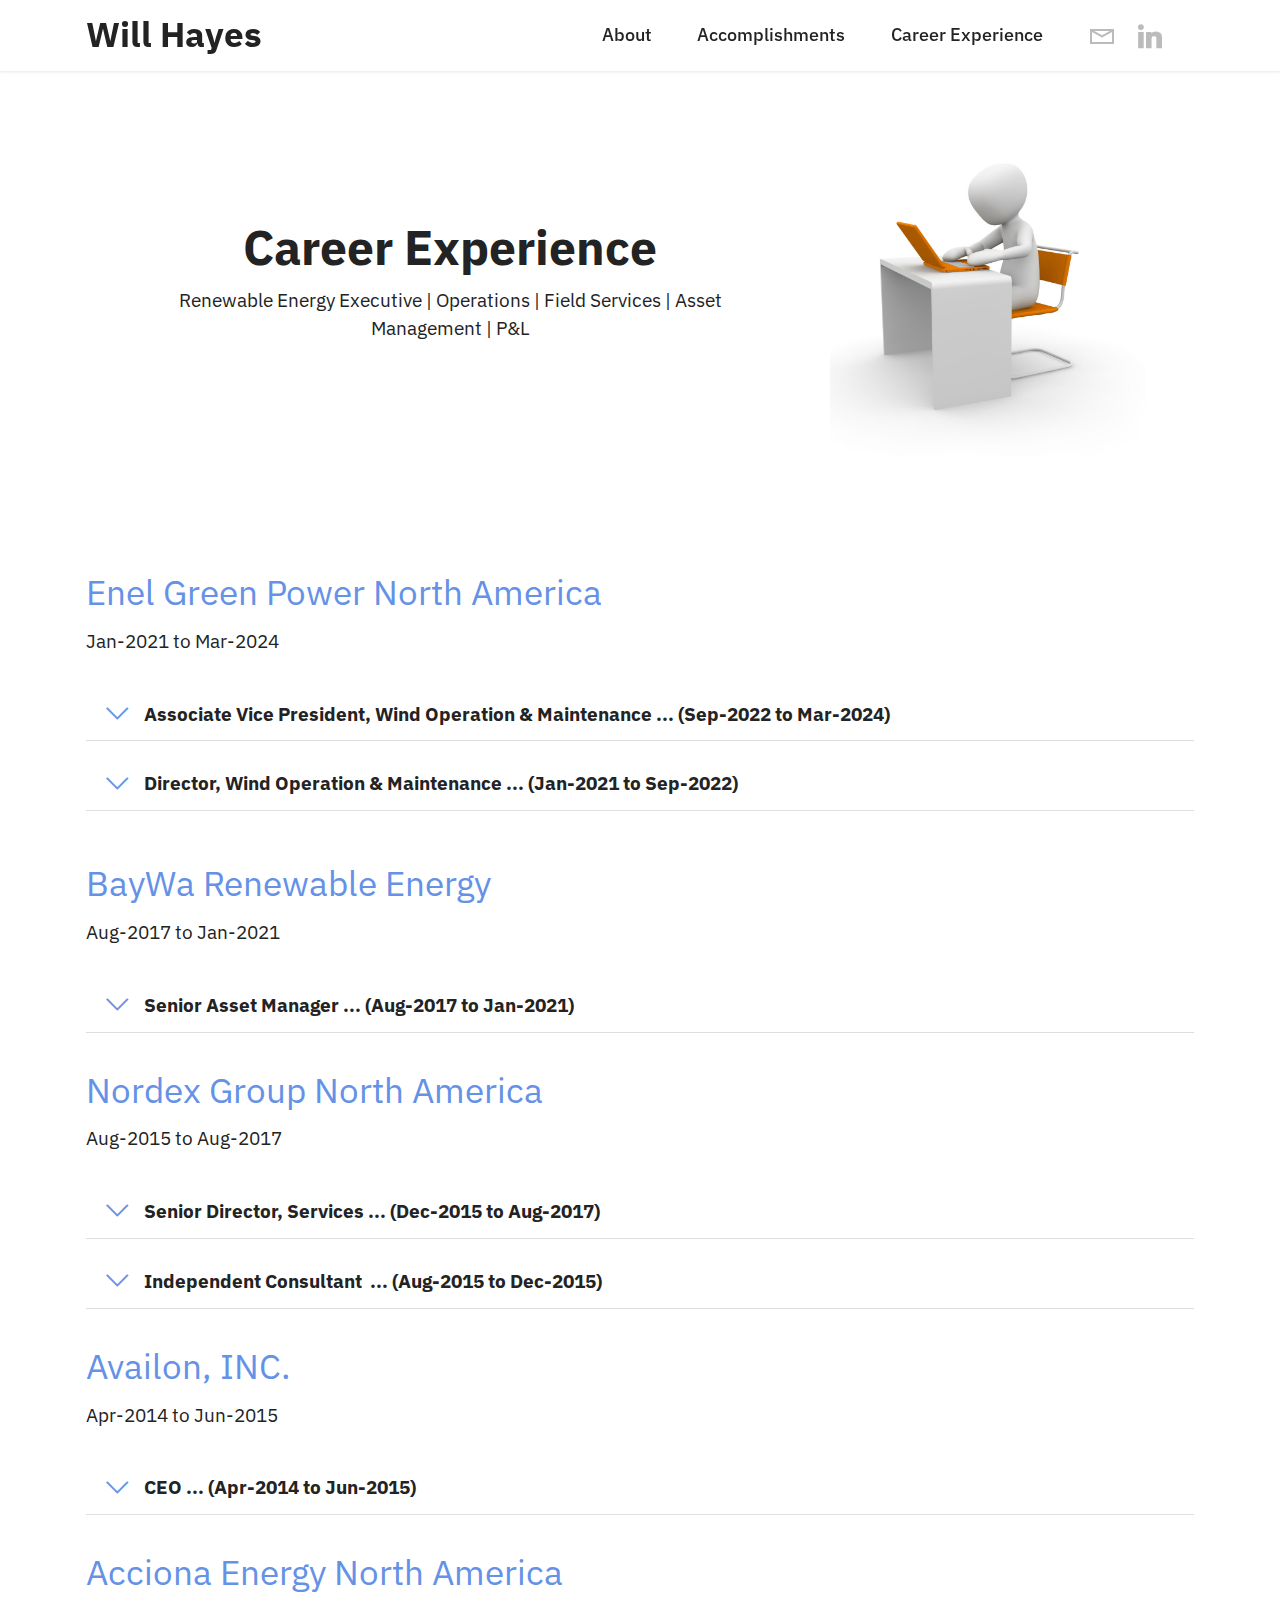
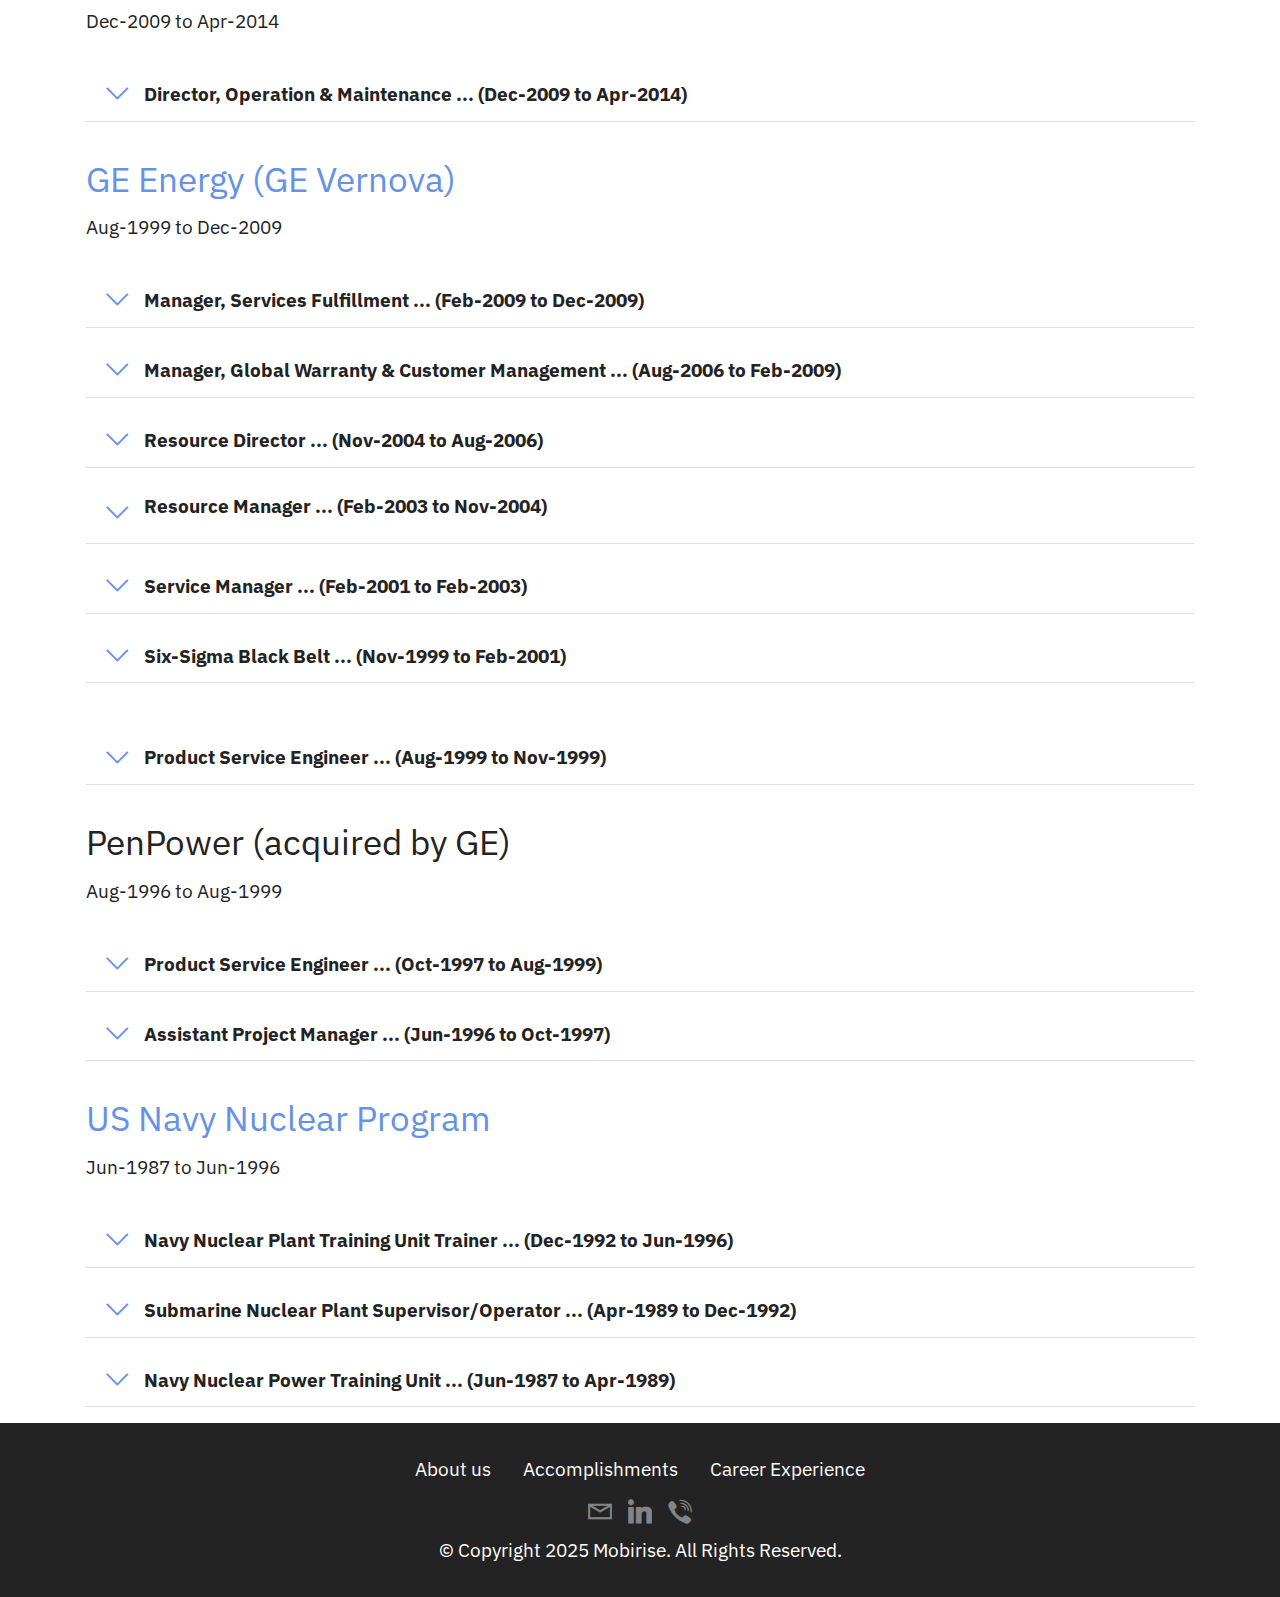
==== page1.html @ aad05f5e "Uploaded recent revisions" ====
<!DOCTYPE html>
<html  >
<head>
  <!-- Site made with Mobirise Website Builder v5.0.29, https://mobirise.com -->
  <meta charset="UTF-8">
  <meta http-equiv="X-UA-Compatible" content="IE=edge">
  <meta name="generator" content="Mobirise v5.0.29, mobirise.com">
  <meta name="viewport" content="width=device-width, initial-scale=1, minimum-scale=1">
  <link rel="shortcut icon" href="assets/images/logo.png" type="image/x-icon">
  <meta name="description" content="">
  
  
  <title>Experience</title>
  <link rel="stylesheet" href="assets/web/assets/mobirise-icons2/mobirise2.css">
  <link rel="stylesheet" href="assets/web/assets/mobirise-icons/mobirise-icons.css">
  <link rel="stylesheet" href="assets/tether/tether.min.css">
  <link rel="stylesheet" href="assets/bootstrap/css/bootstrap.min.css">
  <link rel="stylesheet" href="assets/bootstrap/css/bootstrap-grid.min.css">
  <link rel="stylesheet" href="assets/bootstrap/css/bootstrap-reboot.min.css">
  <link rel="stylesheet" href="assets/dropdown/css/style.css">
  <link rel="stylesheet" href="assets/socicon/css/styles.css">
  <link rel="stylesheet" href="assets/theme/css/style.css">
  <link rel="preload" as="style" href="assets/mobirise/css/mbr-additional.css"><link rel="stylesheet" href="assets/mobirise/css/mbr-additional.css" type="text/css">
  
  
  
  
</head>
<body>
  
  <section class="menu menu3 cid-uoL9nt1URe" once="menu" id="menu3-1g">
    
    <nav class="navbar navbar-dropdown navbar-fixed-top navbar-expand-lg">
        <div class="container">
            <div class="navbar-brand">
                
                <span class="navbar-caption-wrap"><a class="navbar-caption text-black text-primary display-5" href="index.html">Will Hayes</a></span>
            </div>
            <button class="navbar-toggler" type="button" data-toggle="collapse" data-target="#navbarSupportedContent" aria-controls="navbarNavAltMarkup" aria-expanded="false" aria-label="Toggle navigation">
                <div class="hamburger">
                    <span></span>
                    <span></span>
                    <span></span>
                    <span></span>
                </div>
            </button>
            <div class="collapse navbar-collapse" id="navbarSupportedContent">
                <ul class="navbar-nav nav-dropdown nav-right" data-app-modern-menu="true"><li class="nav-item"><a class="nav-link link text-black text-primary display-4" href="index.html">
                            About</a></li>
                    <li class="nav-item"><a class="nav-link link text-black text-primary display-4" href="page2.html">Accomplishments</a></li>
                    <li class="nav-item"><a class="nav-link link text-black text-primary display-4" href="page1.html">Career Experience</a>
                    </li></ul>
                <div class="icons-menu">
                    <a class="iconfont-wrapper" href="mailto:will.e.hayes@gmail.com">
                        <span class="p-2 mbr-iconfont mobi-mbri-letter mobi-mbri" style="color: rgb(187, 187, 187); fill: rgb(187, 187, 187);"></span>
                    </a>
                    <a class="iconfont-wrapper" href="https://www.linkedin.com/in/will-hayes-8326918/" target="_blank">
                        <span class="p-2 mbr-iconfont socicon-linkedin socicon"></span>
                    </a>
                    
                    
                </div>
                
            </div>
        </div>
    </nav>
</section>

<section class="engine"><a href="https://mobirise.info/g">build a site</a></section><section class="features15 cid-uoXUhtbkJl" id="features16-2c">

    

    
    <div class="container">
        <div class="content-wrapper">
            <div class="row align-items-center">
                <div class="col-12 col-lg">
                    <div class="text-wrapper">
                        <h6 class="card-title mbr-fonts-style display-2">
                            <strong>Career Experience</strong></h6>
                        <p class="mbr-text mbr-fonts-style mb-4 display-7">
                            Renewable Energy Executive | Operations | Field Services | Asset Management | P&amp;L</p>
                        
                    </div>
                </div>
                <div class="col-12 col-lg-4">
                    <div class="image-wrapper">
                        <img src="assets/images/mbr-1076x1076.jpg" alt="Mobirise">
                    </div>
                </div>
            </div>
        </div>
    </div>
</section>

<section class="content17 cid-uoLIncnhVR" id="content17-1u">

    

    

    <div class="container">
        <div class="row justify-content-center">
            <div class="col-12 col-md-12">
                <div class="mbr-section-head align-center">
                    <h3 class="mbr-section-title mb-0 mbr-fonts-style display-5">
                        <strong><a href="https://www.enelgreenpower.com/countries/north-america" class="text-primary" target="_blank">Enel Green Power North America</a></strong></h3>
                    <h4 class="mbr-section-subtitle mb-0 mt-2 mbr-fonts-style display-7">Jan-2021 to Mar-2024</h4>
                </div>
                <div id="bootstrap-toggle" class="toggle-panel accordionStyles tab-content mt-4">
                    <div class="card mb-3">
                        <div class="card-header" role="tab" id="headingOne">
                            <a role="button" class="collapsed panel-title text-black" data-toggle="collapse" data-core="" href="#collapse1_1" aria-expanded="false" aria-controls="collapse1">
                                <span class="sign mbr-iconfont mbri-arrow-down inactive"></span>
                                <h6 class="mbr-fonts-style display-7">
                                    Associate Vice President, Wind Operation &amp; Maintenance ... (Sep-2022 to Mar-2024)</h6>
                            </a>
                        </div>
                        <div id="collapse1_1" class="panel-collapse noScroll collapse" role="tabpanel" aria-labelledby="headingOne">
                            <div class="panel-body p-3">
                                <p class="mbr-fonts-style panel-text display-7">As Associate Vice President i was responsible for leading a 280-person cross function organization&nbsp;containing field operations, technical support, operational excellence, and site support departments and consisted of directors,  managers, and technicians to manage Enel's 7.5 GW wind fleet in the US and Canada and ensuring the safe, profitable production within regulatory guidelines. Across the 40 wind farms I was responsible to deliver $320M in energy sales revenue, $40M in field services revenue, and $250M in cost budget.&nbsp;<br><br>• Led&nbsp; the organization through a mindset change, re-organization, and a reduction in force with zero safety events resulting in an 11% reduction in cost.<br>• Spearheaded a change in insurance process improving visibility and tracking resulting in reduction in processing time from 12 months to 2 months and increase in $9M to the bottom line.<br> • Accelerated the roll-out of the global core operations &amp; maintenance system resulting in an improved adoption rate of the tool.<br>• Established technician career program allowing the technicans a clear progression roadmap to reduce attrition by staying competitive in the market.&nbsp;<br>• Boosted the safety culture by establishing hazard recognition targets resulting in an 85% increase in hazards reported and fixed.&nbsp;<br>• Coordinated with construction team for the safe and reliable handover of 5 wind farms (1.25 GWs)</p>
                            </div>
                        </div>
                    </div>
                    <div class="card mb-3">
                        <div class="card-header" role="tab" id="headingTwo">
                            <a role="button" class="collapsed panel-title text-black" data-toggle="collapse" data-core="" href="#collapse2_1" aria-expanded="false" aria-controls="collapse2">
                                <span class="sign mbr-iconfont mbri-arrow-down inactive"></span>
                                <h6 class="mbr-fonts-style display-7">Director, Wind Operation &amp; Maintenance ... (Jan-2021 to Sep-2022)</h6>
                            </a>

                        </div>
                        <div id="collapse2_1" class="panel-collapse noScroll collapse" role="tabpanel" aria-labelledby="headingTwo">
                            <div class="panel-body p-3">
                                <p class="mbr-fonts-style panel-text display-7">
                                    The Wind Operations &amp; Maintenance organization was responsible for the management of 6.3 GW of installed wind capacity in the US and Canada and ensuring the safe, profitable production within regulatory guidelines. As Director, I was responsible for leading a 80-person organization containing region managers, site managers, and technicians to manage Enel's 3.0 GW wind fleet in the US and Canada consisting of $200M energy sales revenue, $20M services revenue, and $122M cost budget across 17 wind farms.&nbsp;<br><br>•&nbsp;Implemented cost control initiatives and operating rhythms across the zone resulted in an cost 8% below budget.<br>• Negotiated end of warranty at 2 wind farms resulting in ~65% reduction in cost risk to the business. 
<br>• Enhanced the safety culture by establishing hazard recognition targets and lessons learned protocol resulting in an 25% increase in hazards reported and fixed. <br>• Implemented structured approach to fault reduction and return to service improving issue resolution.<br></p>
                            </div>
                        </div>
                    </div>
                    
                    
                    
                    
                </div>
            </div>
        </div>
    </div>
</section>

<section class="content17 cid-uoLOrW17Uy" id="content17-1w">

    

    

    <div class="container">
        <div class="row justify-content-center">
            <div class="col-12 col-md-12">
                <div class="mbr-section-head align-center">
                    <h3 class="mbr-section-title mb-0 mbr-fonts-style display-5"><a href="https://us.baywa-re.com/en/" class="text-primary" target="_blank">BayWa Renewable Energy</a></h3>
                    <h4 class="mbr-section-subtitle mb-0 mt-2 mbr-fonts-style display-7">Aug-2017 to Jan-2021</h4>
                </div>
                <div id="bootstrap-toggle" class="toggle-panel accordionStyles tab-content mt-4">
                    <div class="card mb-3">
                        <div class="card-header" role="tab" id="headingOne">
                            <a role="button" class="collapsed panel-title text-black" data-toggle="collapse" data-core="" href="#collapse1_3" aria-expanded="false" aria-controls="collapse1">
                                <span class="sign mbr-iconfont mbri-arrow-down inactive"></span>
                                <h6 class="mbr-fonts-style display-7">
                                    Senior Asset Manager ... (Aug-2017 to Jan-2021)</h6>
                            </a>
                        </div>
                        <div id="collapse1_3" class="panel-collapse noScroll collapse" role="tabpanel" aria-labelledby="headingOne">
                            <div class="panel-body p-3">
                                <p class="mbr-fonts-style panel-text display-7">As Senior Asset Manager, I was responsible for leading a 3-person organization containing asset managers to manage BayWa's 0.5 GW wind fleet ensuring safe, profitable operations within regulatory compliance.&nbsp;&nbsp;<br><br>•	Established and implemented policies and procedures to ensure consistency in service delivery, increasing Asset Management contract profitability by 6%.<br>•	Improved revenue collaborating with the QSE (Qualified Scheduling Entity) market strategy for optimizing hedge and merchant revenue in ERCOT region.
<br>• Spearheaded creation of regulatory compliance framework to support adherence to FERC/NERC standards.<br>•	Implemented a fleet monitoring and reporting protocol improving visibility and response to issues.&nbsp;<br>• Led the commissioning of a 250 MW wind farm in ERCOT, ensuring checklist part #1, part #2, and part #3 were completed with no impact to completion and closing schedule.&nbsp;<br>•	Coordinated with the qualified scheduling entity a change in ERCOT market strategy to optimizing revenue through participation in the day ahead market.&nbsp;<br></p>
                            </div>
                        </div>
                    </div>
                    
                    
                    
                    
                    
                </div>
            </div>
        </div>
    </div>
</section>

<section class="content17 cid-uoLPGGiw11" id="content17-1x">

    

    

    <div class="container">
        <div class="row justify-content-center">
            <div class="col-12 col-md-12">
                <div class="mbr-section-head align-center">
                    <h3 class="mbr-section-title mb-0 mbr-fonts-style display-5">
                        <strong><a href="https://www.nordex-online.com/en/north-america/" class="text-primary" target="_blank">Nordex Group North America</a></strong></h3>
                    <h4 class="mbr-section-subtitle mb-0 mt-2 mbr-fonts-style display-7">Aug-2015 to Aug-2017</h4>
                </div>
                <div id="bootstrap-toggle" class="toggle-panel accordionStyles tab-content mt-4">
                    <div class="card mb-3">
                        <div class="card-header" role="tab" id="headingOne">
                            <a role="button" class="collapsed panel-title text-black" data-toggle="collapse" data-core="" href="#collapse1_4" aria-expanded="false" aria-controls="collapse1">
                                <span class="sign mbr-iconfont mbri-arrow-down inactive"></span>
                                <h6 class="mbr-fonts-style display-7">
                                    Senior Director, Services ... (Dec-2015 to Aug-2017)</h6>
                            </a>
                        </div>
                        <div id="collapse1_4" class="panel-collapse noScroll collapse" role="tabpanel" aria-labelledby="headingOne">
                            <div class="panel-body p-3">
                                <p class="mbr-fonts-style panel-text display-7">As Senior Director, I was responsible for merging two service organizations, leading a 120-person&nbsp; cross functional service organization containing region operations team, warehouse and logistics team, technical support team, customer account manager, and commercial sales manager. The organization was responsible for providing the warranty and long term service agreement fullfillment of the installed wind turbine fleet which consist of 1.8 GW under contract and 0.7 GW transactional fleet. Responsibilities included delivering revenue target of $28M&nbsp; and cost target of $24M.&nbsp;<br><br>•	Implemented fleet monitoring scorecard, increasing visibility to Availability, Reliability, and Return to Service.&nbsp;<br>•	Elevated contractual availability by 3.7% by enhancing fleet reliability, achieved through 69.7% reduction in faults.
<br>•	Integrated AWP and Nordex services after acquisition of AWP by Nordex.
Restructured organization reducing direct staff by 50% for further efficiencies.&nbsp;<br>• Implemented action plan improving customer responsiveness to technical and commercial issues resulting in an increased customer satisfaction.<br></p>
                            </div>
                        </div>
                    </div>
                    <div class="card mb-3">
                        <div class="card-header" role="tab" id="headingTwo">
                            <a role="button" class="collapsed panel-title text-black" data-toggle="collapse" data-core="" href="#collapse2_4" aria-expanded="false" aria-controls="collapse2">
                                <span class="sign mbr-iconfont mbri-arrow-down inactive"></span>
                                <h6 class="mbr-fonts-style display-7">Independent Consultant&nbsp; ... (Aug-2015 to Dec-2015)</h6>
                            </a>

                        </div>
                        <div id="collapse2_4" class="panel-collapse noScroll collapse" role="tabpanel" aria-labelledby="headingTwo">
                            <div class="panel-body p-3">
                                <p class="mbr-fonts-style panel-text display-7">
                                    Recruited by CEO of Acciona Wind Power to perform an assessment of the Post Sales Service business’s culture, strategy, and operations. Responsibilities included client negotiation, assessment of the business’s mission, vision, strategy and operations to establish a strategic plan for the organization to deliver their business objectives. This included a thorough review of objectives, organization, process, procedures, and operating rhythm.<br><br>•	Establish action plan to improving culture (sense of urgency, accountability, and ownership), optimize operations (operating rigor, sense of urgency, improved communications), and document their key processes.<br></p>
                            </div>
                        </div>
                    </div>
                    
                    
                    
                    
                </div>
            </div>
        </div>
    </div>
</section>

<section class="content17 cid-uoLPIUvIRG" id="content17-1y">

    

    

    <div class="container">
        <div class="row justify-content-center">
            <div class="col-12 col-md-12">
                <div class="mbr-section-head align-center">
                    <h3 class="mbr-section-title mb-0 mbr-fonts-style display-5">
                        <strong><a href="https://www.windpowerengineering.com/vestas-to-acquire-germany-based-independent-service-provider-availon/" class="text-primary" target="_blank">Availon, INC.</a></strong></h3>
                    <h4 class="mbr-section-subtitle mb-0 mt-2 mbr-fonts-style display-7">Apr-2014 to Jun-2015</h4>
                </div>
                <div id="bootstrap-toggle" class="toggle-panel accordionStyles tab-content mt-4">
                    <div class="card mb-3">
                        <div class="card-header" role="tab" id="headingOne">
                            <a role="button" class="collapsed panel-title text-black" data-toggle="collapse" data-core="" href="#collapse1_5" aria-expanded="false" aria-controls="collapse1">
                                <span class="sign mbr-iconfont mbri-arrow-down inactive"></span>
                                <h6 class="mbr-fonts-style display-7">
                                    CEO ... (Apr-2014 to Jun-2015)</h6>
                            </a>
                        </div>
                        <div id="collapse1_5" class="panel-collapse noScroll collapse" role="tabpanel" aria-labelledby="headingOne">
                            <div class="panel-body p-3">
                                <p class="mbr-fonts-style panel-text display-7">Responsibilities included establishing strategic plan for the organization, P&amp;L management. leading the organization (Sales, Operations, Engineering, Safety, Supply Chain, HR and Finance) which consisted of 5 direct reports and ~80 total employees, to deliver the Safety, Profitability, and Customer Satisfaction goals of the business. 
<br>
<br>•	Established Sales team structure and incentive compensation plan to improve customer responsiveness improving the sales pipeline from 200 WTGs to 1,700 WTGs under proposal.&nbsp;<br>•	Improved 2014 Revenue by 18% by focusing Sales efforts on work with existing core competencies. 
<br>•	Restructured Engineering task to improve site support and reduce New Product/Service cycle time by 78%. 
<br>•	Improved cash flow reducing dependency on HQ from $150k/month to $50k/month by improving visibility across the organization and implementing approval processes..&nbsp;<br></p>
                            </div>
                        </div>
                    </div>
                    
                    
                    
                    
                    
                </div>
            </div>
        </div>
    </div>
</section>

<section class="content17 cid-uoLPJBeLS0" id="content17-1z">

    

    

    <div class="container">
        <div class="row justify-content-center">
            <div class="col-12 col-md-12">
                <div class="mbr-section-head align-center">
                    <h3 class="mbr-section-title mb-0 mbr-fonts-style display-5"><a href="https://www.acciona.us/?_adin=132415900" class="text-primary" target="_blank">Acciona Energy North America</a></h3>
                    <h4 class="mbr-section-subtitle mb-0 mt-2 mbr-fonts-style display-7">Dec-2009 to Apr-2014</h4>
                </div>
                <div id="bootstrap-toggle" class="toggle-panel accordionStyles tab-content mt-4">
                    <div class="card mb-3">
                        <div class="card-header" role="tab" id="headingOne">
                            <a role="button" class="collapsed panel-title text-black" data-toggle="collapse" data-core="" href="#collapse1_6" aria-expanded="false" aria-controls="collapse1">
                                <span class="sign mbr-iconfont mbri-arrow-down inactive"></span>
                                <h6 class="mbr-fonts-style display-7">
                                    Director, Operation &amp; Maintenance ... (Dec-2009 to Apr-2014)</h6>
                            </a>
                        </div>
                        <div id="collapse1_6" class="panel-collapse noScroll collapse" role="tabpanel" aria-labelledby="headingOne">
                            <div class="panel-body p-3">
                                <p class="mbr-fonts-style panel-text display-7">The&nbsp; Operations &amp; Maintenance organization was responsible for the management of 0.73 GW of installed wind capacity in the US and Canada and ensuring the safe, profitable production within regulatory guidelines. As Director, I was responsible for leading a 40-person organization containing operations manager, technical support, operational excellence, site managers, and technicians to manage the fleet in the US and Canada consisting of $100M energy sales revenue, $15M services revenue, and $49M cost budget across 9 wind farms.&nbsp;<br><br>•	Empowered organization by improving visibility through monthly financial reviews, resulting in total cash flow reduction of 15% relative to budget. <br>•	Established daily, weekly and monthly operating rhythm and communications resulting in an increase in availability, reduction in return to service, and improved fleet performance.
<br>•	Established a technician development structure with levels of competency aligned to compensation, improving tech retention.<br></p>
                            </div>
                        </div>
                    </div>
                    
                    
                    
                    
                    
                </div>
            </div>
        </div>
    </div>
</section>

<section class="content17 cid-uoLTu8gAJ8" id="content17-20">

    

    

    <div class="container">
        <div class="row justify-content-center">
            <div class="col-12 col-md-12">
                <div class="mbr-section-head align-center">
                    <h3 class="mbr-section-title mb-0 mbr-fonts-style display-5"><a href="https://www.gevernova.com/" class="text-primary" target="_blank">GE Energy (GE Vernova)</a></h3>
                    <h4 class="mbr-section-subtitle mb-0 mt-2 mbr-fonts-style display-7">Aug-1999 to Dec-2009</h4>
                </div>
                <div id="bootstrap-toggle" class="toggle-panel accordionStyles tab-content mt-4">
                    <div class="card mb-3">
                        <div class="card-header" role="tab" id="headingOne">
                            <a role="button" class="collapsed panel-title text-black" data-toggle="collapse" data-core="" href="#collapse1_7" aria-expanded="false" aria-controls="collapse1">
                                <span class="sign mbr-iconfont mbri-arrow-down inactive"></span>
                                <h6 class="mbr-fonts-style display-7">
                                    Manager, Services Fulfillment ... (Feb-2009 to Dec-2009)</h6>
                            </a>
                        </div>
                        <div id="collapse1_7" class="panel-collapse noScroll collapse" role="tabpanel" aria-labelledby="headingOne">
                            <div class="panel-body p-3">
                                <p class="mbr-fonts-style panel-text display-7">As Manager, Service Fulfillment, I was responsible for evaluating GE Wind Services business and establishing a strategy for profitability, establishing commercial strategies relative to service offerings, develops and manages strategically important third-party relationships. This included review of current competencies, establishing plan to fill gaps, and structure of business.<br><br>•	Established Service Strategy for new country entry into Brazil.<br>•	Established process for commercialization of new offerings and worked closely with commercial team to determine how offering would be fulfilled.&nbsp;<br></p>
                            </div>
                        </div>
                    </div>
                    <div class="card mb-3">
                        <div class="card-header" role="tab" id="headingTwo">
                            <a role="button" class="collapsed panel-title text-black" data-toggle="collapse" data-core="" href="#collapse2_7" aria-expanded="false" aria-controls="collapse2">
                                <span class="sign mbr-iconfont mbri-arrow-down inactive"></span>
                                <h6 class="mbr-fonts-style display-7">Manager, Global Warranty &amp; Customer Management ... (Aug-2006 to Feb-2009)</h6>
                            </a>

                        </div>
                        <div id="collapse2_7" class="panel-collapse noScroll collapse" role="tabpanel" aria-labelledby="headingTwo">
                            <div class="panel-body p-3">
                                <p class="mbr-fonts-style panel-text display-7">As the Manager, Global Warranty and Customer Manager, I was responsible for day-to-day operations and management of three global GE Wind Product Warranty teams located in the US, Germany, Spain, and Asia. This included Warranty Management team of 9 people responsible for timely review and disposition of all claims related to product quality and Customer Manager team of 12 senior people responsible for customer claim and issue resolution and the Contract Management team consisting of 3 people that provide detailed reviews and contract analysis. Also, responsible for escalation of issues, communicating risk to the business, and customer interactions, responsiveness, and negotiations of large claims.<br><br>•	Reduced overall product quality cost by 10% by establishing process around evaluation and approval related to contractual obligations and feedback mechanisms into engineering for early notification
<br>• Increased customer responsiveness by establishing a team and processes focused on customer issue resolution reducing cycle time by 75%.<br>•	Acting Manager, Product Service and Warranty, I established strategy for Global Product Service group receiving an award for establishment of the strategy for the Product Service group, which included increasing the headcount by 100% to account for growth. I received an award for establishment of that organization&nbsp;<br> </p>
                            </div>
                        </div>
                    </div>
                    <div class="card mb-3">
                        <div class="card-header" role="tab" id="headingThree">
                            <a role="button" class="collapsed panel-title text-black" data-toggle="collapse" data-core="" href="#collapse3_7" aria-expanded="false" aria-controls="collapse3">
                                <span class="sign mbr-iconfont mbri-arrow-down inactive"></span>
                                <h6 class="mbr-fonts-style display-7">Resource Director ... (Nov-2004 to Aug-2006)</h6>
                            </a>
                        </div>
                        <div id="collapse3_7" class="panel-collapse noScroll collapse" role="tabpanel" aria-labelledby="headingThree">
                            <div class="panel-body p-3">
                                <p class="mbr-fonts-style panel-text display-7">As Resource Director for the Industrial Installation and Field Services organization, I was responsible for the management and day-to-day operations of 12 senior field engineers, Time and Material job quoting, negotiating and P&amp;L; maximizing assigned time; 24x7 customer support; solving receivable issues; cost control; and communicating key business metrics.<br><br>•	Increased field engineer billable time 6% increasing revenue $17K per field engineer per year.
<br>•	Integrated two organizations simplifying workflow and decrease head count needs resulting in an annual $150K savings to the business.
<br>•	Continually chosen to lead cross functional teams during complex business changes&nbsp;<br></p>
                            </div>
                        </div>
                    </div>
                    <div class="card mb-3">
                        <div class="card-header" role="tab" id="headingThree">
                            <a role="button" class="collapsed panel-title text-black" data-toggle="collapse" data-core="" href="#collapse4_7" aria-expanded="false" aria-controls="collapse4">
                                <span class="sign mbr-iconfont mbri-arrow-down inactive"></span>
                                <h6 class="mbr-fonts-style display-7"><p><strong>Resource Manager ... (Feb-2003 to Nov-2004)</strong></p></h6>
                            </a>
                        </div>
                        <div id="collapse4_7" class="panel-collapse noScroll collapse" role="tabpanel" aria-labelledby="headingThree">
                            <div class="panel-body p-3">
                                <p class="mbr-fonts-style panel-text display-7">As Resource Manager for GE Industrial Services, I was responsible for the day-to-day operations of three districts (11 states), Time and Material job quoting, negotiating and ensure P&amp;L delivered the contribution margin; maximizing assigned time of 60 field engineers; staffing all jobs in the districts; 24x7 customer support; solving receivable issues; cost control; and communicating with key business metrics.<br><br>•	Decreased financial system rollout impact by leading department wide team in process development and training.&nbsp;&nbsp;<br>•	Decreased billing issues, rework, and increased revenue during financial system roll-out.&nbsp;<br>•	Trained 13 operations personnel and 120 field engineers, on new financial system, remotely reducing training cost by $40K.&nbsp;<br></p>
                            </div>
                        </div>
                    </div>
                    <div class="card mb-3">
                        <div class="card-header" role="tab" id="headingThree">
                            <a role="button" class="collapsed panel-title text-black" data-toggle="collapse" data-core="" href="#collapse5_7" aria-expanded="false" aria-controls="collapse5">
                                <span class="mbr-iconfont mobi-mbri-arrow-down mobi-mbri inactive"></span>
                                <h6 class="mbr-fonts-style display-7">Service Manager ... (Feb-2001 to Feb-2003)</h6>
                            </a>
                        </div>
                        <div id="collapse5_7" class="panel-collapse noScroll collapse" role="tabpanel" aria-labelledby="headingThree">
                            <div class="panel-body p-3">
                                <p class="mbr-fonts-style panel-text display-7">GE Digital Energy established a high quality and reliable, modular, power backup systems for data centers. As Service Manager, I was responsible for the establishment of a service business responsible for the installation, commissioning, and operations of&nbsp; the backup systems.&nbsp;<br><br>•	Installed and Commissioned the first of a new product 18% below budget and 2 weeks early in a 3 month program.<br>•	Initiated product fulfillment metrics and process changes which decreased delivery issues by 10% in 6 months 
<br>•	Standardized installation and commissioning processes decreasing installation time and commissioning issues.&nbsp;<br>• Created the service's processes and metrics to support the organizations objectives. 
<br>• Performed additional business roles such as quoting, engineering, marketing, and after market customer support.&nbsp;&nbsp;<br></p>
                            </div>
                        </div>
                    </div>
                    <div class="card mb-3">
                        <div class="card-header" role="tab" id="headingThree">
                            <a role="button" class="collapsed panel-title text-black" data-toggle="collapse" data-core="" href="#collapse6_7" aria-expanded="false" aria-controls="collapse6">
                                <span class="mbr-iconfont mobi-mbri-arrow-down mobi-mbri inactive"></span>
                                <h6 class="mbr-fonts-style display-7">Six-Sigma Black Belt ... (Nov-1999 to Feb-2001)</h6>
                            </a>
                        </div>
                        <div id="collapse6_7" class="panel-collapse noScroll collapse" role="tabpanel" aria-labelledby="headingThree">
                            <div class="panel-body p-3">
                                <p class="mbr-fonts-style panel-text display-7">As Six-Sigma Black Belt for GE Power Systems, I was responsible for the management of Six Sigma Quality program. This included setting project goals, business metrics, and training; monitoring customer responsiveness metrics; and making recommendations for process/metric changes.
<br>
<br>•	Certified Black Belt<br>•	Mentored closure of 140 six-sigma projects resulting in $3.0M savings during one-year period
<br>•	Trained 68 in GE's Six Sigma methodology (DMAIC and DFSS) achieving 100% six-sigma training status
<br>•	D11 Program manager responsible for managing the program and customer communications&nbsp;<br></p>
                            </div>
                        </div>
                    </div>
                </div>
            </div>
        </div>
    </div>
</section>

<section class="content17 cid-uoLXqWu7Xu" id="content17-21">

    

    

    <div class="container">
        <div class="row justify-content-center">
            <div class="col-12 col-md-12">
                <div class="mbr-section-head align-center">
                    
                    
                </div>
                <div id="bootstrap-toggle" class="toggle-panel accordionStyles tab-content mt-4">
                    <div class="card mb-3">
                        <div class="card-header" role="tab" id="headingOne">
                            <a role="button" class="collapsed panel-title text-black" data-toggle="collapse" data-core="" href="#collapse1_8" aria-expanded="false" aria-controls="collapse1">
                                <span class="sign mbr-iconfont mbri-arrow-down inactive"></span>
                                <h6 class="mbr-fonts-style display-7">
                                    Product Service Engineer ... (Aug-1999 to Nov-1999)</h6>
                            </a>
                        </div>
                        <div id="collapse1_8" class="panel-collapse noScroll collapse" role="tabpanel" aria-labelledby="headingOne">
                            <div class="panel-body p-3">
                                <p class="mbr-fonts-style panel-text display-7">As the Product Service Engineer for GE Power Systems, I was responsible for supporting the customers by leading technical teams during root cause analysis, communication to the customer, and roll-out of the solutions for conventional power generating plants. This included providing technical consulting to the customers; managing technical programs; and establishing top issues processes.<br><br>•	Developed root cause analysis process increasing consistency and decreasing reaction time.<br></p>
                            </div>
                        </div>
                    </div>
                    
                    
                    
                    
                    
                </div>
            </div>
        </div>
    </div>
</section>

<section class="content17 cid-uoLYmel9vS" id="content17-22">

    

    

    <div class="container">
        <div class="row justify-content-center">
            <div class="col-12 col-md-12">
                <div class="mbr-section-head align-center">
                    <h3 class="mbr-section-title mb-0 mbr-fonts-style display-5">PenPower (acquired by GE)</h3>
                    <h4 class="mbr-section-subtitle mb-0 mt-2 mbr-fonts-style display-7">Aug-1996 to Aug-1999</h4>
                </div>
                <div id="bootstrap-toggle" class="toggle-panel accordionStyles tab-content mt-4">
                    <div class="card mb-3">
                        <div class="card-header" role="tab" id="headingOne">
                            <a role="button" class="collapsed panel-title text-black" data-toggle="collapse" data-core="" href="#collapse1_9" aria-expanded="false" aria-controls="collapse1">
                                <span class="sign mbr-iconfont mbri-arrow-down inactive"></span>
                                <h6 class="mbr-fonts-style display-7">
                                    Product Service Engineer ... (Oct-1997 to Aug-1999)</h6>
                            </a>
                        </div>
                        <div id="collapse1_9" class="panel-collapse noScroll collapse" role="tabpanel" aria-labelledby="headingOne">
                            <div class="panel-body p-3">
                                <p class="mbr-fonts-style panel-text display-7">
                                    Contract employee to GE Energy supporting the product services team, responsible for leading technical teams during root cause analysis for power generating plants; providing technical consulting to power generating customers; managing technical programs; and establishing top issues processes. Managed a $21M warranty budget.<br><br>•	Coordinated cross-functional engineering team increasing operational reliability by decreasing plant trips 86%.<br>• Executed a fleet wide control upgrade program on time and under budget, including communicating the issue, cause, and solution to the customers and handling any of their concerns.&nbsp;<br><br></p>
                            </div>
                        </div>
                    </div>
                    <div class="card mb-3">
                        <div class="card-header" role="tab" id="headingTwo">
                            <a role="button" class="collapsed panel-title text-black" data-toggle="collapse" data-core="" href="#collapse2_9" aria-expanded="false" aria-controls="collapse2">
                                <span class="sign mbr-iconfont mbri-arrow-down inactive"></span>
                                <h6 class="mbr-fonts-style display-7">Assistant Project Manager ... (Jun-1996 to Oct-1997)</h6>
                            </a>

                        </div>
                        <div id="collapse2_9" class="panel-collapse noScroll collapse" role="tabpanel" aria-labelledby="headingTwo">
                            <div class="panel-body p-3">
                                <p class="mbr-fonts-style panel-text display-7">
                                    Contract employee to GE Energy supporting the construction and project management team, responsible for the commercial support of a large combined cycle power plant.<br><br>• Created a fault operation data base to be used by the power plant operator.<br></p>
                            </div>
                        </div>
                    </div>
                    
                    
                    
                    
                </div>
            </div>
        </div>
    </div>
</section>

<section class="content17 cid-uoLYmytuLy" id="content17-23">

    

    

    <div class="container">
        <div class="row justify-content-center">
            <div class="col-12 col-md-12">
                <div class="mbr-section-head align-center">
                    <h3 class="mbr-section-title mb-0 mbr-fonts-style display-5"><a href="https://www.navy.com/" class="text-primary" target="_blank">US Navy Nuclear Program</a></h3>
                    <h4 class="mbr-section-subtitle mb-0 mt-2 mbr-fonts-style display-7">Jun-1987 to Jun-1996</h4>
                </div>
                <div id="bootstrap-toggle" class="toggle-panel accordionStyles tab-content mt-4">
                    <div class="card mb-3">
                        <div class="card-header" role="tab" id="headingOne">
                            <a role="button" class="collapsed panel-title text-black" data-toggle="collapse" data-core="" href="#collapse1_10" aria-expanded="false" aria-controls="collapse1">
                                <span class="sign mbr-iconfont mbri-arrow-down inactive"></span>
                                <h6 class="mbr-fonts-style display-7">Navy Nuclear Plant Training Unit Trainer ... (Dec-1992 to Jun-1996)</h6>
                            </a>
                        </div>
                        <div id="collapse1_10" class="panel-collapse noScroll collapse" role="tabpanel" aria-labelledby="headingOne">
                            <div class="panel-body p-3">
                                <p class="mbr-fonts-style panel-text display-7">
                                    Responsible for supervising plant operations team ensuring that the plant operated in accordance with strict standards; training 150 staff operators in operations and maintenance; training student officers to lead the plant operating personnel.<br><br>• First enlisted qualified as engineering officer of the watch coming out of a refuling overhaul, role usually reserved for officers. <br>• Selected by staff training group as the only enlisted engineering officer of the watch to lead the operations team in an operational reactor safe guards exam.<br> •	Received Letter of Commendation, and the Navy Achievement Medal.
<br>•	Top staff electrical training instructor at Nuclear Power Training facility&nbsp;<br></p>
                            </div>
                        </div>
                    </div>
                    <div class="card mb-3">
                        <div class="card-header" role="tab" id="headingTwo">
                            <a role="button" class="collapsed panel-title text-black" data-toggle="collapse" data-core="" href="#collapse2_10" aria-expanded="false" aria-controls="collapse2">
                                <span class="sign mbr-iconfont mbri-arrow-down inactive"></span>
                                <h6 class="mbr-fonts-style display-7">Submarine Nuclear Plant Supervisor/Operator ... (Apr-1989 to Dec-1992)</h6>
                            </a>

                        </div>
                        <div id="collapse2_10" class="panel-collapse noScroll collapse" role="tabpanel" aria-labelledby="headingTwo">
                            <div class="panel-body p-3">
                                <p class="mbr-fonts-style panel-text display-7">Assigned to a Los Angeles class submarine out of Pearl Harbor, HI. As a&nbsp;Nuclear Electrician’s Mate, I was responsible for the operation and maintenance of the ship's electrical power generation systems, lighting systems, electrical equipment and electrical appliances. <br><br>•	Qualified engineering watch supervisor and engineering duty petty officer in short period following overhaul.<br>• Executed a full battery system change out on-schedule and under budget with no safety events.<br>•	Received Letter of Commendation, and two Letters of Appreciation.&nbsp;<br></p>
                            </div>
                        </div>
                    </div>
                    <div class="card mb-3">
                        <div class="card-header" role="tab" id="headingThree">
                            <a role="button" class="collapsed panel-title text-black" data-toggle="collapse" data-core="" href="#collapse3_10" aria-expanded="false" aria-controls="collapse3">
                                <span class="sign mbr-iconfont mbri-arrow-down inactive"></span>
                                <h6 class="mbr-fonts-style display-7">Navy Nuclear Power Training Unit ... (Jun-1987 to Apr-1989)</h6>
                            </a>
                        </div>
                        <div id="collapse3_10" class="panel-collapse noScroll collapse" role="tabpanel" aria-labelledby="headingThree">
                            <div class="panel-body p-3">
                                <p class="mbr-fonts-style panel-text display-7">Graduated Navy Nuclear Power training program.<br><br>• Navy Electricians Mate "A" school in Orlando, FL<br>• Navy Nuclear Power Trainining school in Orlando, FL<br>• Navy Prototype Training Unit in Idaho Falls, ID<br><br></p>
                            </div>
                        </div>
                    </div>
                    
                    
                    
                </div>
            </div>
        </div>
    </div>
</section>

<section class="footer3 cid-uoLpqIvoYu" once="footers" id="footer3-1o">

    

    

    <div class="container">
        <div class="media-container-row align-center mbr-white">
            <div class="row row-links">
                <ul class="foot-menu">
                    
                    
                    
                    
                    
                <li class="foot-menu-item mbr-fonts-style display-7">
                        <a class="text-white text-primary" href="index.html" target="_blank">About us</a>
                    </li><li class="foot-menu-item mbr-fonts-style display-7">
                        <a class="text-white text-primary" href="page2.html" target="_blank">A</a>ccomplishments
                    </li><li class="foot-menu-item mbr-fonts-style display-7">
                        <a class="text-white text-primary" href="#" target="_blank">Career Experience</a></li></ul>
            </div>
            <div class="row social-row">
                <div class="social-list align-right pb-2">
                    
                    
                    
                    
                    
                    
                <div class="soc-item">
                        <a href="mailto:will.e.hayes@gmail.com">
                            <span class="mbr-iconfont mbr-iconfont-social mobi-mbri-letter mobi-mbri" style="color: rgb(228, 228, 228); fill: rgb(228, 228, 228);"></span>
                        </a>
                    </div><div class="soc-item">
                        <a href="https://www.linkedin.com/in/will-hayes-8326918/" target="_blank">
                            <span class="mbr-iconfont mbr-iconfont-social socicon-linkedin socicon" style="color: rgb(228, 228, 228); fill: rgb(228, 228, 228);"></span>
                        </a>
                    </div><div class="soc-item">
                        <a href="tel:+1 (770) 312-9494">
                            <span class="mbr-iconfont mbr-iconfont-social socicon-viber socicon" style="color: rgb(228, 228, 228); fill: rgb(228, 228, 228);"></span>
                        </a>
                    </div></div>
            </div>
            <div class="row row-copirayt">
                <p class="mbr-text mb-0 mbr-fonts-style mbr-white align-center display-7">
                    © Copyright 2025 Mobirise. All Rights Reserved.
                </p>
            </div>
        </div>
    </div>
</section>


  <script src="assets/web/assets/jquery/jquery.min.js"></script>
  <script src="assets/popper/popper.min.js"></script>
  <script src="assets/tether/tether.min.js"></script>
  <script src="assets/bootstrap/js/bootstrap.min.js"></script>
  <script src="assets/smoothscroll/smooth-scroll.js"></script>
  <script src="assets/mbr-switch-arrow/mbr-switch-arrow.js"></script>
  <script src="assets/dropdown/js/nav-dropdown.js"></script>
  <script src="assets/dropdown/js/navbar-dropdown.js"></script>
  <script src="assets/touchswipe/jquery.touch-swipe.min.js"></script>
  <script src="assets/theme/js/script.js"></script>
  
  
  
</body>
</html>
---- assets/web/assets/mobirise-icons2/mobirise2.css ----
@font-face {
  font-family: 'Moririse2';
  font-display: swap;
  src:  url('mobirise2.eot?f2bix4');
  src:  url('mobirise2.eot?f2bix4#iefix') format('embedded-opentype'),
    url('mobirise2.ttf?f2bix4') format('truetype'),
    url('mobirise2.woff?f2bix4') format('woff'),
    url('mobirise2.svg?f2bix4#mobirise2') format('svg');
  font-weight: normal;
  font-style: normal;
}

[class^="mobi-"], [class*=" mobi-"] {
  /* use !important to prevent issues with browser extensions that change fonts */
  font-family: 'Moririse2' !important;
  speak: none;
  font-style: normal;
  font-weight: normal;
  font-variant: normal;
  text-transform: none;
  line-height: 1;

  /* Better Font Rendering =========== */
  -webkit-font-smoothing: antialiased;
  -moz-osx-font-smoothing: grayscale;
}

.mobi-mbri-add-submenu:before {
  content: "\e900";
}
.mobi-mbri-alert:before {
  content: "\e901";
}
.mobi-mbri-align-center:before {
  content: "\e902";
}
.mobi-mbri-align-justify:before {
  content: "\e903";
}
.mobi-mbri-align-left:before {
  content: "\e904";
}
.mobi-mbri-align-right:before {
  content: "\e905";
}
.mobi-mbri-android:before {
  content: "\e906";
}
.mobi-mbri-apple:before {
  content: "\e907";
}
.mobi-mbri-arrow-down:before {
  content: "\e908";
}
.mobi-mbri-arrow-next:before {
  content: "\e909";
}
.mobi-mbri-arrow-prev:before {
  content: "\e90a";
}
.mobi-mbri-arrow-up:before {
  content: "\e90b";
}
.mobi-mbri-bold:before {
  content: "\e90c";
}
.mobi-mbri-bookmark:before {
  content: "\e90d";
}
.mobi-mbri-bootstrap:before {
  content: "\e90e";
}
.mobi-mbri-briefcase:before {
  content: "\e90f";
}
.mobi-mbri-browse:before {
  content: "\e910";
}
.mobi-mbri-bulleted-list:before {
  content: "\e911";
}
.mobi-mbri-calendar:before {
  content: "\e912";
}
.mobi-mbri-camera:before {
  content: "\e913";
}
.mobi-mbri-cart-add:before {
  content: "\e914";
}
.mobi-mbri-cart-full:before {
  content: "\e915";
}
.mobi-mbri-cash:before {
  content: "\e916";
}
.mobi-mbri-change-style:before {
  content: "\e917";
}
.mobi-mbri-chat:before {
  content: "\e918";
}
.mobi-mbri-clock:before {
  content: "\e919";
}
.mobi-mbri-close:before {
  content: "\e91a";
}
.mobi-mbri-cloud:before {
  content: "\e91b";
}
.mobi-mbri-code:before {
  content: "\e91c";
}
.mobi-mbri-contact-form:before {
  content: "\e91d";
}
.mobi-mbri-credit-card:before {
  content: "\e91e";
}
.mobi-mbri-cursor-click:before {
  content: "\e91f";
}
.mobi-mbri-cust-feedback:before {
  content: "\e920";
}
.mobi-mbri-database:before {
  content: "\e921";
}
.mobi-mbri-delivery:before {
  content: "\e922";
}
.mobi-mbri-desktop:before {
  content: "\e923";
}
.mobi-mbri-devices:before {
  content: "\e924";
}
.mobi-mbri-down:before {
  content: "\e925";
}
.mobi-mbri-download-2:before {
  content: "\e926";
}
.mobi-mbri-download:before {
  content: "\e927";
}
.mobi-mbri-drag-n-drop-2:before {
  content: "\e928";
}
.mobi-mbri-drag-n-drop:before {
  content: "\e929";
}
.mobi-mbri-edit-2:before {
  content: "\e92a";
}
.mobi-mbri-edit:before {
  content: "\e92b";
}
.mobi-mbri-error:before {
  content: "\e92c";
}
.mobi-mbri-extension:before {
  content: "\e92d";
}
.mobi-mbri-features:before {
  content: "\e92e";
}
.mobi-mbri-file:before {
  content: "\e92f";
}
.mobi-mbri-flag:before {
  content: "\e930";
}
.mobi-mbri-folder:before {
  content: "\e931";
}
.mobi-mbri-gift:before {
  content: "\e932";
}
.mobi-mbri-github:before {
  content: "\e933";
}
.mobi-mbri-globe-2:before {
  content: "\e934";
}
.mobi-mbri-globe:before {
  content: "\e935";
}
.mobi-mbri-growing-chart:before {
  content: "\e936";
}
.mobi-mbri-hearth:before {
  content: "\e937";
}
.mobi-mbri-help:before {
  content: "\e938";
}
.mobi-mbri-home:before {
  content: "\e939";
}
.mobi-mbri-hot-cup:before {
  content: "\e93a";
}
.mobi-mbri-idea:before {
  content: "\e93b";
}
.mobi-mbri-image-gallery:before {
  content: "\e93c";
}
.mobi-mbri-image-slider:before {
  content: "\e93d";
}
.mobi-mbri-info:before {
  content: "\e93e";
}
.mobi-mbri-italic:before {
  content: "\e93f";
}
.mobi-mbri-key:before {
  content: "\e940";
}
.mobi-mbri-laptop:before {
  content: "\e941";
}
.mobi-mbri-layers:before {
  content: "\e942";
}
.mobi-mbri-left-right:before {
  content: "\e943";
}
.mobi-mbri-left:before {
  content: "\e944";
}
.mobi-mbri-letter:before {
  content: "\e945";
}
.mobi-mbri-like:before {
  content: "\e946";
}
.mobi-mbri-link:before {
  content: "\e947";
}
.mobi-mbri-lock:before {
  content: "\e948";
}
.mobi-mbri-login:before {
  content: "\e949";
}
.mobi-mbri-logout:before {
  content: "\e94a";
}
.mobi-mbri-magic-stick:before {
  content: "\e94b";
}
.mobi-mbri-map-pin:before {
  content: "\e94c";
}
.mobi-mbri-menu:before {
  content: "\e94d";
}
.mobi-mbri-mobile-2:before {
  content: "\e94e";
}
.mobi-mbri-mobile-horizontal:before {
  content: "\e94f";
}
.mobi-mbri-mobile:before {
  content: "\e950";
}
.mobi-mbri-mobirise:before {
  content: "\e951";
}
.mobi-mbri-more-horizontal:before {
  content: "\e952";
}
.mobi-mbri-more-vertical:before {
  content: "\e953";
}
.mobi-mbri-music:before {
  content: "\e954";
}
.mobi-mbri-new-file:before {
  content: "\e955";
}
.mobi-mbri-numbered-list:before {
  content: "\e956";
}
.mobi-mbri-opened-folder:before {
  content: "\e957";
}
.mobi-mbri-pages:before {
  content: "\e958";
}
.mobi-mbri-paper-plane:before {
  content: "\e959";
}
.mobi-mbri-paperclip:before {
  content: "\e95a";
}
.mobi-mbri-phone:before {
  content: "\e95b";
}
.mobi-mbri-photo:before {
  content: "\e95c";
}
.mobi-mbri-photos:before {
  content: "\e95d";
}
.mobi-mbri-pin:before {
  content: "\e95e";
}
.mobi-mbri-play:before {
  content: "\e95f";
}
.mobi-mbri-plus:before {
  content: "\e960";
}
.mobi-mbri-preview:before {
  content: "\e961";
}
.mobi-mbri-print:before {
  content: "\e962";
}
.mobi-mbri-protect:before {
  content: "\e963";
}
.mobi-mbri-question:before {
  content: "\e964";
}
.mobi-mbri-quote-left:before {
  content: "\e965";
}
.mobi-mbri-quote-right:before {
  content: "\e966";
}
.mobi-mbri-redo:before {
  content: "\e967";
}
.mobi-mbri-refresh:before {
  content: "\e968";
}
.mobi-mbri-responsive-2:before {
  content: "\e969";
}
.mobi-mbri-responsive:before {
  content: "\e96a";
}
.mobi-mbri-right:before {
  content: "\e96b";
}
.mobi-mbri-rocket:before {
  content: "\e96c";
}
.mobi-mbri-sad-face:before {
  content: "\e96d";
}
.mobi-mbri-sale:before {
  content: "\e96e";
}
.mobi-mbri-save:before {
  content: "\e96f";
}
.mobi-mbri-search:before {
  content: "\e970";
}
.mobi-mbri-setting-2:before {
  content: "\e971";
}
.mobi-mbri-setting-3:before {
  content: "\e972";
}
.mobi-mbri-setting:before {
  content: "\e973";
}
.mobi-mbri-share:before {
  content: "\e974";
}
.mobi-mbri-shopping-bag:before {
  content: "\e975";
}
.mobi-mbri-shopping-basket:before {
  content: "\e976";
}
.mobi-mbri-shopping-cart:before {
  content: "\e977";
}
.mobi-mbri-sites:before {
  content: "\e978";
}
.mobi-mbri-smile-face:before {
  content: "\e979";
}
.mobi-mbri-speed:before {
  content: "\e97a";
}
.mobi-mbri-star:before {
  content: "\e97b";
}
.mobi-mbri-success:before {
  content: "\e97c";
}
.mobi-mbri-sun:before {
  content: "\e97d";
}
.mobi-mbri-sun2:before {
  content: "\e97e";
}
.mobi-mbri-tablet-vertical:before {
  content: "\e97f";
}
.mobi-mbri-tablet:before {
  content: "\e980";
}
.mobi-mbri-target:before {
  content: "\e981";
}
.mobi-mbri-timer:before {
  content: "\e982";
}
.mobi-mbri-to-ftp:before {
  content: "\e983";
}
.mobi-mbri-to-local-drive:before {
  content: "\e984";
}
.mobi-mbri-touch-swipe:before {
  content: "\e985";
}
.mobi-mbri-touch:before {
  content: "\e986";
}
.mobi-mbri-trash:before {
  content: "\e987";
}
.mobi-mbri-underline:before {
  content: "\e988";
}
.mobi-mbri-undo:before {
  content: "\e989";
}
.mobi-mbri-unlink:before {
  content: "\e98a";
}
.mobi-mbri-unlock:before {
  content: "\e98b";
}
.mobi-mbri-up-down:before {
  content: "\e98c";
}
.mobi-mbri-up:before {
  content: "\e98d";
}
.mobi-mbri-update:before {
  content: "\e98e";
}
.mobi-mbri-upload-2:before {
  content: "\e98f";
}
.mobi-mbri-upload:before {
  content: "\e990";
}
.mobi-mbri-user-2:before {
  content: "\e991";
}
.mobi-mbri-user:before {
  content: "\e992";
}
.mobi-mbri-users:before {
  content: "\e993";
}
.mobi-mbri-video-play:before {
  content: "\e994";
}
.mobi-mbri-video:before {
  content: "\e995";
}
.mobi-mbri-watch:before {
  content: "\e996";
}
.mobi-mbri-website-theme-2:before {
  content: "\e997";
}
.mobi-mbri-website-theme:before {
  content: "\e998";
}
.mobi-mbri-wifi:before {
  content: "\e999";
}
.mobi-mbri-windows:before {
  content: "\e99a";
}
.mobi-mbri-zoom-in:before {
  content: "\e99b";
}
.mobi-mbri-zoom-out:before {
  content: "\e99c";
}
---- assets/web/assets/mobirise-icons/mobirise-icons.css ----
@font-face {
  font-family: 'MobiriseIcons';
  src:  url('mobirise-icons.eot?spat4u');
  src:  url('mobirise-icons.eot?spat4u#iefix') format('embedded-opentype'),
    url('mobirise-icons.ttf?spat4u') format('truetype'),
    url('mobirise-icons.woff?spat4u') format('woff'),
    url('mobirise-icons.svg?spat4u#MobiriseIcons') format('svg');
  font-weight: normal;
  font-style: normal;
  font-display: swap;
}

[class^="mbri-"], [class*=" mbri-"] {
  /* use !important to prevent issues with browser extensions that change fonts */
  font-family: MobiriseIcons !important;
  speak: none;
  font-style: normal;
  font-weight: normal;
  font-variant: normal;
  text-transform: none;
  line-height: 1;

  /* Better Font Rendering =========== */
  -webkit-font-smoothing: antialiased;
  -moz-osx-font-smoothing: grayscale;
}

.mbri-add-submenu:before {
  content: "\e900";
}
.mbri-alert:before {
  content: "\e901";
}
.mbri-align-center:before {
  content: "\e902";
}
.mbri-align-justify:before {
  content: "\e903";
}
.mbri-align-left:before {
  content: "\e904";
}
.mbri-align-right:before {
  content: "\e905";
}
.mbri-android:before {
  content: "\e906";
}
.mbri-apple:before {
  content: "\e907";
}
.mbri-arrow-down:before {
  content: "\e908";
}
.mbri-arrow-next:before {
  content: "\e909";
}
.mbri-arrow-prev:before {
  content: "\e90a";
}
.mbri-arrow-up:before {
  content: "\e90b";
}
.mbri-bold:before {
  content: "\e90c";
}
.mbri-bookmark:before {
  content: "\e90d";
}
.mbri-bootstrap:before {
  content: "\e90e";
}
.mbri-briefcase:before {
  content: "\e90f";
}
.mbri-browse:before {
  content: "\e910";
}
.mbri-bulleted-list:before {
  content: "\e911";
}
.mbri-calendar:before {
  content: "\e912";
}
.mbri-camera:before {
  content: "\e913";
}
.mbri-cart-add:before {
  content: "\e914";
}
.mbri-cart-full:before {
  content: "\e915";
}
.mbri-cash:before {
  content: "\e916";
}
.mbri-change-style:before {
  content: "\e917";
}
.mbri-chat:before {
  content: "\e918";
}
.mbri-clock:before {
  content: "\e919";
}
.mbri-close:before {
  content: "\e91a";
}
.mbri-cloud:before {
  content: "\e91b";
}
.mbri-code:before {
  content: "\e91c";
}
.mbri-contact-form:before {
  content: "\e91d";
}
.mbri-credit-card:before {
  content: "\e91e";
}
.mbri-cursor-click:before {
  content: "\e91f";
}
.mbri-cust-feedback:before {
  content: "\e920";
}
.mbri-database:before {
  content: "\e921";
}
.mbri-delivery:before {
  content: "\e922";
}
.mbri-desktop:before {
  content: "\e923";
}
.mbri-devices:before {
  content: "\e924";
}
.mbri-down:before {
  content: "\e925";
}
.mbri-download:before {
  content: "\e989";
}
.mbri-drag-n-drop:before {
  content: "\e927";
}
.mbri-drag-n-drop2:before {
  content: "\e928";
}
.mbri-edit:before {
  content: "\e929";
}
.mbri-edit2:before {
  content: "\e92a";
}
.mbri-error:before {
  content: "\e92b";
}
.mbri-extension:before {
  content: "\e92c";
}
.mbri-features:before {
  content: "\e92d";
}
.mbri-file:before {
  content: "\e92e";
}
.mbri-flag:before {
  content: "\e92f";
}
.mbri-folder:before {
  content: "\e930";
}
.mbri-gift:before {
  content: "\e931";
}
.mbri-github:before {
  content: "\e932";
}
.mbri-globe:before {
  content: "\e933";
}
.mbri-globe-2:before {
  content: "\e934";
}
.mbri-growing-chart:before {
  content: "\e935";
}
.mbri-hearth:before {
  content: "\e936";
}
.mbri-help:before {
  content: "\e937";
}
.mbri-home:before {
  content: "\e938";
}
.mbri-hot-cup:before {
  content: "\e939";
}
.mbri-idea:before {
  content: "\e93a";
}
.mbri-image-gallery:before {
  content: "\e93b";
}
.mbri-image-slider:before {
  content: "\e93c";
}
.mbri-info:before {
  content: "\e93d";
}
.mbri-italic:before {
  content: "\e93e";
}
.mbri-key:before {
  content: "\e93f";
}
.mbri-laptop:before {
  content: "\e940";
}
.mbri-layers:before {
  content: "\e941";
}
.mbri-left-right:before {
  content: "\e942";
}
.mbri-left:before {
  content: "\e943";
}
.mbri-letter:before {
  content: "\e944";
}
.mbri-like:before {
  content: "\e945";
}
.mbri-link:before {
  content: "\e946";
}
.mbri-lock:before {
  content: "\e947";
}
.mbri-login:before {
  content: "\e948";
}
.mbri-logout:before {
  content: "\e949";
}
.mbri-magic-stick:before {
  content: "\e94a";
}
.mbri-map-pin:before {
  content: "\e94b";
}
.mbri-menu:before {
  content: "\e94c";
}
.mbri-mobile:before {
  content: "\e94d";
}
.mbri-mobile2:before {
  content: "\e94e";
}
.mbri-mobirise:before {
  content: "\e94f";
}
.mbri-more-horizontal:before {
  content: "\e950";
}
.mbri-more-vertical:before {
  content: "\e951";
}
.mbri-music:before {
  content: "\e952";
}
.mbri-new-file:before {
  content: "\e953";
}
.mbri-numbered-list:before {
  content: "\e954";
}
.mbri-opened-folder:before {
  content: "\e955";
}
.mbri-pages:before {
  content: "\e956";
}
.mbri-paper-plane:before {
  content: "\e957";
}
.mbri-paperclip:before {
  content: "\e958";
}
.mbri-photo:before {
  content: "\e959";
}
.mbri-photos:before {
  content: "\e95a";
}
.mbri-pin:before {
  content: "\e95b";
}
.mbri-play:before {
  content: "\e95c";
}
.mbri-plus:before {
  content: "\e95d";
}
.mbri-preview:before {
  content: "\e95e";
}
.mbri-print:before {
  content: "\e95f";
}
.mbri-protect:before {
  content: "\e960";
}
.mbri-question:before {
  content: "\e961";
}
.mbri-quote-left:before {
  content: "\e962";
}
.mbri-quote-right:before {
  content: "\e963";
}
.mbri-refresh:before {
  content: "\e964";
}
.mbri-responsive:before {
  content: "\e965";
}
.mbri-right:before {
  content: "\e966";
}
.mbri-rocket:before {
  content: "\e967";
}
.mbri-sad-face:before {
  content: "\e968";
}
.mbri-sale:before {
  content: "\e969";
}
.mbri-save:before {
  content: "\e96a";
}
.mbri-search:before {
  content: "\e96b";
}
.mbri-setting:before {
  content: "\e96c";
}
.mbri-setting2:before {
  content: "\e96d";
}
.mbri-setting3:before {
  content: "\e96e";
}
.mbri-share:before {
  content: "\e96f";
}
.mbri-shopping-bag:before {
  content: "\e970";
}
.mbri-shopping-basket:before {
  content: "\e971";
}
.mbri-shopping-cart:before {
  content: "\e972";
}
.mbri-sites:before {
  content: "\e973";
}
.mbri-smile-face:before {
  content: "\e974";
}
.mbri-speed:before {
  content: "\e975";
}
.mbri-star:before {
  content: "\e976";
}
.mbri-success:before {
  content: "\e977";
}
.mbri-sun:before {
  content: "\e978";
}
.mbri-sun2:before {
  content: "\e979";
}
.mbri-tablet:before {
  content: "\e97a";
}
.mbri-tablet-vertical:before {
  content: "\e97b";
}
.mbri-target:before {
  content: "\e97c";
}
.mbri-timer:before {
  content: "\e97d";
}
.mbri-to-ftp:before {
  content: "\e97e";
}
.mbri-to-local-drive:before {
  content: "\e97f";
}
.mbri-touch-swipe:before {
  content: "\e980";
}
.mbri-touch:before {
  content: "\e981";
}
.mbri-trash:before {
  content: "\e982";
}
.mbri-underline:before {
  content: "\e983";
}
.mbri-unlink:before {
  content: "\e984";
}
.mbri-unlock:before {
  content: "\e985";
}
.mbri-up-down:before {
  content: "\e986";
}
.mbri-up:before {
  content: "\e987";
}
.mbri-update:before {
  content: "\e988";
}
.mbri-upload:before {
 content: "\e926"; 
}
.mbri-user:before {
  content: "\e98a";
}
.mbri-user2:before {
  content: "\e98b";
}
.mbri-users:before {
  content: "\e98c";
}
.mbri-video:before {
  content: "\e98d";
}
.mbri-video-play:before {
  content: "\e98e";
}
.mbri-watch:before {
  content: "\e98f";
}
.mbri-website-theme:before {
  content: "\e990";
}
.mbri-wifi:before {
  content: "\e991";
}
.mbri-windows:before {
  content: "\e992";
}
.mbri-zoom-out:before {
  content: "\e993";
}
.mbri-redo:before {
  content: "\e994";
}
.mbri-undo:before {
  content: "\e995";
}
---- assets/dropdown/css/style.css ----
.navbar-dropdown {
  left: 0;
  padding: 0;
  position: absolute;
  right: 0;
  top: 0;
  transition: all 0.45s ease;
  z-index: 1030;
  background: #282828; }
  .navbar-dropdown .navbar-logo {
    margin-right: 0.8rem;
    transition: margin 0.3s ease-in-out;
    vertical-align: middle; }
    .navbar-dropdown .navbar-logo img {
      height: 3.125rem;
      transition: all 0.3s ease-in-out; }
    .navbar-dropdown .navbar-logo.mbr-iconfont {
      font-size: 3.125rem;
      line-height: 3.125rem; }
  .navbar-dropdown .navbar-caption {
    font-weight: 700;
    white-space: normal;
    vertical-align: -4px;
    line-height: 3.125rem !important; }
    .navbar-dropdown .navbar-caption, .navbar-dropdown .navbar-caption:hover {
      color: inherit;
      text-decoration: none; }
  .navbar-dropdown .mbr-iconfont + .navbar-caption {
    vertical-align: -1px; }
  .navbar-dropdown.navbar-fixed-top {
    position: fixed; }
  .navbar-dropdown .navbar-brand span {
    vertical-align: -4px; }
  .navbar-dropdown.bg-color.transparent {
    background: none; }
  .navbar-dropdown.navbar-short .navbar-brand {
    padding: 0.625rem 0; }
    .navbar-dropdown.navbar-short .navbar-brand span {
      vertical-align: -1px; }
  .navbar-dropdown.navbar-short .navbar-caption {
    line-height: 2.375rem !important;
    vertical-align: -2px; }
  .navbar-dropdown.navbar-short .navbar-logo {
    margin-right: 0.5rem; }
    .navbar-dropdown.navbar-short .navbar-logo img {
      height: 2.375rem; }
    .navbar-dropdown.navbar-short .navbar-logo.mbr-iconfont {
      font-size: 2.375rem;
      line-height: 2.375rem; }
  .navbar-dropdown.navbar-short .mbr-table-cell {
    height: 3.625rem; }
  .navbar-dropdown .navbar-close {
    left: 0.6875rem;
    position: fixed;
    top: 0.75rem;
    z-index: 1000; }
  .navbar-dropdown .hamburger-icon {
    content: "";
    display: inline-block;
    vertical-align: middle;
    width: 16px;
    -webkit-box-shadow: 0 -6px 0 1px #282828,0 0 0 1px #282828,0 6px 0 1px #282828;
    -moz-box-shadow: 0 -6px 0 1px #282828,0 0 0 1px #282828,0 6px 0 1px #282828;
    box-shadow: 0 -6px 0 1px #282828,0 0 0 1px #282828,0 6px 0 1px #282828; }

.dropdown-menu .dropdown-toggle[data-toggle="dropdown-submenu"]::after {
  border-bottom: 0.35em solid transparent;
  border-left: 0.35em solid;
  border-right: 0;
  border-top: 0.35em solid transparent;
  margin-left: 0.3rem; }

.dropdown-menu .dropdown-item:focus {
  outline: 0; }

.nav-dropdown {
  font-size: 0.75rem;
  font-weight: 500;
  height: auto !important; }
  .nav-dropdown .nav-btn {
    padding-left: 1rem; }
  .nav-dropdown .link {
    margin: .667em 1.667em;
    font-weight: 500;
    padding: 0;
    transition: color .2s ease-in-out; }
    .nav-dropdown .link.dropdown-toggle {
      margin-right: 2.583em; }
      .nav-dropdown .link.dropdown-toggle::after {
        margin-left: .25rem;
        border-top: 0.35em solid;
        border-right: 0.35em solid transparent;
        border-left: 0.35em solid transparent;
        border-bottom: 0; }
      .nav-dropdown .link.dropdown-toggle[aria-expanded="true"] {
        margin: 0;
        padding: 0.667em 3.263em  0.667em 1.667em; }
  .nav-dropdown .link::after,
  .nav-dropdown .dropdown-item::after {
    color: inherit; }
  .nav-dropdown .btn {
    font-size: 0.75rem;
    font-weight: 700;
    letter-spacing: 0;
    margin-bottom: 0;
    padding-left: 1.25rem;
    padding-right: 1.25rem; }
  .nav-dropdown .dropdown-menu {
    border-radius: 0;
    border: 0;
    left: 0;
    margin: 0;
    padding-bottom: 1.25rem;
    padding-top: 1.25rem;
    position: relative; }
  .nav-dropdown .dropdown-submenu {
    margin-left: 0.125rem;
    top: 0; }
  .nav-dropdown .dropdown-item {
    font-weight: 500;
    line-height: 2;
    padding: 0.3846em 4.615em 0.3846em 1.5385em;
    position: relative;
    transition: color .2s ease-in-out, background-color .2s ease-in-out; }
    .nav-dropdown .dropdown-item::after {
      margin-top: -0.3077em;
      position: absolute;
      right: 1.1538em;
      top: 50%; }
    .nav-dropdown .dropdown-item:focus, .nav-dropdown .dropdown-item:hover {
      background: none; }

@media (max-width: 767px) {
  .nav-dropdown.navbar-toggleable-sm {
    bottom: 0;
    display: none;
    left: 0;
    overflow-x: hidden;
    position: fixed;
    top: 0;
    transform: translateX(-100%);
    -ms-transform: translateX(-100%);
    -webkit-transform: translateX(-100%);
    width: 18.75rem;
    z-index: 999; } }
.nav-dropdown.navbar-toggleable-xl {
  bottom: 0;
  display: none;
  left: 0;
  overflow-x: hidden;
  position: fixed;
  top: 0;
  transform: translateX(-100%);
  -ms-transform: translateX(-100%);
  -webkit-transform: translateX(-100%);
  width: 18.75rem;
  z-index: 999; }

.nav-dropdown-sm {
  display: block !important;
  overflow-x: hidden;
  overflow: auto;
  padding-top: 3.875rem; }
  .nav-dropdown-sm::after {
    content: "";
    display: block;
    height: 3rem;
    width: 100%; }
  .nav-dropdown-sm.collapse.in ~ .navbar-close {
    display: block !important; }
  .nav-dropdown-sm.collapsing, .nav-dropdown-sm.collapse.in {
    transform: translateX(0);
    -ms-transform: translateX(0);
    -webkit-transform: translateX(0);
    transition: all 0.25s ease-out;
    -webkit-transition: all 0.25s ease-out;
    background: #282828; }
  .nav-dropdown-sm.collapsing[aria-expanded="false"] {
    transform: translateX(-100%);
    -ms-transform: translateX(-100%);
    -webkit-transform: translateX(-100%); }
  .nav-dropdown-sm .nav-item {
    display: block;
    margin-left: 0 !important;
    padding-left: 0; }
  .nav-dropdown-sm .link,
  .nav-dropdown-sm .dropdown-item {
    border-top: 1px dotted rgba(255, 255, 255, 0.1);
    font-size: 0.8125rem;
    line-height: 1.6;
    margin: 0 !important;
    padding: 0.875rem 2.4rem 0.875rem 1.5625rem !important;
    position: relative;
    white-space: normal; }
    .nav-dropdown-sm .link:focus, .nav-dropdown-sm .link:hover,
    .nav-dropdown-sm .dropdown-item:focus,
    .nav-dropdown-sm .dropdown-item:hover {
      background: rgba(0, 0, 0, 0.2) !important;
      color: #c0a375; }
  .nav-dropdown-sm .nav-btn {
    position: relative;
    padding: 1.5625rem 1.5625rem 0 1.5625rem; }
    .nav-dropdown-sm .nav-btn::before {
      border-top: 1px dotted rgba(255, 255, 255, 0.1);
      content: "";
      left: 0;
      position: absolute;
      top: 0;
      width: 100%; }
    .nav-dropdown-sm .nav-btn + .nav-btn {
      padding-top: 0.625rem; }
      .nav-dropdown-sm .nav-btn + .nav-btn::before {
        display: none; }
  .nav-dropdown-sm .btn {
    padding: 0.625rem 0; }
  .nav-dropdown-sm .dropdown-toggle[data-toggle="dropdown-submenu"]::after {
    margin-left: .25rem;
    border-top: 0.35em solid;
    border-right: 0.35em solid transparent;
    border-left: 0.35em solid transparent;
    border-bottom: 0; }
  .nav-dropdown-sm .dropdown-toggle[data-toggle="dropdown-submenu"][aria-expanded="true"]::after {
    border-top: 0;
    border-right: 0.35em solid transparent;
    border-left: 0.35em solid transparent;
    border-bottom: 0.35em solid; }
  .nav-dropdown-sm .dropdown-menu {
    margin: 0;
    padding: 0;
    position: relative;
    top: 0;
    left: 0;
    width: 100%;
    border: 0;
    float: none;
    border-radius: 0;
    background: none; }
  .nav-dropdown-sm .dropdown-submenu {
    left: 100%;
    margin-left: 0.125rem;
    margin-top: -1.25rem;
    top: 0; }

.navbar-toggleable-sm .nav-dropdown .dropdown-menu {
  position: absolute; }

.navbar-toggleable-sm .nav-dropdown .dropdown-submenu {
  left: 100%;
  margin-left: 0.125rem;
  margin-top: -1.25rem;
  top: 0; }

.navbar-toggleable-sm.opened .nav-dropdown .dropdown-menu {
  position: relative; }

.navbar-toggleable-sm.opened .nav-dropdown .dropdown-submenu {
  left: 0;
  margin-left: 00rem;
  margin-top: 0rem;
  top: 0; }

.is-builder .nav-dropdown.collapsing {
  transition: none !important; }

/*# sourceMappingURL=style.css.map */
---- assets/socicon/css/styles.css ----
@charset "UTF-8";

@font-face {
  font-family: 'Socicon';
  src:  url('../fonts/socicon.eot');
  src:  url('../fonts/socicon.eot?#iefix') format('embedded-opentype'),
    url('../fonts/socicon.woff2') format('woff2'),
    url('../fonts/socicon.ttf') format('truetype'),
    url('../fonts/socicon.woff') format('woff'),
    url('../fonts/socicon.svg#socicon') format('svg');
  font-weight: normal;
  font-style: normal;
}

[data-icon]:before {
  font-family: "socicon" !important;
  content: attr(data-icon);
  font-style: normal !important;
  font-weight: normal !important;
  font-variant: normal !important;
  text-transform: none !important;
  speak: none;
  line-height: 1;
  -webkit-font-smoothing: antialiased;
  -moz-osx-font-smoothing: grayscale;
}

[class^="socicon-"], [class*=" socicon-"] {
  /* use !important to prevent issues with browser extensions that change fonts */
  font-family: 'Socicon' !important;
  speak: none;
  font-style: normal;
  font-weight: normal;
  font-variant: normal;
  text-transform: none;
  line-height: 1;

  /* Better Font Rendering =========== */
  -webkit-font-smoothing: antialiased;
  -moz-osx-font-smoothing: grayscale;
}

.socicon-eitaa:before {
  content: "\e97c";
}
.socicon-soroush:before {
  content: "\e97d";
}
.socicon-bale:before {
  content: "\e97e";
}
.socicon-zazzle:before {
  content: "\e97b";
}
.socicon-society6:before {
  content: "\e97a";
}
.socicon-redbubble:before {
  content: "\e979";
}
.socicon-avvo:before {
  content: "\e978";
}
.socicon-stitcher:before {
  content: "\e977";
}
.socicon-googlehangouts:before {
  content: "\e974";
}
.socicon-dlive:before {
  content: "\e975";
}
.socicon-vsco:before {
  content: "\e976";
}
.socicon-flipboard:before {
  content: "\e973";
}
.socicon-ubuntu:before {
  content: "\e958";
}
.socicon-artstation:before {
  content: "\e959";
}
.socicon-invision:before {
  content: "\e95a";
}
.socicon-torial:before {
  content: "\e95b";
}
.socicon-collectorz:before {
  content: "\e95c";
}
.socicon-seenthis:before {
  content: "\e95d";
}
.socicon-googleplaymusic:before {
  content: "\e95e";
}
.socicon-debian:before {
  content: "\e95f";
}
.socicon-filmfreeway:before {
  content: "\e960";
}
.socicon-gnome:before {
  content: "\e961";
}
.socicon-itchio:before {
  content: "\e962";
}
.socicon-jamendo:before {
  content: "\e963";
}
.socicon-mix:before {
  content: "\e964";
}
.socicon-sharepoint:before {
  content: "\e965";
}
.socicon-tinder:before {
  content: "\e966";
}
.socicon-windguru:before {
  content: "\e967";
}
.socicon-cdbaby:before {
  content: "\e968";
}
.socicon-elementaryos:before {
  content: "\e969";
}
.socicon-stage32:before {
  content: "\e96a";
}
.socicon-tiktok:before {
  content: "\e96b";
}
.socicon-gitter:before {
  content: "\e96c";
}
.socicon-letterboxd:before {
  content: "\e96d";
}
.socicon-threema:before {
  content: "\e96e";
}
.socicon-splice:before {
  content: "\e96f";
}
.socicon-metapop:before {
  content: "\e970";
}
.socicon-naver:before {
  content: "\e971";
}
.socicon-remote:before {
  content: "\e972";
}
.socicon-internet:before {
  content: "\e957";
}
.socicon-moddb:before {
  content: "\e94b";
}
.socicon-indiedb:before {
  content: "\e94c";
}
.socicon-traxsource:before {
  content: "\e94d";
}
.socicon-gamefor:before {
  content: "\e94e";
}
.socicon-pixiv:before {
  content: "\e94f";
}
.socicon-myanimelist:before {
  content: "\e950";
}
.socicon-blackberry:before {
  content: "\e951";
}
.socicon-wickr:before {
  content: "\e952";
}
.socicon-spip:before {
  content: "\e953";
}
.socicon-napster:before {
  content: "\e954";
}
.socicon-beatport:before {
  content: "\e955";
}
.socicon-hackerone:before {
  content: "\e956";
}
.socicon-hackernews:before {
  content: "\e946";
}
.socicon-smashwords:before {
  content: "\e947";
}
.socicon-kobo:before {
  content: "\e948";
}
.socicon-bookbub:before {
  content: "\e949";
}
.socicon-mailru:before {
  content: "\e94a";
}
.socicon-gitlab:before {
  content: "\e945";
}
.socicon-instructables:before {
  content: "\e944";
}
.socicon-portfolio:before {
  content: "\e943";
}
.socicon-codered:before {
  content: "\e940";
}
.socicon-origin:before {
  content: "\e941";
}
.socicon-nextdoor:before {
  content: "\e942";
}
.socicon-udemy:before {
  content: "\e93f";
}
.socicon-livemaster:before {
  content: "\e93e";
}
.socicon-crunchbase:before {
  content: "\e93b";
}
.socicon-homefy:before {
  content: "\e93c";
}
.socicon-calendly:before {
  content: "\e93d";
}
.socicon-realtor:before {
  content: "\e90f";
}
.socicon-tidal:before {
  content: "\e910";
}
.socicon-qobuz:before {
  content: "\e911";
}
.socicon-natgeo:before {
  content: "\e912";
}
.socicon-mastodon:before {
  content: "\e913";
}
.socicon-unsplash:before {
  content: "\e914";
}
.socicon-homeadvisor:before {
  content: "\e915";
}
.socicon-angieslist:before {
  content: "\e916";
}
.socicon-codepen:before {
  content: "\e917";
}
.socicon-slack:before {
  content: "\e918";
}
.socicon-openaigym:before {
  content: "\e919";
}
.socicon-logmein:before {
  content: "\e91a";
}
.socicon-fiverr:before {
  content: "\e91b";
}
.socicon-gotomeeting:before {
  content: "\e91c";
}
.socicon-aliexpress:before {
  content: "\e91d";
}
.socicon-guru:before {
  content: "\e91e";
}
.socicon-appstore:before {
  content: "\e91f";
}
.socicon-homes:before {
  content: "\e920";
}
.socicon-zoom:before {
  content: "\e921";
}
.socicon-alibaba:before {
  content: "\e922";
}
.socicon-craigslist:before {
  content: "\e923";
}
.socicon-wix:before {
  content: "\e924";
}
.socicon-redfin:before {
  content: "\e925";
}
.socicon-googlecalendar:before {
  content: "\e926";
}
.socicon-shopify:before {
  content: "\e927";
}
.socicon-freelancer:before {
  content: "\e928";
}
.socicon-seedrs:before {
  content: "\e929";
}
.socicon-bing:before {
  content: "\e92a";
}
.socicon-doodle:before {
  content: "\e92b";
}
.socicon-bonanza:before {
  content: "\e92c";
}
.socicon-squarespace:before {
  content: "\e92d";
}
.socicon-toptal:before {
  content: "\e92e";
}
.socicon-gust:before {
  content: "\e92f";
}
.socicon-ask:before {
  content: "\e930";
}
.socicon-trulia:before {
  content: "\e931";
}
.socicon-loomly:before {
  content: "\e932";
}
.socicon-ghost:before {
  content: "\e933";
}
.socicon-upwork:before {
  content: "\e934";
}
.socicon-fundable:before {
  content: "\e935";
}
.socicon-booking:before {
  content: "\e936";
}
.socicon-googlemaps:before {
  content: "\e937";
}
.socicon-zillow:before {
  content: "\e938";
}
.socicon-niconico:before {
  content: "\e939";
}
.socicon-toneden:before {
  content: "\e93a";
}
.socicon-augment:before {
  content: "\e908";
}
.socicon-bitbucket:before {
  content: "\e909";
}
.socicon-fyuse:before {
  content: "\e90a";
}
.socicon-yt-gaming:before {
  content: "\e90b";
}
.socicon-sketchfab:before {
  content: "\e90c";
}
.socicon-mobcrush:before {
  content: "\e90d";
}
.socicon-microsoft:before {
  content: "\e90e";
}
.socicon-pandora:before {
  content: "\e907";
}
.socicon-messenger:before {
  content: "\e906";
}
.socicon-gamewisp:before {
  content: "\e905";
}
.socicon-bloglovin:before {
  content: "\e904";
}
.socicon-tunein:before {
  content: "\e903";
}
.socicon-gamejolt:before {
  content: "\e901";
}
.socicon-trello:before {
  content: "\e902";
}
.socicon-spreadshirt:before {
  content: "\e900";
}
.socicon-500px:before {
  content: "\e000";
}
.socicon-8tracks:before {
  content: "\e001";
}
.socicon-airbnb:before {
  content: "\e002";
}
.socicon-alliance:before {
  content: "\e003";
}
.socicon-amazon:before {
  content: "\e004";
}
.socicon-amplement:before {
  content: "\e005";
}
.socicon-android:before {
  content: "\e006";
}
.socicon-angellist:before {
  content: "\e007";
}
.socicon-apple:before {
  content: "\e008";
}
.socicon-appnet:before {
  content: "\e009";
}
.socicon-baidu:before {
  content: "\e00a";
}
.socicon-bandcamp:before {
  content: "\e00b";
}
.socicon-battlenet:before {
  content: "\e00c";
}
.socicon-mixer:before {
  content: "\e00d";
}
.socicon-bebee:before {
  content: "\e00e";
}
.socicon-bebo:before {
  content: "\e00f";
}
.socicon-behance:before {
  content: "\e010";
}
.socicon-blizzard:before {
  content: "\e011";
}
.socicon-blogger:before {
  content: "\e012";
}
.socicon-buffer:before {
  content: "\e013";
}
.socicon-chrome:before {
  content: "\e014";
}
.socicon-coderwall:before {
  content: "\e015";
}
.socicon-curse:before {
  content: "\e016";
}
.socicon-dailymotion:before {
  content: "\e017";
}
.socicon-deezer:before {
  content: "\e018";
}
.socicon-delicious:before {
  content: "\e019";
}
.socicon-deviantart:before {
  content: "\e01a";
}
.socicon-diablo:before {
  content: "\e01b";
}
.socicon-digg:before {
  content: "\e01c";
}
.socicon-discord:before {
  content: "\e01d";
}
.socicon-disqus:before {
  content: "\e01e";
}
.socicon-douban:before {
  content: "\e01f";
}
.socicon-draugiem:before {
  content: "\e020";
}
.socicon-dribbble:before {
  content: "\e021";
}
.socicon-drupal:before {
  content: "\e022";
}
.socicon-ebay:before {
  content: "\e023";
}
.socicon-ello:before {
  content: "\e024";
}
.socicon-endomodo:before {
  content: "\e025";
}
.socicon-envato:before {
  content: "\e026";
}
.socicon-etsy:before {
  content: "\e027";
}
.socicon-facebook:before {
  content: "\e028";
}
.socicon-feedburner:before {
  content: "\e029";
}
.socicon-filmweb:before {
  content: "\e02a";
}
.socicon-firefox:before {
  content: "\e02b";
}
.socicon-flattr:before {
  content: "\e02c";
}
.socicon-flickr:before {
  content: "\e02d";
}
.socicon-formulr:before {
  content: "\e02e";
}
.socicon-forrst:before {
  content: "\e02f";
}
.socicon-foursquare:before {
  content: "\e030";
}
.socicon-friendfeed:before {
  content: "\e031";
}
.socicon-github:before {
  content: "\e032";
}
.socicon-goodreads:before {
  content: "\e033";
}
.socicon-google:before {
  content: "\e034";
}
.socicon-googlescholar:before {
  content: "\e035";
}
.socicon-googlegroups:before {
  content: "\e036";
}
.socicon-googlephotos:before {
  content: "\e037";
}
.socicon-googleplus:before {
  content: "\e038";
}
.socicon-grooveshark:before {
  content: "\e039";
}
.socicon-hackerrank:before {
  content: "\e03a";
}
.socicon-hearthstone:before {
  content: "\e03b";
}
.socicon-hellocoton:before {
  content: "\e03c";
}
.socicon-heroes:before {
  content: "\e03d";
}
.socicon-smashcast:before {
  content: "\e03e";
}
.socicon-horde:before {
  content: "\e03f";
}
.socicon-houzz:before {
  content: "\e040";
}
.socicon-icq:before {
  content: "\e041";
}
.socicon-identica:before {
  content: "\e042";
}
.socicon-imdb:before {
  content: "\e043";
}
.socicon-instagram:before {
  content: "\e044";
}
.socicon-issuu:before {
  content: "\e045";
}
.socicon-istock:before {
  content: "\e046";
}
.socicon-itunes:before {
  content: "\e047";
}
.socicon-keybase:before {
  content: "\e048";
}
.socicon-lanyrd:before {
  content: "\e049";
}
.socicon-lastfm:before {
  content: "\e04a";
}
.socicon-line:before {
  content: "\e04b";
}
.socicon-linkedin:before {
  content: "\e04c";
}
.socicon-livejournal:before {
  content: "\e04d";
}
.socicon-lyft:before {
  content: "\e04e";
}
.socicon-macos:before {
  content: "\e04f";
}
.socicon-mail:before {
  content: "\e050";
}
.socicon-medium:before {
  content: "\e051";
}
.socicon-meetup:before {
  content: "\e052";
}
.socicon-mixcloud:before {
  content: "\e053";
}
.socicon-modelmayhem:before {
  content: "\e054";
}
.socicon-mumble:before {
  content: "\e055";
}
.socicon-myspace:before {
  content: "\e056";
}
.socicon-newsvine:before {
  content: "\e057";
}
.socicon-nintendo:before {
  content: "\e058";
}
.socicon-npm:before {
  content: "\e059";
}
.socicon-odnoklassniki:before {
  content: "\e05a";
}
.socicon-openid:before {
  content: "\e05b";
}
.socicon-opera:before {
  content: "\e05c";
}
.socicon-outlook:before {
  content: "\e05d";
}
.socicon-overwatch:before {
  content: "\e05e";
}
.socicon-patreon:before {
  content: "\e05f";
}
.socicon-paypal:before {
  content: "\e060";
}
.socicon-periscope:before {
  content: "\e061";
}
.socicon-persona:before {
  content: "\e062";
}
.socicon-pinterest:before {
  content: "\e063";
}
.socicon-play:before {
  content: "\e064";
}
.socicon-player:before {
  content: "\e065";
}
.socicon-playstation:before {
  content: "\e066";
}
.socicon-pocket:before {
  content: "\e067";
}
.socicon-qq:before {
  content: "\e068";
}
.socicon-quora:before {
  content: "\e069";
}
.socicon-raidcall:before {
  content: "\e06a";
}
.socicon-ravelry:before {
  content: "\e06b";
}
.socicon-reddit:before {
  content: "\e06c";
}
.socicon-renren:before {
  content: "\e06d";
}
.socicon-researchgate:before {
  content: "\e06e";
}
.socicon-residentadvisor:before {
  content: "\e06f";
}
.socicon-reverbnation:before {
  content: "\e070";
}
.socicon-rss:before {
  content: "\e071";
}
.socicon-sharethis:before {
  content: "\e072";
}
.socicon-skype:before {
  content: "\e073";
}
.socicon-slideshare:before {
  content: "\e074";
}
.socicon-smugmug:before {
  content: "\e075";
}
.socicon-snapchat:before {
  content: "\e076";
}
.socicon-songkick:before {
  content: "\e077";
}
.socicon-soundcloud:before {
  content: "\e078";
}
.socicon-spotify:before {
  content: "\e079";
}
.socicon-stackexchange:before {
  content: "\e07a";
}
.socicon-stackoverflow:before {
  content: "\e07b";
}
.socicon-starcraft:before {
  content: "\e07c";
}
.socicon-stayfriends:before {
  content: "\e07d";
}
.socicon-steam:before {
  content: "\e07e";
}
.socicon-storehouse:before {
  content: "\e07f";
}
.socicon-strava:before {
  content: "\e080";
}
.socicon-streamjar:before {
  content: "\e081";
}
.socicon-stumbleupon:before {
  content: "\e082";
}
.socicon-swarm:before {
  content: "\e083";
}
.socicon-teamspeak:before {
  content: "\e084";
}
.socicon-teamviewer:before {
  content: "\e085";
}
.socicon-technorati:before {
  content: "\e086";
}
.socicon-telegram:before {
  content: "\e087";
}
.socicon-tripadvisor:before {
  content: "\e088";
}
.socicon-tripit:before {
  content: "\e089";
}
.socicon-triplej:before {
  content: "\e08a";
}
.socicon-tumblr:before {
  content: "\e08b";
}
.socicon-twitch:before {
  content: "\e08c";
}
.socicon-twitter:before {
  content: "\e08d";
}
.socicon-uber:before {
  content: "\e08e";
}
.socicon-ventrilo:before {
  content: "\e08f";
}
.socicon-viadeo:before {
  content: "\e090";
}
.socicon-viber:before {
  content: "\e091";
}
.socicon-viewbug:before {
  content: "\e092";
}
.socicon-vimeo:before {
  content: "\e093";
}
.socicon-vine:before {
  content: "\e094";
}
.socicon-vkontakte:before {
  content: "\e095";
}
.socicon-warcraft:before {
  content: "\e096";
}
.socicon-wechat:before {
  content: "\e097";
}
.socicon-weibo:before {
  content: "\e098";
}
.socicon-whatsapp:before {
  content: "\e099";
}
.socicon-wikipedia:before {
  content: "\e09a";
}
.socicon-windows:before {
  content: "\e09b";
}
.socicon-wordpress:before {
  content: "\e09c";
}
.socicon-wykop:before {
  content: "\e09d";
}
.socicon-xbox:before {
  content: "\e09e";
}
.socicon-xing:before {
  content: "\e09f";
}
.socicon-yahoo:before {
  content: "\e0a0";
}
.socicon-yammer:before {
  content: "\e0a1";
}
.socicon-yandex:before {
  content: "\e0a2";
}
.socicon-yelp:before {
  content: "\e0a3";
}
.socicon-younow:before {
  content: "\e0a4";
}
.socicon-youtube:before {
  content: "\e0a5";
}
.socicon-zapier:before {
  content: "\e0a6";
}
.socicon-zerply:before {
  content: "\e0a7";
}
.socicon-zomato:before {
  content: "\e0a8";
}
.socicon-zynga:before {
  content: "\e0a9";
}
---- assets/theme/css/style.css ----
section {
  background-color: #ffffff; }

.form-control:focus {
  box-shadow: none; }

:focus {
  outline: none; }

section,
.container,
.container-fluid {
  position: relative;
  word-wrap: break-word; }

a.mbr-iconfont:hover {
  text-decoration: none; }

.article .lead p,
.article .lead ul,
.article .lead ol,
.article .lead pre,
.article .lead blockquote {
  margin-bottom: 0; }

a {
  font-style: normal;
  font-weight: 400;
  cursor: pointer; }
  a, a:hover {
    text-decoration: none; }

figure {
  margin-bottom: 0; }

body {
  color: #232323; }

h1,
h2,
h3,
h4,
h5,
h6,
.display-1,
.display-2,
.display-4,
.display-5,
.display-7,
span,
p,
a {
  line-height: 1;
  word-break: break-word;
  word-wrap: break-word;
  font-weight: 400; }

b,
strong {
  font-weight: bold; }

input:-webkit-autofill, input:-webkit-autofill:hover, input:-webkit-autofill:focus, input:-webkit-autofill:active {
  transition-delay: 9999s;
  transition-property: background-color, color; }

textarea[type="hidden"] {
  display: none; }

body {
  position: relative; }

section {
  background-position: 50% 50%;
  background-repeat: no-repeat;
  background-size: cover; }
  section .mbr-background-video,
  section .mbr-background-video-preview {
    position: absolute;
    bottom: 0;
    left: 0;
    right: 0;
    top: 0; }

.hidden {
  visibility: hidden; }

.mbr-z-index20 {
  z-index: 20; }

/*! Base colors */
.mbr-white {
  color: #ffffff; }

.mbr-black {
  color: #111111; }

.mbr-bg-white {
  background-color: #ffffff; }

.mbr-bg-black {
  background-color: #000000; }

/*! Text-aligns */
.align-left {
  text-align: left; }

.align-center {
  text-align: center; }

.align-right {
  text-align: right; }

/*! Font-weight  */
.mbr-light {
  font-weight: 300; }

.mbr-regular {
  font-weight: 400; }

.mbr-semibold {
  font-weight: 500; }

.mbr-bold {
  font-weight: 700; }

/*! Media  */
.media-size-item {
  flex: 1 1 auto; }

.media-content {
  flex-basis: 100%; }

.media-container-row {
  display: flex;
  flex-direction: row;
  flex-wrap: wrap;
  justify-content: center;
  align-content: center;
  align-items: start; }
  .media-container-row .media-size-item {
    width: 400px; }

.media-container-column {
  display: flex;
  flex-direction: column;
  flex-wrap: wrap;
  justify-content: center;
  align-content: center;
  align-items: stretch; }
  .media-container-column > * {
    width: 100%; }

@media (min-width: 992px) {
  .media-container-row {
    flex-wrap: nowrap; } }
figure {
  overflow: hidden; }

figure[mbr-media-size] {
  transition: width 0.1s; }

img,
iframe {
  display: block;
  width: 100%; }

.card {
  background-color: transparent;
  border: none; }

.card-box {
  width: 100%; }

.card-img {
  text-align: center;
  flex-shrink: 0;
  -webkit-flex-shrink: 0; }

.media {
  max-width: 100%;
  margin: 0 auto; }

.mbr-figure {
  align-self: center; }

.media-container > div {
  max-width: 100%; }

.mbr-figure img,
.card-img img {
  width: 100%; }

@media (max-width: 991px) {
  .media-size-item {
    width: auto !important; }

  .media {
    width: auto; }

  .mbr-figure {
    width: 100% !important; } }
/*! Buttons */
.mbr-section-btn {
  margin-left: -0.6rem;
  margin-right: -0.6rem;
  font-size: 0; }

.btn {
  font-weight: 600;
  border-width: 1px;
  font-style: normal;
  margin: 0.6rem 0.6rem;
  white-space: normal;
  transition: all 0.2s ease-in-out;
  display: inline-flex;
  align-items: center;
  justify-content: center;
  word-break: break-word; }

.btn-sm {
  font-weight: 600;
  letter-spacing: 0px;
  transition: all 0.3s ease-in-out; }

.btn-md {
  font-weight: 600;
  letter-spacing: 0px;
  transition: all 0.3s ease-in-out; }

.btn-lg {
  font-weight: 600;
  letter-spacing: 0px;
  transition: all 0.3s ease-in-out; }

.btn-form {
  margin: 0; }
  .btn-form:hover {
    cursor: pointer; }

nav .mbr-section-btn {
  margin-left: 0rem;
  margin-right: 0rem; }

/*! Btn icon margin */
.btn .mbr-iconfont,
.btn.btn-sm .mbr-iconfont {
  order: 1;
  cursor: pointer;
  margin-left: 0.5rem;
  vertical-align: sub; }

.btn.btn-md .mbr-iconfont,
.btn.btn-md .mbr-iconfont {
  margin-left: 0.8rem; }

.mbr-regular {
  font-weight: 400; }

.mbr-semibold {
  font-weight: 500; }

.mbr-bold {
  font-weight: 700; }

[type="submit"] {
  -webkit-appearance: none; }

/*! Full-screen */
.mbr-fullscreen .mbr-overlay {
  min-height: 100vh; }

.mbr-fullscreen {
  display: flex;
  display: -webkit-flex;
  display: -moz-flex;
  display: -ms-flex;
  display: -o-flex;
  align-items: center;
  min-height: 100vh;
  padding-top: 3rem;
  padding-bottom: 3rem; }

/*! Map */
.map {
  height: 25rem;
  position: relative; }
  .map iframe {
    width: 100%;
    height: 100%; }

/* Form */
.form-asterisk {
  font-family: initial;
  position: absolute;
  top: -2px;
  font-weight: normal; }

/*! Scroll to top arrow */
.mbr-arrow-up {
  bottom: 25px;
  right: 90px;
  position: fixed;
  text-align: right;
  z-index: 5000;
  color: #ffffff;
  font-size: 32px; }

.mbr-arrow-up a {
  background: rgba(0, 0, 0, 0.2);
  border-radius: 50%;
  color: #fff;
  display: inline-block;
  height: 60px;
  width: 60px;
  outline-style: none !important;
  position: relative;
  text-decoration: none;
  transition: all 0.3s ease-in-out;
  cursor: pointer;
  text-align: center; }
  .mbr-arrow-up a:hover {
    background-color: rgba(0, 0, 0, 0.4); }
  .mbr-arrow-up a i {
    line-height: 60px; }

.mbr-arrow-up-icon {
  display: block;
  color: #fff; }

.mbr-arrow-up-icon::before {
  content: "\203a";
  display: inline-block;
  font-family: serif;
  font-size: 32px;
  line-height: 1;
  font-style: normal;
  position: relative;
  top: 6px;
  left: -4px;
  transform: rotate(-90deg); }

/*! Arrow Down */
.mbr-arrow {
  position: absolute;
  bottom: 45px;
  left: 50%;
  width: 60px;
  height: 60px;
  cursor: pointer;
  background-color: rgba(80, 80, 80, 0.5);
  border-radius: 50%;
  transform: translateX(-50%); }
  .mbr-arrow > a {
    display: inline-block;
    text-decoration: none;
    outline-style: none;
    animation: arrowdown 1.7s ease-in-out infinite; }
    .mbr-arrow > a > i {
      position: absolute;
      top: -2px;
      left: 15px;
      font-size: 2rem; }

@keyframes arrowdown {
  0% {
    transform: translateY(0px); }
  50% {
    transform: translateY(-5px); }
  100% {
    transform: translateY(0px); } }
@-webkit-keyframes arrowdown {
  0% {
    transform: translateY(0px); }
  50% {
    transform: translateY(-5px); }
  100% {
    transform: translateY(0px); } }
@media (max-width: 500px) {
  .mbr-arrow-up {
    left: 50%;
    right: auto; } }
/*Gradients animation*/
@keyframes gradient-animation {
  from {
    background-position: 0% 100%;
    animation-timing-function: ease-in-out; }
  to {
    background-position: 100% 0%;
    animation-timing-function: ease-in-out; } }
@-webkit-keyframes gradient-animation {
  from {
    background-position: 0% 100%;
    animation-timing-function: ease-in-out; }
  to {
    background-position: 100% 0%;
    animation-timing-function: ease-in-out; } }
.bg-gradient {
  background-size: 200% 200%;
  animation: gradient-animation 5s infinite alternate;
  -webkit-animation: gradient-animation 5s infinite alternate; }

.menu .navbar-brand {
  display: -webkit-flex; }
  .menu .navbar-brand span {
    display: flex;
    display: -webkit-flex; }
  .menu .navbar-brand .navbar-caption-wrap {
    display: -webkit-flex; }
  .menu .navbar-brand .navbar-logo img {
    display: -webkit-flex; }
@media (min-width: 768px) and (max-width: 991px) {
  .menu .navbar-toggleable-sm .navbar-nav {
    display: -webkit-box;
    display: -webkit-flex;
    display: -ms-flexbox; } }
@media (max-width: 991px) {
  .menu .navbar-collapse {
    max-height: 93.5vh; }
    .menu .navbar-collapse.show {
      overflow: auto; } }
@media (min-width: 992px) {
  .menu .navbar-nav.nav-dropdown {
    display: -webkit-flex; }
  .menu .navbar-toggleable-sm .navbar-collapse {
    display: -webkit-flex !important; }
  .menu .collapsed .navbar-collapse {
    max-height: 93.5vh; }
    .menu .collapsed .navbar-collapse.show {
      overflow: auto; } }
@media (max-width: 767px) {
  .menu .navbar-collapse {
    max-height: 80vh; } }

.nav-link .mbr-iconfont {
  margin-right: .5rem; }

.navbar {
  display: -webkit-flex;
  -webkit-flex-wrap: wrap;
  -webkit-align-items: center;
  -webkit-justify-content: space-between; }

.navbar-collapse {
  -webkit-flex-basis: 100%;
  -webkit-flex-grow: 1;
  -webkit-align-items: center; }

.nav-dropdown .link {
  padding: 0.667em 1.667em !important;
  margin: 0 !important; }

.nav {
  display: -webkit-flex;
  -webkit-flex-wrap: wrap; }

.row {
  display: -webkit-flex;
  -webkit-flex-wrap: wrap; }

.justify-content-center {
  -webkit-justify-content: center; }

.form-inline {
  display: -webkit-flex; }

.card-wrapper {
  -webkit-flex: 1; }

.carousel-control {
  z-index: 10;
  display: -webkit-flex; }

.carousel-controls {
  display: -webkit-flex; }

.media {
  display: -webkit-flex; }

.form-group:focus {
  outline: none; }

.jq-selectbox__select {
  padding: 7px 0;
  position: relative; }

.jq-selectbox__dropdown {
  overflow: hidden;
  border-radius: 10px;
  position: absolute;
  top: 100%;
  left: 0 !important;
  width: 100% !important; }

.jq-selectbox__trigger-arrow {
  right: 0;
  transform: translateY(-50%); }

.jq-selectbox li {
  padding: 1.07em 0.5em; }

input[type="range"] {
  padding-left: 0 !important;
  padding-right: 0 !important; }

.modal-dialog,
.modal-content {
  height: 100%; }

.modal-dialog .carousel-inner {
  height: calc(100vh - 1.75rem); }
  @media (max-width: 575px) {
    .modal-dialog .carousel-inner {
      height: calc(100vh - 1rem); } }

.carousel-item {
  text-align: center; }

.carousel-item img {
  margin: auto; }

.navbar-toggler {
  -webkit-align-self: flex-start;
  -ms-flex-item-align: start;
  align-self: flex-start;
  padding: 0.25rem 0.75rem;
  font-size: 1.25rem;
  line-height: 1;
  background: transparent;
  border: 1px solid transparent;
  border-radius: 0.25rem; }

.navbar-toggler:focus,
.navbar-toggler:hover {
  text-decoration: none; }

.navbar-toggler-icon {
  display: inline-block;
  width: 1.5em;
  height: 1.5em;
  vertical-align: middle;
  content: "";
  background: no-repeat center center;
  background-size: 100% 100%; }

.navbar-toggler-left {
  position: absolute;
  left: 1rem; }

.navbar-toggler-right {
  position: absolute;
  right: 1rem; }

@media (max-width: 575px) {
  .navbar-toggleable .navbar-nav .dropdown-menu {
    position: static;
    float: none; }

  .navbar-toggleable > .container {
    padding-right: 0;
    padding-left: 0; } }
@media (min-width: 576px) {
  .navbar-toggleable {
    flex-direction: row;
    flex-wrap: nowrap;
    align-items: center; }

  .navbar-toggleable .navbar-nav {
    flex-direction: row; }

  .navbar-toggleable .navbar-nav .nav-link {
    padding-right: 0.5rem;
    padding-left: 0.5rem; }

  .navbar-toggleable > .container {
    display: flex;
    flex-wrap: nowrap;
    align-items: center; }

  .navbar-toggleable .navbar-collapse {
    display: flex !important;
    width: 100%; }

  .navbar-toggleable .navbar-toggler {
    display: none; } }
@media (max-width: 767px) {
  .navbar-toggleable-sm .navbar-nav .dropdown-menu {
    position: static;
    float: none; }

  .navbar-toggleable-sm > .container {
    padding-right: 0;
    padding-left: 0; } }
@media (min-width: 768px) {
  .navbar-toggleable-sm {
    flex-direction: row;
    flex-wrap: nowrap;
    align-items: center; }

  .navbar-toggleable-sm .navbar-nav {
    flex-direction: row; }

  .navbar-toggleable-sm .navbar-nav .nav-link {
    padding-right: 0.5rem;
    padding-left: 0.5rem; }

  .navbar-toggleable-sm > .container {
    display: flex;
    flex-wrap: nowrap;
    align-items: center; }

  .navbar-toggleable-sm .navbar-collapse {
    display: none;
    width: 100%; }

  .navbar-toggleable-sm .navbar-toggler {
    display: none; } }
@media (max-width: 991px) {
  .navbar-toggleable-md .navbar-nav .dropdown-menu {
    position: static;
    float: none; }

  .navbar-toggleable-md > .container {
    padding-right: 0;
    padding-left: 0; } }
@media (min-width: 992px) {
  .navbar-toggleable-md {
    flex-direction: row;
    flex-wrap: nowrap;
    align-items: center; }

  .navbar-toggleable-md .navbar-nav {
    flex-direction: row; }

  .navbar-toggleable-md .navbar-nav .nav-link {
    padding-right: 0.5rem;
    padding-left: 0.5rem; }

  .navbar-toggleable-md > .container {
    display: flex;
    flex-wrap: nowrap;
    align-items: center; }

  .navbar-toggleable-md .navbar-collapse {
    display: flex !important;
    width: 100%; }

  .navbar-toggleable-md .navbar-toggler {
    display: none; } }
@media (max-width: 1199px) {
  .navbar-toggleable-lg .navbar-nav .dropdown-menu {
    position: static;
    float: none; }

  .navbar-toggleable-lg > .container {
    padding-right: 0;
    padding-left: 0; } }
@media (min-width: 1200px) {
  .navbar-toggleable-lg {
    flex-direction: row;
    flex-wrap: nowrap;
    align-items: center; }

  .navbar-toggleable-lg .navbar-nav {
    flex-direction: row; }

  .navbar-toggleable-lg .navbar-nav .nav-link {
    padding-right: 0.5rem;
    padding-left: 0.5rem; }

  .navbar-toggleable-lg > .container {
    display: flex;
    flex-wrap: nowrap;
    align-items: center; }

  .navbar-toggleable-lg .navbar-collapse {
    display: flex !important;
    width: 100%; }

  .navbar-toggleable-lg .navbar-toggler {
    display: none; } }
.navbar-toggleable-xl {
  flex-direction: row;
  flex-wrap: nowrap;
  align-items: center; }

.navbar-toggleable-xl .navbar-nav .dropdown-menu {
  position: static;
  float: none; }

.navbar-toggleable-xl > .container {
  padding-right: 0;
  padding-left: 0; }

.navbar-toggleable-xl .navbar-nav {
  flex-direction: row; }

.navbar-toggleable-xl .navbar-nav .nav-link {
  padding-right: 0.5rem;
  padding-left: 0.5rem; }

.navbar-toggleable-xl > .container {
  display: flex;
  flex-wrap: nowrap;
  align-items: center; }

.navbar-toggleable-xl .navbar-collapse {
  display: flex !important;
  width: 100%; }

.navbar-toggleable-xl .navbar-toggler {
  display: none; }

.card-img {
  width: auto; }

.menu .navbar.collapsed:not(.beta-menu) {
  flex-direction: column; }

.carousel-item.active,
.carousel-item-next,
.carousel-item-prev {
  display: -webkit-box;
  display: -webkit-flex;
  display: -ms-flexbox;
  display: flex; }

.note-air-layout .dropup .dropdown-menu,
.note-air-layout .navbar-fixed-bottom .dropdown .dropdown-menu {
  bottom: initial !important; }

html,
body {
  height: auto;
  min-height: 100vh; }

.dropup .dropdown-toggle::after {
  display: none; }

.mbr-section-title {
  font-style: normal;
  line-height: 1.3; }

.mbr-section-subtitle {
  line-height: 1.3; }

.mbr-text {
  font-style: normal;
  line-height: 1.7; }

body {
  font-style: normal;
  line-height: 1.5;
  font-weight: 400; }

#scrollToTop a i::before {
  content: "";
  position: absolute;
  display: block;
  border-bottom: 3px solid #fff;
  border-left: 3px solid #fff;
  width: 40%;
  height: 40%;
  left: 50%;
  top: 50%;
  -webkit-transform: rotate(135deg);
  transform: translateY(-30%) translateX(-50%) rotate(135deg); }

/* Others*/
.note-check a[data-value="Rubik"] {
  font-style: normal; }

.mbr-arrow a {
  color: #ffffff; }

@media (max-width: 767px) {
  .mbr-arrow {
    display: none; } }
.form-control-label {
  position: relative;
  cursor: pointer;
  margin-bottom: 0.357em;
  padding: 0; }

.alert {
  color: #ffffff;
  border-radius: 0;
  border: 0;
  font-size: 1.1rem;
  line-height: 1.5;
  margin-bottom: 1.875rem;
  padding: 1.25rem;
  position: relative;
  text-align: center; }
  .alert.alert-form::after {
    background-color: inherit;
    bottom: -7px;
    content: "";
    display: block;
    height: 14px;
    left: 50%;
    margin-left: -7px;
    position: absolute;
    transform: rotate(45deg);
    width: 14px; }

.form-control {
  background-color: #ffffff;
  background-clip: border-box;
  color: #232323;
  line-height: 1rem !important;
  height: auto;
  padding: 0.6rem 1.2rem;
  transition: border-color 0.25s ease 0s;
  border: 1px solid transparent !important;
  border-radius: 4px;
  box-shadow: rgba(0, 0, 0, 0.07) 0px 1px 1px 0px, rgba(0, 0, 0, 0.07) 0px 1px 3px 0px, rgba(0, 0, 0, 0.03) 0px 0px 0px 1px; }
  .form-active .form-control:invalid {
    border-color: red; }

form .row {
  margin-left: -0.6rem;
  margin-right: -0.6rem; }
  form .row [class*="col"] {
    padding-left: 0.6rem;
    padding-right: 0.6rem; }

form .mbr-section-btn {
  margin: 0;
  padding-left: 0.6rem;
  padding-right: 0.6rem; }

form .btn {
  display: flex;
  padding: 0.6rem 1.2rem;
  margin: 0; }

form .form-check-input {
  margin-top: .5; }

textarea.form-control {
  line-height: 1.5rem !important; }

.form-group {
  margin-bottom: 1.2rem; }

.form-control,
form .btn {
  min-height: 48px; }

.mbr-overlay {
  background-color: #000;
  bottom: 0;
  left: 0;
  opacity: 0.5;
  position: absolute;
  right: 0;
  top: 0;
  z-index: 0;
  pointer-events: none; }

blockquote {
  font-style: italic;
  padding: 3rem;
  font-size: 1.09rem;
  position: relative;
  border-left: 3px solid; }

ul,
ol,
pre,
blockquote {
  margin-bottom: 2.3125rem; }

pre {
  background: #f4f4f4;
  padding: 10px 24px;
  white-space: pre-wrap; }

.inactive {
  user-select: none;
  pointer-events: none;
  user-drag: none; }

.mbr-section__comments .row {
  justify-content: center; }

.mt-4 {
  margin-top: 2rem !important; }

.mb-4 {
  margin-bottom: 2rem !important; }

@media (min-width: 992px) {
  .container {
    padding-left: 16px;
    padding-right: 16px; }

  .row {
    margin-left: -16px;
    margin-right: -16px; }
    .row > [class*="col"] {
      padding-left: 16px;
      padding-right: 16px; } }
@media (min-width: 768px) {
  .container-fluid {
    padding-left: 32px;
    padding-right: 32px; } }
@media (min-width: 768px) and (max-width: 991px) {
  .mbr-container {
    padding-left: 32px;
    padding-right: 32px; } }
@media (max-width: 767px) {
  .mbr-container {
    padding-left: 16px;
    padding-right: 16px; } }
.card-wrapper,
.item-wrapper {
  overflow: hidden; }

.app-video-wrapper > img {
  opacity: 1; }

/*# sourceMappingURL=style.css.map */
.engine {
	position: absolute;
	text-indent: -2400px;
	text-align: center;
	padding: 0;
	top: 0;
	left: -2400px;
}
---- assets/mobirise/css/mbr-additional.css ----
@import url(https://fonts.googleapis.com/css?family=IBM+Plex+Sans:100,100i,200,200i,300,300i,400,400i,500,500i,600,600i,700,700i&display=swap);





body {
  font-family: IBM Plex Sans;
}
.display-1 {
  font-family: 'IBM Plex Sans', sans-serif;
  font-size: 4.6rem;
  line-height: 1.1;
}
.display-1 > .mbr-iconfont {
  font-size: 5.75rem;
}
.display-2 {
  font-family: 'IBM Plex Sans', sans-serif;
  font-size: 3rem;
  line-height: 1.1;
}
.display-2 > .mbr-iconfont {
  font-size: 3.75rem;
}
.display-4 {
  font-family: 'IBM Plex Sans', sans-serif;
  font-size: 1.1rem;
  line-height: 1.5;
}
.display-4 > .mbr-iconfont {
  font-size: 1.375rem;
}
.display-5 {
  font-family: 'IBM Plex Sans', sans-serif;
  font-size: 2.2rem;
  line-height: 1.5;
}
.display-5 > .mbr-iconfont {
  font-size: 2.75rem;
}
.display-7 {
  font-family: 'IBM Plex Sans', sans-serif;
  font-size: 1.2rem;
  line-height: 1.5;
}
.display-7 > .mbr-iconfont {
  font-size: 1.5rem;
}
/* ---- Fluid typography for mobile devices ---- */
/* 1.4 - font scale ratio ( bootstrap == 1.42857 ) */
/* 100vw - current viewport width */
/* (48 - 20)  48 == 48rem == 768px, 20 == 20rem == 320px(minimal supported viewport) */
/* 0.65 - min scale variable, may vary */
@media (max-width: 992px) {
  .display-1 {
    font-size: 3.68rem;
  }
}
@media (max-width: 768px) {
  .display-1 {
    font-size: 3.22rem;
    font-size: calc( 2.26rem + (4.6 - 2.26) * ((100vw - 20rem) / (48 - 20)));
    line-height: calc( 1.1 * (2.26rem + (4.6 - 2.26) * ((100vw - 20rem) / (48 - 20))));
  }
  .display-2 {
    font-size: 2.4rem;
    font-size: calc( 1.7rem + (3 - 1.7) * ((100vw - 20rem) / (48 - 20)));
    line-height: calc( 1.3 * (1.7rem + (3 - 1.7) * ((100vw - 20rem) / (48 - 20))));
  }
  .display-4 {
    font-size: 0.88rem;
    font-size: calc( 1.0350000000000001rem + (1.1 - 1.0350000000000001) * ((100vw - 20rem) / (48 - 20)));
    line-height: calc( 1.4 * (1.0350000000000001rem + (1.1 - 1.0350000000000001) * ((100vw - 20rem) / (48 - 20))));
  }
  .display-5 {
    font-size: 1.76rem;
    font-size: calc( 1.42rem + (2.2 - 1.42) * ((100vw - 20rem) / (48 - 20)));
    line-height: calc( 1.4 * (1.42rem + (2.2 - 1.42) * ((100vw - 20rem) / (48 - 20))));
  }
  .display-7 {
    font-size: 0.96rem;
    font-size: calc( 1.07rem + (1.2 - 1.07) * ((100vw - 20rem) / (48 - 20)));
    line-height: calc( 1.4 * (1.07rem + (1.2 - 1.07) * ((100vw - 20rem) / (48 - 20))));
  }
}
/* Buttons */
.btn {
  padding: 0.6rem 1.2rem;
  border-radius: 4px;
}
.btn-sm {
  padding: 0.6rem 1.2rem;
  border-radius: 4px;
}
.btn-md {
  padding: 0.6rem 1.2rem;
  border-radius: 4px;
}
.btn-lg {
  padding: 1rem 2.6rem;
  border-radius: 4px;
}
.bg-primary {
  background-color: #6592e6 !important;
}
.bg-success {
  background-color: #40b0bf !important;
}
.bg-info {
  background-color: #47b5ed !important;
}
.bg-warning {
  background-color: #ffe161 !important;
}
.bg-danger {
  background-color: #ff9966 !important;
}
.btn-primary,
.btn-primary:active {
  background-color: #6592e6 !important;
  border-color: #6592e6 !important;
  color: #ffffff !important;
  box-shadow: 0 2px 2px 0 rgba(0, 0, 0, 0.2);
}
.btn-primary:hover,
.btn-primary:focus,
.btn-primary.focus,
.btn-primary.active {
  color: #ffffff !important;
  background-color: #3973df !important;
  border-color: #3973df !important;
  box-shadow: 0 2px 5px 0 rgba(0, 0, 0, 0.2);
}
.btn-primary.disabled,
.btn-primary:disabled {
  color: #ffffff !important;
  background-color: #3973df !important;
  border-color: #3973df !important;
}
.btn-secondary,
.btn-secondary:active {
  background-color: #ff6666 !important;
  border-color: #ff6666 !important;
  color: #ffffff !important;
  box-shadow: 0 2px 2px 0 rgba(0, 0, 0, 0.2);
}
.btn-secondary:hover,
.btn-secondary:focus,
.btn-secondary.focus,
.btn-secondary.active {
  color: #ffffff !important;
  background-color: #ff3333 !important;
  border-color: #ff3333 !important;
  box-shadow: 0 2px 5px 0 rgba(0, 0, 0, 0.2);
}
.btn-secondary.disabled,
.btn-secondary:disabled {
  color: #ffffff !important;
  background-color: #ff3333 !important;
  border-color: #ff3333 !important;
}
.btn-info,
.btn-info:active {
  background-color: #47b5ed !important;
  border-color: #47b5ed !important;
  color: #ffffff !important;
  box-shadow: 0 2px 2px 0 rgba(0, 0, 0, 0.2);
}
.btn-info:hover,
.btn-info:focus,
.btn-info.focus,
.btn-info.active {
  color: #ffffff !important;
  background-color: #19a2e8 !important;
  border-color: #19a2e8 !important;
  box-shadow: 0 2px 5px 0 rgba(0, 0, 0, 0.2);
}
.btn-info.disabled,
.btn-info:disabled {
  color: #ffffff !important;
  background-color: #19a2e8 !important;
  border-color: #19a2e8 !important;
}
.btn-success,
.btn-success:active {
  background-color: #40b0bf !important;
  border-color: #40b0bf !important;
  color: #ffffff !important;
  box-shadow: 0 2px 2px 0 rgba(0, 0, 0, 0.2);
}
.btn-success:hover,
.btn-success:focus,
.btn-success.focus,
.btn-success.active {
  color: #ffffff !important;
  background-color: #338d99 !important;
  border-color: #338d99 !important;
  box-shadow: 0 2px 5px 0 rgba(0, 0, 0, 0.2);
}
.btn-success.disabled,
.btn-success:disabled {
  color: #ffffff !important;
  background-color: #338d99 !important;
  border-color: #338d99 !important;
}
.btn-warning,
.btn-warning:active {
  background-color: #ffe161 !important;
  border-color: #ffe161 !important;
  color: #614f00 !important;
  box-shadow: 0 2px 2px 0 rgba(0, 0, 0, 0.2);
}
.btn-warning:hover,
.btn-warning:focus,
.btn-warning.focus,
.btn-warning.active {
  color: #2e2500 !important;
  background-color: #ffd72e !important;
  border-color: #ffd72e !important;
  box-shadow: 0 2px 5px 0 rgba(0, 0, 0, 0.2);
}
.btn-warning.disabled,
.btn-warning:disabled {
  color: #614f00 !important;
  background-color: #ffd72e !important;
  border-color: #ffd72e !important;
}
.btn-danger,
.btn-danger:active {
  background-color: #ff9966 !important;
  border-color: #ff9966 !important;
  color: #ffffff !important;
  box-shadow: 0 2px 2px 0 rgba(0, 0, 0, 0.2);
}
.btn-danger:hover,
.btn-danger:focus,
.btn-danger.focus,
.btn-danger.active {
  color: #ffffff !important;
  background-color: #ff7733 !important;
  border-color: #ff7733 !important;
  box-shadow: 0 2px 5px 0 rgba(0, 0, 0, 0.2);
}
.btn-danger.disabled,
.btn-danger:disabled {
  color: #ffffff !important;
  background-color: #ff7733 !important;
  border-color: #ff7733 !important;
}
.btn-white {
  color: #232323 !important;
}
.btn-white,
.btn-white:active {
  background-color: #fafafa !important;
  border-color: #fafafa !important;
  color: #7a7a7a !important;
  box-shadow: 0 2px 2px 0 rgba(0, 0, 0, 0.2);
}
.btn-white:hover,
.btn-white:focus,
.btn-white.focus,
.btn-white.active {
  color: #616161 !important;
  background-color: #e1e1e1 !important;
  border-color: #e1e1e1 !important;
  box-shadow: 0 2px 5px 0 rgba(0, 0, 0, 0.2);
}
.btn-white.disabled,
.btn-white:disabled {
  color: #7a7a7a !important;
  background-color: #e1e1e1 !important;
  border-color: #e1e1e1 !important;
}
.btn-white:hover {
  color: #fafafa !important;
}
.btn-white:hover,
.btn-white:hover:active {
  background-color: #232323 !important;
  border-color: #232323 !important;
  color: #ffffff !important;
  box-shadow: 0 2px 2px 0 rgba(0, 0, 0, 0.2);
}
.btn-white:hover:hover,
.btn-white:hover:focus,
.btn-white:hover.focus,
.btn-white:hover.active {
  color: #ffffff !important;
  background-color: #0a0a0a !important;
  border-color: #0a0a0a !important;
  box-shadow: 0 2px 5px 0 rgba(0, 0, 0, 0.2);
}
.btn-white:hover.disabled,
.btn-white:hover:disabled {
  color: #ffffff !important;
  background-color: #0a0a0a !important;
  border-color: #0a0a0a !important;
}
.btn-black {
  color: #fafafa !important;
}
.btn-black,
.btn-black:active {
  background-color: #232323 !important;
  border-color: #232323 !important;
  color: #ffffff !important;
  box-shadow: 0 2px 2px 0 rgba(0, 0, 0, 0.2);
}
.btn-black:hover,
.btn-black:focus,
.btn-black.focus,
.btn-black.active {
  color: #ffffff !important;
  background-color: #0a0a0a !important;
  border-color: #0a0a0a !important;
  box-shadow: 0 2px 5px 0 rgba(0, 0, 0, 0.2);
}
.btn-black.disabled,
.btn-black:disabled {
  color: #ffffff !important;
  background-color: #0a0a0a !important;
  border-color: #0a0a0a !important;
}
.btn-black:hover {
  color: #232323 !important;
}
.btn-black:hover,
.btn-black:hover:active {
  background-color: #fafafa !important;
  border-color: #fafafa !important;
  color: #7a7a7a !important;
  box-shadow: 0 2px 2px 0 rgba(0, 0, 0, 0.2);
}
.btn-black:hover:hover,
.btn-black:hover:focus,
.btn-black:hover.focus,
.btn-black:hover.active {
  color: #616161 !important;
  background-color: #e1e1e1 !important;
  border-color: #e1e1e1 !important;
  box-shadow: 0 2px 5px 0 rgba(0, 0, 0, 0.2);
}
.btn-black:hover.disabled,
.btn-black:hover:disabled {
  color: #7a7a7a !important;
  background-color: #e1e1e1 !important;
  border-color: #e1e1e1 !important;
}
.btn-primary-outline,
.btn-primary-outline:active {
  background-color: transparent !important;
  border-color: transparent;
  color: #6592e6;
}
.btn-primary-outline:hover,
.btn-primary-outline:focus,
.btn-primary-outline.focus,
.btn-primary-outline.active {
  color: #3973df !important;
  background-color: transparent!important;
  border-color: transparent!important;
  box-shadow: none!important;
}
.btn-primary-outline.disabled,
.btn-primary-outline:disabled {
  color: #ffffff !important;
  background-color: #6592e6 !important;
  border-color: #6592e6 !important;
}
.btn-secondary-outline,
.btn-secondary-outline:active {
  background-color: transparent !important;
  border-color: transparent;
  color: #ff6666;
}
.btn-secondary-outline:hover,
.btn-secondary-outline:focus,
.btn-secondary-outline.focus,
.btn-secondary-outline.active {
  color: #ff3333 !important;
  background-color: transparent!important;
  border-color: transparent!important;
  box-shadow: none!important;
}
.btn-secondary-outline.disabled,
.btn-secondary-outline:disabled {
  color: #ffffff !important;
  background-color: #ff6666 !important;
  border-color: #ff6666 !important;
}
.btn-info-outline,
.btn-info-outline:active {
  background-color: transparent !important;
  border-color: transparent;
  color: #47b5ed;
}
.btn-info-outline:hover,
.btn-info-outline:focus,
.btn-info-outline.focus,
.btn-info-outline.active {
  color: #19a2e8 !important;
  background-color: transparent!important;
  border-color: transparent!important;
  box-shadow: none!important;
}
.btn-info-outline.disabled,
.btn-info-outline:disabled {
  color: #ffffff !important;
  background-color: #47b5ed !important;
  border-color: #47b5ed !important;
}
.btn-success-outline,
.btn-success-outline:active {
  background-color: transparent !important;
  border-color: transparent;
  color: #40b0bf;
}
.btn-success-outline:hover,
.btn-success-outline:focus,
.btn-success-outline.focus,
.btn-success-outline.active {
  color: #338d99 !important;
  background-color: transparent!important;
  border-color: transparent!important;
  box-shadow: none!important;
}
.btn-success-outline.disabled,
.btn-success-outline:disabled {
  color: #ffffff !important;
  background-color: #40b0bf !important;
  border-color: #40b0bf !important;
}
.btn-warning-outline,
.btn-warning-outline:active {
  background-color: transparent !important;
  border-color: transparent;
  color: #ffe161;
}
.btn-warning-outline:hover,
.btn-warning-outline:focus,
.btn-warning-outline.focus,
.btn-warning-outline.active {
  color: #ffd72e !important;
  background-color: transparent!important;
  border-color: transparent!important;
  box-shadow: none!important;
}
.btn-warning-outline.disabled,
.btn-warning-outline:disabled {
  color: #614f00 !important;
  background-color: #ffe161 !important;
  border-color: #ffe161 !important;
}
.btn-danger-outline,
.btn-danger-outline:active {
  background-color: transparent !important;
  border-color: transparent;
  color: #ff9966;
}
.btn-danger-outline:hover,
.btn-danger-outline:focus,
.btn-danger-outline.focus,
.btn-danger-outline.active {
  color: #ff7733 !important;
  background-color: transparent!important;
  border-color: transparent!important;
  box-shadow: none!important;
}
.btn-danger-outline.disabled,
.btn-danger-outline:disabled {
  color: #ffffff !important;
  background-color: #ff9966 !important;
  border-color: #ff9966 !important;
}
.btn-black-outline,
.btn-black-outline:active,
.btn-black-outline.active {
  background-color: transparent;
  border-color: transparent;
  color: #232323;
}
.btn-black-outline:hover,
.btn-black-outline:focus,
.btn-black-outline.focus {
  color: #fafafa;
  background-color: transparent;
  border-color: transparent;
}
.btn-white-outline,
.btn-white-outline:active,
.btn-white-outline.active {
  background-color: transparent;
  border-color: transparent;
  color: #fafafa;
}
.btn-white-outline:hover,
.btn-white-outline:focus,
.btn-white-outline.focus {
  color: #232323;
  background-color: transparent;
  border-color: transparent;
}
.text-primary {
  color: #6592e6 !important;
}
.text-secondary {
  color: #ff6666 !important;
}
.text-success {
  color: #40b0bf !important;
}
.text-info {
  color: #47b5ed !important;
}
.text-warning {
  color: #ffe161 !important;
}
.text-danger {
  color: #ff9966 !important;
}
.text-white {
  color: #fafafa !important;
}
.text-black {
  color: #232323 !important;
}
a.text-primary:hover,
a.text-primary:focus,
a.text-primary.active {
  color: #205ac5 !important;
}
a.text-secondary:hover,
a.text-secondary:focus,
a.text-secondary.active {
  color: #ff0000 !important;
}
a.text-success:hover,
a.text-success:focus,
a.text-success.active {
  color: #266a73 !important;
}
a.text-info:hover,
a.text-info:focus,
a.text-info.active {
  color: #1283bc !important;
}
a.text-warning:hover,
a.text-warning:focus,
a.text-warning.active {
  color: #facb00 !important;
}
a.text-danger:hover,
a.text-danger:focus,
a.text-danger.active {
  color: #ff5500 !important;
}
a.text-white:hover,
a.text-white:focus,
a.text-white.active {
  color: #c7c7c7 !important;
}
a.text-black:hover,
a.text-black:focus,
a.text-black.active {
  color: #000000 !important;
}
a[class*="text-"]:not(.nav-link):not(.dropdown-item):not([role]) {
  position: relative;
  background-image: transparent;
  background-size: 10000px 2px;
  background-repeat: no-repeat;
  background-position: 0px 1.2em;
  background-position: -10000px 1.2em;
}
a[class*="text-"]:not(.nav-link):not(.dropdown-item):not([role]):hover {
  transition: background-position 2s ease-in-out;
  background-image: linear-gradient(currentColor 50%, currentColor 50%);
  background-position: 0px 1.2em;
}
.nav-tabs .nav-link.active {
  color: #6592e6;
}
.nav-tabs .nav-link:not(.active) {
  color: #232323;
}
.alert-success {
  background-color: #70c770;
}
.alert-info {
  background-color: #47b5ed;
}
.alert-warning {
  background-color: #ffe161;
}
.alert-danger {
  background-color: #ff9966;
}
.mbr-gallery-filter li.active .btn {
  background-color: #6592e6;
  border-color: #6592e6;
  color: #ffffff;
}
.mbr-gallery-filter li.active .btn:focus {
  box-shadow: none;
}
a,
a:hover {
  color: #6592e6;
}
.mbr-plan-header.bg-primary .mbr-plan-subtitle,
.mbr-plan-header.bg-primary .mbr-plan-price-desc {
  color: #ffffff;
}
.mbr-plan-header.bg-success .mbr-plan-subtitle,
.mbr-plan-header.bg-success .mbr-plan-price-desc {
  color: #a0d8df;
}
.mbr-plan-header.bg-info .mbr-plan-subtitle,
.mbr-plan-header.bg-info .mbr-plan-price-desc {
  color: #ffffff;
}
.mbr-plan-header.bg-warning .mbr-plan-subtitle,
.mbr-plan-header.bg-warning .mbr-plan-price-desc {
  color: #ffffff;
}
.mbr-plan-header.bg-danger .mbr-plan-subtitle,
.mbr-plan-header.bg-danger .mbr-plan-price-desc {
  color: #ffffff;
}
/* Scroll to top button*/
.scrollToTop_wraper {
  display: none;
}
.form-control {
  font-family: 'IBM Plex Sans', sans-serif;
  font-size: 1.1rem;
  line-height: 1.5;
  font-weight: 400;
}
.form-control > .mbr-iconfont {
  font-size: 1.375rem;
}
.form-control:hover,
.form-control:focus {
  box-shadow: rgba(0, 0, 0, 0.07) 0px 1px 1px 0px, rgba(0, 0, 0, 0.07) 0px 1px 3px 0px, rgba(0, 0, 0, 0.03) 0px 0px 0px 1px;
  border-color: #6592e6 !important;
}
.form-control:-webkit-input-placeholder {
  font-family: 'IBM Plex Sans', sans-serif;
  font-size: 1.1rem;
  line-height: 1.5;
  font-weight: 400;
}
.form-control:-webkit-input-placeholder > .mbr-iconfont {
  font-size: 1.375rem;
}
blockquote {
  border-color: #6592e6;
}
/* Forms */
.jq-selectbox li:hover,
.jq-selectbox li.selected {
  background-color: #6592e6;
  color: #ffffff;
}
.jq-number__spin {
  transition: 0.25s ease;
}
.jq-number__spin:hover {
  border-color: #6592e6;
}
.jq-selectbox .jq-selectbox__trigger-arrow,
.jq-number__spin.minus:after,
.jq-number__spin.plus:after {
  transition: 0.4s;
  border-top-color: #353535;
  border-bottom-color: #353535;
}
.jq-selectbox:hover .jq-selectbox__trigger-arrow,
.jq-number__spin.minus:hover:after,
.jq-number__spin.plus:hover:after {
  border-top-color: #6592e6;
  border-bottom-color: #6592e6;
}
.xdsoft_datetimepicker .xdsoft_calendar td.xdsoft_default,
.xdsoft_datetimepicker .xdsoft_calendar td.xdsoft_current,
.xdsoft_datetimepicker .xdsoft_timepicker .xdsoft_time_box > div > div.xdsoft_current {
  color: #ffffff !important;
  background-color: #6592e6 !important;
  box-shadow: none !important;
}
.xdsoft_datetimepicker .xdsoft_calendar td:hover,
.xdsoft_datetimepicker .xdsoft_timepicker .xdsoft_time_box > div > div:hover {
  color: #000000 !important;
  background: #ff6666 !important;
  box-shadow: none !important;
}
.lazy-bg {
  background-image: none !important;
}
.lazy-placeholder:not(section),
.lazy-none {
  display: block;
  position: relative;
  padding-bottom: 56.25%;
  width: 100%;
  height: auto;
}
iframe.lazy-placeholder,
.lazy-placeholder:after {
  content: '';
  position: absolute;
  width: 200px;
  height: 200px;
  background: transparent no-repeat center;
  background-size: contain;
  top: 50%;
  left: 50%;
  transform: translateX(-50%) translateY(-50%);
  background-image: url("data:image/svg+xml;charset=UTF-8,%3csvg width='32' height='32' viewBox='0 0 64 64' xmlns='http://www.w3.org/2000/svg' stroke='%236592e6' %3e%3cg fill='none' fill-rule='evenodd'%3e%3cg transform='translate(16 16)' stroke-width='2'%3e%3ccircle stroke-opacity='.5' cx='16' cy='16' r='16'/%3e%3cpath d='M32 16c0-9.94-8.06-16-16-16'%3e%3canimateTransform attributeName='transform' type='rotate' from='0 16 16' to='360 16 16' dur='1s' repeatCount='indefinite'/%3e%3c/path%3e%3c/g%3e%3c/g%3e%3c/svg%3e");
}
section.lazy-placeholder:after {
  opacity: 0.5;
}
body {
  overflow-x: hidden;
}
a {
  transition: color 0.6s;
}
.cid-uoLMz3s8Fi {
  padding-top: 6rem;
  padding-bottom: 6rem;
  background-color: #ffffff;
}
@media (max-width: 991px) {
  .cid-uoLMz3s8Fi .image-wrapper {
    margin-bottom: 1rem;
  }
}
.cid-uoLMz3s8Fi img {
  width: 100%;
}
@media (min-width: 992px) {
  .cid-uoLMz3s8Fi .text-wrapper {
    padding: 2rem;
  }
}
.cid-uoWuqUHTx8 {
  padding-top: 2rem;
  padding-bottom: 2rem;
  background-color: #ffffff;
}
.cid-uoWuqUHTx8 .top-line {
  display: flex;
  justify-content: space-between;
}
.cid-uoWuqUHTx8 .mbr-section-title,
.cid-uoWuqUHTx8 .mbr-section-subtitle {
  text-align: center;
}
.cid-uoWuqUHTx8 .card:not(:nth-last-child(1)) {
  margin-bottom: 2rem;
}
.cid-uoWuqUHTx8 .card-wrapper {
  border-radius: 4px;
  background-color: #fafafa;
  background-color: transparent;
}
.cid-uoWuqUHTx8 .image-wrapper img {
  width: 100%;
  object-fit: cover;
}
@media (max-width: 767px) {
  .cid-uoWuqUHTx8 .card-box {
    padding: 1rem;
  }
}
@media (min-width: 768px) {
  .cid-uoWuqUHTx8 .card-box {
    padding-right: 2rem;
  }
}
@media (min-width: 992px) {
  .cid-uoWuqUHTx8 .card-box {
    padding-left: 2rem;
    padding-right: 4rem;
  }
}
.cid-uoL9nt1URe {
  z-index: 1000;
  width: 100%;
  position: relative;
  min-height: 60px;
}
.cid-uoL9nt1URe nav.navbar {
  position: fixed;
}
.cid-uoL9nt1URe .dropdown-item:before {
  font-family: Moririse2 !important;
  content: '\e966';
  display: inline-block;
  width: 0;
  position: absolute;
  left: 1rem;
  top: 0.5rem;
  margin-right: 0.5rem;
  line-height: 1;
  font-size: inherit;
  vertical-align: middle;
  text-align: center;
  overflow: hidden;
  transform: scale(0, 1);
  transition: all 0.25s ease-in-out;
}
.cid-uoL9nt1URe .dropdown-menu {
  padding: 0;
  border-radius: 4px;
  box-shadow: 0 1px 3px 0 rgba(0, 0, 0, 0.1);
}
.cid-uoL9nt1URe .dropdown-item {
  border-bottom: 1px solid #e6e6e6;
}
.cid-uoL9nt1URe .dropdown-item:hover,
.cid-uoL9nt1URe .dropdown-item:focus {
  background: #6592e6 !important;
  color: white !important;
}
.cid-uoL9nt1URe .dropdown-item:first-child {
  border-top-left-radius: 4px;
  border-top-right-radius: 4px;
}
.cid-uoL9nt1URe .dropdown-item:last-child {
  border-bottom: none;
  border-bottom-left-radius: 4px;
  border-bottom-right-radius: 4px;
}
.cid-uoL9nt1URe .nav-dropdown .link {
  padding: 0 0.3em !important;
  margin: .667em 1em !important;
}
.cid-uoL9nt1URe .nav-dropdown .link.dropdown-toggle::after {
  margin-left: 0.5rem;
  margin-top: 0.2rem;
}
.cid-uoL9nt1URe .nav-link {
  position: relative;
}
.cid-uoL9nt1URe .container {
  display: flex;
  margin: auto;
}
.cid-uoL9nt1URe .iconfont-wrapper {
  color: #bbbbbb !important;
  font-size: 1.5rem;
  padding-right: .5rem;
}
.cid-uoL9nt1URe .dropdown-menu,
.cid-uoL9nt1URe .navbar.opened {
  background: #ffffff !important;
}
.cid-uoL9nt1URe .nav-item:focus,
.cid-uoL9nt1URe .nav-link:focus {
  outline: none;
}
.cid-uoL9nt1URe .dropdown .dropdown-menu .dropdown-item {
  width: auto;
  transition: all 0.25s ease-in-out;
}
.cid-uoL9nt1URe .dropdown .dropdown-menu .dropdown-item::after {
  right: 0.5rem;
}
.cid-uoL9nt1URe .dropdown .dropdown-menu .dropdown-item .mbr-iconfont {
  margin-right: .5rem;
  vertical-align: sub;
}
.cid-uoL9nt1URe .dropdown .dropdown-menu .dropdown-item .mbr-iconfont:before {
  display: inline-block;
  transform: scale(1, 1);
  transition: all 0.25s ease-in-out;
}
.cid-uoL9nt1URe .collapsed .dropdown-menu .dropdown-item:before {
  display: none;
}
.cid-uoL9nt1URe .collapsed .dropdown .dropdown-menu .dropdown-item {
  padding: 0.235em 1.5em 0.235em 1.5em !important;
  transition: none;
  margin: 0 !important;
}
.cid-uoL9nt1URe .navbar {
  min-height: 70px;
  transition: all .3s;
  border-bottom: 1px solid transparent;
  box-shadow: 0 1px 3px 0 rgba(0, 0, 0, 0.1);
  background: #ffffff;
}
.cid-uoL9nt1URe .navbar.opened {
  transition: all .3s;
}
.cid-uoL9nt1URe .navbar .dropdown-item {
  padding: .5rem 1.8rem;
}
.cid-uoL9nt1URe .navbar .navbar-logo img {
  width: auto;
}
.cid-uoL9nt1URe .navbar .navbar-collapse {
  justify-content: flex-end;
  z-index: 1;
}
.cid-uoL9nt1URe .navbar.collapsed {
  justify-content: center;
}
.cid-uoL9nt1URe .navbar.collapsed .nav-item .nav-link::before {
  display: none;
}
.cid-uoL9nt1URe .navbar.collapsed.opened .dropdown-menu {
  top: 0;
}
.cid-uoL9nt1URe .navbar.collapsed .dropdown-menu .dropdown-submenu {
  left: 0 !important;
}
.cid-uoL9nt1URe .navbar.collapsed .dropdown-menu .dropdown-item:after {
  right: auto;
}
.cid-uoL9nt1URe .navbar.collapsed .dropdown-menu .dropdown-toggle[data-toggle="dropdown-submenu"]:after {
  margin-left: 0.5rem;
  margin-top: 0.2rem;
  border-top: 0.35em solid;
  border-right: 0.35em solid transparent;
  border-left: 0.35em solid transparent;
  border-bottom: 0;
  top: 41%;
}
.cid-uoL9nt1URe .navbar.collapsed ul.navbar-nav li {
  margin: auto;
}
.cid-uoL9nt1URe .navbar.collapsed .dropdown-menu .dropdown-item {
  padding: .25rem 1.5rem;
  text-align: center;
}
.cid-uoL9nt1URe .navbar.collapsed .icons-menu {
  padding-left: 0;
  padding-right: 0;
  padding-top: .5rem;
  padding-bottom: .5rem;
}
@media (max-width: 991px) {
  .cid-uoL9nt1URe .navbar .nav-item .nav-link::before {
    display: none;
  }
  .cid-uoL9nt1URe .navbar.opened .dropdown-menu {
    top: 0;
  }
  .cid-uoL9nt1URe .navbar .dropdown-menu .dropdown-submenu {
    left: 0 !important;
  }
  .cid-uoL9nt1URe .navbar .dropdown-menu .dropdown-item:after {
    right: auto;
  }
  .cid-uoL9nt1URe .navbar .dropdown-menu .dropdown-toggle[data-toggle="dropdown-submenu"]:after {
    margin-left: 0.5rem;
    margin-top: 0.2rem;
    border-top: 0.35em solid;
    border-right: 0.35em solid transparent;
    border-left: 0.35em solid transparent;
    border-bottom: 0;
    top: 40%;
  }
  .cid-uoL9nt1URe .navbar .navbar-logo img {
    height: 3rem !important;
  }
  .cid-uoL9nt1URe .navbar ul.navbar-nav li {
    margin: auto;
  }
  .cid-uoL9nt1URe .navbar .dropdown-menu .dropdown-item {
    padding: .25rem 1.5rem !important;
    text-align: center;
  }
  .cid-uoL9nt1URe .navbar .navbar-brand {
    flex-shrink: initial;
    flex-basis: auto;
    word-break: break-word;
    padding-right: 2rem;
  }
  .cid-uoL9nt1URe .navbar .navbar-toggler {
    flex-basis: auto;
  }
  .cid-uoL9nt1URe .navbar .icons-menu {
    padding-left: 0;
    padding-top: .5rem;
    padding-bottom: .5rem;
  }
}
.cid-uoL9nt1URe .navbar.navbar-short {
  min-height: 60px;
}
.cid-uoL9nt1URe .navbar.navbar-short .navbar-logo img {
  height: 2.5rem !important;
}
.cid-uoL9nt1URe .navbar.navbar-short .navbar-brand {
  min-height: 60px;
  padding: 0;
}
.cid-uoL9nt1URe .navbar-brand {
  min-height: 70px;
  flex-shrink: 0;
  align-items: center;
  margin-right: 0;
  padding: 0;
  transition: all .3s;
  word-break: break-word;
  z-index: 1;
}
.cid-uoL9nt1URe .navbar-brand .navbar-caption {
  line-height: inherit !important;
}
.cid-uoL9nt1URe .navbar-brand .navbar-logo a {
  outline: none;
}
.cid-uoL9nt1URe .dropdown-item.active,
.cid-uoL9nt1URe .dropdown-item:active {
  background-color: transparent;
}
.cid-uoL9nt1URe .navbar-expand-lg .navbar-nav .nav-link {
  padding: 0;
}
.cid-uoL9nt1URe .nav-dropdown .link.dropdown-toggle {
  margin-right: 1.667em;
}
.cid-uoL9nt1URe .nav-dropdown .link.dropdown-toggle[aria-expanded="true"] {
  margin-right: 0;
  padding: 0.667em 1.667em;
}
.cid-uoL9nt1URe .navbar.navbar-expand-lg .dropdown .dropdown-menu {
  background: #ffffff;
}
.cid-uoL9nt1URe .navbar.navbar-expand-lg .dropdown .dropdown-menu .dropdown-submenu {
  margin: 0;
  left: 100%;
}
.cid-uoL9nt1URe .navbar .dropdown.open > .dropdown-menu {
  display: block;
}
.cid-uoL9nt1URe ul.navbar-nav {
  flex-wrap: wrap;
}
.cid-uoL9nt1URe .navbar-buttons {
  text-align: center;
  min-width: 170px;
}
.cid-uoL9nt1URe button.navbar-toggler {
  outline: none;
  width: 31px;
  height: 20px;
  cursor: pointer;
  transition: all .2s;
  position: relative;
  align-self: center;
}
.cid-uoL9nt1URe button.navbar-toggler .hamburger span {
  position: absolute;
  right: 0;
  width: 30px;
  height: 2px;
  border-right: 5px;
  background-color: #000000;
}
.cid-uoL9nt1URe button.navbar-toggler .hamburger span:nth-child(1) {
  top: 0;
  transition: all .2s;
}
.cid-uoL9nt1URe button.navbar-toggler .hamburger span:nth-child(2) {
  top: 8px;
  transition: all .15s;
}
.cid-uoL9nt1URe button.navbar-toggler .hamburger span:nth-child(3) {
  top: 8px;
  transition: all .15s;
}
.cid-uoL9nt1URe button.navbar-toggler .hamburger span:nth-child(4) {
  top: 16px;
  transition: all .2s;
}
.cid-uoL9nt1URe nav.opened .hamburger span:nth-child(1) {
  top: 8px;
  width: 0;
  opacity: 0;
  right: 50%;
  transition: all .2s;
}
.cid-uoL9nt1URe nav.opened .hamburger span:nth-child(2) {
  transform: rotate(45deg);
  transition: all .25s;
}
.cid-uoL9nt1URe nav.opened .hamburger span:nth-child(3) {
  transform: rotate(-45deg);
  transition: all .25s;
}
.cid-uoL9nt1URe nav.opened .hamburger span:nth-child(4) {
  top: 8px;
  width: 0;
  opacity: 0;
  right: 50%;
  transition: all .2s;
}
.cid-uoL9nt1URe .navbar-dropdown {
  padding: 0 1rem;
  position: fixed;
}
.cid-uoL9nt1URe a.nav-link {
  display: flex;
  align-items: center;
  justify-content: center;
}
.cid-uoL9nt1URe .icons-menu {
  flex-wrap: nowrap;
  display: flex;
  justify-content: center;
  padding-left: 1rem;
  padding-right: 1rem;
  padding-top: 0.3rem;
  text-align: center;
}
@media screen and (-ms-high-contrast: active), (-ms-high-contrast: none) {
  .cid-uoL9nt1URe .navbar {
    height: 70px;
  }
  .cid-uoL9nt1URe .navbar.opened {
    height: auto;
  }
  .cid-uoL9nt1URe .nav-item .nav-link:hover::before {
    width: 175%;
    max-width: calc(100% + 2rem);
    left: -1rem;
  }
}
.cid-uoLCM3Tk0u {
  padding-top: 2rem;
  padding-bottom: 2rem;
  background-color: #ffffff;
}
.cid-uoLCM3Tk0u .mbr-text,
.cid-uoLCM3Tk0u .link {
  text-align: left;
}
.cid-uoLpqIvoYu {
  padding-top: 2rem;
  padding-bottom: 2rem;
  background-color: #232323;
}
.cid-uoLpqIvoYu .row-links {
  width: 100%;
  justify-content: center;
}
.cid-uoLpqIvoYu .social-row {
  width: 100%;
  justify-content: center;
}
.cid-uoLpqIvoYu .media-container-row {
  flex-direction: column;
  justify-content: center;
  align-items: center;
}
.cid-uoLpqIvoYu .media-container-row .foot-menu {
  list-style: none;
  display: flex;
  justify-content: center;
  flex-wrap: wrap;
  padding: 0;
  margin-bottom: 0;
}
.cid-uoLpqIvoYu .media-container-row .foot-menu li {
  padding: 0 1rem 1rem 1rem;
}
.cid-uoLpqIvoYu .media-container-row .foot-menu li p {
  margin: 0;
}
.cid-uoLpqIvoYu .media-container-row .social-list {
  padding-left: 0;
  margin-bottom: 0;
  list-style: none;
  display: flex;
  flex-wrap: wrap;
  justify-content: flex-end;
}
.cid-uoLpqIvoYu .media-container-row .social-list .mbr-iconfont-social {
  font-size: 1.5rem;
  color: #ffffff;
}
.cid-uoLpqIvoYu .media-container-row .social-list .soc-item {
  margin: 0 .5rem;
}
.cid-uoLpqIvoYu .media-container-row .social-list a {
  margin: 0;
  opacity: .5;
  transition: .2s linear;
}
.cid-uoLpqIvoYu .media-container-row .social-list a:hover {
  opacity: 1;
}
@media (max-width: 767px) {
  .cid-uoLpqIvoYu .media-container-row .social-list {
    -webkit-justify-content: center;
    justify-content: center;
  }
}
.cid-uoLpqIvoYu .media-container-row .row-copirayt {
  word-break: break-word;
  width: 100%;
}
.cid-uoLpqIvoYu .media-container-row .row-copirayt p {
  width: 100%;
}
.cid-uoXUhtbkJl {
  padding-top: 0rem;
  padding-bottom: 0rem;
  background-color: #ffffff;
}
.cid-uoXUhtbkJl .content-wrapper {
  background: #ffffff;
}
@media (max-width: 991px) {
  .cid-uoXUhtbkJl .content-wrapper .row {
    flex-direction: column-reverse;
  }
  .cid-uoXUhtbkJl .content-wrapper .image-wrapper {
    margin-bottom: 2rem;
  }
}
@media (max-width: 767px) {
  .cid-uoXUhtbkJl .content-wrapper {
    padding: 1rem;
  }
}
@media (min-width: 768px) and (max-width: 991px) {
  .cid-uoXUhtbkJl .content-wrapper {
    padding: 2rem;
  }
}
@media (min-width: 992px) {
  .cid-uoXUhtbkJl .content-wrapper {
    padding: 5rem 3rem;
  }
  .cid-uoXUhtbkJl .content-wrapper .text-wrapper {
    padding-right: 2rem;
  }
}
.cid-uoXUhtbkJl .image-wrapper img {
  width: 100%;
  object-fit: cover;
}
.cid-uoXUhtbkJl .mbr-text,
.cid-uoXUhtbkJl .mbr-section-btn {
  text-align: center;
}
.cid-uoXUhtbkJl .card-title {
  text-align: center;
}
.cid-uoLIncnhVR {
  padding-top: 30px;
  padding-bottom: 15px;
  position: relative;
  background-color: #ffffff;
}
.cid-uoLIncnhVR .card .card-header {
  background-color: transparent;
  margin-bottom: 0;
}
.cid-uoLIncnhVR a.panel-title {
  display: flex;
  align-items: center;
}
.cid-uoLIncnhVR a.panel-title:focus {
  text-decoration: none !important;
}
.cid-uoLIncnhVR h6 {
  font-weight: 700;
  margin-bottom: 0;
}
.cid-uoLIncnhVR .mbr-iconfont {
  padding-right: 1rem;
  font-family: 'Moririse2' !important;
  font-size: 1.4rem !important;
  color: #6592e6;
}
.cid-uoLIncnhVR H3 {
  text-align: left;
}
.cid-uoLIncnhVR H4 {
  text-align: left;
}
.cid-uoL9nt1URe {
  z-index: 1000;
  width: 100%;
  position: relative;
  min-height: 60px;
}
.cid-uoL9nt1URe nav.navbar {
  position: fixed;
}
.cid-uoL9nt1URe .dropdown-item:before {
  font-family: Moririse2 !important;
  content: '\e966';
  display: inline-block;
  width: 0;
  position: absolute;
  left: 1rem;
  top: 0.5rem;
  margin-right: 0.5rem;
  line-height: 1;
  font-size: inherit;
  vertical-align: middle;
  text-align: center;
  overflow: hidden;
  transform: scale(0, 1);
  transition: all 0.25s ease-in-out;
}
.cid-uoL9nt1URe .dropdown-menu {
  padding: 0;
  border-radius: 4px;
  box-shadow: 0 1px 3px 0 rgba(0, 0, 0, 0.1);
}
.cid-uoL9nt1URe .dropdown-item {
  border-bottom: 1px solid #e6e6e6;
}
.cid-uoL9nt1URe .dropdown-item:hover,
.cid-uoL9nt1URe .dropdown-item:focus {
  background: #6592e6 !important;
  color: white !important;
}
.cid-uoL9nt1URe .dropdown-item:first-child {
  border-top-left-radius: 4px;
  border-top-right-radius: 4px;
}
.cid-uoL9nt1URe .dropdown-item:last-child {
  border-bottom: none;
  border-bottom-left-radius: 4px;
  border-bottom-right-radius: 4px;
}
.cid-uoL9nt1URe .nav-dropdown .link {
  padding: 0 0.3em !important;
  margin: .667em 1em !important;
}
.cid-uoL9nt1URe .nav-dropdown .link.dropdown-toggle::after {
  margin-left: 0.5rem;
  margin-top: 0.2rem;
}
.cid-uoL9nt1URe .nav-link {
  position: relative;
}
.cid-uoL9nt1URe .container {
  display: flex;
  margin: auto;
}
.cid-uoL9nt1URe .iconfont-wrapper {
  color: #bbbbbb !important;
  font-size: 1.5rem;
  padding-right: .5rem;
}
.cid-uoL9nt1URe .dropdown-menu,
.cid-uoL9nt1URe .navbar.opened {
  background: #ffffff !important;
}
.cid-uoL9nt1URe .nav-item:focus,
.cid-uoL9nt1URe .nav-link:focus {
  outline: none;
}
.cid-uoL9nt1URe .dropdown .dropdown-menu .dropdown-item {
  width: auto;
  transition: all 0.25s ease-in-out;
}
.cid-uoL9nt1URe .dropdown .dropdown-menu .dropdown-item::after {
  right: 0.5rem;
}
.cid-uoL9nt1URe .dropdown .dropdown-menu .dropdown-item .mbr-iconfont {
  margin-right: .5rem;
  vertical-align: sub;
}
.cid-uoL9nt1URe .dropdown .dropdown-menu .dropdown-item .mbr-iconfont:before {
  display: inline-block;
  transform: scale(1, 1);
  transition: all 0.25s ease-in-out;
}
.cid-uoL9nt1URe .collapsed .dropdown-menu .dropdown-item:before {
  display: none;
}
.cid-uoL9nt1URe .collapsed .dropdown .dropdown-menu .dropdown-item {
  padding: 0.235em 1.5em 0.235em 1.5em !important;
  transition: none;
  margin: 0 !important;
}
.cid-uoL9nt1URe .navbar {
  min-height: 70px;
  transition: all .3s;
  border-bottom: 1px solid transparent;
  box-shadow: 0 1px 3px 0 rgba(0, 0, 0, 0.1);
  background: #ffffff;
}
.cid-uoL9nt1URe .navbar.opened {
  transition: all .3s;
}
.cid-uoL9nt1URe .navbar .dropdown-item {
  padding: .5rem 1.8rem;
}
.cid-uoL9nt1URe .navbar .navbar-logo img {
  width: auto;
}
.cid-uoL9nt1URe .navbar .navbar-collapse {
  justify-content: flex-end;
  z-index: 1;
}
.cid-uoL9nt1URe .navbar.collapsed {
  justify-content: center;
}
.cid-uoL9nt1URe .navbar.collapsed .nav-item .nav-link::before {
  display: none;
}
.cid-uoL9nt1URe .navbar.collapsed.opened .dropdown-menu {
  top: 0;
}
.cid-uoL9nt1URe .navbar.collapsed .dropdown-menu .dropdown-submenu {
  left: 0 !important;
}
.cid-uoL9nt1URe .navbar.collapsed .dropdown-menu .dropdown-item:after {
  right: auto;
}
.cid-uoL9nt1URe .navbar.collapsed .dropdown-menu .dropdown-toggle[data-toggle="dropdown-submenu"]:after {
  margin-left: 0.5rem;
  margin-top: 0.2rem;
  border-top: 0.35em solid;
  border-right: 0.35em solid transparent;
  border-left: 0.35em solid transparent;
  border-bottom: 0;
  top: 41%;
}
.cid-uoL9nt1URe .navbar.collapsed ul.navbar-nav li {
  margin: auto;
}
.cid-uoL9nt1URe .navbar.collapsed .dropdown-menu .dropdown-item {
  padding: .25rem 1.5rem;
  text-align: center;
}
.cid-uoL9nt1URe .navbar.collapsed .icons-menu {
  padding-left: 0;
  padding-right: 0;
  padding-top: .5rem;
  padding-bottom: .5rem;
}
@media (max-width: 991px) {
  .cid-uoL9nt1URe .navbar .nav-item .nav-link::before {
    display: none;
  }
  .cid-uoL9nt1URe .navbar.opened .dropdown-menu {
    top: 0;
  }
  .cid-uoL9nt1URe .navbar .dropdown-menu .dropdown-submenu {
    left: 0 !important;
  }
  .cid-uoL9nt1URe .navbar .dropdown-menu .dropdown-item:after {
    right: auto;
  }
  .cid-uoL9nt1URe .navbar .dropdown-menu .dropdown-toggle[data-toggle="dropdown-submenu"]:after {
    margin-left: 0.5rem;
    margin-top: 0.2rem;
    border-top: 0.35em solid;
    border-right: 0.35em solid transparent;
    border-left: 0.35em solid transparent;
    border-bottom: 0;
    top: 40%;
  }
  .cid-uoL9nt1URe .navbar .navbar-logo img {
    height: 3rem !important;
  }
  .cid-uoL9nt1URe .navbar ul.navbar-nav li {
    margin: auto;
  }
  .cid-uoL9nt1URe .navbar .dropdown-menu .dropdown-item {
    padding: .25rem 1.5rem !important;
    text-align: center;
  }
  .cid-uoL9nt1URe .navbar .navbar-brand {
    flex-shrink: initial;
    flex-basis: auto;
    word-break: break-word;
    padding-right: 2rem;
  }
  .cid-uoL9nt1URe .navbar .navbar-toggler {
    flex-basis: auto;
  }
  .cid-uoL9nt1URe .navbar .icons-menu {
    padding-left: 0;
    padding-top: .5rem;
    padding-bottom: .5rem;
  }
}
.cid-uoL9nt1URe .navbar.navbar-short {
  min-height: 60px;
}
.cid-uoL9nt1URe .navbar.navbar-short .navbar-logo img {
  height: 2.5rem !important;
}
.cid-uoL9nt1URe .navbar.navbar-short .navbar-brand {
  min-height: 60px;
  padding: 0;
}
.cid-uoL9nt1URe .navbar-brand {
  min-height: 70px;
  flex-shrink: 0;
  align-items: center;
  margin-right: 0;
  padding: 0;
  transition: all .3s;
  word-break: break-word;
  z-index: 1;
}
.cid-uoL9nt1URe .navbar-brand .navbar-caption {
  line-height: inherit !important;
}
.cid-uoL9nt1URe .navbar-brand .navbar-logo a {
  outline: none;
}
.cid-uoL9nt1URe .dropdown-item.active,
.cid-uoL9nt1URe .dropdown-item:active {
  background-color: transparent;
}
.cid-uoL9nt1URe .navbar-expand-lg .navbar-nav .nav-link {
  padding: 0;
}
.cid-uoL9nt1URe .nav-dropdown .link.dropdown-toggle {
  margin-right: 1.667em;
}
.cid-uoL9nt1URe .nav-dropdown .link.dropdown-toggle[aria-expanded="true"] {
  margin-right: 0;
  padding: 0.667em 1.667em;
}
.cid-uoL9nt1URe .navbar.navbar-expand-lg .dropdown .dropdown-menu {
  background: #ffffff;
}
.cid-uoL9nt1URe .navbar.navbar-expand-lg .dropdown .dropdown-menu .dropdown-submenu {
  margin: 0;
  left: 100%;
}
.cid-uoL9nt1URe .navbar .dropdown.open > .dropdown-menu {
  display: block;
}
.cid-uoL9nt1URe ul.navbar-nav {
  flex-wrap: wrap;
}
.cid-uoL9nt1URe .navbar-buttons {
  text-align: center;
  min-width: 170px;
}
.cid-uoL9nt1URe button.navbar-toggler {
  outline: none;
  width: 31px;
  height: 20px;
  cursor: pointer;
  transition: all .2s;
  position: relative;
  align-self: center;
}
.cid-uoL9nt1URe button.navbar-toggler .hamburger span {
  position: absolute;
  right: 0;
  width: 30px;
  height: 2px;
  border-right: 5px;
  background-color: #000000;
}
.cid-uoL9nt1URe button.navbar-toggler .hamburger span:nth-child(1) {
  top: 0;
  transition: all .2s;
}
.cid-uoL9nt1URe button.navbar-toggler .hamburger span:nth-child(2) {
  top: 8px;
  transition: all .15s;
}
.cid-uoL9nt1URe button.navbar-toggler .hamburger span:nth-child(3) {
  top: 8px;
  transition: all .15s;
}
.cid-uoL9nt1URe button.navbar-toggler .hamburger span:nth-child(4) {
  top: 16px;
  transition: all .2s;
}
.cid-uoL9nt1URe nav.opened .hamburger span:nth-child(1) {
  top: 8px;
  width: 0;
  opacity: 0;
  right: 50%;
  transition: all .2s;
}
.cid-uoL9nt1URe nav.opened .hamburger span:nth-child(2) {
  transform: rotate(45deg);
  transition: all .25s;
}
.cid-uoL9nt1URe nav.opened .hamburger span:nth-child(3) {
  transform: rotate(-45deg);
  transition: all .25s;
}
.cid-uoL9nt1URe nav.opened .hamburger span:nth-child(4) {
  top: 8px;
  width: 0;
  opacity: 0;
  right: 50%;
  transition: all .2s;
}
.cid-uoL9nt1URe .navbar-dropdown {
  padding: 0 1rem;
  position: fixed;
}
.cid-uoL9nt1URe a.nav-link {
  display: flex;
  align-items: center;
  justify-content: center;
}
.cid-uoL9nt1URe .icons-menu {
  flex-wrap: nowrap;
  display: flex;
  justify-content: center;
  padding-left: 1rem;
  padding-right: 1rem;
  padding-top: 0.3rem;
  text-align: center;
}
@media screen and (-ms-high-contrast: active), (-ms-high-contrast: none) {
  .cid-uoL9nt1URe .navbar {
    height: 70px;
  }
  .cid-uoL9nt1URe .navbar.opened {
    height: auto;
  }
  .cid-uoL9nt1URe .nav-item .nav-link:hover::before {
    width: 175%;
    max-width: calc(100% + 2rem);
    left: -1rem;
  }
}
.cid-uoLOrW17Uy {
  padding-top: 15px;
  padding-bottom: 0px;
  position: relative;
  background-color: #ffffff;
}
.cid-uoLOrW17Uy .card .card-header {
  background-color: transparent;
  margin-bottom: 0;
}
.cid-uoLOrW17Uy a.panel-title {
  display: flex;
  align-items: center;
}
.cid-uoLOrW17Uy a.panel-title:focus {
  text-decoration: none !important;
}
.cid-uoLOrW17Uy h6 {
  font-weight: 700;
  margin-bottom: 0;
}
.cid-uoLOrW17Uy .mbr-iconfont {
  padding-right: 1rem;
  font-family: 'Moririse2' !important;
  font-size: 1.4rem !important;
  color: #6592e6;
}
.cid-uoLOrW17Uy H3 {
  text-align: left;
}
.cid-uoLOrW17Uy H4 {
  text-align: left;
}
.cid-uoLPGGiw11 {
  padding-top: 15px;
  padding-bottom: 0px;
  position: relative;
  background-color: #ffffff;
}
.cid-uoLPGGiw11 .card .card-header {
  background-color: transparent;
  margin-bottom: 0;
}
.cid-uoLPGGiw11 a.panel-title {
  display: flex;
  align-items: center;
}
.cid-uoLPGGiw11 a.panel-title:focus {
  text-decoration: none !important;
}
.cid-uoLPGGiw11 h6 {
  font-weight: 700;
  margin-bottom: 0;
}
.cid-uoLPGGiw11 .mbr-iconfont {
  padding-right: 1rem;
  font-family: 'Moririse2' !important;
  font-size: 1.4rem !important;
  color: #6592e6;
}
.cid-uoLPGGiw11 H3 {
  text-align: left;
}
.cid-uoLPGGiw11 H4 {
  text-align: left;
}
.cid-uoLPIUvIRG {
  padding-top: 15px;
  padding-bottom: 0px;
  position: relative;
  background-color: #ffffff;
}
.cid-uoLPIUvIRG .card .card-header {
  background-color: transparent;
  margin-bottom: 0;
}
.cid-uoLPIUvIRG a.panel-title {
  display: flex;
  align-items: center;
}
.cid-uoLPIUvIRG a.panel-title:focus {
  text-decoration: none !important;
}
.cid-uoLPIUvIRG h6 {
  font-weight: 700;
  margin-bottom: 0;
}
.cid-uoLPIUvIRG .mbr-iconfont {
  padding-right: 1rem;
  font-family: 'Moririse2' !important;
  font-size: 1.4rem !important;
  color: #6592e6;
}
.cid-uoLPIUvIRG H3 {
  text-align: left;
}
.cid-uoLPIUvIRG H4 {
  text-align: left;
}
.cid-uoLPJBeLS0 {
  padding-top: 15px;
  padding-bottom: 0px;
  position: relative;
  background-color: #ffffff;
}
.cid-uoLPJBeLS0 .card .card-header {
  background-color: transparent;
  margin-bottom: 0;
}
.cid-uoLPJBeLS0 a.panel-title {
  display: flex;
  align-items: center;
}
.cid-uoLPJBeLS0 a.panel-title:focus {
  text-decoration: none !important;
}
.cid-uoLPJBeLS0 h6 {
  font-weight: 700;
  margin-bottom: 0;
}
.cid-uoLPJBeLS0 .mbr-iconfont {
  padding-right: 1rem;
  font-family: 'Moririse2' !important;
  font-size: 1.4rem !important;
  color: #6592e6;
}
.cid-uoLPJBeLS0 H3 {
  text-align: left;
}
.cid-uoLPJBeLS0 H4 {
  text-align: left;
}
.cid-uoLTu8gAJ8 {
  padding-top: 15px;
  padding-bottom: 0px;
  position: relative;
  background-color: #ffffff;
}
.cid-uoLTu8gAJ8 .card .card-header {
  background-color: transparent;
  margin-bottom: 0;
}
.cid-uoLTu8gAJ8 a.panel-title {
  display: flex;
  align-items: center;
}
.cid-uoLTu8gAJ8 a.panel-title:focus {
  text-decoration: none !important;
}
.cid-uoLTu8gAJ8 h6 {
  font-weight: 700;
  margin-bottom: 0;
}
.cid-uoLTu8gAJ8 .mbr-iconfont {
  padding-right: 1rem;
  font-family: 'Moririse2' !important;
  font-size: 1.4rem !important;
  color: #6592e6;
}
.cid-uoLTu8gAJ8 H3 {
  text-align: left;
}
.cid-uoLTu8gAJ8 H4 {
  text-align: left;
}
.cid-uoLXqWu7Xu {
  padding-top: 0px;
  padding-bottom: 0px;
  position: relative;
  background-color: #ffffff;
}
.cid-uoLXqWu7Xu .card .card-header {
  background-color: transparent;
  margin-bottom: 0;
}
.cid-uoLXqWu7Xu a.panel-title {
  display: flex;
  align-items: center;
}
.cid-uoLXqWu7Xu a.panel-title:focus {
  text-decoration: none !important;
}
.cid-uoLXqWu7Xu h6 {
  font-weight: 700;
  margin-bottom: 0;
}
.cid-uoLXqWu7Xu .mbr-iconfont {
  padding-right: 1rem;
  font-family: 'Moririse2' !important;
  font-size: 1.4rem !important;
  color: #6592e6;
}
.cid-uoLXqWu7Xu H3 {
  text-align: left;
}
.cid-uoLXqWu7Xu H4 {
  text-align: left;
}
.cid-uoLYmel9vS {
  padding-top: 15px;
  padding-bottom: 0px;
  position: relative;
  background-color: #ffffff;
}
.cid-uoLYmel9vS .card .card-header {
  background-color: transparent;
  margin-bottom: 0;
}
.cid-uoLYmel9vS a.panel-title {
  display: flex;
  align-items: center;
}
.cid-uoLYmel9vS a.panel-title:focus {
  text-decoration: none !important;
}
.cid-uoLYmel9vS h6 {
  font-weight: 700;
  margin-bottom: 0;
}
.cid-uoLYmel9vS .mbr-iconfont {
  padding-right: 1rem;
  font-family: 'Moririse2' !important;
  font-size: 1.4rem !important;
  color: #6592e6;
}
.cid-uoLYmel9vS H3 {
  text-align: left;
}
.cid-uoLYmel9vS H4 {
  text-align: left;
}
.cid-uoLYmytuLy {
  padding-top: 15px;
  padding-bottom: 0px;
  position: relative;
  background-color: #ffffff;
}
.cid-uoLYmytuLy .card .card-header {
  background-color: transparent;
  margin-bottom: 0;
}
.cid-uoLYmytuLy a.panel-title {
  display: flex;
  align-items: center;
}
.cid-uoLYmytuLy a.panel-title:focus {
  text-decoration: none !important;
}
.cid-uoLYmytuLy h6 {
  font-weight: 700;
  margin-bottom: 0;
}
.cid-uoLYmytuLy .mbr-iconfont {
  padding-right: 1rem;
  font-family: 'Moririse2' !important;
  font-size: 1.4rem !important;
  color: #6592e6;
}
.cid-uoLYmytuLy H3 {
  text-align: left;
}
.cid-uoLYmytuLy H4 {
  text-align: left;
}
.cid-uoLpqIvoYu {
  padding-top: 2rem;
  padding-bottom: 2rem;
  background-color: #232323;
}
.cid-uoLpqIvoYu .row-links {
  width: 100%;
  justify-content: center;
}
.cid-uoLpqIvoYu .social-row {
  width: 100%;
  justify-content: center;
}
.cid-uoLpqIvoYu .media-container-row {
  flex-direction: column;
  justify-content: center;
  align-items: center;
}
.cid-uoLpqIvoYu .media-container-row .foot-menu {
  list-style: none;
  display: flex;
  justify-content: center;
  flex-wrap: wrap;
  padding: 0;
  margin-bottom: 0;
}
.cid-uoLpqIvoYu .media-container-row .foot-menu li {
  padding: 0 1rem 1rem 1rem;
}
.cid-uoLpqIvoYu .media-container-row .foot-menu li p {
  margin: 0;
}
.cid-uoLpqIvoYu .media-container-row .social-list {
  padding-left: 0;
  margin-bottom: 0;
  list-style: none;
  display: flex;
  flex-wrap: wrap;
  justify-content: flex-end;
}
.cid-uoLpqIvoYu .media-container-row .social-list .mbr-iconfont-social {
  font-size: 1.5rem;
  color: #ffffff;
}
.cid-uoLpqIvoYu .media-container-row .social-list .soc-item {
  margin: 0 .5rem;
}
.cid-uoLpqIvoYu .media-container-row .social-list a {
  margin: 0;
  opacity: .5;
  transition: .2s linear;
}
.cid-uoLpqIvoYu .media-container-row .social-list a:hover {
  opacity: 1;
}
@media (max-width: 767px) {
  .cid-uoLpqIvoYu .media-container-row .social-list {
    -webkit-justify-content: center;
    justify-content: center;
  }
}
.cid-uoLpqIvoYu .media-container-row .row-copirayt {
  word-break: break-word;
  width: 100%;
}
.cid-uoLpqIvoYu .media-container-row .row-copirayt p {
  width: 100%;
}
.cid-uoXWbZ2rw0 {
  padding-top: 0rem;
  padding-bottom: 0rem;
  background-color: #ffffff;
}
.cid-uoXWbZ2rw0 .content-wrapper {
  background: #ffffff;
}
@media (max-width: 991px) {
  .cid-uoXWbZ2rw0 .content-wrapper .row {
    flex-direction: column-reverse;
  }
  .cid-uoXWbZ2rw0 .content-wrapper .image-wrapper {
    margin-bottom: 2rem;
  }
}
@media (max-width: 767px) {
  .cid-uoXWbZ2rw0 .content-wrapper {
    padding: 1rem;
  }
}
@media (min-width: 768px) and (max-width: 991px) {
  .cid-uoXWbZ2rw0 .content-wrapper {
    padding: 2rem;
  }
}
@media (min-width: 992px) {
  .cid-uoXWbZ2rw0 .content-wrapper {
    padding: 5rem 3rem;
  }
  .cid-uoXWbZ2rw0 .content-wrapper .text-wrapper {
    padding-right: 2rem;
  }
}
.cid-uoXWbZ2rw0 .image-wrapper img {
  width: 100%;
  object-fit: cover;
}
.cid-uoXWbZ2rw0 .mbr-text,
.cid-uoXWbZ2rw0 .mbr-section-btn {
  text-align: center;
}
.cid-uoXWbZ2rw0 .card-title {
  text-align: center;
}
.cid-uoKGx3hqM7 {
  padding-top: 2rem;
  padding-bottom: 2rem;
  background-color: #ffffff;
}
.cid-uoKGx3hqM7 .line {
  background-color: #fafafa;
  align: center;
  height: 2px;
  margin: 0 auto;
}
.cid-uoKGx3hqM7 .mbr-text {
  text-align: center;
}
.cid-uoKZ6iENmR {
  padding-top: 2rem;
  padding-bottom: 0rem;
  background-color: #ffffff;
}
.cid-uoKZ6iENmR .line {
  background-color: #bbbbbb;
  align: center;
  height: 2px;
  margin: 0 auto;
}
.cid-uoKZ6iENmR .mbr-text {
  color: #4479d9;
}
.cid-uoKKBPgQxq {
  padding-top: 1rem;
  padding-bottom: 2rem;
  background-color: #ffffff;
}
.cid-uoKKBPgQxq ul {
  list-style: none;
  margin: 0;
  padding-left: 1.6rem;
}
.cid-uoKKBPgQxq li {
  position: relative;
  margin-bottom: 1rem;
}
.cid-uoKKBPgQxq ul li::before {
  position: absolute;
  left: -1.6rem;
  content: "\2022";
  color: #6592e6;
  font-weight: bold;
  font-size: 2rem;
  width: 1.6rem;
}
.cid-uoKKBPgQxq H3 {
  color: #4479d9;
}
.cid-uoKYOot9pt {
  padding-top: 0rem;
  padding-bottom: 0rem;
  background-color: #ffffff;
}
.cid-uoKYOot9pt .line {
  background-color: #bbbbbb;
  align: center;
  height: 2px;
  margin: 0 auto;
}
.cid-uoKYOot9pt .mbr-text {
  color: #4479d9;
}
.cid-uoKSALFgWP {
  padding-top: 2rem;
  padding-bottom: 0rem;
  background-color: #fafafa;
}
.cid-uoKSALFgWP .mbr-iconfont {
  display: block;
  font-size: 4rem;
  color: #6592e6;
  margin-bottom: 2rem;
}
.cid-uoKSALFgWP .card-wrapper {
  min-height: 220px;
  transition: all 0.3s;
  border-radius: 4px;
  padding: 1rem;
  background: #fafafa;
  display: flex;
  justify-content: center;
  align-items: center;
  margin-bottom: 2rem;
}
.cid-uoKSALFgWP .card-title,
.cid-uoKSALFgWP .card-box {
  color: #111111;
}
.cid-uoKSBeKgHE {
  padding-top: 0rem;
  padding-bottom: 2rem;
  background-color: #fafafa;
}
.cid-uoKSBeKgHE .mbr-iconfont {
  display: block;
  font-size: 4rem;
  color: #6592e6;
  margin-bottom: 2rem;
}
.cid-uoKSBeKgHE .card-wrapper {
  min-height: 220px;
  transition: all 0.3s;
  border-radius: 4px;
  padding: 1rem;
  background: #fafafa;
  display: flex;
  justify-content: center;
  align-items: center;
  margin-bottom: 2rem;
}
.cid-uoKSBeKgHE .card-title,
.cid-uoKSBeKgHE .card-box {
  color: #111111;
}
.cid-uoL9nt1URe {
  z-index: 1000;
  width: 100%;
  position: relative;
  min-height: 60px;
}
.cid-uoL9nt1URe nav.navbar {
  position: fixed;
}
.cid-uoL9nt1URe .dropdown-item:before {
  font-family: Moririse2 !important;
  content: '\e966';
  display: inline-block;
  width: 0;
  position: absolute;
  left: 1rem;
  top: 0.5rem;
  margin-right: 0.5rem;
  line-height: 1;
  font-size: inherit;
  vertical-align: middle;
  text-align: center;
  overflow: hidden;
  transform: scale(0, 1);
  transition: all 0.25s ease-in-out;
}
.cid-uoL9nt1URe .dropdown-menu {
  padding: 0;
  border-radius: 4px;
  box-shadow: 0 1px 3px 0 rgba(0, 0, 0, 0.1);
}
.cid-uoL9nt1URe .dropdown-item {
  border-bottom: 1px solid #e6e6e6;
}
.cid-uoL9nt1URe .dropdown-item:hover,
.cid-uoL9nt1URe .dropdown-item:focus {
  background: #6592e6 !important;
  color: white !important;
}
.cid-uoL9nt1URe .dropdown-item:first-child {
  border-top-left-radius: 4px;
  border-top-right-radius: 4px;
}
.cid-uoL9nt1URe .dropdown-item:last-child {
  border-bottom: none;
  border-bottom-left-radius: 4px;
  border-bottom-right-radius: 4px;
}
.cid-uoL9nt1URe .nav-dropdown .link {
  padding: 0 0.3em !important;
  margin: .667em 1em !important;
}
.cid-uoL9nt1URe .nav-dropdown .link.dropdown-toggle::after {
  margin-left: 0.5rem;
  margin-top: 0.2rem;
}
.cid-uoL9nt1URe .nav-link {
  position: relative;
}
.cid-uoL9nt1URe .container {
  display: flex;
  margin: auto;
}
.cid-uoL9nt1URe .iconfont-wrapper {
  color: #bbbbbb !important;
  font-size: 1.5rem;
  padding-right: .5rem;
}
.cid-uoL9nt1URe .dropdown-menu,
.cid-uoL9nt1URe .navbar.opened {
  background: #ffffff !important;
}
.cid-uoL9nt1URe .nav-item:focus,
.cid-uoL9nt1URe .nav-link:focus {
  outline: none;
}
.cid-uoL9nt1URe .dropdown .dropdown-menu .dropdown-item {
  width: auto;
  transition: all 0.25s ease-in-out;
}
.cid-uoL9nt1URe .dropdown .dropdown-menu .dropdown-item::after {
  right: 0.5rem;
}
.cid-uoL9nt1URe .dropdown .dropdown-menu .dropdown-item .mbr-iconfont {
  margin-right: .5rem;
  vertical-align: sub;
}
.cid-uoL9nt1URe .dropdown .dropdown-menu .dropdown-item .mbr-iconfont:before {
  display: inline-block;
  transform: scale(1, 1);
  transition: all 0.25s ease-in-out;
}
.cid-uoL9nt1URe .collapsed .dropdown-menu .dropdown-item:before {
  display: none;
}
.cid-uoL9nt1URe .collapsed .dropdown .dropdown-menu .dropdown-item {
  padding: 0.235em 1.5em 0.235em 1.5em !important;
  transition: none;
  margin: 0 !important;
}
.cid-uoL9nt1URe .navbar {
  min-height: 70px;
  transition: all .3s;
  border-bottom: 1px solid transparent;
  box-shadow: 0 1px 3px 0 rgba(0, 0, 0, 0.1);
  background: #ffffff;
}
.cid-uoL9nt1URe .navbar.opened {
  transition: all .3s;
}
.cid-uoL9nt1URe .navbar .dropdown-item {
  padding: .5rem 1.8rem;
}
.cid-uoL9nt1URe .navbar .navbar-logo img {
  width: auto;
}
.cid-uoL9nt1URe .navbar .navbar-collapse {
  justify-content: flex-end;
  z-index: 1;
}
.cid-uoL9nt1URe .navbar.collapsed {
  justify-content: center;
}
.cid-uoL9nt1URe .navbar.collapsed .nav-item .nav-link::before {
  display: none;
}
.cid-uoL9nt1URe .navbar.collapsed.opened .dropdown-menu {
  top: 0;
}
.cid-uoL9nt1URe .navbar.collapsed .dropdown-menu .dropdown-submenu {
  left: 0 !important;
}
.cid-uoL9nt1URe .navbar.collapsed .dropdown-menu .dropdown-item:after {
  right: auto;
}
.cid-uoL9nt1URe .navbar.collapsed .dropdown-menu .dropdown-toggle[data-toggle="dropdown-submenu"]:after {
  margin-left: 0.5rem;
  margin-top: 0.2rem;
  border-top: 0.35em solid;
  border-right: 0.35em solid transparent;
  border-left: 0.35em solid transparent;
  border-bottom: 0;
  top: 41%;
}
.cid-uoL9nt1URe .navbar.collapsed ul.navbar-nav li {
  margin: auto;
}
.cid-uoL9nt1URe .navbar.collapsed .dropdown-menu .dropdown-item {
  padding: .25rem 1.5rem;
  text-align: center;
}
.cid-uoL9nt1URe .navbar.collapsed .icons-menu {
  padding-left: 0;
  padding-right: 0;
  padding-top: .5rem;
  padding-bottom: .5rem;
}
@media (max-width: 991px) {
  .cid-uoL9nt1URe .navbar .nav-item .nav-link::before {
    display: none;
  }
  .cid-uoL9nt1URe .navbar.opened .dropdown-menu {
    top: 0;
  }
  .cid-uoL9nt1URe .navbar .dropdown-menu .dropdown-submenu {
    left: 0 !important;
  }
  .cid-uoL9nt1URe .navbar .dropdown-menu .dropdown-item:after {
    right: auto;
  }
  .cid-uoL9nt1URe .navbar .dropdown-menu .dropdown-toggle[data-toggle="dropdown-submenu"]:after {
    margin-left: 0.5rem;
    margin-top: 0.2rem;
    border-top: 0.35em solid;
    border-right: 0.35em solid transparent;
    border-left: 0.35em solid transparent;
    border-bottom: 0;
    top: 40%;
  }
  .cid-uoL9nt1URe .navbar .navbar-logo img {
    height: 3rem !important;
  }
  .cid-uoL9nt1URe .navbar ul.navbar-nav li {
    margin: auto;
  }
  .cid-uoL9nt1URe .navbar .dropdown-menu .dropdown-item {
    padding: .25rem 1.5rem !important;
    text-align: center;
  }
  .cid-uoL9nt1URe .navbar .navbar-brand {
    flex-shrink: initial;
    flex-basis: auto;
    word-break: break-word;
    padding-right: 2rem;
  }
  .cid-uoL9nt1URe .navbar .navbar-toggler {
    flex-basis: auto;
  }
  .cid-uoL9nt1URe .navbar .icons-menu {
    padding-left: 0;
    padding-top: .5rem;
    padding-bottom: .5rem;
  }
}
.cid-uoL9nt1URe .navbar.navbar-short {
  min-height: 60px;
}
.cid-uoL9nt1URe .navbar.navbar-short .navbar-logo img {
  height: 2.5rem !important;
}
.cid-uoL9nt1URe .navbar.navbar-short .navbar-brand {
  min-height: 60px;
  padding: 0;
}
.cid-uoL9nt1URe .navbar-brand {
  min-height: 70px;
  flex-shrink: 0;
  align-items: center;
  margin-right: 0;
  padding: 0;
  transition: all .3s;
  word-break: break-word;
  z-index: 1;
}
.cid-uoL9nt1URe .navbar-brand .navbar-caption {
  line-height: inherit !important;
}
.cid-uoL9nt1URe .navbar-brand .navbar-logo a {
  outline: none;
}
.cid-uoL9nt1URe .dropdown-item.active,
.cid-uoL9nt1URe .dropdown-item:active {
  background-color: transparent;
}
.cid-uoL9nt1URe .navbar-expand-lg .navbar-nav .nav-link {
  padding: 0;
}
.cid-uoL9nt1URe .nav-dropdown .link.dropdown-toggle {
  margin-right: 1.667em;
}
.cid-uoL9nt1URe .nav-dropdown .link.dropdown-toggle[aria-expanded="true"] {
  margin-right: 0;
  padding: 0.667em 1.667em;
}
.cid-uoL9nt1URe .navbar.navbar-expand-lg .dropdown .dropdown-menu {
  background: #ffffff;
}
.cid-uoL9nt1URe .navbar.navbar-expand-lg .dropdown .dropdown-menu .dropdown-submenu {
  margin: 0;
  left: 100%;
}
.cid-uoL9nt1URe .navbar .dropdown.open > .dropdown-menu {
  display: block;
}
.cid-uoL9nt1URe ul.navbar-nav {
  flex-wrap: wrap;
}
.cid-uoL9nt1URe .navbar-buttons {
  text-align: center;
  min-width: 170px;
}
.cid-uoL9nt1URe button.navbar-toggler {
  outline: none;
  width: 31px;
  height: 20px;
  cursor: pointer;
  transition: all .2s;
  position: relative;
  align-self: center;
}
.cid-uoL9nt1URe button.navbar-toggler .hamburger span {
  position: absolute;
  right: 0;
  width: 30px;
  height: 2px;
  border-right: 5px;
  background-color: #000000;
}
.cid-uoL9nt1URe button.navbar-toggler .hamburger span:nth-child(1) {
  top: 0;
  transition: all .2s;
}
.cid-uoL9nt1URe button.navbar-toggler .hamburger span:nth-child(2) {
  top: 8px;
  transition: all .15s;
}
.cid-uoL9nt1URe button.navbar-toggler .hamburger span:nth-child(3) {
  top: 8px;
  transition: all .15s;
}
.cid-uoL9nt1URe button.navbar-toggler .hamburger span:nth-child(4) {
  top: 16px;
  transition: all .2s;
}
.cid-uoL9nt1URe nav.opened .hamburger span:nth-child(1) {
  top: 8px;
  width: 0;
  opacity: 0;
  right: 50%;
  transition: all .2s;
}
.cid-uoL9nt1URe nav.opened .hamburger span:nth-child(2) {
  transform: rotate(45deg);
  transition: all .25s;
}
.cid-uoL9nt1URe nav.opened .hamburger span:nth-child(3) {
  transform: rotate(-45deg);
  transition: all .25s;
}
.cid-uoL9nt1URe nav.opened .hamburger span:nth-child(4) {
  top: 8px;
  width: 0;
  opacity: 0;
  right: 50%;
  transition: all .2s;
}
.cid-uoL9nt1URe .navbar-dropdown {
  padding: 0 1rem;
  position: fixed;
}
.cid-uoL9nt1URe a.nav-link {
  display: flex;
  align-items: center;
  justify-content: center;
}
.cid-uoL9nt1URe .icons-menu {
  flex-wrap: nowrap;
  display: flex;
  justify-content: center;
  padding-left: 1rem;
  padding-right: 1rem;
  padding-top: 0.3rem;
  text-align: center;
}
@media screen and (-ms-high-contrast: active), (-ms-high-contrast: none) {
  .cid-uoL9nt1URe .navbar {
    height: 70px;
  }
  .cid-uoL9nt1URe .navbar.opened {
    height: auto;
  }
  .cid-uoL9nt1URe .nav-item .nav-link:hover::before {
    width: 175%;
    max-width: calc(100% + 2rem);
    left: -1rem;
  }
}
.cid-uoLpqIvoYu {
  padding-top: 2rem;
  padding-bottom: 2rem;
  background-color: #232323;
}
.cid-uoLpqIvoYu .row-links {
  width: 100%;
  justify-content: center;
}
.cid-uoLpqIvoYu .social-row {
  width: 100%;
  justify-content: center;
}
.cid-uoLpqIvoYu .media-container-row {
  flex-direction: column;
  justify-content: center;
  align-items: center;
}
.cid-uoLpqIvoYu .media-container-row .foot-menu {
  list-style: none;
  display: flex;
  justify-content: center;
  flex-wrap: wrap;
  padding: 0;
  margin-bottom: 0;
}
.cid-uoLpqIvoYu .media-container-row .foot-menu li {
  padding: 0 1rem 1rem 1rem;
}
.cid-uoLpqIvoYu .media-container-row .foot-menu li p {
  margin: 0;
}
.cid-uoLpqIvoYu .media-container-row .social-list {
  padding-left: 0;
  margin-bottom: 0;
  list-style: none;
  display: flex;
  flex-wrap: wrap;
  justify-content: flex-end;
}
.cid-uoLpqIvoYu .media-container-row .social-list .mbr-iconfont-social {
  font-size: 1.5rem;
  color: #ffffff;
}
.cid-uoLpqIvoYu .media-container-row .social-list .soc-item {
  margin: 0 .5rem;
}
.cid-uoLpqIvoYu .media-container-row .social-list a {
  margin: 0;
  opacity: .5;
  transition: .2s linear;
}
.cid-uoLpqIvoYu .media-container-row .social-list a:hover {
  opacity: 1;
}
@media (max-width: 767px) {
  .cid-uoLpqIvoYu .media-container-row .social-list {
    -webkit-justify-content: center;
    justify-content: center;
  }
}
.cid-uoLpqIvoYu .media-container-row .row-copirayt {
  word-break: break-word;
  width: 100%;
}
.cid-uoLpqIvoYu .media-container-row .row-copirayt p {
  width: 100%;
}
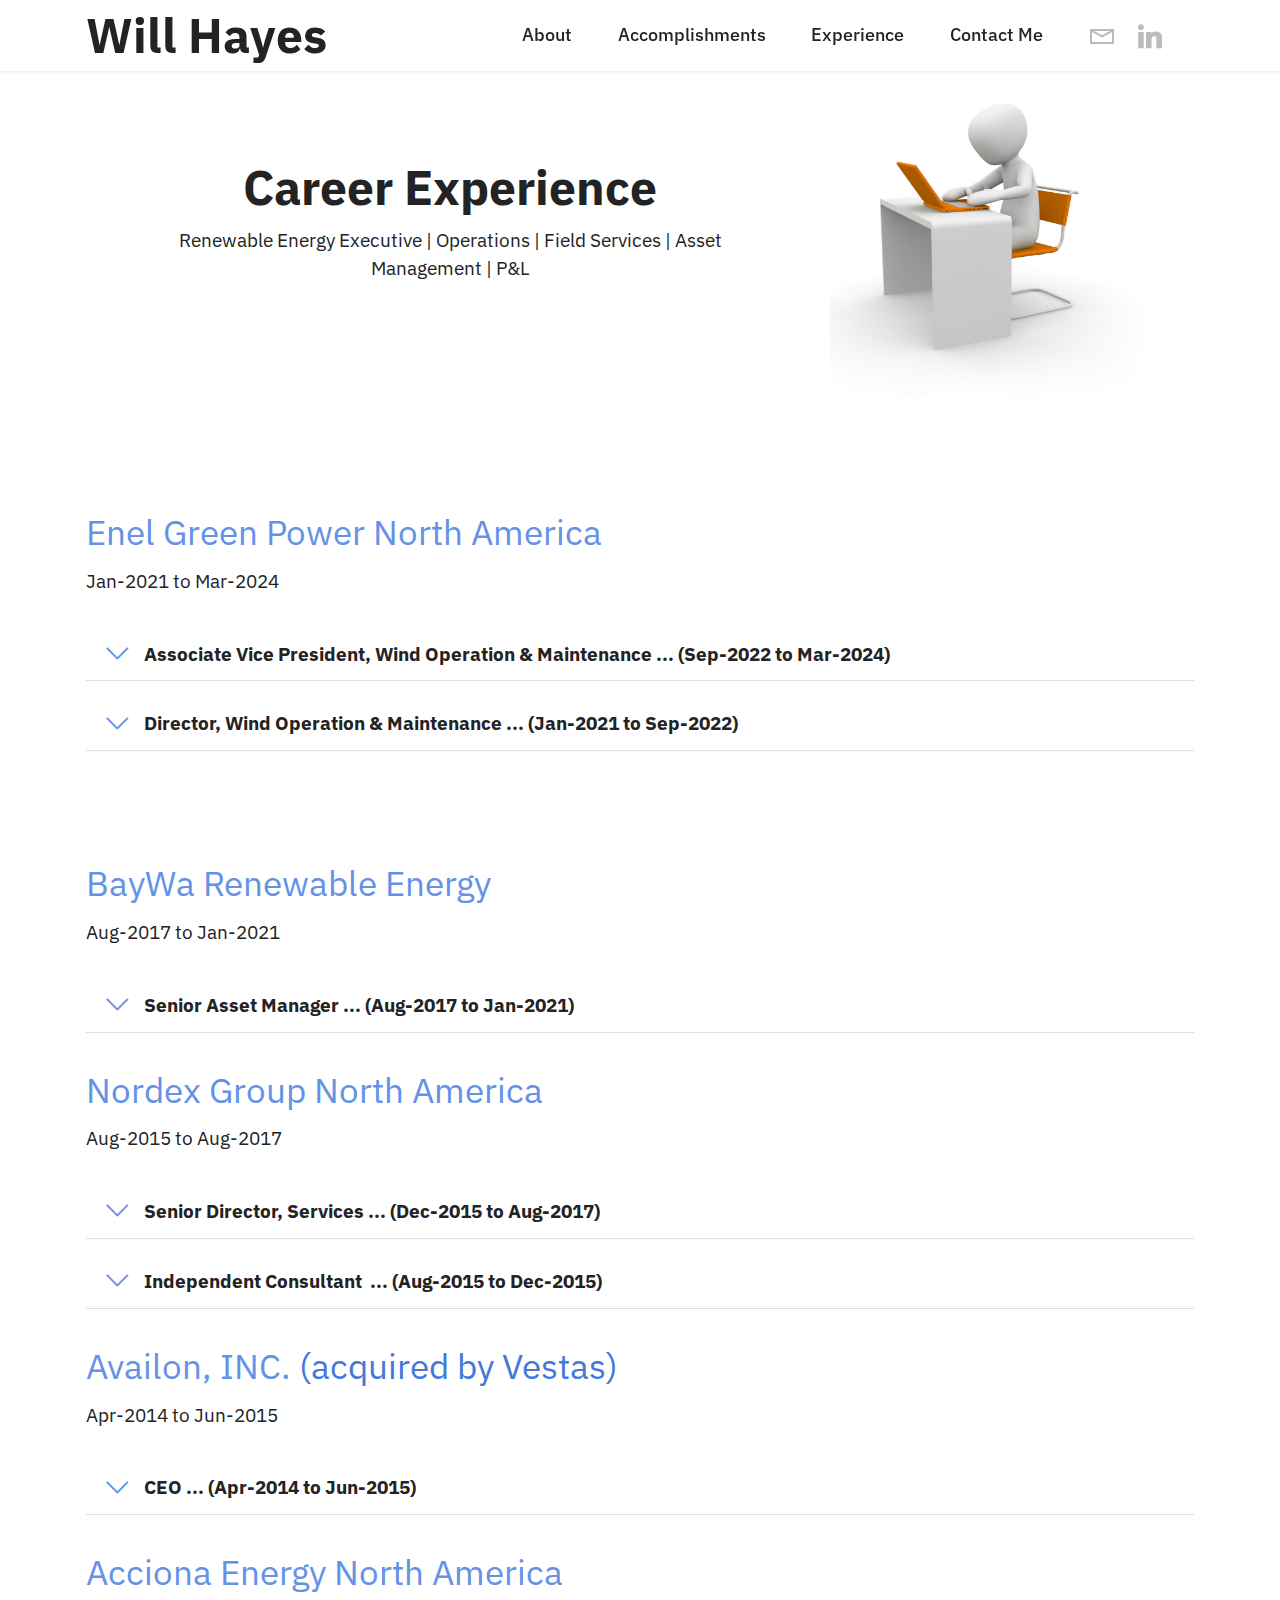
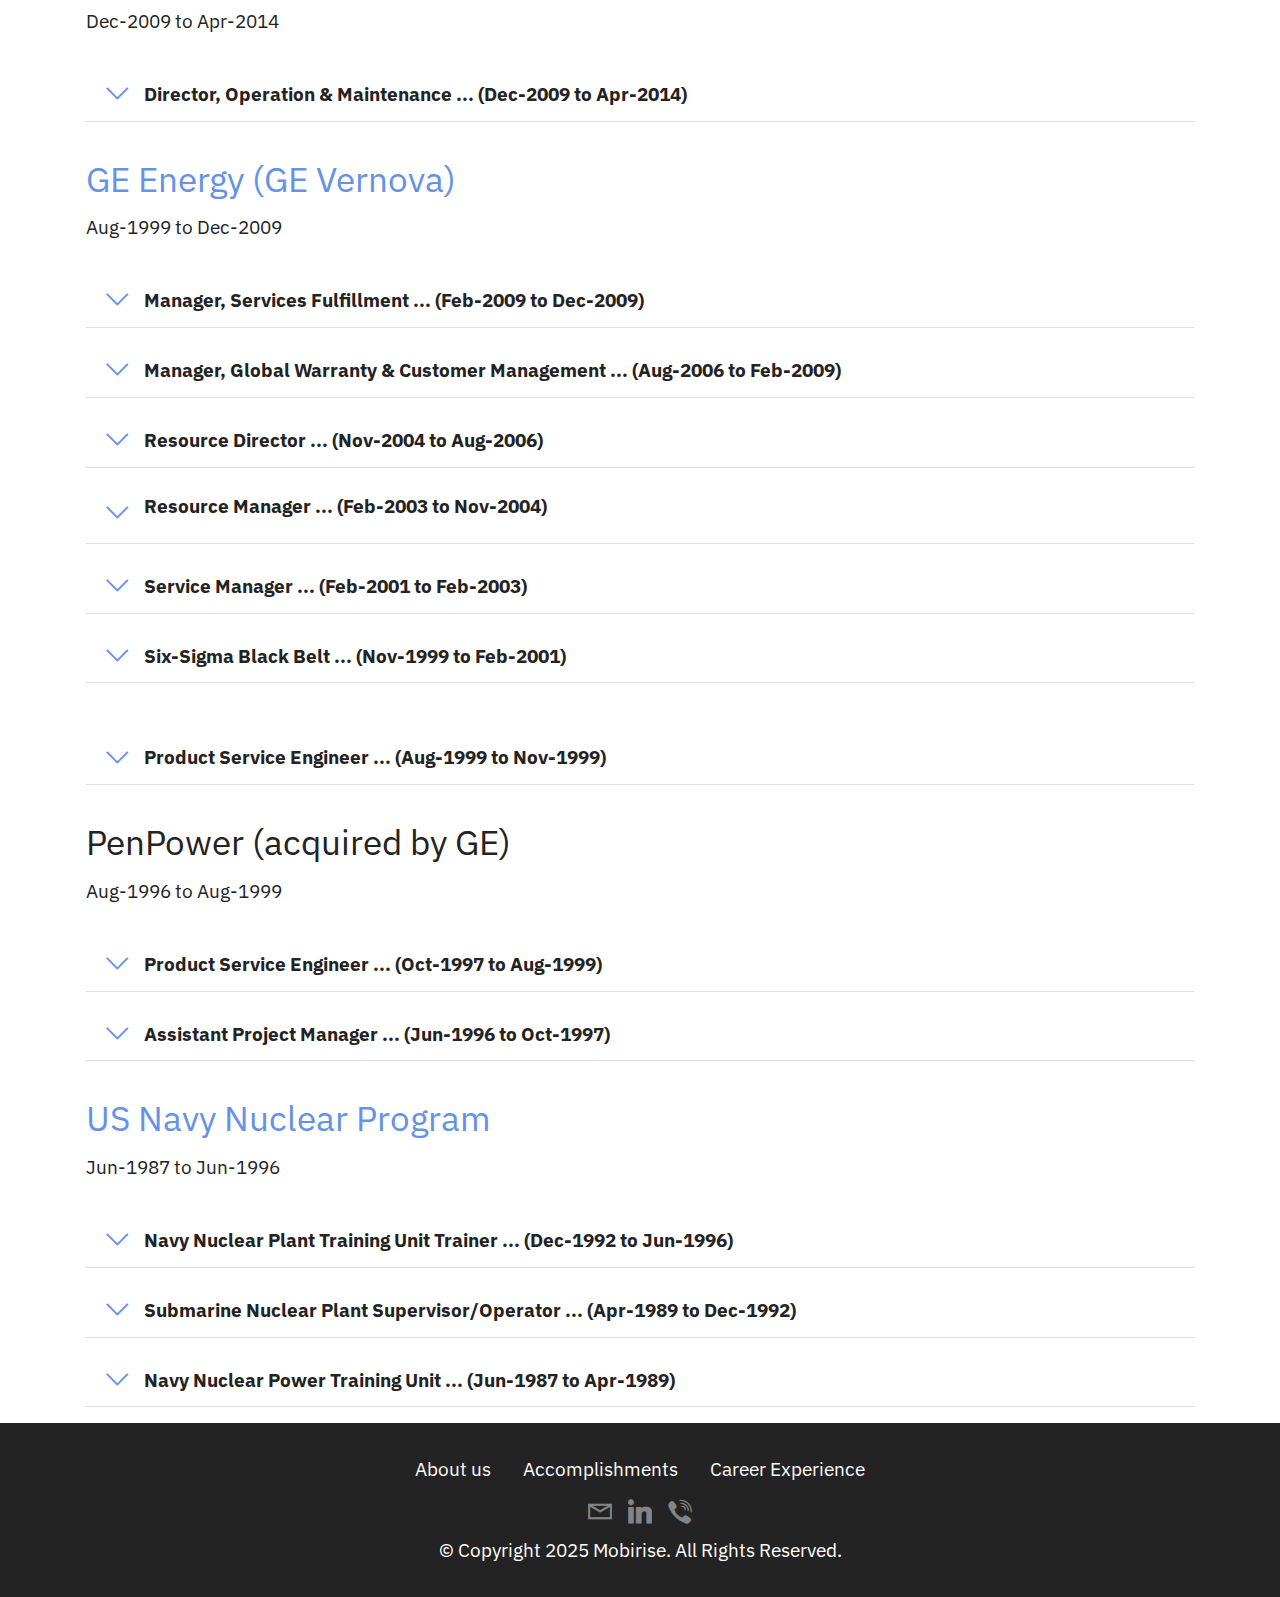
==== commit 92fb8f5a: "Rev2 Upload" ====
--- a/page1.html
+++ b/page1.html
@@ -28,45 +28,7 @@
 </head>
 <body>
   
-  <section class="menu menu3 cid-uoL9nt1URe" once="menu" id="menu3-1g">
-    
-    <nav class="navbar navbar-dropdown navbar-fixed-top navbar-expand-lg">
-        <div class="container">
-            <div class="navbar-brand">
-                
-                <span class="navbar-caption-wrap"><a class="navbar-caption text-black text-primary display-5" href="index.html">Will Hayes</a></span>
-            </div>
-            <button class="navbar-toggler" type="button" data-toggle="collapse" data-target="#navbarSupportedContent" aria-controls="navbarNavAltMarkup" aria-expanded="false" aria-label="Toggle navigation">
-                <div class="hamburger">
-                    <span></span>
-                    <span></span>
-                    <span></span>
-                    <span></span>
-                </div>
-            </button>
-            <div class="collapse navbar-collapse" id="navbarSupportedContent">
-                <ul class="navbar-nav nav-dropdown nav-right" data-app-modern-menu="true"><li class="nav-item"><a class="nav-link link text-black text-primary display-4" href="index.html">
-                            About</a></li>
-                    <li class="nav-item"><a class="nav-link link text-black text-primary display-4" href="page2.html">Accomplishments</a></li>
-                    <li class="nav-item"><a class="nav-link link text-black text-primary display-4" href="page1.html">Career Experience</a>
-                    </li></ul>
-                <div class="icons-menu">
-                    <a class="iconfont-wrapper" href="mailto:will.e.hayes@gmail.com">
-                        <span class="p-2 mbr-iconfont mobi-mbri-letter mobi-mbri" style="color: rgb(187, 187, 187); fill: rgb(187, 187, 187);"></span>
-                    </a>
-                    <a class="iconfont-wrapper" href="https://www.linkedin.com/in/will-hayes-8326918/" target="_blank">
-                        <span class="p-2 mbr-iconfont socicon-linkedin socicon"></span>
-                    </a>
-                    
-                    
-                </div>
-                
-            </div>
-        </div>
-    </nav>
-</section>
-
-<section class="engine"><a href="https://mobirise.info/g">build a site</a></section><section class="features15 cid-uoXUhtbkJl" id="features16-2c">
+  <section class="features15 cid-uoXUhtbkJl" id="features16-2c">
 
     
 
@@ -93,7 +55,7 @@
     </div>
 </section>
 
-<section class="content17 cid-uoLIncnhVR" id="content17-1u">
+<section class="engine"><a href="https://mobirise.info/k">develop own website</a></section><section class="content17 cid-uoLIncnhVR" id="content17-1u">
 
     
 
@@ -110,27 +72,27 @@
                 <div id="bootstrap-toggle" class="toggle-panel accordionStyles tab-content mt-4">
                     <div class="card mb-3">
                         <div class="card-header" role="tab" id="headingOne">
-                            <a role="button" class="collapsed panel-title text-black" data-toggle="collapse" data-core="" href="#collapse1_1" aria-expanded="false" aria-controls="collapse1">
+                            <a role="button" class="collapsed panel-title text-black" data-toggle="collapse" data-core="" href="#collapse1_12" aria-expanded="false" aria-controls="collapse1">
                                 <span class="sign mbr-iconfont mbri-arrow-down inactive"></span>
                                 <h6 class="mbr-fonts-style display-7">
                                     Associate Vice President, Wind Operation &amp; Maintenance ... (Sep-2022 to Mar-2024)</h6>
                             </a>
                         </div>
-                        <div id="collapse1_1" class="panel-collapse noScroll collapse" role="tabpanel" aria-labelledby="headingOne">
-                            <div class="panel-body p-3">
-                                <p class="mbr-fonts-style panel-text display-7">As Associate Vice President i was responsible for leading a 280-person cross function organization&nbsp;containing field operations, technical support, operational excellence, and site support departments and consisted of directors,  managers, and technicians to manage Enel's 7.5 GW wind fleet in the US and Canada and ensuring the safe, profitable production within regulatory guidelines. Across the 40 wind farms I was responsible to deliver $320M in energy sales revenue, $40M in field services revenue, and $250M in cost budget.&nbsp;<br><br>• Led&nbsp; the organization through a mindset change, re-organization, and a reduction in force with zero safety events resulting in an 11% reduction in cost.<br>• Spearheaded a change in insurance process improving visibility and tracking resulting in reduction in processing time from 12 months to 2 months and increase in $9M to the bottom line.<br> • Accelerated the roll-out of the global core operations &amp; maintenance system resulting in an improved adoption rate of the tool.<br>• Established technician career program allowing the technicans a clear progression roadmap to reduce attrition by staying competitive in the market.&nbsp;<br>• Boosted the safety culture by establishing hazard recognition targets resulting in an 85% increase in hazards reported and fixed.&nbsp;<br>• Coordinated with construction team for the safe and reliable handover of 5 wind farms (1.25 GWs)</p>
+                        <div id="collapse1_12" class="panel-collapse noScroll collapse" role="tabpanel" aria-labelledby="headingOne">
+                            <div class="panel-body p-3">
+                                <p class="mbr-fonts-style panel-text display-7">As Associate Vice President i was responsible for leading a 280-person cross function organization&nbsp;containing field operations, technical support, operational excellence, and site support departments and consisted of directors,  managers, and technicians to manage Enel's 7.5 GW wind fleet in the US and Canada and ensuring the safe, profitable production within regulatory guidelines. Across the 40 wind farms I was responsible to deliver $320M in energy sales revenue, $40M in field services revenue, and $250M in cost budget.&nbsp;<br><br>• Led&nbsp; the organization through a mindset change, re-organization, and a reduction in force with zero safety events resulting in an 11% reduction in cost.<br>• Spearheaded a change in insurance process improving visibility and tracking resulting in reduction in processing time from 12 months to 2 months and increase in $9M to the bottom line.<br> • Accelerated the roll-out of the global core operations &amp; maintenance system resulting in an improved adoption rate of the tool.<br>• Established technician career program allowing the technicians a clear progression roadmap to reduce attrition by staying competitive in the market.&nbsp;<br>• Boosted the safety culture by establishing hazard recognition targets resulting in an 85% increase in hazards reported and fixed.&nbsp;<br>• Coordinated with construction team for the safe and reliable handover of 5 wind farms (1.25 GWs)</p>
                             </div>
                         </div>
                     </div>
                     <div class="card mb-3">
                         <div class="card-header" role="tab" id="headingTwo">
-                            <a role="button" class="collapsed panel-title text-black" data-toggle="collapse" data-core="" href="#collapse2_1" aria-expanded="false" aria-controls="collapse2">
+                            <a role="button" class="collapsed panel-title text-black" data-toggle="collapse" data-core="" href="#collapse2_12" aria-expanded="false" aria-controls="collapse2">
                                 <span class="sign mbr-iconfont mbri-arrow-down inactive"></span>
                                 <h6 class="mbr-fonts-style display-7">Director, Wind Operation &amp; Maintenance ... (Jan-2021 to Sep-2022)</h6>
                             </a>
 
                         </div>
-                        <div id="collapse2_1" class="panel-collapse noScroll collapse" role="tabpanel" aria-labelledby="headingTwo">
+                        <div id="collapse2_12" class="panel-collapse noScroll collapse" role="tabpanel" aria-labelledby="headingTwo">
                             <div class="panel-body p-3">
                                 <p class="mbr-fonts-style panel-text display-7">
                                     The Wind Operations &amp; Maintenance organization was responsible for the management of 6.3 GW of installed wind capacity in the US and Canada and ensuring the safe, profitable production within regulatory guidelines. As Director, I was responsible for leading a 80-person organization containing region managers, site managers, and technicians to manage Enel's 3.0 GW wind fleet in the US and Canada consisting of $200M energy sales revenue, $20M services revenue, and $122M cost budget across 17 wind farms.&nbsp;<br><br>•&nbsp;Implemented cost control initiatives and operating rhythms across the zone resulted in an cost 8% below budget.<br>• Negotiated end of warranty at 2 wind farms resulting in ~65% reduction in cost risk to the business. 
@@ -148,6 +110,44 @@
     </div>
 </section>
 
+<section class="menu menu3 cid-uoL9nt1URe" once="menu" id="menu3-1g">
+    
+    <nav class="navbar navbar-dropdown navbar-fixed-top navbar-expand-lg">
+        <div class="container">
+            <div class="navbar-brand">
+                
+                <span class="navbar-caption-wrap"><a class="navbar-caption text-black text-primary display-2" href="index.html">Will Hayes</a></span>
+            </div>
+            <button class="navbar-toggler" type="button" data-toggle="collapse" data-target="#navbarSupportedContent" aria-controls="navbarNavAltMarkup" aria-expanded="false" aria-label="Toggle navigation">
+                <div class="hamburger">
+                    <span></span>
+                    <span></span>
+                    <span></span>
+                    <span></span>
+                </div>
+            </button>
+            <div class="collapse navbar-collapse" id="navbarSupportedContent">
+                <ul class="navbar-nav nav-dropdown nav-right" data-app-modern-menu="true"><li class="nav-item"><a class="nav-link link text-black text-primary display-4" href="index.html">
+                            About</a></li>
+                    <li class="nav-item"><a class="nav-link link text-black text-primary display-4" href="page2.html">Accomplishments</a></li>
+                    <li class="nav-item"><a class="nav-link link text-black text-primary display-4" href="page1.html">Experience</a>
+                    </li><li class="nav-item"><a class="nav-link link text-black text-primary display-4" href="page3.html">Contact Me</a></li></ul>
+                <div class="icons-menu">
+                    <a class="iconfont-wrapper" href="mailto:will.e.hayes@gmail.com">
+                        <span class="p-2 mbr-iconfont mobi-mbri-letter mobi-mbri" style="color: rgb(187, 187, 187); fill: rgb(187, 187, 187);"></span>
+                    </a>
+                    <a class="iconfont-wrapper" href="https://www.linkedin.com/in/will-hayes-8326918/" target="_blank">
+                        <span class="p-2 mbr-iconfont socicon-linkedin socicon"></span>
+                    </a>
+                    
+                    
+                </div>
+                
+            </div>
+        </div>
+    </nav>
+</section>
+
 <section class="content17 cid-uoLOrW17Uy" id="content17-1w">
 
     
@@ -164,13 +164,13 @@
                 <div id="bootstrap-toggle" class="toggle-panel accordionStyles tab-content mt-4">
                     <div class="card mb-3">
                         <div class="card-header" role="tab" id="headingOne">
-                            <a role="button" class="collapsed panel-title text-black" data-toggle="collapse" data-core="" href="#collapse1_3" aria-expanded="false" aria-controls="collapse1">
+                            <a role="button" class="collapsed panel-title text-black" data-toggle="collapse" data-core="" href="#collapse1_14" aria-expanded="false" aria-controls="collapse1">
                                 <span class="sign mbr-iconfont mbri-arrow-down inactive"></span>
                                 <h6 class="mbr-fonts-style display-7">
                                     Senior Asset Manager ... (Aug-2017 to Jan-2021)</h6>
                             </a>
                         </div>
-                        <div id="collapse1_3" class="panel-collapse noScroll collapse" role="tabpanel" aria-labelledby="headingOne">
+                        <div id="collapse1_14" class="panel-collapse noScroll collapse" role="tabpanel" aria-labelledby="headingOne">
                             <div class="panel-body p-3">
                                 <p class="mbr-fonts-style panel-text display-7">As Senior Asset Manager, I was responsible for leading a 3-person organization containing asset managers to manage BayWa's 0.5 GW wind fleet ensuring safe, profitable operations within regulatory compliance.&nbsp;&nbsp;<br><br>•	Established and implemented policies and procedures to ensure consistency in service delivery, increasing Asset Management contract profitability by 6%.<br>•	Improved revenue collaborating with the QSE (Qualified Scheduling Entity) market strategy for optimizing hedge and merchant revenue in ERCOT region.
 <br>• Spearheaded creation of regulatory compliance framework to support adherence to FERC/NERC standards.<br>•	Implemented a fleet monitoring and reporting protocol improving visibility and response to issues.&nbsp;<br>• Led the commissioning of a 250 MW wind farm in ERCOT, ensuring checklist part #1, part #2, and part #3 were completed with no impact to completion and closing schedule.&nbsp;<br>•	Coordinated with the qualified scheduling entity a change in ERCOT market strategy to optimizing revenue through participation in the day ahead market.&nbsp;<br></p>
@@ -205,32 +205,32 @@
                 <div id="bootstrap-toggle" class="toggle-panel accordionStyles tab-content mt-4">
                     <div class="card mb-3">
                         <div class="card-header" role="tab" id="headingOne">
-                            <a role="button" class="collapsed panel-title text-black" data-toggle="collapse" data-core="" href="#collapse1_4" aria-expanded="false" aria-controls="collapse1">
+                            <a role="button" class="collapsed panel-title text-black" data-toggle="collapse" data-core="" href="#collapse1_15" aria-expanded="false" aria-controls="collapse1">
                                 <span class="sign mbr-iconfont mbri-arrow-down inactive"></span>
                                 <h6 class="mbr-fonts-style display-7">
                                     Senior Director, Services ... (Dec-2015 to Aug-2017)</h6>
                             </a>
                         </div>
-                        <div id="collapse1_4" class="panel-collapse noScroll collapse" role="tabpanel" aria-labelledby="headingOne">
+                        <div id="collapse1_15" class="panel-collapse noScroll collapse" role="tabpanel" aria-labelledby="headingOne">
                             <div class="panel-body p-3">
                                 <p class="mbr-fonts-style panel-text display-7">As Senior Director, I was responsible for merging two service organizations, leading a 120-person&nbsp; cross functional service organization containing region operations team, warehouse and logistics team, technical support team, customer account manager, and commercial sales manager. The organization was responsible for providing the warranty and long term service agreement fullfillment of the installed wind turbine fleet which consist of 1.8 GW under contract and 0.7 GW transactional fleet. Responsibilities included delivering revenue target of $28M&nbsp; and cost target of $24M.&nbsp;<br><br>•	Implemented fleet monitoring scorecard, increasing visibility to Availability, Reliability, and Return to Service.&nbsp;<br>•	Elevated contractual availability by 3.7% by enhancing fleet reliability, achieved through 69.7% reduction in faults.
 <br>•	Integrated AWP and Nordex services after acquisition of AWP by Nordex.
-Restructured organization reducing direct staff by 50% for further efficiencies.&nbsp;<br>• Implemented action plan improving customer responsiveness to technical and commercial issues resulting in an increased customer satisfaction.<br></p>
+Restructured organization reducing direct staff by 50% for further efficiencies.&nbsp;<br>• Implemented action plan improving customer responsiveness to technical and commercial issues resulting in increased customer satisfaction.<br></p>
                             </div>
                         </div>
                     </div>
                     <div class="card mb-3">
                         <div class="card-header" role="tab" id="headingTwo">
-                            <a role="button" class="collapsed panel-title text-black" data-toggle="collapse" data-core="" href="#collapse2_4" aria-expanded="false" aria-controls="collapse2">
+                            <a role="button" class="collapsed panel-title text-black" data-toggle="collapse" data-core="" href="#collapse2_15" aria-expanded="false" aria-controls="collapse2">
                                 <span class="sign mbr-iconfont mbri-arrow-down inactive"></span>
                                 <h6 class="mbr-fonts-style display-7">Independent Consultant&nbsp; ... (Aug-2015 to Dec-2015)</h6>
                             </a>
 
                         </div>
-                        <div id="collapse2_4" class="panel-collapse noScroll collapse" role="tabpanel" aria-labelledby="headingTwo">
+                        <div id="collapse2_15" class="panel-collapse noScroll collapse" role="tabpanel" aria-labelledby="headingTwo">
                             <div class="panel-body p-3">
                                 <p class="mbr-fonts-style panel-text display-7">
-                                    Recruited by CEO of Acciona Wind Power to perform an assessment of the Post Sales Service business’s culture, strategy, and operations. Responsibilities included client negotiation, assessment of the business’s mission, vision, strategy and operations to establish a strategic plan for the organization to deliver their business objectives. This included a thorough review of objectives, organization, process, procedures, and operating rhythm.<br><br>•	Establish action plan to improving culture (sense of urgency, accountability, and ownership), optimize operations (operating rigor, sense of urgency, improved communications), and document their key processes.<br></p>
+                                    Recruited by CEO of Acciona Wind Power to perform an assessment of the Post Sales Service business’s culture, strategy, and operations. Responsibilities included client negotiation, assessment of the business’s mission, vision, strategy and operations to establish a strategic plan for the organization to deliver their business objectives. This included a thorough review of objectives, organization, process, procedures, and operating rhythm.<br><br>•	Establish action plan to improve culture (sense of urgency, accountability, and ownership), optimize operations (operating rigor, sense of urgency, improved communications), and document their key processes.<br></p>
                             </div>
                         </div>
                     </div>
@@ -255,25 +255,25 @@
             <div class="col-12 col-md-12">
                 <div class="mbr-section-head align-center">
                     <h3 class="mbr-section-title mb-0 mbr-fonts-style display-5">
-                        <strong><a href="https://www.windpowerengineering.com/vestas-to-acquire-germany-based-independent-service-provider-availon/" class="text-primary" target="_blank">Availon, INC.</a></strong></h3>
+                        <strong><a href="https://www.windpowerengineering.com/vestas-to-acquire-germany-based-independent-service-provider-availon/" class="text-primary" target="_blank">Availon, INC.</a>&nbsp;</strong>(acquired by Vestas)</h3>
                     <h4 class="mbr-section-subtitle mb-0 mt-2 mbr-fonts-style display-7">Apr-2014 to Jun-2015</h4>
                 </div>
                 <div id="bootstrap-toggle" class="toggle-panel accordionStyles tab-content mt-4">
                     <div class="card mb-3">
                         <div class="card-header" role="tab" id="headingOne">
-                            <a role="button" class="collapsed panel-title text-black" data-toggle="collapse" data-core="" href="#collapse1_5" aria-expanded="false" aria-controls="collapse1">
+                            <a role="button" class="collapsed panel-title text-black" data-toggle="collapse" data-core="" href="#collapse1_16" aria-expanded="false" aria-controls="collapse1">
                                 <span class="sign mbr-iconfont mbri-arrow-down inactive"></span>
                                 <h6 class="mbr-fonts-style display-7">
                                     CEO ... (Apr-2014 to Jun-2015)</h6>
                             </a>
                         </div>
-                        <div id="collapse1_5" class="panel-collapse noScroll collapse" role="tabpanel" aria-labelledby="headingOne">
+                        <div id="collapse1_16" class="panel-collapse noScroll collapse" role="tabpanel" aria-labelledby="headingOne">
                             <div class="panel-body p-3">
                                 <p class="mbr-fonts-style panel-text display-7">Responsibilities included establishing strategic plan for the organization, P&amp;L management. leading the organization (Sales, Operations, Engineering, Safety, Supply Chain, HR and Finance) which consisted of 5 direct reports and ~80 total employees, to deliver the Safety, Profitability, and Customer Satisfaction goals of the business. 
 <br>
 <br>•	Established Sales team structure and incentive compensation plan to improve customer responsiveness improving the sales pipeline from 200 WTGs to 1,700 WTGs under proposal.&nbsp;<br>•	Improved 2014 Revenue by 18% by focusing Sales efforts on work with existing core competencies. 
 <br>•	Restructured Engineering task to improve site support and reduce New Product/Service cycle time by 78%. 
-<br>•	Improved cash flow reducing dependency on HQ from $150k/month to $50k/month by improving visibility across the organization and implementing approval processes..&nbsp;<br></p>
+<br>•	Improved cash flow reducing dependency on HQ from $150k/month to $50k/month by improving visibility across the organization and implementing approval processes.&nbsp;<br></p>
                             </div>
                         </div>
                     </div>
@@ -304,13 +304,13 @@
                 <div id="bootstrap-toggle" class="toggle-panel accordionStyles tab-content mt-4">
                     <div class="card mb-3">
                         <div class="card-header" role="tab" id="headingOne">
-                            <a role="button" class="collapsed panel-title text-black" data-toggle="collapse" data-core="" href="#collapse1_6" aria-expanded="false" aria-controls="collapse1">
+                            <a role="button" class="collapsed panel-title text-black" data-toggle="collapse" data-core="" href="#collapse1_17" aria-expanded="false" aria-controls="collapse1">
                                 <span class="sign mbr-iconfont mbri-arrow-down inactive"></span>
                                 <h6 class="mbr-fonts-style display-7">
                                     Director, Operation &amp; Maintenance ... (Dec-2009 to Apr-2014)</h6>
                             </a>
                         </div>
-                        <div id="collapse1_6" class="panel-collapse noScroll collapse" role="tabpanel" aria-labelledby="headingOne">
+                        <div id="collapse1_17" class="panel-collapse noScroll collapse" role="tabpanel" aria-labelledby="headingOne">
                             <div class="panel-body p-3">
                                 <p class="mbr-fonts-style panel-text display-7">The&nbsp; Operations &amp; Maintenance organization was responsible for the management of 0.73 GW of installed wind capacity in the US and Canada and ensuring the safe, profitable production within regulatory guidelines. As Director, I was responsible for leading a 40-person organization containing operations manager, technical support, operational excellence, site managers, and technicians to manage the fleet in the US and Canada consisting of $100M energy sales revenue, $15M services revenue, and $49M cost budget across 9 wind farms.&nbsp;<br><br>•	Empowered organization by improving visibility through monthly financial reviews, resulting in total cash flow reduction of 15% relative to budget. <br>•	Established daily, weekly and monthly operating rhythm and communications resulting in an increase in availability, reduction in return to service, and improved fleet performance.
 <br>•	Established a technician development structure with levels of competency aligned to compensation, improving tech retention.<br></p>
@@ -344,13 +344,13 @@
                 <div id="bootstrap-toggle" class="toggle-panel accordionStyles tab-content mt-4">
                     <div class="card mb-3">
                         <div class="card-header" role="tab" id="headingOne">
-                            <a role="button" class="collapsed panel-title text-black" data-toggle="collapse" data-core="" href="#collapse1_7" aria-expanded="false" aria-controls="collapse1">
+                            <a role="button" class="collapsed panel-title text-black" data-toggle="collapse" data-core="" href="#collapse1_18" aria-expanded="false" aria-controls="collapse1">
                                 <span class="sign mbr-iconfont mbri-arrow-down inactive"></span>
                                 <h6 class="mbr-fonts-style display-7">
                                     Manager, Services Fulfillment ... (Feb-2009 to Dec-2009)</h6>
                             </a>
                         </div>
-                        <div id="collapse1_7" class="panel-collapse noScroll collapse" role="tabpanel" aria-labelledby="headingOne">
+                        <div id="collapse1_18" class="panel-collapse noScroll collapse" role="tabpanel" aria-labelledby="headingOne">
                             <div class="panel-body p-3">
                                 <p class="mbr-fonts-style panel-text display-7">As Manager, Service Fulfillment, I was responsible for evaluating GE Wind Services business and establishing a strategy for profitability, establishing commercial strategies relative to service offerings, develops and manages strategically important third-party relationships. This included review of current competencies, establishing plan to fill gaps, and structure of business.<br><br>•	Established Service Strategy for new country entry into Brazil.<br>•	Established process for commercialization of new offerings and worked closely with commercial team to determine how offering would be fulfilled.&nbsp;<br></p>
                             </div>
@@ -358,13 +358,13 @@
                     </div>
                     <div class="card mb-3">
                         <div class="card-header" role="tab" id="headingTwo">
-                            <a role="button" class="collapsed panel-title text-black" data-toggle="collapse" data-core="" href="#collapse2_7" aria-expanded="false" aria-controls="collapse2">
+                            <a role="button" class="collapsed panel-title text-black" data-toggle="collapse" data-core="" href="#collapse2_18" aria-expanded="false" aria-controls="collapse2">
                                 <span class="sign mbr-iconfont mbri-arrow-down inactive"></span>
                                 <h6 class="mbr-fonts-style display-7">Manager, Global Warranty &amp; Customer Management ... (Aug-2006 to Feb-2009)</h6>
                             </a>
 
                         </div>
-                        <div id="collapse2_7" class="panel-collapse noScroll collapse" role="tabpanel" aria-labelledby="headingTwo">
+                        <div id="collapse2_18" class="panel-collapse noScroll collapse" role="tabpanel" aria-labelledby="headingTwo">
                             <div class="panel-body p-3">
                                 <p class="mbr-fonts-style panel-text display-7">As the Manager, Global Warranty and Customer Manager, I was responsible for day-to-day operations and management of three global GE Wind Product Warranty teams located in the US, Germany, Spain, and Asia. This included Warranty Management team of 9 people responsible for timely review and disposition of all claims related to product quality and Customer Manager team of 12 senior people responsible for customer claim and issue resolution and the Contract Management team consisting of 3 people that provide detailed reviews and contract analysis. Also, responsible for escalation of issues, communicating risk to the business, and customer interactions, responsiveness, and negotiations of large claims.<br><br>•	Reduced overall product quality cost by 10% by establishing process around evaluation and approval related to contractual obligations and feedback mechanisms into engineering for early notification
 <br>• Increased customer responsiveness by establishing a team and processes focused on customer issue resolution reducing cycle time by 75%.<br>•	Acting Manager, Product Service and Warranty, I established strategy for Global Product Service group receiving an award for establishment of the strategy for the Product Service group, which included increasing the headcount by 100% to account for growth. I received an award for establishment of that organization&nbsp;<br> </p>
@@ -373,12 +373,12 @@
                     </div>
                     <div class="card mb-3">
                         <div class="card-header" role="tab" id="headingThree">
-                            <a role="button" class="collapsed panel-title text-black" data-toggle="collapse" data-core="" href="#collapse3_7" aria-expanded="false" aria-controls="collapse3">
+                            <a role="button" class="collapsed panel-title text-black" data-toggle="collapse" data-core="" href="#collapse3_18" aria-expanded="false" aria-controls="collapse3">
                                 <span class="sign mbr-iconfont mbri-arrow-down inactive"></span>
                                 <h6 class="mbr-fonts-style display-7">Resource Director ... (Nov-2004 to Aug-2006)</h6>
                             </a>
                         </div>
-                        <div id="collapse3_7" class="panel-collapse noScroll collapse" role="tabpanel" aria-labelledby="headingThree">
+                        <div id="collapse3_18" class="panel-collapse noScroll collapse" role="tabpanel" aria-labelledby="headingThree">
                             <div class="panel-body p-3">
                                 <p class="mbr-fonts-style panel-text display-7">As Resource Director for the Industrial Installation and Field Services organization, I was responsible for the management and day-to-day operations of 12 senior field engineers, Time and Material job quoting, negotiating and P&amp;L; maximizing assigned time; 24x7 customer support; solving receivable issues; cost control; and communicating key business metrics.<br><br>•	Increased field engineer billable time 6% increasing revenue $17K per field engineer per year.
 <br>•	Integrated two organizations simplifying workflow and decrease head count needs resulting in an annual $150K savings to the business.
@@ -388,12 +388,12 @@
                     </div>
                     <div class="card mb-3">
                         <div class="card-header" role="tab" id="headingThree">
-                            <a role="button" class="collapsed panel-title text-black" data-toggle="collapse" data-core="" href="#collapse4_7" aria-expanded="false" aria-controls="collapse4">
+                            <a role="button" class="collapsed panel-title text-black" data-toggle="collapse" data-core="" href="#collapse4_18" aria-expanded="false" aria-controls="collapse4">
                                 <span class="sign mbr-iconfont mbri-arrow-down inactive"></span>
                                 <h6 class="mbr-fonts-style display-7"><p><strong>Resource Manager ... (Feb-2003 to Nov-2004)</strong></p></h6>
                             </a>
                         </div>
-                        <div id="collapse4_7" class="panel-collapse noScroll collapse" role="tabpanel" aria-labelledby="headingThree">
+                        <div id="collapse4_18" class="panel-collapse noScroll collapse" role="tabpanel" aria-labelledby="headingThree">
                             <div class="panel-body p-3">
                                 <p class="mbr-fonts-style panel-text display-7">As Resource Manager for GE Industrial Services, I was responsible for the day-to-day operations of three districts (11 states), Time and Material job quoting, negotiating and ensure P&amp;L delivered the contribution margin; maximizing assigned time of 60 field engineers; staffing all jobs in the districts; 24x7 customer support; solving receivable issues; cost control; and communicating with key business metrics.<br><br>•	Decreased financial system rollout impact by leading department wide team in process development and training.&nbsp;&nbsp;<br>•	Decreased billing issues, rework, and increased revenue during financial system roll-out.&nbsp;<br>•	Trained 13 operations personnel and 120 field engineers, on new financial system, remotely reducing training cost by $40K.&nbsp;<br></p>
                             </div>
@@ -401,27 +401,27 @@
                     </div>
                     <div class="card mb-3">
                         <div class="card-header" role="tab" id="headingThree">
-                            <a role="button" class="collapsed panel-title text-black" data-toggle="collapse" data-core="" href="#collapse5_7" aria-expanded="false" aria-controls="collapse5">
+                            <a role="button" class="collapsed panel-title text-black" data-toggle="collapse" data-core="" href="#collapse5_18" aria-expanded="false" aria-controls="collapse5">
                                 <span class="mbr-iconfont mobi-mbri-arrow-down mobi-mbri inactive"></span>
                                 <h6 class="mbr-fonts-style display-7">Service Manager ... (Feb-2001 to Feb-2003)</h6>
                             </a>
                         </div>
-                        <div id="collapse5_7" class="panel-collapse noScroll collapse" role="tabpanel" aria-labelledby="headingThree">
-                            <div class="panel-body p-3">
-                                <p class="mbr-fonts-style panel-text display-7">GE Digital Energy established a high quality and reliable, modular, power backup systems for data centers. As Service Manager, I was responsible for the establishment of a service business responsible for the installation, commissioning, and operations of&nbsp; the backup systems.&nbsp;<br><br>•	Installed and Commissioned the first of a new product 18% below budget and 2 weeks early in a 3 month program.<br>•	Initiated product fulfillment metrics and process changes which decreased delivery issues by 10% in 6 months 
-<br>•	Standardized installation and commissioning processes decreasing installation time and commissioning issues.&nbsp;<br>• Created the service's processes and metrics to support the organizations objectives. 
-<br>• Performed additional business roles such as quoting, engineering, marketing, and after market customer support.&nbsp;&nbsp;<br></p>
+                        <div id="collapse5_18" class="panel-collapse noScroll collapse" role="tabpanel" aria-labelledby="headingThree">
+                            <div class="panel-body p-3">
+                                <p class="mbr-fonts-style panel-text display-7">GE Digital Energy established a high quality and reliable, modular, power backup system for data centers. As Service Manager, I was responsible for the establishment of a service business responsible for the installation, commissioning, and operations of&nbsp; the backup systems.&nbsp;<br><br>•	Installed and commissioned the first of a new product 18% below budget and 2 weeks early in a 3-month program.<br>•	Initiated product fulfillment metrics and process changes which decreased delivery issues by 10% in 6 months 
+<br>• Standardized installation and commissioning processes resulting in a decreased installation time and reduced commissioning issues. &nbsp;<br>• Created the service's processes and metrics to support the organizations objectives. 
+<br>• Performed additional business roles such as quoting, engineering, marketing, and aftermarket customer support.&nbsp;&nbsp;<br></p>
                             </div>
                         </div>
                     </div>
                     <div class="card mb-3">
                         <div class="card-header" role="tab" id="headingThree">
-                            <a role="button" class="collapsed panel-title text-black" data-toggle="collapse" data-core="" href="#collapse6_7" aria-expanded="false" aria-controls="collapse6">
+                            <a role="button" class="collapsed panel-title text-black" data-toggle="collapse" data-core="" href="#collapse6_18" aria-expanded="false" aria-controls="collapse6">
                                 <span class="mbr-iconfont mobi-mbri-arrow-down mobi-mbri inactive"></span>
                                 <h6 class="mbr-fonts-style display-7">Six-Sigma Black Belt ... (Nov-1999 to Feb-2001)</h6>
                             </a>
                         </div>
-                        <div id="collapse6_7" class="panel-collapse noScroll collapse" role="tabpanel" aria-labelledby="headingThree">
+                        <div id="collapse6_18" class="panel-collapse noScroll collapse" role="tabpanel" aria-labelledby="headingThree">
                             <div class="panel-body p-3">
                                 <p class="mbr-fonts-style panel-text display-7">As Six-Sigma Black Belt for GE Power Systems, I was responsible for the management of Six Sigma Quality program. This included setting project goals, business metrics, and training; monitoring customer responsiveness metrics; and making recommendations for process/metric changes.
 <br>
@@ -453,13 +453,13 @@
                 <div id="bootstrap-toggle" class="toggle-panel accordionStyles tab-content mt-4">
                     <div class="card mb-3">
                         <div class="card-header" role="tab" id="headingOne">
-                            <a role="button" class="collapsed panel-title text-black" data-toggle="collapse" data-core="" href="#collapse1_8" aria-expanded="false" aria-controls="collapse1">
+                            <a role="button" class="collapsed panel-title text-black" data-toggle="collapse" data-core="" href="#collapse1_19" aria-expanded="false" aria-controls="collapse1">
                                 <span class="sign mbr-iconfont mbri-arrow-down inactive"></span>
                                 <h6 class="mbr-fonts-style display-7">
                                     Product Service Engineer ... (Aug-1999 to Nov-1999)</h6>
                             </a>
                         </div>
-                        <div id="collapse1_8" class="panel-collapse noScroll collapse" role="tabpanel" aria-labelledby="headingOne">
+                        <div id="collapse1_19" class="panel-collapse noScroll collapse" role="tabpanel" aria-labelledby="headingOne">
                             <div class="panel-body p-3">
                                 <p class="mbr-fonts-style panel-text display-7">As the Product Service Engineer for GE Power Systems, I was responsible for supporting the customers by leading technical teams during root cause analysis, communication to the customer, and roll-out of the solutions for conventional power generating plants. This included providing technical consulting to the customers; managing technical programs; and establishing top issues processes.<br><br>•	Developed root cause analysis process increasing consistency and decreasing reaction time.<br></p>
                             </div>
@@ -492,13 +492,13 @@
                 <div id="bootstrap-toggle" class="toggle-panel accordionStyles tab-content mt-4">
                     <div class="card mb-3">
                         <div class="card-header" role="tab" id="headingOne">
-                            <a role="button" class="collapsed panel-title text-black" data-toggle="collapse" data-core="" href="#collapse1_9" aria-expanded="false" aria-controls="collapse1">
+                            <a role="button" class="collapsed panel-title text-black" data-toggle="collapse" data-core="" href="#collapse1_20" aria-expanded="false" aria-controls="collapse1">
                                 <span class="sign mbr-iconfont mbri-arrow-down inactive"></span>
                                 <h6 class="mbr-fonts-style display-7">
                                     Product Service Engineer ... (Oct-1997 to Aug-1999)</h6>
                             </a>
                         </div>
-                        <div id="collapse1_9" class="panel-collapse noScroll collapse" role="tabpanel" aria-labelledby="headingOne">
+                        <div id="collapse1_20" class="panel-collapse noScroll collapse" role="tabpanel" aria-labelledby="headingOne">
                             <div class="panel-body p-3">
                                 <p class="mbr-fonts-style panel-text display-7">
                                     Contract employee to GE Energy supporting the product services team, responsible for leading technical teams during root cause analysis for power generating plants; providing technical consulting to power generating customers; managing technical programs; and establishing top issues processes. Managed a $21M warranty budget.<br><br>•	Coordinated cross-functional engineering team increasing operational reliability by decreasing plant trips 86%.<br>• Executed a fleet wide control upgrade program on time and under budget, including communicating the issue, cause, and solution to the customers and handling any of their concerns.&nbsp;<br><br></p>
@@ -507,16 +507,16 @@
                     </div>
                     <div class="card mb-3">
                         <div class="card-header" role="tab" id="headingTwo">
-                            <a role="button" class="collapsed panel-title text-black" data-toggle="collapse" data-core="" href="#collapse2_9" aria-expanded="false" aria-controls="collapse2">
+                            <a role="button" class="collapsed panel-title text-black" data-toggle="collapse" data-core="" href="#collapse2_20" aria-expanded="false" aria-controls="collapse2">
                                 <span class="sign mbr-iconfont mbri-arrow-down inactive"></span>
                                 <h6 class="mbr-fonts-style display-7">Assistant Project Manager ... (Jun-1996 to Oct-1997)</h6>
                             </a>
 
                         </div>
-                        <div id="collapse2_9" class="panel-collapse noScroll collapse" role="tabpanel" aria-labelledby="headingTwo">
+                        <div id="collapse2_20" class="panel-collapse noScroll collapse" role="tabpanel" aria-labelledby="headingTwo">
                             <div class="panel-body p-3">
                                 <p class="mbr-fonts-style panel-text display-7">
-                                    Contract employee to GE Energy supporting the construction and project management team, responsible for the commercial support of a large combined cycle power plant.<br><br>• Created a fault operation data base to be used by the power plant operator.<br></p>
+                                    Contract employee to GE Energy supporting the construction and project management team, responsible for the commercial support of a large, combined cycle power plant.<br><br>• Created a fault operation data base to be used by the power plant operator.<br></p>
                             </div>
                         </div>
                     </div>
@@ -546,12 +546,12 @@
                 <div id="bootstrap-toggle" class="toggle-panel accordionStyles tab-content mt-4">
                     <div class="card mb-3">
                         <div class="card-header" role="tab" id="headingOne">
-                            <a role="button" class="collapsed panel-title text-black" data-toggle="collapse" data-core="" href="#collapse1_10" aria-expanded="false" aria-controls="collapse1">
+                            <a role="button" class="collapsed panel-title text-black" data-toggle="collapse" data-core="" href="#collapse1_21" aria-expanded="false" aria-controls="collapse1">
                                 <span class="sign mbr-iconfont mbri-arrow-down inactive"></span>
                                 <h6 class="mbr-fonts-style display-7">Navy Nuclear Plant Training Unit Trainer ... (Dec-1992 to Jun-1996)</h6>
                             </a>
                         </div>
-                        <div id="collapse1_10" class="panel-collapse noScroll collapse" role="tabpanel" aria-labelledby="headingOne">
+                        <div id="collapse1_21" class="panel-collapse noScroll collapse" role="tabpanel" aria-labelledby="headingOne">
                             <div class="panel-body p-3">
                                 <p class="mbr-fonts-style panel-text display-7">
                                     Responsible for supervising plant operations team ensuring that the plant operated in accordance with strict standards; training 150 staff operators in operations and maintenance; training student officers to lead the plant operating personnel.<br><br>• First enlisted qualified as engineering officer of the watch coming out of a refuling overhaul, role usually reserved for officers. <br>• Selected by staff training group as the only enlisted engineering officer of the watch to lead the operations team in an operational reactor safe guards exam.<br> •	Received Letter of Commendation, and the Navy Achievement Medal.
@@ -561,13 +561,13 @@
                     </div>
                     <div class="card mb-3">
                         <div class="card-header" role="tab" id="headingTwo">
-                            <a role="button" class="collapsed panel-title text-black" data-toggle="collapse" data-core="" href="#collapse2_10" aria-expanded="false" aria-controls="collapse2">
+                            <a role="button" class="collapsed panel-title text-black" data-toggle="collapse" data-core="" href="#collapse2_21" aria-expanded="false" aria-controls="collapse2">
                                 <span class="sign mbr-iconfont mbri-arrow-down inactive"></span>
                                 <h6 class="mbr-fonts-style display-7">Submarine Nuclear Plant Supervisor/Operator ... (Apr-1989 to Dec-1992)</h6>
                             </a>
 
                         </div>
-                        <div id="collapse2_10" class="panel-collapse noScroll collapse" role="tabpanel" aria-labelledby="headingTwo">
+                        <div id="collapse2_21" class="panel-collapse noScroll collapse" role="tabpanel" aria-labelledby="headingTwo">
                             <div class="panel-body p-3">
                                 <p class="mbr-fonts-style panel-text display-7">Assigned to a Los Angeles class submarine out of Pearl Harbor, HI. As a&nbsp;Nuclear Electrician’s Mate, I was responsible for the operation and maintenance of the ship's electrical power generation systems, lighting systems, electrical equipment and electrical appliances. <br><br>•	Qualified engineering watch supervisor and engineering duty petty officer in short period following overhaul.<br>• Executed a full battery system change out on-schedule and under budget with no safety events.<br>•	Received Letter of Commendation, and two Letters of Appreciation.&nbsp;<br></p>
                             </div>
@@ -575,12 +575,12 @@
                     </div>
                     <div class="card mb-3">
                         <div class="card-header" role="tab" id="headingThree">
-                            <a role="button" class="collapsed panel-title text-black" data-toggle="collapse" data-core="" href="#collapse3_10" aria-expanded="false" aria-controls="collapse3">
+                            <a role="button" class="collapsed panel-title text-black" data-toggle="collapse" data-core="" href="#collapse3_21" aria-expanded="false" aria-controls="collapse3">
                                 <span class="sign mbr-iconfont mbri-arrow-down inactive"></span>
                                 <h6 class="mbr-fonts-style display-7">Navy Nuclear Power Training Unit ... (Jun-1987 to Apr-1989)</h6>
                             </a>
                         </div>
-                        <div id="collapse3_10" class="panel-collapse noScroll collapse" role="tabpanel" aria-labelledby="headingThree">
+                        <div id="collapse3_21" class="panel-collapse noScroll collapse" role="tabpanel" aria-labelledby="headingThree">
                             <div class="panel-body p-3">
                                 <p class="mbr-fonts-style panel-text display-7">Graduated Navy Nuclear Power training program.<br><br>• Navy Electricians Mate "A" school in Orlando, FL<br>• Navy Nuclear Power Trainining school in Orlando, FL<br>• Navy Prototype Training Unit in Idaho Falls, ID<br><br></p>
                             </div>
--- a/assets/mobirise/css/mbr-additional.css
+++ b/assets/mobirise/css/mbr-additional.css
@@ -1733,6 +1733,7 @@
 }
 .cid-uoLPIUvIRG H3 {
   text-align: left;
+  color: #4479d9;
 }
 .cid-uoLPIUvIRG H4 {
   text-align: left;
@@ -2028,20 +2029,6 @@
 }
 .cid-uoKGx3hqM7 .mbr-text {
   text-align: center;
-}
-.cid-uoKZ6iENmR {
-  padding-top: 2rem;
-  padding-bottom: 0rem;
-  background-color: #ffffff;
-}
-.cid-uoKZ6iENmR .line {
-  background-color: #bbbbbb;
-  align: center;
-  height: 2px;
-  margin: 0 auto;
-}
-.cid-uoKZ6iENmR .mbr-text {
-  color: #4479d9;
 }
 .cid-uoKKBPgQxq {
   padding-top: 1rem;
@@ -2068,72 +2055,7 @@
 }
 .cid-uoKKBPgQxq H3 {
   color: #4479d9;
-}
-.cid-uoKYOot9pt {
-  padding-top: 0rem;
-  padding-bottom: 0rem;
-  background-color: #ffffff;
-}
-.cid-uoKYOot9pt .line {
-  background-color: #bbbbbb;
-  align: center;
-  height: 2px;
-  margin: 0 auto;
-}
-.cid-uoKYOot9pt .mbr-text {
-  color: #4479d9;
-}
-.cid-uoKSALFgWP {
-  padding-top: 2rem;
-  padding-bottom: 0rem;
-  background-color: #fafafa;
-}
-.cid-uoKSALFgWP .mbr-iconfont {
-  display: block;
-  font-size: 4rem;
-  color: #6592e6;
-  margin-bottom: 2rem;
-}
-.cid-uoKSALFgWP .card-wrapper {
-  min-height: 220px;
-  transition: all 0.3s;
-  border-radius: 4px;
-  padding: 1rem;
-  background: #fafafa;
-  display: flex;
-  justify-content: center;
-  align-items: center;
-  margin-bottom: 2rem;
-}
-.cid-uoKSALFgWP .card-title,
-.cid-uoKSALFgWP .card-box {
-  color: #111111;
-}
-.cid-uoKSBeKgHE {
-  padding-top: 0rem;
-  padding-bottom: 2rem;
-  background-color: #fafafa;
-}
-.cid-uoKSBeKgHE .mbr-iconfont {
-  display: block;
-  font-size: 4rem;
-  color: #6592e6;
-  margin-bottom: 2rem;
-}
-.cid-uoKSBeKgHE .card-wrapper {
-  min-height: 220px;
-  transition: all 0.3s;
-  border-radius: 4px;
-  padding: 1rem;
-  background: #fafafa;
-  display: flex;
-  justify-content: center;
-  align-items: center;
-  margin-bottom: 2rem;
-}
-.cid-uoKSBeKgHE .card-title,
-.cid-uoKSBeKgHE .card-box {
-  color: #111111;
+  text-align: center;
 }
 .cid-uoL9nt1URe {
   z-index: 1000;
@@ -2482,6 +2404,50 @@
     left: -1rem;
   }
 }
+.cid-upfj9FepNK {
+  padding-top: 2rem;
+  padding-bottom: 3rem;
+  background-color: #ffffff;
+}
+.cid-upfj9FepNK .top-line {
+  display: flex;
+  justify-content: space-between;
+}
+.cid-upfj9FepNK .mbr-section-title,
+.cid-upfj9FepNK .mbr-section-subtitle {
+  text-align: center;
+}
+.cid-upfj9FepNK .card:not(:nth-last-child(1)) {
+  margin-bottom: 2rem;
+}
+.cid-upfj9FepNK .card-wrapper {
+  border-radius: 4px;
+  background-color: #fafafa;
+  background-color: transparent;
+}
+.cid-upfj9FepNK .image-wrapper img {
+  width: 100%;
+  object-fit: cover;
+}
+@media (max-width: 767px) {
+  .cid-upfj9FepNK .card-box {
+    padding: 1rem;
+  }
+}
+@media (min-width: 768px) {
+  .cid-upfj9FepNK .card-box {
+    padding-right: 2rem;
+  }
+}
+@media (min-width: 992px) {
+  .cid-upfj9FepNK .card-box {
+    padding-left: 2rem;
+    padding-right: 4rem;
+  }
+}
+.cid-upfj9FepNK H3 {
+  color: #4479d9;
+}
 .cid-uoLpqIvoYu {
   padding-top: 2rem;
   padding-bottom: 2rem;
@@ -2550,3 +2516,439 @@
 .cid-uoLpqIvoYu .media-container-row .row-copirayt p {
   width: 100%;
 }
+.cid-uoL9nt1URe {
+  z-index: 1000;
+  width: 100%;
+  position: relative;
+  min-height: 60px;
+}
+.cid-uoL9nt1URe nav.navbar {
+  position: fixed;
+}
+.cid-uoL9nt1URe .dropdown-item:before {
+  font-family: Moririse2 !important;
+  content: '\e966';
+  display: inline-block;
+  width: 0;
+  position: absolute;
+  left: 1rem;
+  top: 0.5rem;
+  margin-right: 0.5rem;
+  line-height: 1;
+  font-size: inherit;
+  vertical-align: middle;
+  text-align: center;
+  overflow: hidden;
+  transform: scale(0, 1);
+  transition: all 0.25s ease-in-out;
+}
+.cid-uoL9nt1URe .dropdown-menu {
+  padding: 0;
+  border-radius: 4px;
+  box-shadow: 0 1px 3px 0 rgba(0, 0, 0, 0.1);
+}
+.cid-uoL9nt1URe .dropdown-item {
+  border-bottom: 1px solid #e6e6e6;
+}
+.cid-uoL9nt1URe .dropdown-item:hover,
+.cid-uoL9nt1URe .dropdown-item:focus {
+  background: #6592e6 !important;
+  color: white !important;
+}
+.cid-uoL9nt1URe .dropdown-item:first-child {
+  border-top-left-radius: 4px;
+  border-top-right-radius: 4px;
+}
+.cid-uoL9nt1URe .dropdown-item:last-child {
+  border-bottom: none;
+  border-bottom-left-radius: 4px;
+  border-bottom-right-radius: 4px;
+}
+.cid-uoL9nt1URe .nav-dropdown .link {
+  padding: 0 0.3em !important;
+  margin: .667em 1em !important;
+}
+.cid-uoL9nt1URe .nav-dropdown .link.dropdown-toggle::after {
+  margin-left: 0.5rem;
+  margin-top: 0.2rem;
+}
+.cid-uoL9nt1URe .nav-link {
+  position: relative;
+}
+.cid-uoL9nt1URe .container {
+  display: flex;
+  margin: auto;
+}
+.cid-uoL9nt1URe .iconfont-wrapper {
+  color: #bbbbbb !important;
+  font-size: 1.5rem;
+  padding-right: .5rem;
+}
+.cid-uoL9nt1URe .dropdown-menu,
+.cid-uoL9nt1URe .navbar.opened {
+  background: #ffffff !important;
+}
+.cid-uoL9nt1URe .nav-item:focus,
+.cid-uoL9nt1URe .nav-link:focus {
+  outline: none;
+}
+.cid-uoL9nt1URe .dropdown .dropdown-menu .dropdown-item {
+  width: auto;
+  transition: all 0.25s ease-in-out;
+}
+.cid-uoL9nt1URe .dropdown .dropdown-menu .dropdown-item::after {
+  right: 0.5rem;
+}
+.cid-uoL9nt1URe .dropdown .dropdown-menu .dropdown-item .mbr-iconfont {
+  margin-right: .5rem;
+  vertical-align: sub;
+}
+.cid-uoL9nt1URe .dropdown .dropdown-menu .dropdown-item .mbr-iconfont:before {
+  display: inline-block;
+  transform: scale(1, 1);
+  transition: all 0.25s ease-in-out;
+}
+.cid-uoL9nt1URe .collapsed .dropdown-menu .dropdown-item:before {
+  display: none;
+}
+.cid-uoL9nt1URe .collapsed .dropdown .dropdown-menu .dropdown-item {
+  padding: 0.235em 1.5em 0.235em 1.5em !important;
+  transition: none;
+  margin: 0 !important;
+}
+.cid-uoL9nt1URe .navbar {
+  min-height: 70px;
+  transition: all .3s;
+  border-bottom: 1px solid transparent;
+  box-shadow: 0 1px 3px 0 rgba(0, 0, 0, 0.1);
+  background: #ffffff;
+}
+.cid-uoL9nt1URe .navbar.opened {
+  transition: all .3s;
+}
+.cid-uoL9nt1URe .navbar .dropdown-item {
+  padding: .5rem 1.8rem;
+}
+.cid-uoL9nt1URe .navbar .navbar-logo img {
+  width: auto;
+}
+.cid-uoL9nt1URe .navbar .navbar-collapse {
+  justify-content: flex-end;
+  z-index: 1;
+}
+.cid-uoL9nt1URe .navbar.collapsed {
+  justify-content: center;
+}
+.cid-uoL9nt1URe .navbar.collapsed .nav-item .nav-link::before {
+  display: none;
+}
+.cid-uoL9nt1URe .navbar.collapsed.opened .dropdown-menu {
+  top: 0;
+}
+.cid-uoL9nt1URe .navbar.collapsed .dropdown-menu .dropdown-submenu {
+  left: 0 !important;
+}
+.cid-uoL9nt1URe .navbar.collapsed .dropdown-menu .dropdown-item:after {
+  right: auto;
+}
+.cid-uoL9nt1URe .navbar.collapsed .dropdown-menu .dropdown-toggle[data-toggle="dropdown-submenu"]:after {
+  margin-left: 0.5rem;
+  margin-top: 0.2rem;
+  border-top: 0.35em solid;
+  border-right: 0.35em solid transparent;
+  border-left: 0.35em solid transparent;
+  border-bottom: 0;
+  top: 41%;
+}
+.cid-uoL9nt1URe .navbar.collapsed ul.navbar-nav li {
+  margin: auto;
+}
+.cid-uoL9nt1URe .navbar.collapsed .dropdown-menu .dropdown-item {
+  padding: .25rem 1.5rem;
+  text-align: center;
+}
+.cid-uoL9nt1URe .navbar.collapsed .icons-menu {
+  padding-left: 0;
+  padding-right: 0;
+  padding-top: .5rem;
+  padding-bottom: .5rem;
+}
+@media (max-width: 991px) {
+  .cid-uoL9nt1URe .navbar .nav-item .nav-link::before {
+    display: none;
+  }
+  .cid-uoL9nt1URe .navbar.opened .dropdown-menu {
+    top: 0;
+  }
+  .cid-uoL9nt1URe .navbar .dropdown-menu .dropdown-submenu {
+    left: 0 !important;
+  }
+  .cid-uoL9nt1URe .navbar .dropdown-menu .dropdown-item:after {
+    right: auto;
+  }
+  .cid-uoL9nt1URe .navbar .dropdown-menu .dropdown-toggle[data-toggle="dropdown-submenu"]:after {
+    margin-left: 0.5rem;
+    margin-top: 0.2rem;
+    border-top: 0.35em solid;
+    border-right: 0.35em solid transparent;
+    border-left: 0.35em solid transparent;
+    border-bottom: 0;
+    top: 40%;
+  }
+  .cid-uoL9nt1URe .navbar .navbar-logo img {
+    height: 3rem !important;
+  }
+  .cid-uoL9nt1URe .navbar ul.navbar-nav li {
+    margin: auto;
+  }
+  .cid-uoL9nt1URe .navbar .dropdown-menu .dropdown-item {
+    padding: .25rem 1.5rem !important;
+    text-align: center;
+  }
+  .cid-uoL9nt1URe .navbar .navbar-brand {
+    flex-shrink: initial;
+    flex-basis: auto;
+    word-break: break-word;
+    padding-right: 2rem;
+  }
+  .cid-uoL9nt1URe .navbar .navbar-toggler {
+    flex-basis: auto;
+  }
+  .cid-uoL9nt1URe .navbar .icons-menu {
+    padding-left: 0;
+    padding-top: .5rem;
+    padding-bottom: .5rem;
+  }
+}
+.cid-uoL9nt1URe .navbar.navbar-short {
+  min-height: 60px;
+}
+.cid-uoL9nt1URe .navbar.navbar-short .navbar-logo img {
+  height: 2.5rem !important;
+}
+.cid-uoL9nt1URe .navbar.navbar-short .navbar-brand {
+  min-height: 60px;
+  padding: 0;
+}
+.cid-uoL9nt1URe .navbar-brand {
+  min-height: 70px;
+  flex-shrink: 0;
+  align-items: center;
+  margin-right: 0;
+  padding: 0;
+  transition: all .3s;
+  word-break: break-word;
+  z-index: 1;
+}
+.cid-uoL9nt1URe .navbar-brand .navbar-caption {
+  line-height: inherit !important;
+}
+.cid-uoL9nt1URe .navbar-brand .navbar-logo a {
+  outline: none;
+}
+.cid-uoL9nt1URe .dropdown-item.active,
+.cid-uoL9nt1URe .dropdown-item:active {
+  background-color: transparent;
+}
+.cid-uoL9nt1URe .navbar-expand-lg .navbar-nav .nav-link {
+  padding: 0;
+}
+.cid-uoL9nt1URe .nav-dropdown .link.dropdown-toggle {
+  margin-right: 1.667em;
+}
+.cid-uoL9nt1URe .nav-dropdown .link.dropdown-toggle[aria-expanded="true"] {
+  margin-right: 0;
+  padding: 0.667em 1.667em;
+}
+.cid-uoL9nt1URe .navbar.navbar-expand-lg .dropdown .dropdown-menu {
+  background: #ffffff;
+}
+.cid-uoL9nt1URe .navbar.navbar-expand-lg .dropdown .dropdown-menu .dropdown-submenu {
+  margin: 0;
+  left: 100%;
+}
+.cid-uoL9nt1URe .navbar .dropdown.open > .dropdown-menu {
+  display: block;
+}
+.cid-uoL9nt1URe ul.navbar-nav {
+  flex-wrap: wrap;
+}
+.cid-uoL9nt1URe .navbar-buttons {
+  text-align: center;
+  min-width: 170px;
+}
+.cid-uoL9nt1URe button.navbar-toggler {
+  outline: none;
+  width: 31px;
+  height: 20px;
+  cursor: pointer;
+  transition: all .2s;
+  position: relative;
+  align-self: center;
+}
+.cid-uoL9nt1URe button.navbar-toggler .hamburger span {
+  position: absolute;
+  right: 0;
+  width: 30px;
+  height: 2px;
+  border-right: 5px;
+  background-color: #000000;
+}
+.cid-uoL9nt1URe button.navbar-toggler .hamburger span:nth-child(1) {
+  top: 0;
+  transition: all .2s;
+}
+.cid-uoL9nt1URe button.navbar-toggler .hamburger span:nth-child(2) {
+  top: 8px;
+  transition: all .15s;
+}
+.cid-uoL9nt1URe button.navbar-toggler .hamburger span:nth-child(3) {
+  top: 8px;
+  transition: all .15s;
+}
+.cid-uoL9nt1URe button.navbar-toggler .hamburger span:nth-child(4) {
+  top: 16px;
+  transition: all .2s;
+}
+.cid-uoL9nt1URe nav.opened .hamburger span:nth-child(1) {
+  top: 8px;
+  width: 0;
+  opacity: 0;
+  right: 50%;
+  transition: all .2s;
+}
+.cid-uoL9nt1URe nav.opened .hamburger span:nth-child(2) {
+  transform: rotate(45deg);
+  transition: all .25s;
+}
+.cid-uoL9nt1URe nav.opened .hamburger span:nth-child(3) {
+  transform: rotate(-45deg);
+  transition: all .25s;
+}
+.cid-uoL9nt1URe nav.opened .hamburger span:nth-child(4) {
+  top: 8px;
+  width: 0;
+  opacity: 0;
+  right: 50%;
+  transition: all .2s;
+}
+.cid-uoL9nt1URe .navbar-dropdown {
+  padding: 0 1rem;
+  position: fixed;
+}
+.cid-uoL9nt1URe a.nav-link {
+  display: flex;
+  align-items: center;
+  justify-content: center;
+}
+.cid-uoL9nt1URe .icons-menu {
+  flex-wrap: nowrap;
+  display: flex;
+  justify-content: center;
+  padding-left: 1rem;
+  padding-right: 1rem;
+  padding-top: 0.3rem;
+  text-align: center;
+}
+@media screen and (-ms-high-contrast: active), (-ms-high-contrast: none) {
+  .cid-uoL9nt1URe .navbar {
+    height: 70px;
+  }
+  .cid-uoL9nt1URe .navbar.opened {
+    height: auto;
+  }
+  .cid-uoL9nt1URe .nav-item .nav-link:hover::before {
+    width: 175%;
+    max-width: calc(100% + 2rem);
+    left: -1rem;
+  }
+}
+.cid-upchJL6vKn {
+  padding-top: 10rem;
+  padding-bottom: 10rem;
+  background-image: url("../../../assets/images/mbr-1836x1227.jpg");
+}
+.cid-upchJL6vKn .mbr-overlay {
+  background-color: #ffffff;
+  opacity: 0.2;
+}
+.cid-upchJL6vKn form .mbr-section-btn {
+  text-align: center;
+  width: 100%;
+}
+.cid-upchJL6vKn form .mbr-section-btn .btn {
+  display: inline-flex;
+}
+@media (max-width: 991px) {
+  .cid-upchJL6vKn form .mbr-section-btn .btn {
+    width: 100%;
+  }
+}
+.cid-uoLpqIvoYu {
+  padding-top: 2rem;
+  padding-bottom: 2rem;
+  background-color: #232323;
+}
+.cid-uoLpqIvoYu .row-links {
+  width: 100%;
+  justify-content: center;
+}
+.cid-uoLpqIvoYu .social-row {
+  width: 100%;
+  justify-content: center;
+}
+.cid-uoLpqIvoYu .media-container-row {
+  flex-direction: column;
+  justify-content: center;
+  align-items: center;
+}
+.cid-uoLpqIvoYu .media-container-row .foot-menu {
+  list-style: none;
+  display: flex;
+  justify-content: center;
+  flex-wrap: wrap;
+  padding: 0;
+  margin-bottom: 0;
+}
+.cid-uoLpqIvoYu .media-container-row .foot-menu li {
+  padding: 0 1rem 1rem 1rem;
+}
+.cid-uoLpqIvoYu .media-container-row .foot-menu li p {
+  margin: 0;
+}
+.cid-uoLpqIvoYu .media-container-row .social-list {
+  padding-left: 0;
+  margin-bottom: 0;
+  list-style: none;
+  display: flex;
+  flex-wrap: wrap;
+  justify-content: flex-end;
+}
+.cid-uoLpqIvoYu .media-container-row .social-list .mbr-iconfont-social {
+  font-size: 1.5rem;
+  color: #ffffff;
+}
+.cid-uoLpqIvoYu .media-container-row .social-list .soc-item {
+  margin: 0 .5rem;
+}
+.cid-uoLpqIvoYu .media-container-row .social-list a {
+  margin: 0;
+  opacity: .5;
+  transition: .2s linear;
+}
+.cid-uoLpqIvoYu .media-container-row .social-list a:hover {
+  opacity: 1;
+}
+@media (max-width: 767px) {
+  .cid-uoLpqIvoYu .media-container-row .social-list {
+    -webkit-justify-content: center;
+    justify-content: center;
+  }
+}
+.cid-uoLpqIvoYu .media-container-row .row-copirayt {
+  word-break: break-word;
+  width: 100%;
+}
+.cid-uoLpqIvoYu .media-container-row .row-copirayt p {
+  width: 100%;
+}
--- a/assets/mobirise/css/mbr-additional.css
+++ b/assets/mobirise/css/mbr-additional.css
@@ -1733,6 +1733,7 @@
 }
 .cid-uoLPIUvIRG H3 {
   text-align: left;
+  color: #4479d9;
 }
 .cid-uoLPIUvIRG H4 {
   text-align: left;
@@ -2028,20 +2029,6 @@
 }
 .cid-uoKGx3hqM7 .mbr-text {
   text-align: center;
-}
-.cid-uoKZ6iENmR {
-  padding-top: 2rem;
-  padding-bottom: 0rem;
-  background-color: #ffffff;
-}
-.cid-uoKZ6iENmR .line {
-  background-color: #bbbbbb;
-  align: center;
-  height: 2px;
-  margin: 0 auto;
-}
-.cid-uoKZ6iENmR .mbr-text {
-  color: #4479d9;
 }
 .cid-uoKKBPgQxq {
   padding-top: 1rem;
@@ -2068,72 +2055,7 @@
 }
 .cid-uoKKBPgQxq H3 {
   color: #4479d9;
-}
-.cid-uoKYOot9pt {
-  padding-top: 0rem;
-  padding-bottom: 0rem;
-  background-color: #ffffff;
-}
-.cid-uoKYOot9pt .line {
-  background-color: #bbbbbb;
-  align: center;
-  height: 2px;
-  margin: 0 auto;
-}
-.cid-uoKYOot9pt .mbr-text {
-  color: #4479d9;
-}
-.cid-uoKSALFgWP {
-  padding-top: 2rem;
-  padding-bottom: 0rem;
-  background-color: #fafafa;
-}
-.cid-uoKSALFgWP .mbr-iconfont {
-  display: block;
-  font-size: 4rem;
-  color: #6592e6;
-  margin-bottom: 2rem;
-}
-.cid-uoKSALFgWP .card-wrapper {
-  min-height: 220px;
-  transition: all 0.3s;
-  border-radius: 4px;
-  padding: 1rem;
-  background: #fafafa;
-  display: flex;
-  justify-content: center;
-  align-items: center;
-  margin-bottom: 2rem;
-}
-.cid-uoKSALFgWP .card-title,
-.cid-uoKSALFgWP .card-box {
-  color: #111111;
-}
-.cid-uoKSBeKgHE {
-  padding-top: 0rem;
-  padding-bottom: 2rem;
-  background-color: #fafafa;
-}
-.cid-uoKSBeKgHE .mbr-iconfont {
-  display: block;
-  font-size: 4rem;
-  color: #6592e6;
-  margin-bottom: 2rem;
-}
-.cid-uoKSBeKgHE .card-wrapper {
-  min-height: 220px;
-  transition: all 0.3s;
-  border-radius: 4px;
-  padding: 1rem;
-  background: #fafafa;
-  display: flex;
-  justify-content: center;
-  align-items: center;
-  margin-bottom: 2rem;
-}
-.cid-uoKSBeKgHE .card-title,
-.cid-uoKSBeKgHE .card-box {
-  color: #111111;
+  text-align: center;
 }
 .cid-uoL9nt1URe {
   z-index: 1000;
@@ -2482,6 +2404,50 @@
     left: -1rem;
   }
 }
+.cid-upfj9FepNK {
+  padding-top: 2rem;
+  padding-bottom: 3rem;
+  background-color: #ffffff;
+}
+.cid-upfj9FepNK .top-line {
+  display: flex;
+  justify-content: space-between;
+}
+.cid-upfj9FepNK .mbr-section-title,
+.cid-upfj9FepNK .mbr-section-subtitle {
+  text-align: center;
+}
+.cid-upfj9FepNK .card:not(:nth-last-child(1)) {
+  margin-bottom: 2rem;
+}
+.cid-upfj9FepNK .card-wrapper {
+  border-radius: 4px;
+  background-color: #fafafa;
+  background-color: transparent;
+}
+.cid-upfj9FepNK .image-wrapper img {
+  width: 100%;
+  object-fit: cover;
+}
+@media (max-width: 767px) {
+  .cid-upfj9FepNK .card-box {
+    padding: 1rem;
+  }
+}
+@media (min-width: 768px) {
+  .cid-upfj9FepNK .card-box {
+    padding-right: 2rem;
+  }
+}
+@media (min-width: 992px) {
+  .cid-upfj9FepNK .card-box {
+    padding-left: 2rem;
+    padding-right: 4rem;
+  }
+}
+.cid-upfj9FepNK H3 {
+  color: #4479d9;
+}
 .cid-uoLpqIvoYu {
   padding-top: 2rem;
   padding-bottom: 2rem;
@@ -2550,3 +2516,439 @@
 .cid-uoLpqIvoYu .media-container-row .row-copirayt p {
   width: 100%;
 }
+.cid-uoL9nt1URe {
+  z-index: 1000;
+  width: 100%;
+  position: relative;
+  min-height: 60px;
+}
+.cid-uoL9nt1URe nav.navbar {
+  position: fixed;
+}
+.cid-uoL9nt1URe .dropdown-item:before {
+  font-family: Moririse2 !important;
+  content: '\e966';
+  display: inline-block;
+  width: 0;
+  position: absolute;
+  left: 1rem;
+  top: 0.5rem;
+  margin-right: 0.5rem;
+  line-height: 1;
+  font-size: inherit;
+  vertical-align: middle;
+  text-align: center;
+  overflow: hidden;
+  transform: scale(0, 1);
+  transition: all 0.25s ease-in-out;
+}
+.cid-uoL9nt1URe .dropdown-menu {
+  padding: 0;
+  border-radius: 4px;
+  box-shadow: 0 1px 3px 0 rgba(0, 0, 0, 0.1);
+}
+.cid-uoL9nt1URe .dropdown-item {
+  border-bottom: 1px solid #e6e6e6;
+}
+.cid-uoL9nt1URe .dropdown-item:hover,
+.cid-uoL9nt1URe .dropdown-item:focus {
+  background: #6592e6 !important;
+  color: white !important;
+}
+.cid-uoL9nt1URe .dropdown-item:first-child {
+  border-top-left-radius: 4px;
+  border-top-right-radius: 4px;
+}
+.cid-uoL9nt1URe .dropdown-item:last-child {
+  border-bottom: none;
+  border-bottom-left-radius: 4px;
+  border-bottom-right-radius: 4px;
+}
+.cid-uoL9nt1URe .nav-dropdown .link {
+  padding: 0 0.3em !important;
+  margin: .667em 1em !important;
+}
+.cid-uoL9nt1URe .nav-dropdown .link.dropdown-toggle::after {
+  margin-left: 0.5rem;
+  margin-top: 0.2rem;
+}
+.cid-uoL9nt1URe .nav-link {
+  position: relative;
+}
+.cid-uoL9nt1URe .container {
+  display: flex;
+  margin: auto;
+}
+.cid-uoL9nt1URe .iconfont-wrapper {
+  color: #bbbbbb !important;
+  font-size: 1.5rem;
+  padding-right: .5rem;
+}
+.cid-uoL9nt1URe .dropdown-menu,
+.cid-uoL9nt1URe .navbar.opened {
+  background: #ffffff !important;
+}
+.cid-uoL9nt1URe .nav-item:focus,
+.cid-uoL9nt1URe .nav-link:focus {
+  outline: none;
+}
+.cid-uoL9nt1URe .dropdown .dropdown-menu .dropdown-item {
+  width: auto;
+  transition: all 0.25s ease-in-out;
+}
+.cid-uoL9nt1URe .dropdown .dropdown-menu .dropdown-item::after {
+  right: 0.5rem;
+}
+.cid-uoL9nt1URe .dropdown .dropdown-menu .dropdown-item .mbr-iconfont {
+  margin-right: .5rem;
+  vertical-align: sub;
+}
+.cid-uoL9nt1URe .dropdown .dropdown-menu .dropdown-item .mbr-iconfont:before {
+  display: inline-block;
+  transform: scale(1, 1);
+  transition: all 0.25s ease-in-out;
+}
+.cid-uoL9nt1URe .collapsed .dropdown-menu .dropdown-item:before {
+  display: none;
+}
+.cid-uoL9nt1URe .collapsed .dropdown .dropdown-menu .dropdown-item {
+  padding: 0.235em 1.5em 0.235em 1.5em !important;
+  transition: none;
+  margin: 0 !important;
+}
+.cid-uoL9nt1URe .navbar {
+  min-height: 70px;
+  transition: all .3s;
+  border-bottom: 1px solid transparent;
+  box-shadow: 0 1px 3px 0 rgba(0, 0, 0, 0.1);
+  background: #ffffff;
+}
+.cid-uoL9nt1URe .navbar.opened {
+  transition: all .3s;
+}
+.cid-uoL9nt1URe .navbar .dropdown-item {
+  padding: .5rem 1.8rem;
+}
+.cid-uoL9nt1URe .navbar .navbar-logo img {
+  width: auto;
+}
+.cid-uoL9nt1URe .navbar .navbar-collapse {
+  justify-content: flex-end;
+  z-index: 1;
+}
+.cid-uoL9nt1URe .navbar.collapsed {
+  justify-content: center;
+}
+.cid-uoL9nt1URe .navbar.collapsed .nav-item .nav-link::before {
+  display: none;
+}
+.cid-uoL9nt1URe .navbar.collapsed.opened .dropdown-menu {
+  top: 0;
+}
+.cid-uoL9nt1URe .navbar.collapsed .dropdown-menu .dropdown-submenu {
+  left: 0 !important;
+}
+.cid-uoL9nt1URe .navbar.collapsed .dropdown-menu .dropdown-item:after {
+  right: auto;
+}
+.cid-uoL9nt1URe .navbar.collapsed .dropdown-menu .dropdown-toggle[data-toggle="dropdown-submenu"]:after {
+  margin-left: 0.5rem;
+  margin-top: 0.2rem;
+  border-top: 0.35em solid;
+  border-right: 0.35em solid transparent;
+  border-left: 0.35em solid transparent;
+  border-bottom: 0;
+  top: 41%;
+}
+.cid-uoL9nt1URe .navbar.collapsed ul.navbar-nav li {
+  margin: auto;
+}
+.cid-uoL9nt1URe .navbar.collapsed .dropdown-menu .dropdown-item {
+  padding: .25rem 1.5rem;
+  text-align: center;
+}
+.cid-uoL9nt1URe .navbar.collapsed .icons-menu {
+  padding-left: 0;
+  padding-right: 0;
+  padding-top: .5rem;
+  padding-bottom: .5rem;
+}
+@media (max-width: 991px) {
+  .cid-uoL9nt1URe .navbar .nav-item .nav-link::before {
+    display: none;
+  }
+  .cid-uoL9nt1URe .navbar.opened .dropdown-menu {
+    top: 0;
+  }
+  .cid-uoL9nt1URe .navbar .dropdown-menu .dropdown-submenu {
+    left: 0 !important;
+  }
+  .cid-uoL9nt1URe .navbar .dropdown-menu .dropdown-item:after {
+    right: auto;
+  }
+  .cid-uoL9nt1URe .navbar .dropdown-menu .dropdown-toggle[data-toggle="dropdown-submenu"]:after {
+    margin-left: 0.5rem;
+    margin-top: 0.2rem;
+    border-top: 0.35em solid;
+    border-right: 0.35em solid transparent;
+    border-left: 0.35em solid transparent;
+    border-bottom: 0;
+    top: 40%;
+  }
+  .cid-uoL9nt1URe .navbar .navbar-logo img {
+    height: 3rem !important;
+  }
+  .cid-uoL9nt1URe .navbar ul.navbar-nav li {
+    margin: auto;
+  }
+  .cid-uoL9nt1URe .navbar .dropdown-menu .dropdown-item {
+    padding: .25rem 1.5rem !important;
+    text-align: center;
+  }
+  .cid-uoL9nt1URe .navbar .navbar-brand {
+    flex-shrink: initial;
+    flex-basis: auto;
+    word-break: break-word;
+    padding-right: 2rem;
+  }
+  .cid-uoL9nt1URe .navbar .navbar-toggler {
+    flex-basis: auto;
+  }
+  .cid-uoL9nt1URe .navbar .icons-menu {
+    padding-left: 0;
+    padding-top: .5rem;
+    padding-bottom: .5rem;
+  }
+}
+.cid-uoL9nt1URe .navbar.navbar-short {
+  min-height: 60px;
+}
+.cid-uoL9nt1URe .navbar.navbar-short .navbar-logo img {
+  height: 2.5rem !important;
+}
+.cid-uoL9nt1URe .navbar.navbar-short .navbar-brand {
+  min-height: 60px;
+  padding: 0;
+}
+.cid-uoL9nt1URe .navbar-brand {
+  min-height: 70px;
+  flex-shrink: 0;
+  align-items: center;
+  margin-right: 0;
+  padding: 0;
+  transition: all .3s;
+  word-break: break-word;
+  z-index: 1;
+}
+.cid-uoL9nt1URe .navbar-brand .navbar-caption {
+  line-height: inherit !important;
+}
+.cid-uoL9nt1URe .navbar-brand .navbar-logo a {
+  outline: none;
+}
+.cid-uoL9nt1URe .dropdown-item.active,
+.cid-uoL9nt1URe .dropdown-item:active {
+  background-color: transparent;
+}
+.cid-uoL9nt1URe .navbar-expand-lg .navbar-nav .nav-link {
+  padding: 0;
+}
+.cid-uoL9nt1URe .nav-dropdown .link.dropdown-toggle {
+  margin-right: 1.667em;
+}
+.cid-uoL9nt1URe .nav-dropdown .link.dropdown-toggle[aria-expanded="true"] {
+  margin-right: 0;
+  padding: 0.667em 1.667em;
+}
+.cid-uoL9nt1URe .navbar.navbar-expand-lg .dropdown .dropdown-menu {
+  background: #ffffff;
+}
+.cid-uoL9nt1URe .navbar.navbar-expand-lg .dropdown .dropdown-menu .dropdown-submenu {
+  margin: 0;
+  left: 100%;
+}
+.cid-uoL9nt1URe .navbar .dropdown.open > .dropdown-menu {
+  display: block;
+}
+.cid-uoL9nt1URe ul.navbar-nav {
+  flex-wrap: wrap;
+}
+.cid-uoL9nt1URe .navbar-buttons {
+  text-align: center;
+  min-width: 170px;
+}
+.cid-uoL9nt1URe button.navbar-toggler {
+  outline: none;
+  width: 31px;
+  height: 20px;
+  cursor: pointer;
+  transition: all .2s;
+  position: relative;
+  align-self: center;
+}
+.cid-uoL9nt1URe button.navbar-toggler .hamburger span {
+  position: absolute;
+  right: 0;
+  width: 30px;
+  height: 2px;
+  border-right: 5px;
+  background-color: #000000;
+}
+.cid-uoL9nt1URe button.navbar-toggler .hamburger span:nth-child(1) {
+  top: 0;
+  transition: all .2s;
+}
+.cid-uoL9nt1URe button.navbar-toggler .hamburger span:nth-child(2) {
+  top: 8px;
+  transition: all .15s;
+}
+.cid-uoL9nt1URe button.navbar-toggler .hamburger span:nth-child(3) {
+  top: 8px;
+  transition: all .15s;
+}
+.cid-uoL9nt1URe button.navbar-toggler .hamburger span:nth-child(4) {
+  top: 16px;
+  transition: all .2s;
+}
+.cid-uoL9nt1URe nav.opened .hamburger span:nth-child(1) {
+  top: 8px;
+  width: 0;
+  opacity: 0;
+  right: 50%;
+  transition: all .2s;
+}
+.cid-uoL9nt1URe nav.opened .hamburger span:nth-child(2) {
+  transform: rotate(45deg);
+  transition: all .25s;
+}
+.cid-uoL9nt1URe nav.opened .hamburger span:nth-child(3) {
+  transform: rotate(-45deg);
+  transition: all .25s;
+}
+.cid-uoL9nt1URe nav.opened .hamburger span:nth-child(4) {
+  top: 8px;
+  width: 0;
+  opacity: 0;
+  right: 50%;
+  transition: all .2s;
+}
+.cid-uoL9nt1URe .navbar-dropdown {
+  padding: 0 1rem;
+  position: fixed;
+}
+.cid-uoL9nt1URe a.nav-link {
+  display: flex;
+  align-items: center;
+  justify-content: center;
+}
+.cid-uoL9nt1URe .icons-menu {
+  flex-wrap: nowrap;
+  display: flex;
+  justify-content: center;
+  padding-left: 1rem;
+  padding-right: 1rem;
+  padding-top: 0.3rem;
+  text-align: center;
+}
+@media screen and (-ms-high-contrast: active), (-ms-high-contrast: none) {
+  .cid-uoL9nt1URe .navbar {
+    height: 70px;
+  }
+  .cid-uoL9nt1URe .navbar.opened {
+    height: auto;
+  }
+  .cid-uoL9nt1URe .nav-item .nav-link:hover::before {
+    width: 175%;
+    max-width: calc(100% + 2rem);
+    left: -1rem;
+  }
+}
+.cid-upchJL6vKn {
+  padding-top: 10rem;
+  padding-bottom: 10rem;
+  background-image: url("../../../assets/images/mbr-1836x1227.jpg");
+}
+.cid-upchJL6vKn .mbr-overlay {
+  background-color: #ffffff;
+  opacity: 0.2;
+}
+.cid-upchJL6vKn form .mbr-section-btn {
+  text-align: center;
+  width: 100%;
+}
+.cid-upchJL6vKn form .mbr-section-btn .btn {
+  display: inline-flex;
+}
+@media (max-width: 991px) {
+  .cid-upchJL6vKn form .mbr-section-btn .btn {
+    width: 100%;
+  }
+}
+.cid-uoLpqIvoYu {
+  padding-top: 2rem;
+  padding-bottom: 2rem;
+  background-color: #232323;
+}
+.cid-uoLpqIvoYu .row-links {
+  width: 100%;
+  justify-content: center;
+}
+.cid-uoLpqIvoYu .social-row {
+  width: 100%;
+  justify-content: center;
+}
+.cid-uoLpqIvoYu .media-container-row {
+  flex-direction: column;
+  justify-content: center;
+  align-items: center;
+}
+.cid-uoLpqIvoYu .media-container-row .foot-menu {
+  list-style: none;
+  display: flex;
+  justify-content: center;
+  flex-wrap: wrap;
+  padding: 0;
+  margin-bottom: 0;
+}
+.cid-uoLpqIvoYu .media-container-row .foot-menu li {
+  padding: 0 1rem 1rem 1rem;
+}
+.cid-uoLpqIvoYu .media-container-row .foot-menu li p {
+  margin: 0;
+}
+.cid-uoLpqIvoYu .media-container-row .social-list {
+  padding-left: 0;
+  margin-bottom: 0;
+  list-style: none;
+  display: flex;
+  flex-wrap: wrap;
+  justify-content: flex-end;
+}
+.cid-uoLpqIvoYu .media-container-row .social-list .mbr-iconfont-social {
+  font-size: 1.5rem;
+  color: #ffffff;
+}
+.cid-uoLpqIvoYu .media-container-row .social-list .soc-item {
+  margin: 0 .5rem;
+}
+.cid-uoLpqIvoYu .media-container-row .social-list a {
+  margin: 0;
+  opacity: .5;
+  transition: .2s linear;
+}
+.cid-uoLpqIvoYu .media-container-row .social-list a:hover {
+  opacity: 1;
+}
+@media (max-width: 767px) {
+  .cid-uoLpqIvoYu .media-container-row .social-list {
+    -webkit-justify-content: center;
+    justify-content: center;
+  }
+}
+.cid-uoLpqIvoYu .media-container-row .row-copirayt {
+  word-break: break-word;
+  width: 100%;
+}
+.cid-uoLpqIvoYu .media-container-row .row-copirayt p {
+  width: 100%;
+}
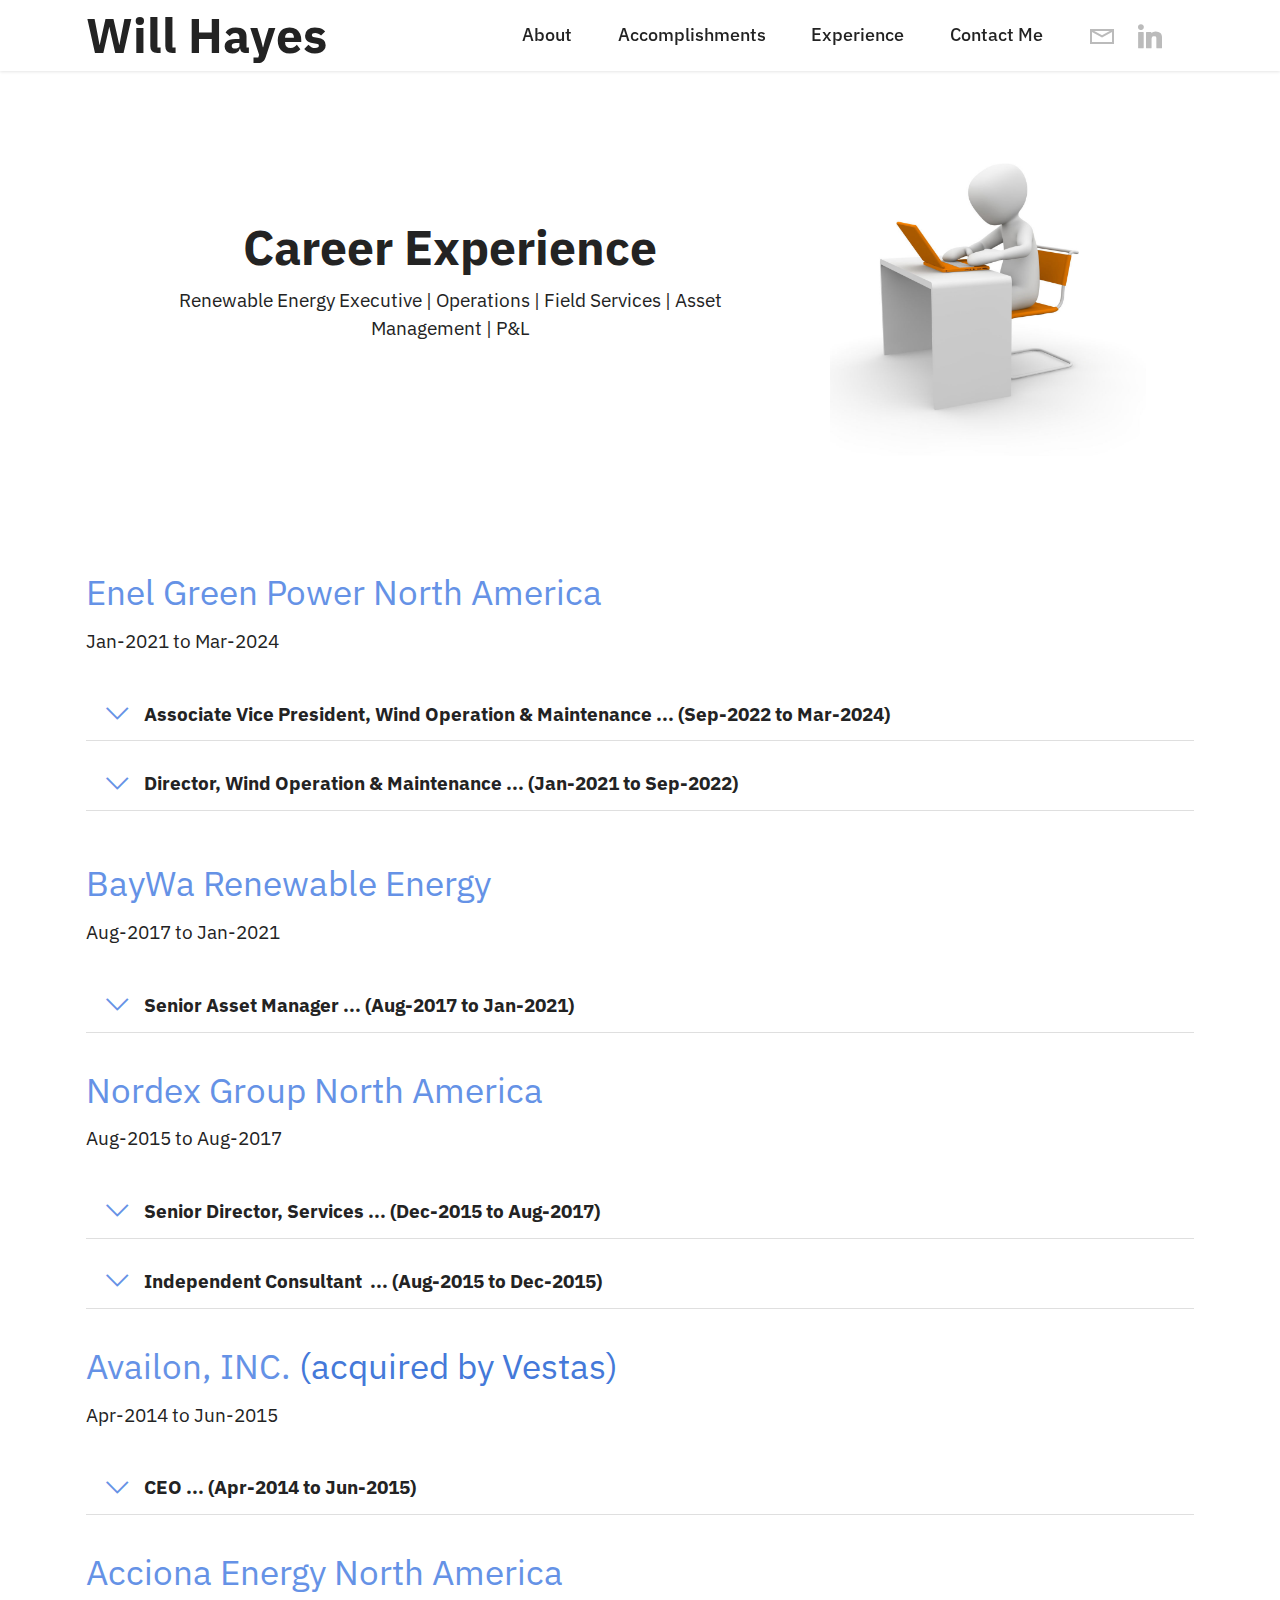
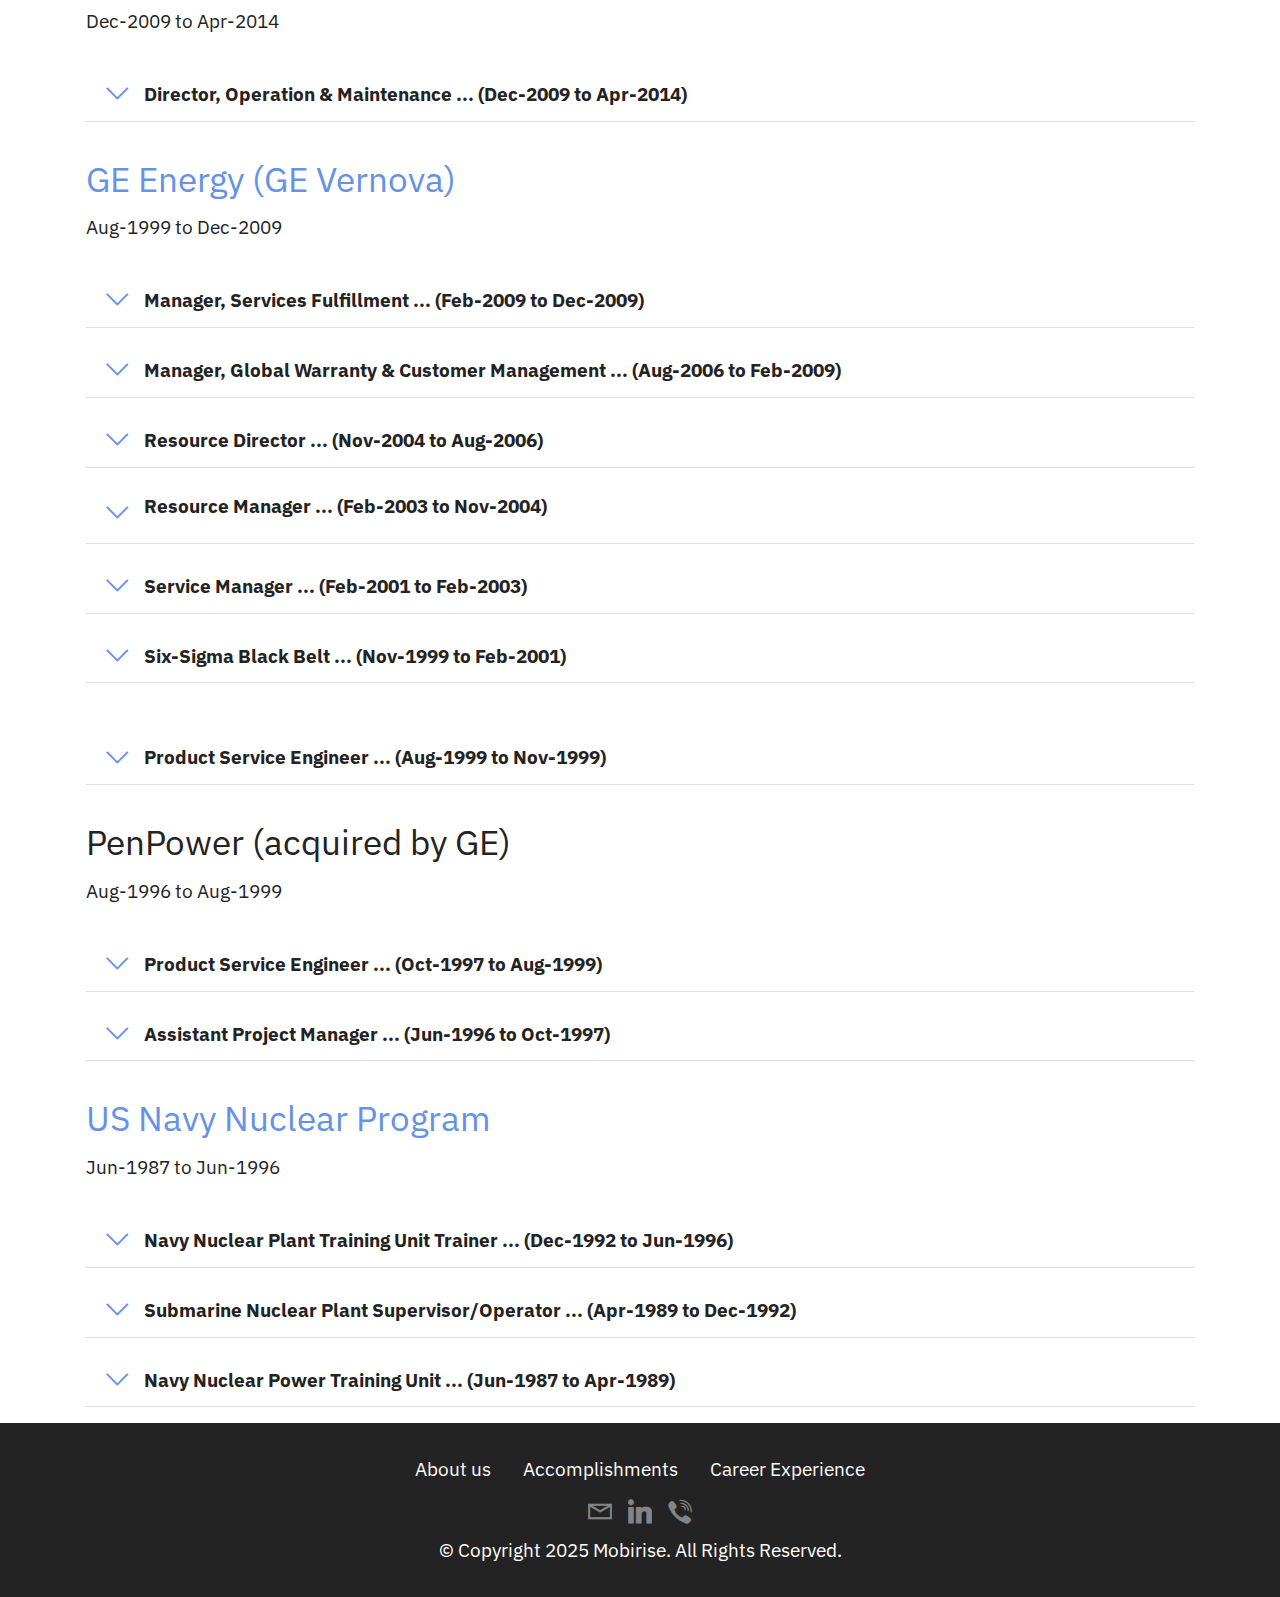
==== commit d2ec1822: "Rev 3 Uploaded" ====
--- a/page1.html
+++ b/page1.html
@@ -28,89 +28,7 @@
 </head>
 <body>
   
-  <section class="features15 cid-uoXUhtbkJl" id="features16-2c">
-
-    
-
-    
-    <div class="container">
-        <div class="content-wrapper">
-            <div class="row align-items-center">
-                <div class="col-12 col-lg">
-                    <div class="text-wrapper">
-                        <h6 class="card-title mbr-fonts-style display-2">
-                            <strong>Career Experience</strong></h6>
-                        <p class="mbr-text mbr-fonts-style mb-4 display-7">
-                            Renewable Energy Executive | Operations | Field Services | Asset Management | P&amp;L</p>
-                        
-                    </div>
-                </div>
-                <div class="col-12 col-lg-4">
-                    <div class="image-wrapper">
-                        <img src="assets/images/mbr-1076x1076.jpg" alt="Mobirise">
-                    </div>
-                </div>
-            </div>
-        </div>
-    </div>
-</section>
-
-<section class="engine"><a href="https://mobirise.info/k">develop own website</a></section><section class="content17 cid-uoLIncnhVR" id="content17-1u">
-
-    
-
-    
-
-    <div class="container">
-        <div class="row justify-content-center">
-            <div class="col-12 col-md-12">
-                <div class="mbr-section-head align-center">
-                    <h3 class="mbr-section-title mb-0 mbr-fonts-style display-5">
-                        <strong><a href="https://www.enelgreenpower.com/countries/north-america" class="text-primary" target="_blank">Enel Green Power North America</a></strong></h3>
-                    <h4 class="mbr-section-subtitle mb-0 mt-2 mbr-fonts-style display-7">Jan-2021 to Mar-2024</h4>
-                </div>
-                <div id="bootstrap-toggle" class="toggle-panel accordionStyles tab-content mt-4">
-                    <div class="card mb-3">
-                        <div class="card-header" role="tab" id="headingOne">
-                            <a role="button" class="collapsed panel-title text-black" data-toggle="collapse" data-core="" href="#collapse1_12" aria-expanded="false" aria-controls="collapse1">
-                                <span class="sign mbr-iconfont mbri-arrow-down inactive"></span>
-                                <h6 class="mbr-fonts-style display-7">
-                                    Associate Vice President, Wind Operation &amp; Maintenance ... (Sep-2022 to Mar-2024)</h6>
-                            </a>
-                        </div>
-                        <div id="collapse1_12" class="panel-collapse noScroll collapse" role="tabpanel" aria-labelledby="headingOne">
-                            <div class="panel-body p-3">
-                                <p class="mbr-fonts-style panel-text display-7">As Associate Vice President i was responsible for leading a 280-person cross function organization&nbsp;containing field operations, technical support, operational excellence, and site support departments and consisted of directors,  managers, and technicians to manage Enel's 7.5 GW wind fleet in the US and Canada and ensuring the safe, profitable production within regulatory guidelines. Across the 40 wind farms I was responsible to deliver $320M in energy sales revenue, $40M in field services revenue, and $250M in cost budget.&nbsp;<br><br>• Led&nbsp; the organization through a mindset change, re-organization, and a reduction in force with zero safety events resulting in an 11% reduction in cost.<br>• Spearheaded a change in insurance process improving visibility and tracking resulting in reduction in processing time from 12 months to 2 months and increase in $9M to the bottom line.<br> • Accelerated the roll-out of the global core operations &amp; maintenance system resulting in an improved adoption rate of the tool.<br>• Established technician career program allowing the technicians a clear progression roadmap to reduce attrition by staying competitive in the market.&nbsp;<br>• Boosted the safety culture by establishing hazard recognition targets resulting in an 85% increase in hazards reported and fixed.&nbsp;<br>• Coordinated with construction team for the safe and reliable handover of 5 wind farms (1.25 GWs)</p>
-                            </div>
-                        </div>
-                    </div>
-                    <div class="card mb-3">
-                        <div class="card-header" role="tab" id="headingTwo">
-                            <a role="button" class="collapsed panel-title text-black" data-toggle="collapse" data-core="" href="#collapse2_12" aria-expanded="false" aria-controls="collapse2">
-                                <span class="sign mbr-iconfont mbri-arrow-down inactive"></span>
-                                <h6 class="mbr-fonts-style display-7">Director, Wind Operation &amp; Maintenance ... (Jan-2021 to Sep-2022)</h6>
-                            </a>
-
-                        </div>
-                        <div id="collapse2_12" class="panel-collapse noScroll collapse" role="tabpanel" aria-labelledby="headingTwo">
-                            <div class="panel-body p-3">
-                                <p class="mbr-fonts-style panel-text display-7">
-                                    The Wind Operations &amp; Maintenance organization was responsible for the management of 6.3 GW of installed wind capacity in the US and Canada and ensuring the safe, profitable production within regulatory guidelines. As Director, I was responsible for leading a 80-person organization containing region managers, site managers, and technicians to manage Enel's 3.0 GW wind fleet in the US and Canada consisting of $200M energy sales revenue, $20M services revenue, and $122M cost budget across 17 wind farms.&nbsp;<br><br>•&nbsp;Implemented cost control initiatives and operating rhythms across the zone resulted in an cost 8% below budget.<br>• Negotiated end of warranty at 2 wind farms resulting in ~65% reduction in cost risk to the business. 
-<br>• Enhanced the safety culture by establishing hazard recognition targets and lessons learned protocol resulting in an 25% increase in hazards reported and fixed. <br>• Implemented structured approach to fault reduction and return to service improving issue resolution.<br></p>
-                            </div>
-                        </div>
-                    </div>
-                    
-                    
-                    
-                    
-                </div>
-            </div>
-        </div>
-    </div>
-</section>
-
-<section class="menu menu3 cid-uoL9nt1URe" once="menu" id="menu3-1g">
+  <section class="menu menu3 cid-uoL9nt1URe" once="menu" id="menu3-1g">
     
     <nav class="navbar navbar-dropdown navbar-fixed-top navbar-expand-lg">
         <div class="container">
@@ -148,6 +66,88 @@
     </nav>
 </section>
 
+<section class="engine"><a href="https://mobirise.info/a">online web builder</a></section><section class="features15 cid-uoXUhtbkJl" id="features16-2c">
+
+    
+
+    
+    <div class="container">
+        <div class="content-wrapper">
+            <div class="row align-items-center">
+                <div class="col-12 col-lg">
+                    <div class="text-wrapper">
+                        <h6 class="card-title mbr-fonts-style display-2">
+                            <strong>Career Experience</strong></h6>
+                        <p class="mbr-text mbr-fonts-style mb-4 display-7">
+                            Renewable Energy Executive | Operations | Field Services | Asset Management | P&amp;L</p>
+                        
+                    </div>
+                </div>
+                <div class="col-12 col-lg-4">
+                    <div class="image-wrapper">
+                        <img src="assets/images/mbr-1076x1076.jpg" alt="Mobirise">
+                    </div>
+                </div>
+            </div>
+        </div>
+    </div>
+</section>
+
+<section class="content17 cid-uoLIncnhVR" id="content17-1u">
+
+    
+
+    
+
+    <div class="container">
+        <div class="row justify-content-center">
+            <div class="col-12 col-md-12">
+                <div class="mbr-section-head align-center">
+                    <h3 class="mbr-section-title mb-0 mbr-fonts-style display-5">
+                        <strong><a href="https://www.enelgreenpower.com/countries/north-america" class="text-primary" target="_blank">Enel Green Power North America</a></strong></h3>
+                    <h4 class="mbr-section-subtitle mb-0 mt-2 mbr-fonts-style display-7">Jan-2021 to Mar-2024</h4>
+                </div>
+                <div id="bootstrap-toggle" class="toggle-panel accordionStyles tab-content mt-4">
+                    <div class="card mb-3">
+                        <div class="card-header" role="tab" id="headingOne">
+                            <a role="button" class="collapsed panel-title text-black" data-toggle="collapse" data-core="" href="#collapse1_12" aria-expanded="false" aria-controls="collapse1">
+                                <span class="sign mbr-iconfont mbri-arrow-down inactive"></span>
+                                <h6 class="mbr-fonts-style display-7">
+                                    Associate Vice President, Wind Operation &amp; Maintenance ... (Sep-2022 to Mar-2024)</h6>
+                            </a>
+                        </div>
+                        <div id="collapse1_12" class="panel-collapse noScroll collapse" role="tabpanel" aria-labelledby="headingOne">
+                            <div class="panel-body p-3">
+                                <p class="mbr-fonts-style panel-text display-7">As Associate Vice President i was responsible for leading a 280-person cross function organization&nbsp;containing field operations, technical support, operational excellence, and site support departments and consisted of directors,  managers, and technicians to manage Enel's 7.5 GW wind fleet in the US and Canada and ensuring the safe, profitable production within regulatory guidelines. Across the 40 wind farms I was responsible to deliver $320M in energy sales revenue, $40M in field services revenue, and $250M in cost budget.&nbsp;<br><br>• Led&nbsp; the organization through a mindset change, re-organization, and a reduction in force with zero safety events resulting in an 11% reduction in cost.<br>• Spearheaded a change in insurance process improving visibility and tracking resulting in reduction in processing time from 12 months to 2 months and increase in $9M to the bottom line.<br> • Accelerated the roll-out of the global core operations &amp; maintenance system resulting in an improved adoption rate of the tool.<br>• Established technician career program allowing the technicians a clear progression roadmap to reduce attrition by staying competitive in the market.&nbsp;<br>• Boosted the safety culture by establishing hazard recognition targets resulting in an 85% increase in hazards reported and fixed.&nbsp;<br>• Coordinated with construction team for the safe and reliable handover of 5 wind farms (1.25 GWs)</p>
+                            </div>
+                        </div>
+                    </div>
+                    <div class="card mb-3">
+                        <div class="card-header" role="tab" id="headingTwo">
+                            <a role="button" class="collapsed panel-title text-black" data-toggle="collapse" data-core="" href="#collapse2_12" aria-expanded="false" aria-controls="collapse2">
+                                <span class="sign mbr-iconfont mbri-arrow-down inactive"></span>
+                                <h6 class="mbr-fonts-style display-7">Director, Wind Operation &amp; Maintenance ... (Jan-2021 to Sep-2022)</h6>
+                            </a>
+
+                        </div>
+                        <div id="collapse2_12" class="panel-collapse noScroll collapse" role="tabpanel" aria-labelledby="headingTwo">
+                            <div class="panel-body p-3">
+                                <p class="mbr-fonts-style panel-text display-7">
+                                    The Wind Operations &amp; Maintenance organization was responsible for the management of 6.3 GW of installed wind capacity in the US and Canada and ensuring the safe, profitable production within regulatory guidelines. As Director, I was responsible for leading a 80-person organization containing region managers, site managers, and technicians to manage Enel's 3.0 GW wind fleet in the US and Canada consisting of $200M energy sales revenue, $20M services revenue, and $122M cost budget across 17 wind farms.&nbsp;<br><br>•&nbsp;Implemented cost control initiatives and operating rhythms across the zone resulted in an cost 8% below budget.<br>• Negotiated end of warranty at 2 wind farms resulting in ~65% reduction in cost risk to the business. 
+<br>• Enhanced the safety culture by establishing hazard recognition targets and lessons learned protocol resulting in an 25% increase in hazards reported and fixed. <br>• Implemented structured approach to fault reduction and return to service improving issue resolution.<br></p>
+                            </div>
+                        </div>
+                    </div>
+                    
+                    
+                    
+                    
+                </div>
+            </div>
+        </div>
+    </div>
+</section>
+
 <section class="content17 cid-uoLOrW17Uy" id="content17-1w">
 
     
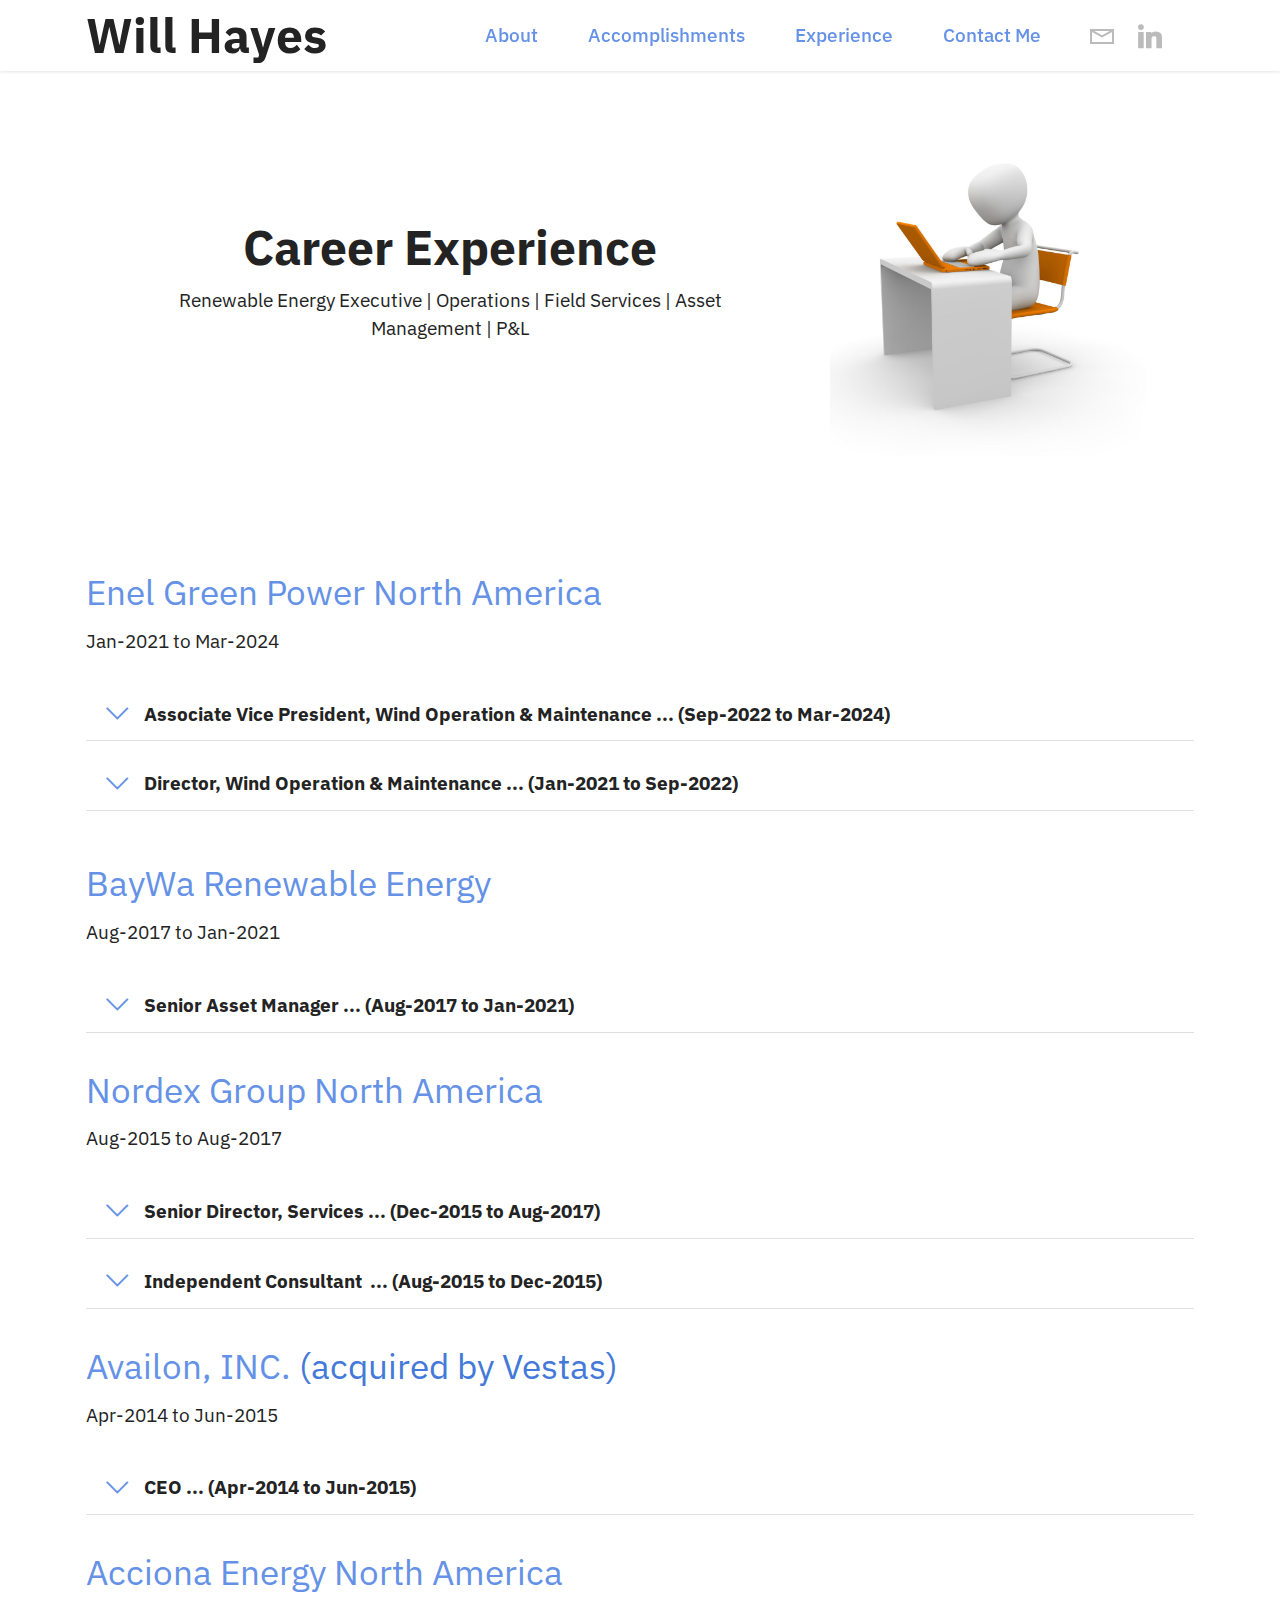
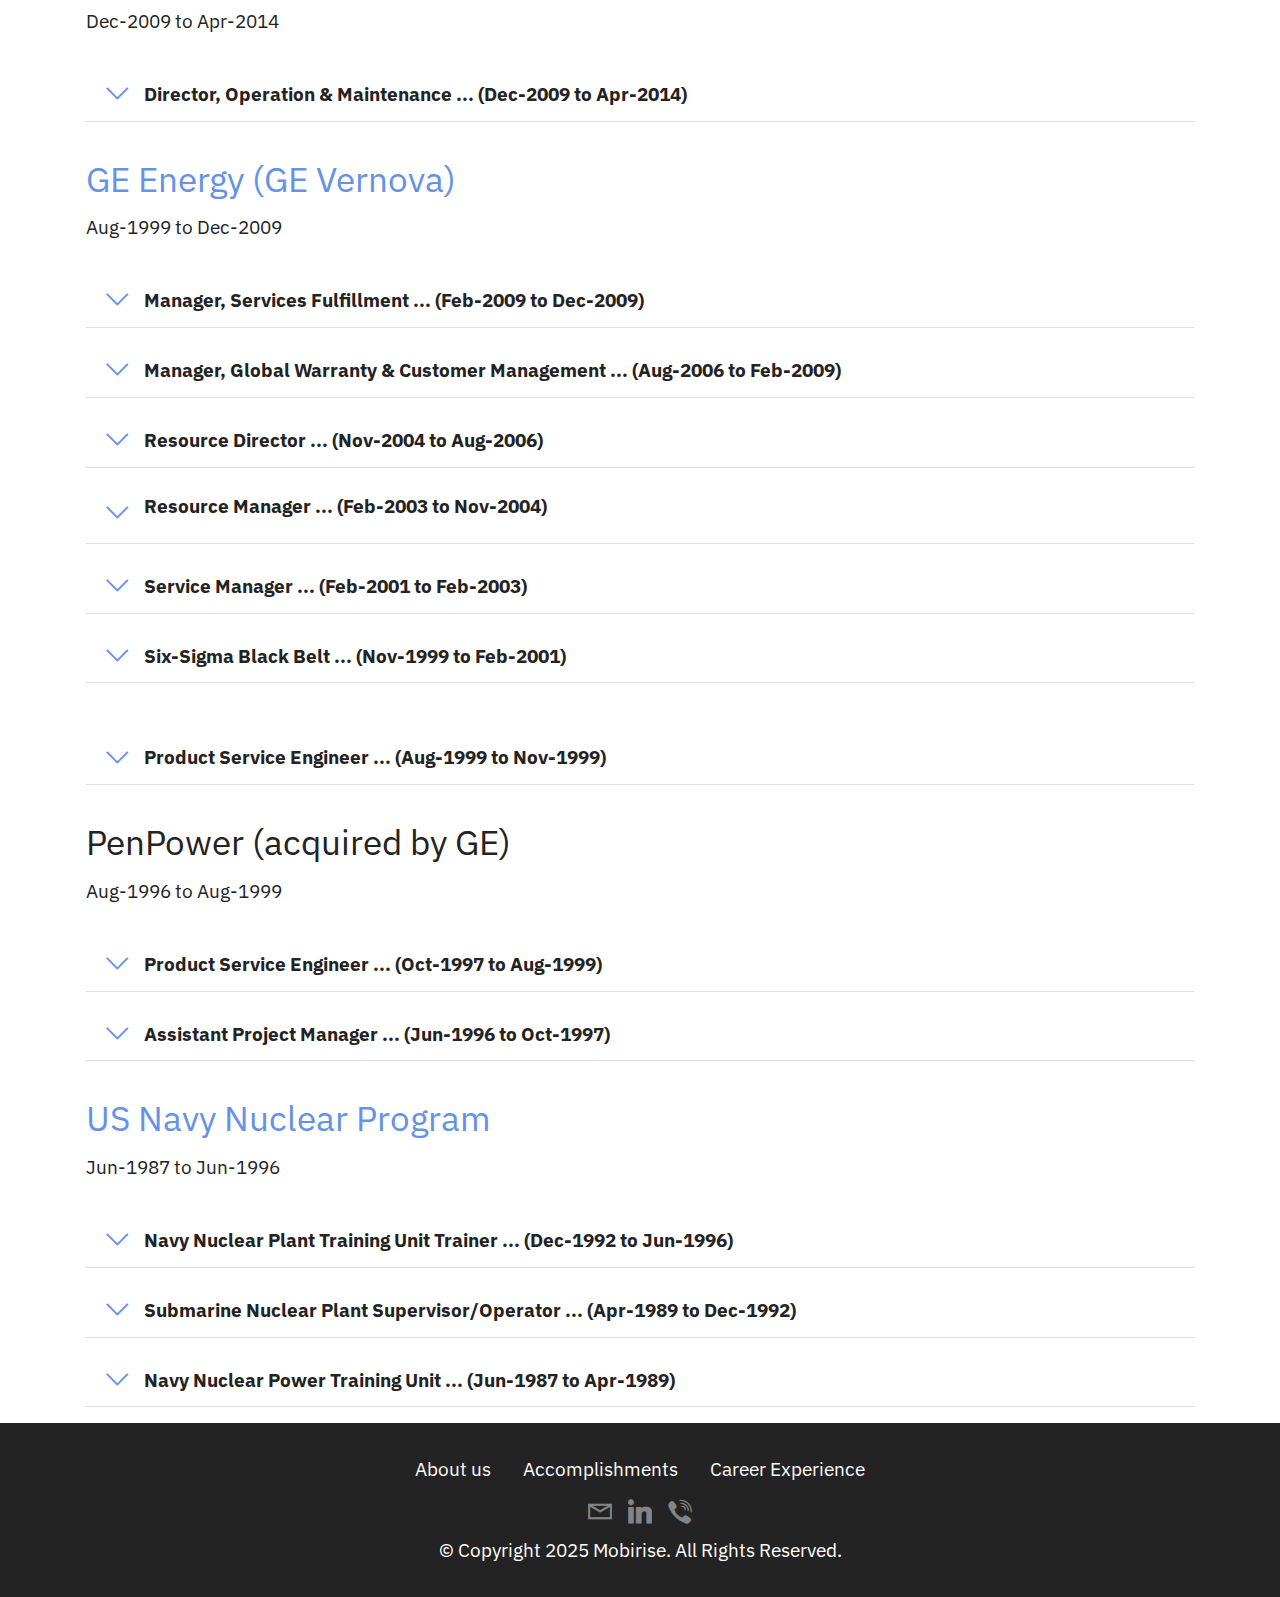
==== commit 63bfc1cb: "Revision 4 upload" ====
--- a/page1.html
+++ b/page1.html
@@ -45,11 +45,11 @@
                 </div>
             </button>
             <div class="collapse navbar-collapse" id="navbarSupportedContent">
-                <ul class="navbar-nav nav-dropdown nav-right" data-app-modern-menu="true"><li class="nav-item"><a class="nav-link link text-black text-primary display-4" href="index.html">
+                <ul class="navbar-nav nav-dropdown nav-right" data-app-modern-menu="true"><li class="nav-item"><a class="nav-link link text-primary display-7" href="index.html">
                             About</a></li>
-                    <li class="nav-item"><a class="nav-link link text-black text-primary display-4" href="page2.html">Accomplishments</a></li>
-                    <li class="nav-item"><a class="nav-link link text-black text-primary display-4" href="page1.html">Experience</a>
-                    </li><li class="nav-item"><a class="nav-link link text-black text-primary display-4" href="page3.html">Contact Me</a></li></ul>
+                    <li class="nav-item"><a class="nav-link link text-primary display-7" href="page2.html">Accomplishments</a></li>
+                    <li class="nav-item"><a class="nav-link link text-primary display-7" href="page1.html">Experience</a>
+                    </li><li class="nav-item"><a class="nav-link link text-primary display-7" href="page3.html">Contact Me</a></li></ul>
                 <div class="icons-menu">
                     <a class="iconfont-wrapper" href="mailto:will.e.hayes@gmail.com">
                         <span class="p-2 mbr-iconfont mobi-mbri-letter mobi-mbri" style="color: rgb(187, 187, 187); fill: rgb(187, 187, 187);"></span>
@@ -66,7 +66,7 @@
     </nav>
 </section>
 
-<section class="engine"><a href="https://mobirise.info/a">online web builder</a></section><section class="features15 cid-uoXUhtbkJl" id="features16-2c">
+<section class="engine"><a href="https://mobirise.info/o">portfolio site templates</a></section><section class="features15 cid-uoXUhtbkJl" id="features16-2c">
 
     
 
@@ -110,13 +110,13 @@
                 <div id="bootstrap-toggle" class="toggle-panel accordionStyles tab-content mt-4">
                     <div class="card mb-3">
                         <div class="card-header" role="tab" id="headingOne">
-                            <a role="button" class="collapsed panel-title text-black" data-toggle="collapse" data-core="" href="#collapse1_12" aria-expanded="false" aria-controls="collapse1">
+                            <a role="button" class="collapsed panel-title text-black" data-toggle="collapse" data-core="" href="#collapse1_13" aria-expanded="false" aria-controls="collapse1">
                                 <span class="sign mbr-iconfont mbri-arrow-down inactive"></span>
                                 <h6 class="mbr-fonts-style display-7">
                                     Associate Vice President, Wind Operation &amp; Maintenance ... (Sep-2022 to Mar-2024)</h6>
                             </a>
                         </div>
-                        <div id="collapse1_12" class="panel-collapse noScroll collapse" role="tabpanel" aria-labelledby="headingOne">
+                        <div id="collapse1_13" class="panel-collapse noScroll collapse" role="tabpanel" aria-labelledby="headingOne">
                             <div class="panel-body p-3">
                                 <p class="mbr-fonts-style panel-text display-7">As Associate Vice President i was responsible for leading a 280-person cross function organization&nbsp;containing field operations, technical support, operational excellence, and site support departments and consisted of directors,  managers, and technicians to manage Enel's 7.5 GW wind fleet in the US and Canada and ensuring the safe, profitable production within regulatory guidelines. Across the 40 wind farms I was responsible to deliver $320M in energy sales revenue, $40M in field services revenue, and $250M in cost budget.&nbsp;<br><br>• Led&nbsp; the organization through a mindset change, re-organization, and a reduction in force with zero safety events resulting in an 11% reduction in cost.<br>• Spearheaded a change in insurance process improving visibility and tracking resulting in reduction in processing time from 12 months to 2 months and increase in $9M to the bottom line.<br> • Accelerated the roll-out of the global core operations &amp; maintenance system resulting in an improved adoption rate of the tool.<br>• Established technician career program allowing the technicians a clear progression roadmap to reduce attrition by staying competitive in the market.&nbsp;<br>• Boosted the safety culture by establishing hazard recognition targets resulting in an 85% increase in hazards reported and fixed.&nbsp;<br>• Coordinated with construction team for the safe and reliable handover of 5 wind farms (1.25 GWs)</p>
                             </div>
@@ -124,13 +124,13 @@
                     </div>
                     <div class="card mb-3">
                         <div class="card-header" role="tab" id="headingTwo">
-                            <a role="button" class="collapsed panel-title text-black" data-toggle="collapse" data-core="" href="#collapse2_12" aria-expanded="false" aria-controls="collapse2">
+                            <a role="button" class="collapsed panel-title text-black" data-toggle="collapse" data-core="" href="#collapse2_13" aria-expanded="false" aria-controls="collapse2">
                                 <span class="sign mbr-iconfont mbri-arrow-down inactive"></span>
                                 <h6 class="mbr-fonts-style display-7">Director, Wind Operation &amp; Maintenance ... (Jan-2021 to Sep-2022)</h6>
                             </a>
 
                         </div>
-                        <div id="collapse2_12" class="panel-collapse noScroll collapse" role="tabpanel" aria-labelledby="headingTwo">
+                        <div id="collapse2_13" class="panel-collapse noScroll collapse" role="tabpanel" aria-labelledby="headingTwo">
                             <div class="panel-body p-3">
                                 <p class="mbr-fonts-style panel-text display-7">
                                     The Wind Operations &amp; Maintenance organization was responsible for the management of 6.3 GW of installed wind capacity in the US and Canada and ensuring the safe, profitable production within regulatory guidelines. As Director, I was responsible for leading a 80-person organization containing region managers, site managers, and technicians to manage Enel's 3.0 GW wind fleet in the US and Canada consisting of $200M energy sales revenue, $20M services revenue, and $122M cost budget across 17 wind farms.&nbsp;<br><br>•&nbsp;Implemented cost control initiatives and operating rhythms across the zone resulted in an cost 8% below budget.<br>• Negotiated end of warranty at 2 wind farms resulting in ~65% reduction in cost risk to the business. 
@@ -164,13 +164,13 @@
                 <div id="bootstrap-toggle" class="toggle-panel accordionStyles tab-content mt-4">
                     <div class="card mb-3">
                         <div class="card-header" role="tab" id="headingOne">
-                            <a role="button" class="collapsed panel-title text-black" data-toggle="collapse" data-core="" href="#collapse1_14" aria-expanded="false" aria-controls="collapse1">
+                            <a role="button" class="collapsed panel-title text-black" data-toggle="collapse" data-core="" href="#collapse1_15" aria-expanded="false" aria-controls="collapse1">
                                 <span class="sign mbr-iconfont mbri-arrow-down inactive"></span>
                                 <h6 class="mbr-fonts-style display-7">
                                     Senior Asset Manager ... (Aug-2017 to Jan-2021)</h6>
                             </a>
                         </div>
-                        <div id="collapse1_14" class="panel-collapse noScroll collapse" role="tabpanel" aria-labelledby="headingOne">
+                        <div id="collapse1_15" class="panel-collapse noScroll collapse" role="tabpanel" aria-labelledby="headingOne">
                             <div class="panel-body p-3">
                                 <p class="mbr-fonts-style panel-text display-7">As Senior Asset Manager, I was responsible for leading a 3-person organization containing asset managers to manage BayWa's 0.5 GW wind fleet ensuring safe, profitable operations within regulatory compliance.&nbsp;&nbsp;<br><br>•	Established and implemented policies and procedures to ensure consistency in service delivery, increasing Asset Management contract profitability by 6%.<br>•	Improved revenue collaborating with the QSE (Qualified Scheduling Entity) market strategy for optimizing hedge and merchant revenue in ERCOT region.
 <br>• Spearheaded creation of regulatory compliance framework to support adherence to FERC/NERC standards.<br>•	Implemented a fleet monitoring and reporting protocol improving visibility and response to issues.&nbsp;<br>• Led the commissioning of a 250 MW wind farm in ERCOT, ensuring checklist part #1, part #2, and part #3 were completed with no impact to completion and closing schedule.&nbsp;<br>•	Coordinated with the qualified scheduling entity a change in ERCOT market strategy to optimizing revenue through participation in the day ahead market.&nbsp;<br></p>
@@ -205,13 +205,13 @@
                 <div id="bootstrap-toggle" class="toggle-panel accordionStyles tab-content mt-4">
                     <div class="card mb-3">
                         <div class="card-header" role="tab" id="headingOne">
-                            <a role="button" class="collapsed panel-title text-black" data-toggle="collapse" data-core="" href="#collapse1_15" aria-expanded="false" aria-controls="collapse1">
+                            <a role="button" class="collapsed panel-title text-black" data-toggle="collapse" data-core="" href="#collapse1_16" aria-expanded="false" aria-controls="collapse1">
                                 <span class="sign mbr-iconfont mbri-arrow-down inactive"></span>
                                 <h6 class="mbr-fonts-style display-7">
                                     Senior Director, Services ... (Dec-2015 to Aug-2017)</h6>
                             </a>
                         </div>
-                        <div id="collapse1_15" class="panel-collapse noScroll collapse" role="tabpanel" aria-labelledby="headingOne">
+                        <div id="collapse1_16" class="panel-collapse noScroll collapse" role="tabpanel" aria-labelledby="headingOne">
                             <div class="panel-body p-3">
                                 <p class="mbr-fonts-style panel-text display-7">As Senior Director, I was responsible for merging two service organizations, leading a 120-person&nbsp; cross functional service organization containing region operations team, warehouse and logistics team, technical support team, customer account manager, and commercial sales manager. The organization was responsible for providing the warranty and long term service agreement fullfillment of the installed wind turbine fleet which consist of 1.8 GW under contract and 0.7 GW transactional fleet. Responsibilities included delivering revenue target of $28M&nbsp; and cost target of $24M.&nbsp;<br><br>•	Implemented fleet monitoring scorecard, increasing visibility to Availability, Reliability, and Return to Service.&nbsp;<br>•	Elevated contractual availability by 3.7% by enhancing fleet reliability, achieved through 69.7% reduction in faults.
 <br>•	Integrated AWP and Nordex services after acquisition of AWP by Nordex.
@@ -221,13 +221,13 @@
                     </div>
                     <div class="card mb-3">
                         <div class="card-header" role="tab" id="headingTwo">
-                            <a role="button" class="collapsed panel-title text-black" data-toggle="collapse" data-core="" href="#collapse2_15" aria-expanded="false" aria-controls="collapse2">
+                            <a role="button" class="collapsed panel-title text-black" data-toggle="collapse" data-core="" href="#collapse2_16" aria-expanded="false" aria-controls="collapse2">
                                 <span class="sign mbr-iconfont mbri-arrow-down inactive"></span>
                                 <h6 class="mbr-fonts-style display-7">Independent Consultant&nbsp; ... (Aug-2015 to Dec-2015)</h6>
                             </a>
 
                         </div>
-                        <div id="collapse2_15" class="panel-collapse noScroll collapse" role="tabpanel" aria-labelledby="headingTwo">
+                        <div id="collapse2_16" class="panel-collapse noScroll collapse" role="tabpanel" aria-labelledby="headingTwo">
                             <div class="panel-body p-3">
                                 <p class="mbr-fonts-style panel-text display-7">
                                     Recruited by CEO of Acciona Wind Power to perform an assessment of the Post Sales Service business’s culture, strategy, and operations. Responsibilities included client negotiation, assessment of the business’s mission, vision, strategy and operations to establish a strategic plan for the organization to deliver their business objectives. This included a thorough review of objectives, organization, process, procedures, and operating rhythm.<br><br>•	Establish action plan to improve culture (sense of urgency, accountability, and ownership), optimize operations (operating rigor, sense of urgency, improved communications), and document their key processes.<br></p>
@@ -261,13 +261,13 @@
                 <div id="bootstrap-toggle" class="toggle-panel accordionStyles tab-content mt-4">
                     <div class="card mb-3">
                         <div class="card-header" role="tab" id="headingOne">
-                            <a role="button" class="collapsed panel-title text-black" data-toggle="collapse" data-core="" href="#collapse1_16" aria-expanded="false" aria-controls="collapse1">
+                            <a role="button" class="collapsed panel-title text-black" data-toggle="collapse" data-core="" href="#collapse1_17" aria-expanded="false" aria-controls="collapse1">
                                 <span class="sign mbr-iconfont mbri-arrow-down inactive"></span>
                                 <h6 class="mbr-fonts-style display-7">
                                     CEO ... (Apr-2014 to Jun-2015)</h6>
                             </a>
                         </div>
-                        <div id="collapse1_16" class="panel-collapse noScroll collapse" role="tabpanel" aria-labelledby="headingOne">
+                        <div id="collapse1_17" class="panel-collapse noScroll collapse" role="tabpanel" aria-labelledby="headingOne">
                             <div class="panel-body p-3">
                                 <p class="mbr-fonts-style panel-text display-7">Responsibilities included establishing strategic plan for the organization, P&amp;L management. leading the organization (Sales, Operations, Engineering, Safety, Supply Chain, HR and Finance) which consisted of 5 direct reports and ~80 total employees, to deliver the Safety, Profitability, and Customer Satisfaction goals of the business. 
 <br>
@@ -304,13 +304,13 @@
                 <div id="bootstrap-toggle" class="toggle-panel accordionStyles tab-content mt-4">
                     <div class="card mb-3">
                         <div class="card-header" role="tab" id="headingOne">
-                            <a role="button" class="collapsed panel-title text-black" data-toggle="collapse" data-core="" href="#collapse1_17" aria-expanded="false" aria-controls="collapse1">
+                            <a role="button" class="collapsed panel-title text-black" data-toggle="collapse" data-core="" href="#collapse1_18" aria-expanded="false" aria-controls="collapse1">
                                 <span class="sign mbr-iconfont mbri-arrow-down inactive"></span>
                                 <h6 class="mbr-fonts-style display-7">
                                     Director, Operation &amp; Maintenance ... (Dec-2009 to Apr-2014)</h6>
                             </a>
                         </div>
-                        <div id="collapse1_17" class="panel-collapse noScroll collapse" role="tabpanel" aria-labelledby="headingOne">
+                        <div id="collapse1_18" class="panel-collapse noScroll collapse" role="tabpanel" aria-labelledby="headingOne">
                             <div class="panel-body p-3">
                                 <p class="mbr-fonts-style panel-text display-7">The&nbsp; Operations &amp; Maintenance organization was responsible for the management of 0.73 GW of installed wind capacity in the US and Canada and ensuring the safe, profitable production within regulatory guidelines. As Director, I was responsible for leading a 40-person organization containing operations manager, technical support, operational excellence, site managers, and technicians to manage the fleet in the US and Canada consisting of $100M energy sales revenue, $15M services revenue, and $49M cost budget across 9 wind farms.&nbsp;<br><br>•	Empowered organization by improving visibility through monthly financial reviews, resulting in total cash flow reduction of 15% relative to budget. <br>•	Established daily, weekly and monthly operating rhythm and communications resulting in an increase in availability, reduction in return to service, and improved fleet performance.
 <br>•	Established a technician development structure with levels of competency aligned to compensation, improving tech retention.<br></p>
@@ -344,13 +344,13 @@
                 <div id="bootstrap-toggle" class="toggle-panel accordionStyles tab-content mt-4">
                     <div class="card mb-3">
                         <div class="card-header" role="tab" id="headingOne">
-                            <a role="button" class="collapsed panel-title text-black" data-toggle="collapse" data-core="" href="#collapse1_18" aria-expanded="false" aria-controls="collapse1">
+                            <a role="button" class="collapsed panel-title text-black" data-toggle="collapse" data-core="" href="#collapse1_19" aria-expanded="false" aria-controls="collapse1">
                                 <span class="sign mbr-iconfont mbri-arrow-down inactive"></span>
                                 <h6 class="mbr-fonts-style display-7">
                                     Manager, Services Fulfillment ... (Feb-2009 to Dec-2009)</h6>
                             </a>
                         </div>
-                        <div id="collapse1_18" class="panel-collapse noScroll collapse" role="tabpanel" aria-labelledby="headingOne">
+                        <div id="collapse1_19" class="panel-collapse noScroll collapse" role="tabpanel" aria-labelledby="headingOne">
                             <div class="panel-body p-3">
                                 <p class="mbr-fonts-style panel-text display-7">As Manager, Service Fulfillment, I was responsible for evaluating GE Wind Services business and establishing a strategy for profitability, establishing commercial strategies relative to service offerings, develops and manages strategically important third-party relationships. This included review of current competencies, establishing plan to fill gaps, and structure of business.<br><br>•	Established Service Strategy for new country entry into Brazil.<br>•	Established process for commercialization of new offerings and worked closely with commercial team to determine how offering would be fulfilled.&nbsp;<br></p>
                             </div>
@@ -358,13 +358,13 @@
                     </div>
                     <div class="card mb-3">
                         <div class="card-header" role="tab" id="headingTwo">
-                            <a role="button" class="collapsed panel-title text-black" data-toggle="collapse" data-core="" href="#collapse2_18" aria-expanded="false" aria-controls="collapse2">
+                            <a role="button" class="collapsed panel-title text-black" data-toggle="collapse" data-core="" href="#collapse2_19" aria-expanded="false" aria-controls="collapse2">
                                 <span class="sign mbr-iconfont mbri-arrow-down inactive"></span>
                                 <h6 class="mbr-fonts-style display-7">Manager, Global Warranty &amp; Customer Management ... (Aug-2006 to Feb-2009)</h6>
                             </a>
 
                         </div>
-                        <div id="collapse2_18" class="panel-collapse noScroll collapse" role="tabpanel" aria-labelledby="headingTwo">
+                        <div id="collapse2_19" class="panel-collapse noScroll collapse" role="tabpanel" aria-labelledby="headingTwo">
                             <div class="panel-body p-3">
                                 <p class="mbr-fonts-style panel-text display-7">As the Manager, Global Warranty and Customer Manager, I was responsible for day-to-day operations and management of three global GE Wind Product Warranty teams located in the US, Germany, Spain, and Asia. This included Warranty Management team of 9 people responsible for timely review and disposition of all claims related to product quality and Customer Manager team of 12 senior people responsible for customer claim and issue resolution and the Contract Management team consisting of 3 people that provide detailed reviews and contract analysis. Also, responsible for escalation of issues, communicating risk to the business, and customer interactions, responsiveness, and negotiations of large claims.<br><br>•	Reduced overall product quality cost by 10% by establishing process around evaluation and approval related to contractual obligations and feedback mechanisms into engineering for early notification
 <br>• Increased customer responsiveness by establishing a team and processes focused on customer issue resolution reducing cycle time by 75%.<br>•	Acting Manager, Product Service and Warranty, I established strategy for Global Product Service group receiving an award for establishment of the strategy for the Product Service group, which included increasing the headcount by 100% to account for growth. I received an award for establishment of that organization&nbsp;<br> </p>
@@ -373,12 +373,12 @@
                     </div>
                     <div class="card mb-3">
                         <div class="card-header" role="tab" id="headingThree">
-                            <a role="button" class="collapsed panel-title text-black" data-toggle="collapse" data-core="" href="#collapse3_18" aria-expanded="false" aria-controls="collapse3">
+                            <a role="button" class="collapsed panel-title text-black" data-toggle="collapse" data-core="" href="#collapse3_19" aria-expanded="false" aria-controls="collapse3">
                                 <span class="sign mbr-iconfont mbri-arrow-down inactive"></span>
                                 <h6 class="mbr-fonts-style display-7">Resource Director ... (Nov-2004 to Aug-2006)</h6>
                             </a>
                         </div>
-                        <div id="collapse3_18" class="panel-collapse noScroll collapse" role="tabpanel" aria-labelledby="headingThree">
+                        <div id="collapse3_19" class="panel-collapse noScroll collapse" role="tabpanel" aria-labelledby="headingThree">
                             <div class="panel-body p-3">
                                 <p class="mbr-fonts-style panel-text display-7">As Resource Director for the Industrial Installation and Field Services organization, I was responsible for the management and day-to-day operations of 12 senior field engineers, Time and Material job quoting, negotiating and P&amp;L; maximizing assigned time; 24x7 customer support; solving receivable issues; cost control; and communicating key business metrics.<br><br>•	Increased field engineer billable time 6% increasing revenue $17K per field engineer per year.
 <br>•	Integrated two organizations simplifying workflow and decrease head count needs resulting in an annual $150K savings to the business.
@@ -388,12 +388,12 @@
                     </div>
                     <div class="card mb-3">
                         <div class="card-header" role="tab" id="headingThree">
-                            <a role="button" class="collapsed panel-title text-black" data-toggle="collapse" data-core="" href="#collapse4_18" aria-expanded="false" aria-controls="collapse4">
+                            <a role="button" class="collapsed panel-title text-black" data-toggle="collapse" data-core="" href="#collapse4_19" aria-expanded="false" aria-controls="collapse4">
                                 <span class="sign mbr-iconfont mbri-arrow-down inactive"></span>
                                 <h6 class="mbr-fonts-style display-7"><p><strong>Resource Manager ... (Feb-2003 to Nov-2004)</strong></p></h6>
                             </a>
                         </div>
-                        <div id="collapse4_18" class="panel-collapse noScroll collapse" role="tabpanel" aria-labelledby="headingThree">
+                        <div id="collapse4_19" class="panel-collapse noScroll collapse" role="tabpanel" aria-labelledby="headingThree">
                             <div class="panel-body p-3">
                                 <p class="mbr-fonts-style panel-text display-7">As Resource Manager for GE Industrial Services, I was responsible for the day-to-day operations of three districts (11 states), Time and Material job quoting, negotiating and ensure P&amp;L delivered the contribution margin; maximizing assigned time of 60 field engineers; staffing all jobs in the districts; 24x7 customer support; solving receivable issues; cost control; and communicating with key business metrics.<br><br>•	Decreased financial system rollout impact by leading department wide team in process development and training.&nbsp;&nbsp;<br>•	Decreased billing issues, rework, and increased revenue during financial system roll-out.&nbsp;<br>•	Trained 13 operations personnel and 120 field engineers, on new financial system, remotely reducing training cost by $40K.&nbsp;<br></p>
                             </div>
@@ -401,12 +401,12 @@
                     </div>
                     <div class="card mb-3">
                         <div class="card-header" role="tab" id="headingThree">
-                            <a role="button" class="collapsed panel-title text-black" data-toggle="collapse" data-core="" href="#collapse5_18" aria-expanded="false" aria-controls="collapse5">
+                            <a role="button" class="collapsed panel-title text-black" data-toggle="collapse" data-core="" href="#collapse5_19" aria-expanded="false" aria-controls="collapse5">
                                 <span class="mbr-iconfont mobi-mbri-arrow-down mobi-mbri inactive"></span>
                                 <h6 class="mbr-fonts-style display-7">Service Manager ... (Feb-2001 to Feb-2003)</h6>
                             </a>
                         </div>
-                        <div id="collapse5_18" class="panel-collapse noScroll collapse" role="tabpanel" aria-labelledby="headingThree">
+                        <div id="collapse5_19" class="panel-collapse noScroll collapse" role="tabpanel" aria-labelledby="headingThree">
                             <div class="panel-body p-3">
                                 <p class="mbr-fonts-style panel-text display-7">GE Digital Energy established a high quality and reliable, modular, power backup system for data centers. As Service Manager, I was responsible for the establishment of a service business responsible for the installation, commissioning, and operations of&nbsp; the backup systems.&nbsp;<br><br>•	Installed and commissioned the first of a new product 18% below budget and 2 weeks early in a 3-month program.<br>•	Initiated product fulfillment metrics and process changes which decreased delivery issues by 10% in 6 months 
 <br>• Standardized installation and commissioning processes resulting in a decreased installation time and reduced commissioning issues. &nbsp;<br>• Created the service's processes and metrics to support the organizations objectives. 
@@ -416,12 +416,12 @@
                     </div>
                     <div class="card mb-3">
                         <div class="card-header" role="tab" id="headingThree">
-                            <a role="button" class="collapsed panel-title text-black" data-toggle="collapse" data-core="" href="#collapse6_18" aria-expanded="false" aria-controls="collapse6">
+                            <a role="button" class="collapsed panel-title text-black" data-toggle="collapse" data-core="" href="#collapse6_19" aria-expanded="false" aria-controls="collapse6">
                                 <span class="mbr-iconfont mobi-mbri-arrow-down mobi-mbri inactive"></span>
                                 <h6 class="mbr-fonts-style display-7">Six-Sigma Black Belt ... (Nov-1999 to Feb-2001)</h6>
                             </a>
                         </div>
-                        <div id="collapse6_18" class="panel-collapse noScroll collapse" role="tabpanel" aria-labelledby="headingThree">
+                        <div id="collapse6_19" class="panel-collapse noScroll collapse" role="tabpanel" aria-labelledby="headingThree">
                             <div class="panel-body p-3">
                                 <p class="mbr-fonts-style panel-text display-7">As Six-Sigma Black Belt for GE Power Systems, I was responsible for the management of Six Sigma Quality program. This included setting project goals, business metrics, and training; monitoring customer responsiveness metrics; and making recommendations for process/metric changes.
 <br>
@@ -453,13 +453,13 @@
                 <div id="bootstrap-toggle" class="toggle-panel accordionStyles tab-content mt-4">
                     <div class="card mb-3">
                         <div class="card-header" role="tab" id="headingOne">
-                            <a role="button" class="collapsed panel-title text-black" data-toggle="collapse" data-core="" href="#collapse1_19" aria-expanded="false" aria-controls="collapse1">
+                            <a role="button" class="collapsed panel-title text-black" data-toggle="collapse" data-core="" href="#collapse1_20" aria-expanded="false" aria-controls="collapse1">
                                 <span class="sign mbr-iconfont mbri-arrow-down inactive"></span>
                                 <h6 class="mbr-fonts-style display-7">
                                     Product Service Engineer ... (Aug-1999 to Nov-1999)</h6>
                             </a>
                         </div>
-                        <div id="collapse1_19" class="panel-collapse noScroll collapse" role="tabpanel" aria-labelledby="headingOne">
+                        <div id="collapse1_20" class="panel-collapse noScroll collapse" role="tabpanel" aria-labelledby="headingOne">
                             <div class="panel-body p-3">
                                 <p class="mbr-fonts-style panel-text display-7">As the Product Service Engineer for GE Power Systems, I was responsible for supporting the customers by leading technical teams during root cause analysis, communication to the customer, and roll-out of the solutions for conventional power generating plants. This included providing technical consulting to the customers; managing technical programs; and establishing top issues processes.<br><br>•	Developed root cause analysis process increasing consistency and decreasing reaction time.<br></p>
                             </div>
@@ -492,13 +492,13 @@
                 <div id="bootstrap-toggle" class="toggle-panel accordionStyles tab-content mt-4">
                     <div class="card mb-3">
                         <div class="card-header" role="tab" id="headingOne">
-                            <a role="button" class="collapsed panel-title text-black" data-toggle="collapse" data-core="" href="#collapse1_20" aria-expanded="false" aria-controls="collapse1">
+                            <a role="button" class="collapsed panel-title text-black" data-toggle="collapse" data-core="" href="#collapse1_21" aria-expanded="false" aria-controls="collapse1">
                                 <span class="sign mbr-iconfont mbri-arrow-down inactive"></span>
                                 <h6 class="mbr-fonts-style display-7">
                                     Product Service Engineer ... (Oct-1997 to Aug-1999)</h6>
                             </a>
                         </div>
-                        <div id="collapse1_20" class="panel-collapse noScroll collapse" role="tabpanel" aria-labelledby="headingOne">
+                        <div id="collapse1_21" class="panel-collapse noScroll collapse" role="tabpanel" aria-labelledby="headingOne">
                             <div class="panel-body p-3">
                                 <p class="mbr-fonts-style panel-text display-7">
                                     Contract employee to GE Energy supporting the product services team, responsible for leading technical teams during root cause analysis for power generating plants; providing technical consulting to power generating customers; managing technical programs; and establishing top issues processes. Managed a $21M warranty budget.<br><br>•	Coordinated cross-functional engineering team increasing operational reliability by decreasing plant trips 86%.<br>• Executed a fleet wide control upgrade program on time and under budget, including communicating the issue, cause, and solution to the customers and handling any of their concerns.&nbsp;<br><br></p>
@@ -507,13 +507,13 @@
                     </div>
                     <div class="card mb-3">
                         <div class="card-header" role="tab" id="headingTwo">
-                            <a role="button" class="collapsed panel-title text-black" data-toggle="collapse" data-core="" href="#collapse2_20" aria-expanded="false" aria-controls="collapse2">
+                            <a role="button" class="collapsed panel-title text-black" data-toggle="collapse" data-core="" href="#collapse2_21" aria-expanded="false" aria-controls="collapse2">
                                 <span class="sign mbr-iconfont mbri-arrow-down inactive"></span>
                                 <h6 class="mbr-fonts-style display-7">Assistant Project Manager ... (Jun-1996 to Oct-1997)</h6>
                             </a>
 
                         </div>
-                        <div id="collapse2_20" class="panel-collapse noScroll collapse" role="tabpanel" aria-labelledby="headingTwo">
+                        <div id="collapse2_21" class="panel-collapse noScroll collapse" role="tabpanel" aria-labelledby="headingTwo">
                             <div class="panel-body p-3">
                                 <p class="mbr-fonts-style panel-text display-7">
                                     Contract employee to GE Energy supporting the construction and project management team, responsible for the commercial support of a large, combined cycle power plant.<br><br>• Created a fault operation data base to be used by the power plant operator.<br></p>
@@ -546,12 +546,12 @@
                 <div id="bootstrap-toggle" class="toggle-panel accordionStyles tab-content mt-4">
                     <div class="card mb-3">
                         <div class="card-header" role="tab" id="headingOne">
-                            <a role="button" class="collapsed panel-title text-black" data-toggle="collapse" data-core="" href="#collapse1_21" aria-expanded="false" aria-controls="collapse1">
+                            <a role="button" class="collapsed panel-title text-black" data-toggle="collapse" data-core="" href="#collapse1_22" aria-expanded="false" aria-controls="collapse1">
                                 <span class="sign mbr-iconfont mbri-arrow-down inactive"></span>
                                 <h6 class="mbr-fonts-style display-7">Navy Nuclear Plant Training Unit Trainer ... (Dec-1992 to Jun-1996)</h6>
                             </a>
                         </div>
-                        <div id="collapse1_21" class="panel-collapse noScroll collapse" role="tabpanel" aria-labelledby="headingOne">
+                        <div id="collapse1_22" class="panel-collapse noScroll collapse" role="tabpanel" aria-labelledby="headingOne">
                             <div class="panel-body p-3">
                                 <p class="mbr-fonts-style panel-text display-7">
                                     Responsible for supervising plant operations team ensuring that the plant operated in accordance with strict standards; training 150 staff operators in operations and maintenance; training student officers to lead the plant operating personnel.<br><br>• First enlisted qualified as engineering officer of the watch coming out of a refuling overhaul, role usually reserved for officers. <br>• Selected by staff training group as the only enlisted engineering officer of the watch to lead the operations team in an operational reactor safe guards exam.<br> •	Received Letter of Commendation, and the Navy Achievement Medal.
@@ -561,13 +561,13 @@
                     </div>
                     <div class="card mb-3">
                         <div class="card-header" role="tab" id="headingTwo">
-                            <a role="button" class="collapsed panel-title text-black" data-toggle="collapse" data-core="" href="#collapse2_21" aria-expanded="false" aria-controls="collapse2">
+                            <a role="button" class="collapsed panel-title text-black" data-toggle="collapse" data-core="" href="#collapse2_22" aria-expanded="false" aria-controls="collapse2">
                                 <span class="sign mbr-iconfont mbri-arrow-down inactive"></span>
                                 <h6 class="mbr-fonts-style display-7">Submarine Nuclear Plant Supervisor/Operator ... (Apr-1989 to Dec-1992)</h6>
                             </a>
 
                         </div>
-                        <div id="collapse2_21" class="panel-collapse noScroll collapse" role="tabpanel" aria-labelledby="headingTwo">
+                        <div id="collapse2_22" class="panel-collapse noScroll collapse" role="tabpanel" aria-labelledby="headingTwo">
                             <div class="panel-body p-3">
                                 <p class="mbr-fonts-style panel-text display-7">Assigned to a Los Angeles class submarine out of Pearl Harbor, HI. As a&nbsp;Nuclear Electrician’s Mate, I was responsible for the operation and maintenance of the ship's electrical power generation systems, lighting systems, electrical equipment and electrical appliances. <br><br>•	Qualified engineering watch supervisor and engineering duty petty officer in short period following overhaul.<br>• Executed a full battery system change out on-schedule and under budget with no safety events.<br>•	Received Letter of Commendation, and two Letters of Appreciation.&nbsp;<br></p>
                             </div>
@@ -575,12 +575,12 @@
                     </div>
                     <div class="card mb-3">
                         <div class="card-header" role="tab" id="headingThree">
-                            <a role="button" class="collapsed panel-title text-black" data-toggle="collapse" data-core="" href="#collapse3_21" aria-expanded="false" aria-controls="collapse3">
+                            <a role="button" class="collapsed panel-title text-black" data-toggle="collapse" data-core="" href="#collapse3_22" aria-expanded="false" aria-controls="collapse3">
                                 <span class="sign mbr-iconfont mbri-arrow-down inactive"></span>
                                 <h6 class="mbr-fonts-style display-7">Navy Nuclear Power Training Unit ... (Jun-1987 to Apr-1989)</h6>
                             </a>
                         </div>
-                        <div id="collapse3_21" class="panel-collapse noScroll collapse" role="tabpanel" aria-labelledby="headingThree">
+                        <div id="collapse3_22" class="panel-collapse noScroll collapse" role="tabpanel" aria-labelledby="headingThree">
                             <div class="panel-body p-3">
                                 <p class="mbr-fonts-style panel-text display-7">Graduated Navy Nuclear Power training program.<br><br>• Navy Electricians Mate "A" school in Orlando, FL<br>• Navy Nuclear Power Trainining school in Orlando, FL<br>• Navy Prototype Training Unit in Idaho Falls, ID<br><br></p>
                             </div>
--- a/assets/mobirise/css/mbr-additional.css
+++ b/assets/mobirise/css/mbr-additional.css
@@ -2057,6 +2057,14 @@
   color: #4479d9;
   text-align: center;
 }
+.cid-upB57okJuK {
+  padding-top: 2rem;
+  padding-bottom: 0rem;
+  background-color: #ffffff;
+}
+.cid-upB57okJuK .mbr-section-title {
+  color: #4479d9;
+}
 .cid-uoL9nt1URe {
   z-index: 1000;
   width: 100%;
@@ -2404,48 +2412,23 @@
     left: -1rem;
   }
 }
-.cid-upfj9FepNK {
-  padding-top: 2rem;
-  padding-bottom: 3rem;
+.cid-upB3l9YMJM {
+  padding-top: 0rem;
+  padding-bottom: 2rem;
   background-color: #ffffff;
 }
-.cid-upfj9FepNK .top-line {
-  display: flex;
-  justify-content: space-between;
-}
-.cid-upfj9FepNK .mbr-section-title,
-.cid-upfj9FepNK .mbr-section-subtitle {
-  text-align: center;
-}
-.cid-upfj9FepNK .card:not(:nth-last-child(1)) {
-  margin-bottom: 2rem;
-}
-.cid-upfj9FepNK .card-wrapper {
-  border-radius: 4px;
-  background-color: #fafafa;
-  background-color: transparent;
-}
-.cid-upfj9FepNK .image-wrapper img {
+@media (max-width: 991px) {
+  .cid-upB3l9YMJM .image-wrapper {
+    margin-bottom: 1rem;
+  }
+}
+.cid-upB3l9YMJM .row {
+  flex-direction: row-reverse;
+}
+.cid-upB3l9YMJM img {
   width: 100%;
-  object-fit: cover;
-}
-@media (max-width: 767px) {
-  .cid-upfj9FepNK .card-box {
-    padding: 1rem;
-  }
-}
-@media (min-width: 768px) {
-  .cid-upfj9FepNK .card-box {
-    padding-right: 2rem;
-  }
-}
-@media (min-width: 992px) {
-  .cid-upfj9FepNK .card-box {
-    padding-left: 2rem;
-    padding-right: 4rem;
-  }
-}
-.cid-upfj9FepNK H3 {
+}
+.cid-upB3l9YMJM .mbr-description {
   color: #4479d9;
 }
 .cid-uoLpqIvoYu {
--- a/assets/mobirise/css/mbr-additional.css
+++ b/assets/mobirise/css/mbr-additional.css
@@ -2057,6 +2057,14 @@
   color: #4479d9;
   text-align: center;
 }
+.cid-upB57okJuK {
+  padding-top: 2rem;
+  padding-bottom: 0rem;
+  background-color: #ffffff;
+}
+.cid-upB57okJuK .mbr-section-title {
+  color: #4479d9;
+}
 .cid-uoL9nt1URe {
   z-index: 1000;
   width: 100%;
@@ -2404,48 +2412,23 @@
     left: -1rem;
   }
 }
-.cid-upfj9FepNK {
-  padding-top: 2rem;
-  padding-bottom: 3rem;
+.cid-upB3l9YMJM {
+  padding-top: 0rem;
+  padding-bottom: 2rem;
   background-color: #ffffff;
 }
-.cid-upfj9FepNK .top-line {
-  display: flex;
-  justify-content: space-between;
-}
-.cid-upfj9FepNK .mbr-section-title,
-.cid-upfj9FepNK .mbr-section-subtitle {
-  text-align: center;
-}
-.cid-upfj9FepNK .card:not(:nth-last-child(1)) {
-  margin-bottom: 2rem;
-}
-.cid-upfj9FepNK .card-wrapper {
-  border-radius: 4px;
-  background-color: #fafafa;
-  background-color: transparent;
-}
-.cid-upfj9FepNK .image-wrapper img {
+@media (max-width: 991px) {
+  .cid-upB3l9YMJM .image-wrapper {
+    margin-bottom: 1rem;
+  }
+}
+.cid-upB3l9YMJM .row {
+  flex-direction: row-reverse;
+}
+.cid-upB3l9YMJM img {
   width: 100%;
-  object-fit: cover;
-}
-@media (max-width: 767px) {
-  .cid-upfj9FepNK .card-box {
-    padding: 1rem;
-  }
-}
-@media (min-width: 768px) {
-  .cid-upfj9FepNK .card-box {
-    padding-right: 2rem;
-  }
-}
-@media (min-width: 992px) {
-  .cid-upfj9FepNK .card-box {
-    padding-left: 2rem;
-    padding-right: 4rem;
-  }
-}
-.cid-upfj9FepNK H3 {
+}
+.cid-upB3l9YMJM .mbr-description {
   color: #4479d9;
 }
 .cid-uoLpqIvoYu {
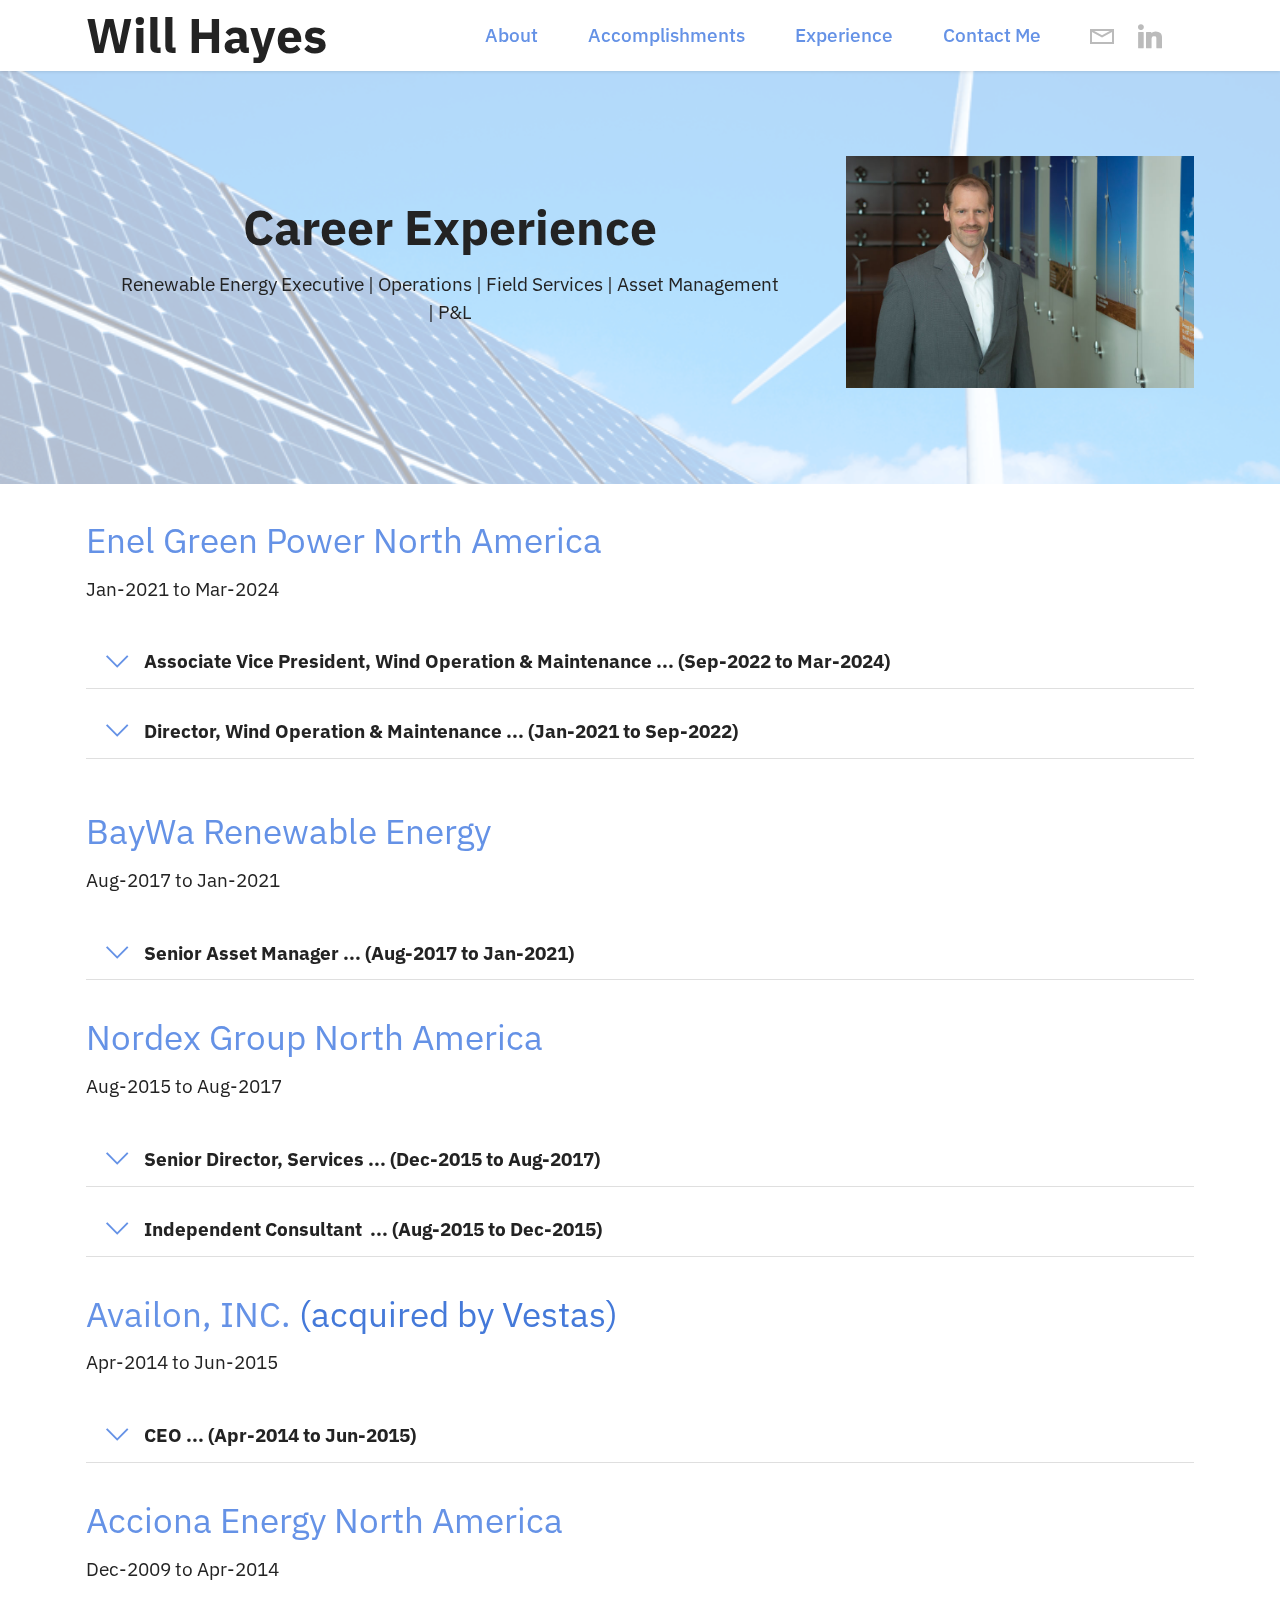
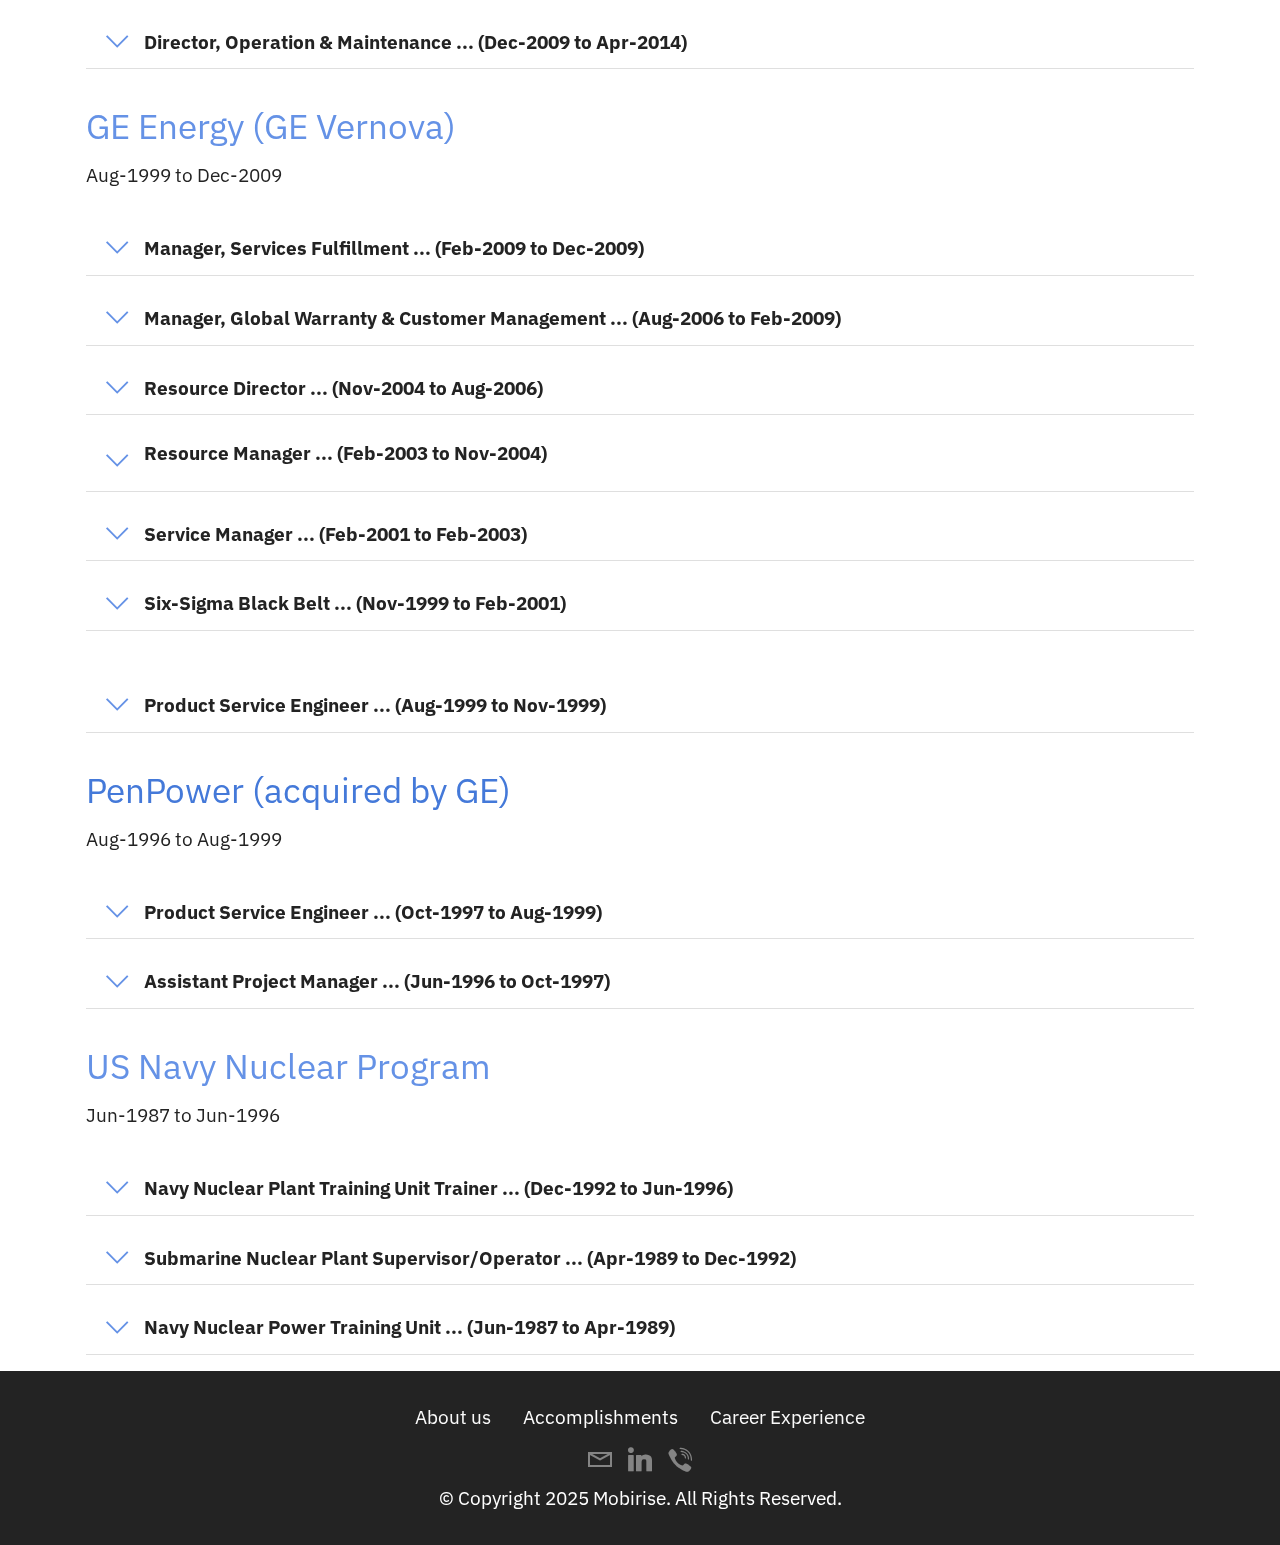
==== commit c7fb4bdc: "Upload rev 5" ====
--- a/page1.html
+++ b/page1.html
@@ -66,27 +66,25 @@
     </nav>
 </section>
 
-<section class="engine"><a href="https://mobirise.info/o">portfolio site templates</a></section><section class="features15 cid-uoXUhtbkJl" id="features16-2c">
-
-    
-
-    
-    <div class="container">
-        <div class="content-wrapper">
-            <div class="row align-items-center">
-                <div class="col-12 col-lg">
-                    <div class="text-wrapper">
-                        <h6 class="card-title mbr-fonts-style display-2">
-                            <strong>Career Experience</strong></h6>
-                        <p class="mbr-text mbr-fonts-style mb-4 display-7">
-                            Renewable Energy Executive | Operations | Field Services | Asset Management | P&amp;L</p>
-                        
-                    </div>
-                </div>
-                <div class="col-12 col-lg-4">
-                    <div class="image-wrapper">
-                        <img src="assets/images/mbr-1076x1076.jpg" alt="Mobirise">
-                    </div>
+<section class="engine"><a href="https://mobirise.info/j">website templates</a></section><section class="image2 cid-upRBRXRb68 mbr-parallax-background" id="image2-38">
+    
+
+    <div class="mbr-overlay" style="opacity: 0.7; background-color: rgb(255, 255, 255);">
+    </div>
+
+    <div class="container">
+        <div class="row align-items-center">
+            <div class="col-12 col-lg-4">
+                <div class="image-wrapper">
+                    <img src="assets/images/bw-wh-headshot-edit-1723-818x545.jpg" alt="Mobirise">
+                    
+                </div>
+            </div>
+            <div class="col-12 col-lg">
+                <div class="text-wrapper">
+                    <h3 class="mbr-section-title mbr-fonts-style mb-3 display-2"><strong>Career Experience</strong></h3>
+                    <p class="mbr-text mbr-fonts-style display-7">
+                        Renewable Energy Executive | Operations | Field Services | Asset Management | P&amp;L<br></p>
                 </div>
             </div>
         </div>
@@ -110,13 +108,13 @@
                 <div id="bootstrap-toggle" class="toggle-panel accordionStyles tab-content mt-4">
                     <div class="card mb-3">
                         <div class="card-header" role="tab" id="headingOne">
-                            <a role="button" class="collapsed panel-title text-black" data-toggle="collapse" data-core="" href="#collapse1_13" aria-expanded="false" aria-controls="collapse1">
+                            <a role="button" class="collapsed panel-title text-black" data-toggle="collapse" data-core="" href="#collapse1_6" aria-expanded="false" aria-controls="collapse1">
                                 <span class="sign mbr-iconfont mbri-arrow-down inactive"></span>
                                 <h6 class="mbr-fonts-style display-7">
                                     Associate Vice President, Wind Operation &amp; Maintenance ... (Sep-2022 to Mar-2024)</h6>
                             </a>
                         </div>
-                        <div id="collapse1_13" class="panel-collapse noScroll collapse" role="tabpanel" aria-labelledby="headingOne">
+                        <div id="collapse1_6" class="panel-collapse noScroll collapse" role="tabpanel" aria-labelledby="headingOne">
                             <div class="panel-body p-3">
                                 <p class="mbr-fonts-style panel-text display-7">As Associate Vice President i was responsible for leading a 280-person cross function organization&nbsp;containing field operations, technical support, operational excellence, and site support departments and consisted of directors,  managers, and technicians to manage Enel's 7.5 GW wind fleet in the US and Canada and ensuring the safe, profitable production within regulatory guidelines. Across the 40 wind farms I was responsible to deliver $320M in energy sales revenue, $40M in field services revenue, and $250M in cost budget.&nbsp;<br><br>• Led&nbsp; the organization through a mindset change, re-organization, and a reduction in force with zero safety events resulting in an 11% reduction in cost.<br>• Spearheaded a change in insurance process improving visibility and tracking resulting in reduction in processing time from 12 months to 2 months and increase in $9M to the bottom line.<br> • Accelerated the roll-out of the global core operations &amp; maintenance system resulting in an improved adoption rate of the tool.<br>• Established technician career program allowing the technicians a clear progression roadmap to reduce attrition by staying competitive in the market.&nbsp;<br>• Boosted the safety culture by establishing hazard recognition targets resulting in an 85% increase in hazards reported and fixed.&nbsp;<br>• Coordinated with construction team for the safe and reliable handover of 5 wind farms (1.25 GWs)</p>
                             </div>
@@ -124,13 +122,13 @@
                     </div>
                     <div class="card mb-3">
                         <div class="card-header" role="tab" id="headingTwo">
-                            <a role="button" class="collapsed panel-title text-black" data-toggle="collapse" data-core="" href="#collapse2_13" aria-expanded="false" aria-controls="collapse2">
+                            <a role="button" class="collapsed panel-title text-black" data-toggle="collapse" data-core="" href="#collapse2_6" aria-expanded="false" aria-controls="collapse2">
                                 <span class="sign mbr-iconfont mbri-arrow-down inactive"></span>
                                 <h6 class="mbr-fonts-style display-7">Director, Wind Operation &amp; Maintenance ... (Jan-2021 to Sep-2022)</h6>
                             </a>
 
                         </div>
-                        <div id="collapse2_13" class="panel-collapse noScroll collapse" role="tabpanel" aria-labelledby="headingTwo">
+                        <div id="collapse2_6" class="panel-collapse noScroll collapse" role="tabpanel" aria-labelledby="headingTwo">
                             <div class="panel-body p-3">
                                 <p class="mbr-fonts-style panel-text display-7">
                                     The Wind Operations &amp; Maintenance organization was responsible for the management of 6.3 GW of installed wind capacity in the US and Canada and ensuring the safe, profitable production within regulatory guidelines. As Director, I was responsible for leading a 80-person organization containing region managers, site managers, and technicians to manage Enel's 3.0 GW wind fleet in the US and Canada consisting of $200M energy sales revenue, $20M services revenue, and $122M cost budget across 17 wind farms.&nbsp;<br><br>•&nbsp;Implemented cost control initiatives and operating rhythms across the zone resulted in an cost 8% below budget.<br>• Negotiated end of warranty at 2 wind farms resulting in ~65% reduction in cost risk to the business. 
@@ -164,13 +162,13 @@
                 <div id="bootstrap-toggle" class="toggle-panel accordionStyles tab-content mt-4">
                     <div class="card mb-3">
                         <div class="card-header" role="tab" id="headingOne">
-                            <a role="button" class="collapsed panel-title text-black" data-toggle="collapse" data-core="" href="#collapse1_15" aria-expanded="false" aria-controls="collapse1">
+                            <a role="button" class="collapsed panel-title text-black" data-toggle="collapse" data-core="" href="#collapse1_8" aria-expanded="false" aria-controls="collapse1">
                                 <span class="sign mbr-iconfont mbri-arrow-down inactive"></span>
                                 <h6 class="mbr-fonts-style display-7">
                                     Senior Asset Manager ... (Aug-2017 to Jan-2021)</h6>
                             </a>
                         </div>
-                        <div id="collapse1_15" class="panel-collapse noScroll collapse" role="tabpanel" aria-labelledby="headingOne">
+                        <div id="collapse1_8" class="panel-collapse noScroll collapse" role="tabpanel" aria-labelledby="headingOne">
                             <div class="panel-body p-3">
                                 <p class="mbr-fonts-style panel-text display-7">As Senior Asset Manager, I was responsible for leading a 3-person organization containing asset managers to manage BayWa's 0.5 GW wind fleet ensuring safe, profitable operations within regulatory compliance.&nbsp;&nbsp;<br><br>•	Established and implemented policies and procedures to ensure consistency in service delivery, increasing Asset Management contract profitability by 6%.<br>•	Improved revenue collaborating with the QSE (Qualified Scheduling Entity) market strategy for optimizing hedge and merchant revenue in ERCOT region.
 <br>• Spearheaded creation of regulatory compliance framework to support adherence to FERC/NERC standards.<br>•	Implemented a fleet monitoring and reporting protocol improving visibility and response to issues.&nbsp;<br>• Led the commissioning of a 250 MW wind farm in ERCOT, ensuring checklist part #1, part #2, and part #3 were completed with no impact to completion and closing schedule.&nbsp;<br>•	Coordinated with the qualified scheduling entity a change in ERCOT market strategy to optimizing revenue through participation in the day ahead market.&nbsp;<br></p>
@@ -205,13 +203,13 @@
                 <div id="bootstrap-toggle" class="toggle-panel accordionStyles tab-content mt-4">
                     <div class="card mb-3">
                         <div class="card-header" role="tab" id="headingOne">
-                            <a role="button" class="collapsed panel-title text-black" data-toggle="collapse" data-core="" href="#collapse1_16" aria-expanded="false" aria-controls="collapse1">
+                            <a role="button" class="collapsed panel-title text-black" data-toggle="collapse" data-core="" href="#collapse1_9" aria-expanded="false" aria-controls="collapse1">
                                 <span class="sign mbr-iconfont mbri-arrow-down inactive"></span>
                                 <h6 class="mbr-fonts-style display-7">
                                     Senior Director, Services ... (Dec-2015 to Aug-2017)</h6>
                             </a>
                         </div>
-                        <div id="collapse1_16" class="panel-collapse noScroll collapse" role="tabpanel" aria-labelledby="headingOne">
+                        <div id="collapse1_9" class="panel-collapse noScroll collapse" role="tabpanel" aria-labelledby="headingOne">
                             <div class="panel-body p-3">
                                 <p class="mbr-fonts-style panel-text display-7">As Senior Director, I was responsible for merging two service organizations, leading a 120-person&nbsp; cross functional service organization containing region operations team, warehouse and logistics team, technical support team, customer account manager, and commercial sales manager. The organization was responsible for providing the warranty and long term service agreement fullfillment of the installed wind turbine fleet which consist of 1.8 GW under contract and 0.7 GW transactional fleet. Responsibilities included delivering revenue target of $28M&nbsp; and cost target of $24M.&nbsp;<br><br>•	Implemented fleet monitoring scorecard, increasing visibility to Availability, Reliability, and Return to Service.&nbsp;<br>•	Elevated contractual availability by 3.7% by enhancing fleet reliability, achieved through 69.7% reduction in faults.
 <br>•	Integrated AWP and Nordex services after acquisition of AWP by Nordex.
@@ -221,13 +219,13 @@
                     </div>
                     <div class="card mb-3">
                         <div class="card-header" role="tab" id="headingTwo">
-                            <a role="button" class="collapsed panel-title text-black" data-toggle="collapse" data-core="" href="#collapse2_16" aria-expanded="false" aria-controls="collapse2">
+                            <a role="button" class="collapsed panel-title text-black" data-toggle="collapse" data-core="" href="#collapse2_9" aria-expanded="false" aria-controls="collapse2">
                                 <span class="sign mbr-iconfont mbri-arrow-down inactive"></span>
                                 <h6 class="mbr-fonts-style display-7">Independent Consultant&nbsp; ... (Aug-2015 to Dec-2015)</h6>
                             </a>
 
                         </div>
-                        <div id="collapse2_16" class="panel-collapse noScroll collapse" role="tabpanel" aria-labelledby="headingTwo">
+                        <div id="collapse2_9" class="panel-collapse noScroll collapse" role="tabpanel" aria-labelledby="headingTwo">
                             <div class="panel-body p-3">
                                 <p class="mbr-fonts-style panel-text display-7">
                                     Recruited by CEO of Acciona Wind Power to perform an assessment of the Post Sales Service business’s culture, strategy, and operations. Responsibilities included client negotiation, assessment of the business’s mission, vision, strategy and operations to establish a strategic plan for the organization to deliver their business objectives. This included a thorough review of objectives, organization, process, procedures, and operating rhythm.<br><br>•	Establish action plan to improve culture (sense of urgency, accountability, and ownership), optimize operations (operating rigor, sense of urgency, improved communications), and document their key processes.<br></p>
@@ -261,13 +259,13 @@
                 <div id="bootstrap-toggle" class="toggle-panel accordionStyles tab-content mt-4">
                     <div class="card mb-3">
                         <div class="card-header" role="tab" id="headingOne">
-                            <a role="button" class="collapsed panel-title text-black" data-toggle="collapse" data-core="" href="#collapse1_17" aria-expanded="false" aria-controls="collapse1">
+                            <a role="button" class="collapsed panel-title text-black" data-toggle="collapse" data-core="" href="#collapse1_10" aria-expanded="false" aria-controls="collapse1">
                                 <span class="sign mbr-iconfont mbri-arrow-down inactive"></span>
                                 <h6 class="mbr-fonts-style display-7">
                                     CEO ... (Apr-2014 to Jun-2015)</h6>
                             </a>
                         </div>
-                        <div id="collapse1_17" class="panel-collapse noScroll collapse" role="tabpanel" aria-labelledby="headingOne">
+                        <div id="collapse1_10" class="panel-collapse noScroll collapse" role="tabpanel" aria-labelledby="headingOne">
                             <div class="panel-body p-3">
                                 <p class="mbr-fonts-style panel-text display-7">Responsibilities included establishing strategic plan for the organization, P&amp;L management. leading the organization (Sales, Operations, Engineering, Safety, Supply Chain, HR and Finance) which consisted of 5 direct reports and ~80 total employees, to deliver the Safety, Profitability, and Customer Satisfaction goals of the business. 
 <br>
@@ -304,13 +302,13 @@
                 <div id="bootstrap-toggle" class="toggle-panel accordionStyles tab-content mt-4">
                     <div class="card mb-3">
                         <div class="card-header" role="tab" id="headingOne">
-                            <a role="button" class="collapsed panel-title text-black" data-toggle="collapse" data-core="" href="#collapse1_18" aria-expanded="false" aria-controls="collapse1">
+                            <a role="button" class="collapsed panel-title text-black" data-toggle="collapse" data-core="" href="#collapse1_11" aria-expanded="false" aria-controls="collapse1">
                                 <span class="sign mbr-iconfont mbri-arrow-down inactive"></span>
                                 <h6 class="mbr-fonts-style display-7">
                                     Director, Operation &amp; Maintenance ... (Dec-2009 to Apr-2014)</h6>
                             </a>
                         </div>
-                        <div id="collapse1_18" class="panel-collapse noScroll collapse" role="tabpanel" aria-labelledby="headingOne">
+                        <div id="collapse1_11" class="panel-collapse noScroll collapse" role="tabpanel" aria-labelledby="headingOne">
                             <div class="panel-body p-3">
                                 <p class="mbr-fonts-style panel-text display-7">The&nbsp; Operations &amp; Maintenance organization was responsible for the management of 0.73 GW of installed wind capacity in the US and Canada and ensuring the safe, profitable production within regulatory guidelines. As Director, I was responsible for leading a 40-person organization containing operations manager, technical support, operational excellence, site managers, and technicians to manage the fleet in the US and Canada consisting of $100M energy sales revenue, $15M services revenue, and $49M cost budget across 9 wind farms.&nbsp;<br><br>•	Empowered organization by improving visibility through monthly financial reviews, resulting in total cash flow reduction of 15% relative to budget. <br>•	Established daily, weekly and monthly operating rhythm and communications resulting in an increase in availability, reduction in return to service, and improved fleet performance.
 <br>•	Established a technician development structure with levels of competency aligned to compensation, improving tech retention.<br></p>
@@ -344,13 +342,13 @@
                 <div id="bootstrap-toggle" class="toggle-panel accordionStyles tab-content mt-4">
                     <div class="card mb-3">
                         <div class="card-header" role="tab" id="headingOne">
-                            <a role="button" class="collapsed panel-title text-black" data-toggle="collapse" data-core="" href="#collapse1_19" aria-expanded="false" aria-controls="collapse1">
+                            <a role="button" class="collapsed panel-title text-black" data-toggle="collapse" data-core="" href="#collapse1_12" aria-expanded="false" aria-controls="collapse1">
                                 <span class="sign mbr-iconfont mbri-arrow-down inactive"></span>
                                 <h6 class="mbr-fonts-style display-7">
                                     Manager, Services Fulfillment ... (Feb-2009 to Dec-2009)</h6>
                             </a>
                         </div>
-                        <div id="collapse1_19" class="panel-collapse noScroll collapse" role="tabpanel" aria-labelledby="headingOne">
+                        <div id="collapse1_12" class="panel-collapse noScroll collapse" role="tabpanel" aria-labelledby="headingOne">
                             <div class="panel-body p-3">
                                 <p class="mbr-fonts-style panel-text display-7">As Manager, Service Fulfillment, I was responsible for evaluating GE Wind Services business and establishing a strategy for profitability, establishing commercial strategies relative to service offerings, develops and manages strategically important third-party relationships. This included review of current competencies, establishing plan to fill gaps, and structure of business.<br><br>•	Established Service Strategy for new country entry into Brazil.<br>•	Established process for commercialization of new offerings and worked closely with commercial team to determine how offering would be fulfilled.&nbsp;<br></p>
                             </div>
@@ -358,13 +356,13 @@
                     </div>
                     <div class="card mb-3">
                         <div class="card-header" role="tab" id="headingTwo">
-                            <a role="button" class="collapsed panel-title text-black" data-toggle="collapse" data-core="" href="#collapse2_19" aria-expanded="false" aria-controls="collapse2">
+                            <a role="button" class="collapsed panel-title text-black" data-toggle="collapse" data-core="" href="#collapse2_12" aria-expanded="false" aria-controls="collapse2">
                                 <span class="sign mbr-iconfont mbri-arrow-down inactive"></span>
                                 <h6 class="mbr-fonts-style display-7">Manager, Global Warranty &amp; Customer Management ... (Aug-2006 to Feb-2009)</h6>
                             </a>
 
                         </div>
-                        <div id="collapse2_19" class="panel-collapse noScroll collapse" role="tabpanel" aria-labelledby="headingTwo">
+                        <div id="collapse2_12" class="panel-collapse noScroll collapse" role="tabpanel" aria-labelledby="headingTwo">
                             <div class="panel-body p-3">
                                 <p class="mbr-fonts-style panel-text display-7">As the Manager, Global Warranty and Customer Manager, I was responsible for day-to-day operations and management of three global GE Wind Product Warranty teams located in the US, Germany, Spain, and Asia. This included Warranty Management team of 9 people responsible for timely review and disposition of all claims related to product quality and Customer Manager team of 12 senior people responsible for customer claim and issue resolution and the Contract Management team consisting of 3 people that provide detailed reviews and contract analysis. Also, responsible for escalation of issues, communicating risk to the business, and customer interactions, responsiveness, and negotiations of large claims.<br><br>•	Reduced overall product quality cost by 10% by establishing process around evaluation and approval related to contractual obligations and feedback mechanisms into engineering for early notification
 <br>• Increased customer responsiveness by establishing a team and processes focused on customer issue resolution reducing cycle time by 75%.<br>•	Acting Manager, Product Service and Warranty, I established strategy for Global Product Service group receiving an award for establishment of the strategy for the Product Service group, which included increasing the headcount by 100% to account for growth. I received an award for establishment of that organization&nbsp;<br> </p>
@@ -373,12 +371,12 @@
                     </div>
                     <div class="card mb-3">
                         <div class="card-header" role="tab" id="headingThree">
-                            <a role="button" class="collapsed panel-title text-black" data-toggle="collapse" data-core="" href="#collapse3_19" aria-expanded="false" aria-controls="collapse3">
+                            <a role="button" class="collapsed panel-title text-black" data-toggle="collapse" data-core="" href="#collapse3_12" aria-expanded="false" aria-controls="collapse3">
                                 <span class="sign mbr-iconfont mbri-arrow-down inactive"></span>
                                 <h6 class="mbr-fonts-style display-7">Resource Director ... (Nov-2004 to Aug-2006)</h6>
                             </a>
                         </div>
-                        <div id="collapse3_19" class="panel-collapse noScroll collapse" role="tabpanel" aria-labelledby="headingThree">
+                        <div id="collapse3_12" class="panel-collapse noScroll collapse" role="tabpanel" aria-labelledby="headingThree">
                             <div class="panel-body p-3">
                                 <p class="mbr-fonts-style panel-text display-7">As Resource Director for the Industrial Installation and Field Services organization, I was responsible for the management and day-to-day operations of 12 senior field engineers, Time and Material job quoting, negotiating and P&amp;L; maximizing assigned time; 24x7 customer support; solving receivable issues; cost control; and communicating key business metrics.<br><br>•	Increased field engineer billable time 6% increasing revenue $17K per field engineer per year.
 <br>•	Integrated two organizations simplifying workflow and decrease head count needs resulting in an annual $150K savings to the business.
@@ -388,12 +386,12 @@
                     </div>
                     <div class="card mb-3">
                         <div class="card-header" role="tab" id="headingThree">
-                            <a role="button" class="collapsed panel-title text-black" data-toggle="collapse" data-core="" href="#collapse4_19" aria-expanded="false" aria-controls="collapse4">
+                            <a role="button" class="collapsed panel-title text-black" data-toggle="collapse" data-core="" href="#collapse4_12" aria-expanded="false" aria-controls="collapse4">
                                 <span class="sign mbr-iconfont mbri-arrow-down inactive"></span>
                                 <h6 class="mbr-fonts-style display-7"><p><strong>Resource Manager ... (Feb-2003 to Nov-2004)</strong></p></h6>
                             </a>
                         </div>
-                        <div id="collapse4_19" class="panel-collapse noScroll collapse" role="tabpanel" aria-labelledby="headingThree">
+                        <div id="collapse4_12" class="panel-collapse noScroll collapse" role="tabpanel" aria-labelledby="headingThree">
                             <div class="panel-body p-3">
                                 <p class="mbr-fonts-style panel-text display-7">As Resource Manager for GE Industrial Services, I was responsible for the day-to-day operations of three districts (11 states), Time and Material job quoting, negotiating and ensure P&amp;L delivered the contribution margin; maximizing assigned time of 60 field engineers; staffing all jobs in the districts; 24x7 customer support; solving receivable issues; cost control; and communicating with key business metrics.<br><br>•	Decreased financial system rollout impact by leading department wide team in process development and training.&nbsp;&nbsp;<br>•	Decreased billing issues, rework, and increased revenue during financial system roll-out.&nbsp;<br>•	Trained 13 operations personnel and 120 field engineers, on new financial system, remotely reducing training cost by $40K.&nbsp;<br></p>
                             </div>
@@ -401,12 +399,12 @@
                     </div>
                     <div class="card mb-3">
                         <div class="card-header" role="tab" id="headingThree">
-                            <a role="button" class="collapsed panel-title text-black" data-toggle="collapse" data-core="" href="#collapse5_19" aria-expanded="false" aria-controls="collapse5">
+                            <a role="button" class="collapsed panel-title text-black" data-toggle="collapse" data-core="" href="#collapse5_12" aria-expanded="false" aria-controls="collapse5">
                                 <span class="mbr-iconfont mobi-mbri-arrow-down mobi-mbri inactive"></span>
                                 <h6 class="mbr-fonts-style display-7">Service Manager ... (Feb-2001 to Feb-2003)</h6>
                             </a>
                         </div>
-                        <div id="collapse5_19" class="panel-collapse noScroll collapse" role="tabpanel" aria-labelledby="headingThree">
+                        <div id="collapse5_12" class="panel-collapse noScroll collapse" role="tabpanel" aria-labelledby="headingThree">
                             <div class="panel-body p-3">
                                 <p class="mbr-fonts-style panel-text display-7">GE Digital Energy established a high quality and reliable, modular, power backup system for data centers. As Service Manager, I was responsible for the establishment of a service business responsible for the installation, commissioning, and operations of&nbsp; the backup systems.&nbsp;<br><br>•	Installed and commissioned the first of a new product 18% below budget and 2 weeks early in a 3-month program.<br>•	Initiated product fulfillment metrics and process changes which decreased delivery issues by 10% in 6 months 
 <br>• Standardized installation and commissioning processes resulting in a decreased installation time and reduced commissioning issues. &nbsp;<br>• Created the service's processes and metrics to support the organizations objectives. 
@@ -416,12 +414,12 @@
                     </div>
                     <div class="card mb-3">
                         <div class="card-header" role="tab" id="headingThree">
-                            <a role="button" class="collapsed panel-title text-black" data-toggle="collapse" data-core="" href="#collapse6_19" aria-expanded="false" aria-controls="collapse6">
+                            <a role="button" class="collapsed panel-title text-black" data-toggle="collapse" data-core="" href="#collapse6_12" aria-expanded="false" aria-controls="collapse6">
                                 <span class="mbr-iconfont mobi-mbri-arrow-down mobi-mbri inactive"></span>
                                 <h6 class="mbr-fonts-style display-7">Six-Sigma Black Belt ... (Nov-1999 to Feb-2001)</h6>
                             </a>
                         </div>
-                        <div id="collapse6_19" class="panel-collapse noScroll collapse" role="tabpanel" aria-labelledby="headingThree">
+                        <div id="collapse6_12" class="panel-collapse noScroll collapse" role="tabpanel" aria-labelledby="headingThree">
                             <div class="panel-body p-3">
                                 <p class="mbr-fonts-style panel-text display-7">As Six-Sigma Black Belt for GE Power Systems, I was responsible for the management of Six Sigma Quality program. This included setting project goals, business metrics, and training; monitoring customer responsiveness metrics; and making recommendations for process/metric changes.
 <br>
@@ -453,13 +451,13 @@
                 <div id="bootstrap-toggle" class="toggle-panel accordionStyles tab-content mt-4">
                     <div class="card mb-3">
                         <div class="card-header" role="tab" id="headingOne">
-                            <a role="button" class="collapsed panel-title text-black" data-toggle="collapse" data-core="" href="#collapse1_20" aria-expanded="false" aria-controls="collapse1">
+                            <a role="button" class="collapsed panel-title text-black" data-toggle="collapse" data-core="" href="#collapse1_13" aria-expanded="false" aria-controls="collapse1">
                                 <span class="sign mbr-iconfont mbri-arrow-down inactive"></span>
                                 <h6 class="mbr-fonts-style display-7">
                                     Product Service Engineer ... (Aug-1999 to Nov-1999)</h6>
                             </a>
                         </div>
-                        <div id="collapse1_20" class="panel-collapse noScroll collapse" role="tabpanel" aria-labelledby="headingOne">
+                        <div id="collapse1_13" class="panel-collapse noScroll collapse" role="tabpanel" aria-labelledby="headingOne">
                             <div class="panel-body p-3">
                                 <p class="mbr-fonts-style panel-text display-7">As the Product Service Engineer for GE Power Systems, I was responsible for supporting the customers by leading technical teams during root cause analysis, communication to the customer, and roll-out of the solutions for conventional power generating plants. This included providing technical consulting to the customers; managing technical programs; and establishing top issues processes.<br><br>•	Developed root cause analysis process increasing consistency and decreasing reaction time.<br></p>
                             </div>
@@ -492,13 +490,13 @@
                 <div id="bootstrap-toggle" class="toggle-panel accordionStyles tab-content mt-4">
                     <div class="card mb-3">
                         <div class="card-header" role="tab" id="headingOne">
-                            <a role="button" class="collapsed panel-title text-black" data-toggle="collapse" data-core="" href="#collapse1_21" aria-expanded="false" aria-controls="collapse1">
+                            <a role="button" class="collapsed panel-title text-black" data-toggle="collapse" data-core="" href="#collapse1_14" aria-expanded="false" aria-controls="collapse1">
                                 <span class="sign mbr-iconfont mbri-arrow-down inactive"></span>
                                 <h6 class="mbr-fonts-style display-7">
                                     Product Service Engineer ... (Oct-1997 to Aug-1999)</h6>
                             </a>
                         </div>
-                        <div id="collapse1_21" class="panel-collapse noScroll collapse" role="tabpanel" aria-labelledby="headingOne">
+                        <div id="collapse1_14" class="panel-collapse noScroll collapse" role="tabpanel" aria-labelledby="headingOne">
                             <div class="panel-body p-3">
                                 <p class="mbr-fonts-style panel-text display-7">
                                     Contract employee to GE Energy supporting the product services team, responsible for leading technical teams during root cause analysis for power generating plants; providing technical consulting to power generating customers; managing technical programs; and establishing top issues processes. Managed a $21M warranty budget.<br><br>•	Coordinated cross-functional engineering team increasing operational reliability by decreasing plant trips 86%.<br>• Executed a fleet wide control upgrade program on time and under budget, including communicating the issue, cause, and solution to the customers and handling any of their concerns.&nbsp;<br><br></p>
@@ -507,13 +505,13 @@
                     </div>
                     <div class="card mb-3">
                         <div class="card-header" role="tab" id="headingTwo">
-                            <a role="button" class="collapsed panel-title text-black" data-toggle="collapse" data-core="" href="#collapse2_21" aria-expanded="false" aria-controls="collapse2">
+                            <a role="button" class="collapsed panel-title text-black" data-toggle="collapse" data-core="" href="#collapse2_14" aria-expanded="false" aria-controls="collapse2">
                                 <span class="sign mbr-iconfont mbri-arrow-down inactive"></span>
                                 <h6 class="mbr-fonts-style display-7">Assistant Project Manager ... (Jun-1996 to Oct-1997)</h6>
                             </a>
 
                         </div>
-                        <div id="collapse2_21" class="panel-collapse noScroll collapse" role="tabpanel" aria-labelledby="headingTwo">
+                        <div id="collapse2_14" class="panel-collapse noScroll collapse" role="tabpanel" aria-labelledby="headingTwo">
                             <div class="panel-body p-3">
                                 <p class="mbr-fonts-style panel-text display-7">
                                     Contract employee to GE Energy supporting the construction and project management team, responsible for the commercial support of a large, combined cycle power plant.<br><br>• Created a fault operation data base to be used by the power plant operator.<br></p>
@@ -546,12 +544,12 @@
                 <div id="bootstrap-toggle" class="toggle-panel accordionStyles tab-content mt-4">
                     <div class="card mb-3">
                         <div class="card-header" role="tab" id="headingOne">
-                            <a role="button" class="collapsed panel-title text-black" data-toggle="collapse" data-core="" href="#collapse1_22" aria-expanded="false" aria-controls="collapse1">
+                            <a role="button" class="collapsed panel-title text-black" data-toggle="collapse" data-core="" href="#collapse1_15" aria-expanded="false" aria-controls="collapse1">
                                 <span class="sign mbr-iconfont mbri-arrow-down inactive"></span>
                                 <h6 class="mbr-fonts-style display-7">Navy Nuclear Plant Training Unit Trainer ... (Dec-1992 to Jun-1996)</h6>
                             </a>
                         </div>
-                        <div id="collapse1_22" class="panel-collapse noScroll collapse" role="tabpanel" aria-labelledby="headingOne">
+                        <div id="collapse1_15" class="panel-collapse noScroll collapse" role="tabpanel" aria-labelledby="headingOne">
                             <div class="panel-body p-3">
                                 <p class="mbr-fonts-style panel-text display-7">
                                     Responsible for supervising plant operations team ensuring that the plant operated in accordance with strict standards; training 150 staff operators in operations and maintenance; training student officers to lead the plant operating personnel.<br><br>• First enlisted qualified as engineering officer of the watch coming out of a refuling overhaul, role usually reserved for officers. <br>• Selected by staff training group as the only enlisted engineering officer of the watch to lead the operations team in an operational reactor safe guards exam.<br> •	Received Letter of Commendation, and the Navy Achievement Medal.
@@ -561,13 +559,13 @@
                     </div>
                     <div class="card mb-3">
                         <div class="card-header" role="tab" id="headingTwo">
-                            <a role="button" class="collapsed panel-title text-black" data-toggle="collapse" data-core="" href="#collapse2_22" aria-expanded="false" aria-controls="collapse2">
+                            <a role="button" class="collapsed panel-title text-black" data-toggle="collapse" data-core="" href="#collapse2_15" aria-expanded="false" aria-controls="collapse2">
                                 <span class="sign mbr-iconfont mbri-arrow-down inactive"></span>
                                 <h6 class="mbr-fonts-style display-7">Submarine Nuclear Plant Supervisor/Operator ... (Apr-1989 to Dec-1992)</h6>
                             </a>
 
                         </div>
-                        <div id="collapse2_22" class="panel-collapse noScroll collapse" role="tabpanel" aria-labelledby="headingTwo">
+                        <div id="collapse2_15" class="panel-collapse noScroll collapse" role="tabpanel" aria-labelledby="headingTwo">
                             <div class="panel-body p-3">
                                 <p class="mbr-fonts-style panel-text display-7">Assigned to a Los Angeles class submarine out of Pearl Harbor, HI. As a&nbsp;Nuclear Electrician’s Mate, I was responsible for the operation and maintenance of the ship's electrical power generation systems, lighting systems, electrical equipment and electrical appliances. <br><br>•	Qualified engineering watch supervisor and engineering duty petty officer in short period following overhaul.<br>• Executed a full battery system change out on-schedule and under budget with no safety events.<br>•	Received Letter of Commendation, and two Letters of Appreciation.&nbsp;<br></p>
                             </div>
@@ -575,12 +573,12 @@
                     </div>
                     <div class="card mb-3">
                         <div class="card-header" role="tab" id="headingThree">
-                            <a role="button" class="collapsed panel-title text-black" data-toggle="collapse" data-core="" href="#collapse3_22" aria-expanded="false" aria-controls="collapse3">
+                            <a role="button" class="collapsed panel-title text-black" data-toggle="collapse" data-core="" href="#collapse3_15" aria-expanded="false" aria-controls="collapse3">
                                 <span class="sign mbr-iconfont mbri-arrow-down inactive"></span>
                                 <h6 class="mbr-fonts-style display-7">Navy Nuclear Power Training Unit ... (Jun-1987 to Apr-1989)</h6>
                             </a>
                         </div>
-                        <div id="collapse3_22" class="panel-collapse noScroll collapse" role="tabpanel" aria-labelledby="headingThree">
+                        <div id="collapse3_15" class="panel-collapse noScroll collapse" role="tabpanel" aria-labelledby="headingThree">
                             <div class="panel-body p-3">
                                 <p class="mbr-fonts-style panel-text display-7">Graduated Navy Nuclear Power training program.<br><br>• Navy Electricians Mate "A" school in Orlando, FL<br>• Navy Nuclear Power Trainining school in Orlando, FL<br>• Navy Prototype Training Unit in Idaho Falls, ID<br><br></p>
                             </div>
@@ -654,6 +652,7 @@
   <script src="assets/tether/tether.min.js"></script>
   <script src="assets/bootstrap/js/bootstrap.min.js"></script>
   <script src="assets/smoothscroll/smooth-scroll.js"></script>
+  <script src="assets/parallax/jarallax.min.js"></script>
   <script src="assets/mbr-switch-arrow/mbr-switch-arrow.js"></script>
   <script src="assets/dropdown/js/nav-dropdown.js"></script>
   <script src="assets/dropdown/js/navbar-dropdown.js"></script>
--- a/assets/mobirise/css/mbr-additional.css
+++ b/assets/mobirise/css/mbr-additional.css
@@ -733,7 +733,7 @@
 .cid-uoLMz3s8Fi {
   padding-top: 6rem;
   padding-bottom: 6rem;
-  background-color: #ffffff;
+  background-image: url("../../../assets/images/solar-wind-784x540.png");
 }
 @media (max-width: 991px) {
   .cid-uoLMz3s8Fi .image-wrapper {
@@ -748,46 +748,97 @@
     padding: 2rem;
   }
 }
-.cid-uoWuqUHTx8 {
-  padding-top: 2rem;
-  padding-bottom: 2rem;
+.cid-upOVIX1eOu {
+  padding-top: 1rem;
+  padding-bottom: 1rem;
   background-color: #ffffff;
 }
-.cid-uoWuqUHTx8 .top-line {
-  display: flex;
-  justify-content: space-between;
-}
-.cid-uoWuqUHTx8 .mbr-section-title,
-.cid-uoWuqUHTx8 .mbr-section-subtitle {
+.cid-upOVIX1eOu .nav-tabs .nav-item.open .nav-link:focus,
+.cid-upOVIX1eOu .nav-tabs .nav-link.active:focus {
+  outline: none;
+}
+.cid-upOVIX1eOu .nav-tabs {
+  flex-wrap: wrap;
+  border-bottom: 1px solid #45bc5a;
+}
+@media (max-width: 767px) {
+  .cid-upOVIX1eOu .nav-item {
+    width: 100%;
+    margin: 0;
+  }
+}
+.cid-upOVIX1eOu .nav-tabs .nav-link {
+  transition: all .5s;
+  border: none;
+  border-bottom: 3px solid transparent;
+}
+.cid-upOVIX1eOu .nav-tabs .nav-link:not(.active) {
+  color: #000000;
+}
+.cid-upOVIX1eOu .nav-tabs .nav-item {
+  margin-right: 1.5rem;
+}
+.cid-upOVIX1eOu .nav-link,
+.cid-upOVIX1eOu .nav-link.active {
+  padding: 1rem 0;
+  background-color: transparent;
+}
+.cid-upOVIX1eOu .nav-tabs .nav-link.active {
+  color: #45bc5a;
+  border-bottom: 3px solid #45bc5a;
+}
+.cid-upOVIX1eOu H4 {
   text-align: center;
 }
-.cid-uoWuqUHTx8 .card:not(:nth-last-child(1)) {
-  margin-bottom: 2rem;
-}
-.cid-uoWuqUHTx8 .card-wrapper {
-  border-radius: 4px;
-  background-color: #fafafa;
+.cid-upOVIX1eOu H3 {
+  text-align: center;
+  color: #45bc5a;
+}
+.cid-upOVJy4X1E {
+  padding-top: 1rem;
+  padding-bottom: 1rem;
+  background-color: #ffffff;
+}
+.cid-upOVJy4X1E .nav-tabs .nav-item.open .nav-link:focus,
+.cid-upOVJy4X1E .nav-tabs .nav-link.active:focus {
+  outline: none;
+}
+.cid-upOVJy4X1E .nav-tabs {
+  flex-wrap: wrap;
+  border-bottom: 1px solid #45bc5a;
+}
+@media (max-width: 767px) {
+  .cid-upOVJy4X1E .nav-item {
+    width: 100%;
+    margin: 0;
+  }
+}
+.cid-upOVJy4X1E .nav-tabs .nav-link {
+  transition: all .5s;
+  border: none;
+  border-bottom: 3px solid transparent;
+}
+.cid-upOVJy4X1E .nav-tabs .nav-link:not(.active) {
+  color: #000000;
+}
+.cid-upOVJy4X1E .nav-tabs .nav-item {
+  margin-right: 1.5rem;
+}
+.cid-upOVJy4X1E .nav-link,
+.cid-upOVJy4X1E .nav-link.active {
+  padding: 1rem 0;
   background-color: transparent;
 }
-.cid-uoWuqUHTx8 .image-wrapper img {
-  width: 100%;
-  object-fit: cover;
-}
-@media (max-width: 767px) {
-  .cid-uoWuqUHTx8 .card-box {
-    padding: 1rem;
-  }
-}
-@media (min-width: 768px) {
-  .cid-uoWuqUHTx8 .card-box {
-    padding-right: 2rem;
-  }
-}
-@media (min-width: 992px) {
-  .cid-uoWuqUHTx8 .card-box {
-    padding-left: 2rem;
-    padding-right: 4rem;
-  }
+.cid-upOVJy4X1E .nav-tabs .nav-link.active {
+  color: #45bc5a;
+  border-bottom: 3px solid #45bc5a;
+}
+.cid-upOVJy4X1E H4 {
+  text-align: center;
+}
+.cid-upOVJy4X1E H3 {
+  text-align: center;
+  color: #45bc5a;
 }
 .cid-uoL9nt1URe {
   z-index: 1000;
@@ -1136,15 +1187,6 @@
     left: -1rem;
   }
 }
-.cid-uoLCM3Tk0u {
-  padding-top: 2rem;
-  padding-bottom: 2rem;
-  background-color: #ffffff;
-}
-.cid-uoLCM3Tk0u .mbr-text,
-.cid-uoLCM3Tk0u .link {
-  text-align: left;
-}
 .cid-uoLpqIvoYu {
   padding-top: 2rem;
   padding-bottom: 2rem;
@@ -1213,49 +1255,31 @@
 .cid-uoLpqIvoYu .media-container-row .row-copirayt p {
   width: 100%;
 }
-.cid-uoXUhtbkJl {
-  padding-top: 0rem;
-  padding-bottom: 0rem;
-  background-color: #ffffff;
-}
-.cid-uoXUhtbkJl .content-wrapper {
-  background: #ffffff;
+.cid-upRBRXRb68 {
+  padding-top: 6rem;
+  padding-bottom: 6rem;
+  background-image: url("../../../assets/images/solar-wind-784x540.png");
 }
 @media (max-width: 991px) {
-  .cid-uoXUhtbkJl .content-wrapper .row {
-    flex-direction: column-reverse;
-  }
-  .cid-uoXUhtbkJl .content-wrapper .image-wrapper {
-    margin-bottom: 2rem;
-  }
-}
-@media (max-width: 767px) {
-  .cid-uoXUhtbkJl .content-wrapper {
-    padding: 1rem;
-  }
-}
-@media (min-width: 768px) and (max-width: 991px) {
-  .cid-uoXUhtbkJl .content-wrapper {
+  .cid-upRBRXRb68 .image-wrapper {
+    margin-bottom: 1rem;
+  }
+}
+.cid-upRBRXRb68 .row {
+  flex-direction: row-reverse;
+}
+.cid-upRBRXRb68 img {
+  width: 100%;
+}
+@media (min-width: 992px) {
+  .cid-upRBRXRb68 .text-wrapper {
     padding: 2rem;
   }
 }
-@media (min-width: 992px) {
-  .cid-uoXUhtbkJl .content-wrapper {
-    padding: 5rem 3rem;
-  }
-  .cid-uoXUhtbkJl .content-wrapper .text-wrapper {
-    padding-right: 2rem;
-  }
-}
-.cid-uoXUhtbkJl .image-wrapper img {
-  width: 100%;
-  object-fit: cover;
-}
-.cid-uoXUhtbkJl .mbr-text,
-.cid-uoXUhtbkJl .mbr-section-btn {
+.cid-upRBRXRb68 .mbr-text {
   text-align: center;
 }
-.cid-uoXUhtbkJl .card-title {
+.cid-upRBRXRb68 .mbr-section-title {
   text-align: center;
 }
 .cid-uoLIncnhVR {
@@ -1866,6 +1890,7 @@
 }
 .cid-uoLYmel9vS H3 {
   text-align: left;
+  color: #4479d9;
 }
 .cid-uoLYmel9vS H4 {
   text-align: left;
@@ -1971,49 +1996,31 @@
 .cid-uoLpqIvoYu .media-container-row .row-copirayt p {
   width: 100%;
 }
-.cid-uoXWbZ2rw0 {
-  padding-top: 0rem;
-  padding-bottom: 0rem;
-  background-color: #ffffff;
-}
-.cid-uoXWbZ2rw0 .content-wrapper {
-  background: #ffffff;
+.cid-upRBajxHY6 {
+  padding-top: 6rem;
+  padding-bottom: 6rem;
+  background-image: url("../../../assets/images/solar-wind-784x540.png");
 }
 @media (max-width: 991px) {
-  .cid-uoXWbZ2rw0 .content-wrapper .row {
-    flex-direction: column-reverse;
-  }
-  .cid-uoXWbZ2rw0 .content-wrapper .image-wrapper {
-    margin-bottom: 2rem;
-  }
-}
-@media (max-width: 767px) {
-  .cid-uoXWbZ2rw0 .content-wrapper {
-    padding: 1rem;
-  }
-}
-@media (min-width: 768px) and (max-width: 991px) {
-  .cid-uoXWbZ2rw0 .content-wrapper {
+  .cid-upRBajxHY6 .image-wrapper {
+    margin-bottom: 1rem;
+  }
+}
+.cid-upRBajxHY6 .row {
+  flex-direction: row-reverse;
+}
+.cid-upRBajxHY6 img {
+  width: 100%;
+}
+@media (min-width: 992px) {
+  .cid-upRBajxHY6 .text-wrapper {
     padding: 2rem;
   }
 }
-@media (min-width: 992px) {
-  .cid-uoXWbZ2rw0 .content-wrapper {
-    padding: 5rem 3rem;
-  }
-  .cid-uoXWbZ2rw0 .content-wrapper .text-wrapper {
-    padding-right: 2rem;
-  }
-}
-.cid-uoXWbZ2rw0 .image-wrapper img {
-  width: 100%;
-  object-fit: cover;
-}
-.cid-uoXWbZ2rw0 .mbr-text,
-.cid-uoXWbZ2rw0 .mbr-section-btn {
+.cid-upRBajxHY6 .mbr-text {
   text-align: center;
 }
-.cid-uoXWbZ2rw0 .card-title {
+.cid-upRBajxHY6 .mbr-section-title {
   text-align: center;
 }
 .cid-uoKGx3hqM7 {
@@ -2054,16 +2061,8 @@
   width: 1.6rem;
 }
 .cid-uoKKBPgQxq H3 {
-  color: #4479d9;
+  color: #45bc5a;
   text-align: center;
-}
-.cid-upB57okJuK {
-  padding-top: 2rem;
-  padding-bottom: 0rem;
-  background-color: #ffffff;
-}
-.cid-upB57okJuK .mbr-section-title {
-  color: #4479d9;
 }
 .cid-uoL9nt1URe {
   z-index: 1000;
@@ -2412,24 +2411,51 @@
     left: -1rem;
   }
 }
-.cid-upB3l9YMJM {
-  padding-top: 0rem;
-  padding-bottom: 2rem;
+.cid-upRCpF07Dc {
+  padding-top: 1rem;
+  padding-bottom: 1rem;
   background-color: #ffffff;
 }
-@media (max-width: 991px) {
-  .cid-upB3l9YMJM .image-wrapper {
-    margin-bottom: 1rem;
-  }
-}
-.cid-upB3l9YMJM .row {
-  flex-direction: row-reverse;
-}
-.cid-upB3l9YMJM img {
-  width: 100%;
-}
-.cid-upB3l9YMJM .mbr-description {
-  color: #4479d9;
+.cid-upRCpF07Dc .nav-tabs .nav-item.open .nav-link:focus,
+.cid-upRCpF07Dc .nav-tabs .nav-link.active:focus {
+  outline: none;
+}
+.cid-upRCpF07Dc .nav-tabs {
+  flex-wrap: wrap;
+  border-bottom: 1px solid #45bc5a;
+}
+@media (max-width: 767px) {
+  .cid-upRCpF07Dc .nav-item {
+    width: 100%;
+    margin: 0;
+  }
+}
+.cid-upRCpF07Dc .nav-tabs .nav-link {
+  transition: all .5s;
+  border: none;
+  border-bottom: 3px solid transparent;
+}
+.cid-upRCpF07Dc .nav-tabs .nav-link:not(.active) {
+  color: #111111;
+}
+.cid-upRCpF07Dc .nav-tabs .nav-item {
+  margin-right: 1.5rem;
+}
+.cid-upRCpF07Dc .nav-link,
+.cid-upRCpF07Dc .nav-link.active {
+  padding: 1rem 0;
+  background-color: transparent;
+}
+.cid-upRCpF07Dc .nav-tabs .nav-link.active {
+  color: #45bc5a;
+  border-bottom: 3px solid #45bc5a;
+}
+.cid-upRCpF07Dc H4 {
+  text-align: center;
+}
+.cid-upRCpF07Dc H3 {
+  text-align: center;
+  color: #45bc5a;
 }
 .cid-uoLpqIvoYu {
   padding-top: 2rem;
@@ -2849,11 +2875,11 @@
 .cid-upchJL6vKn {
   padding-top: 10rem;
   padding-bottom: 10rem;
-  background-image: url("../../../assets/images/mbr-1836x1227.jpg");
+  background-image: url("../../../assets/images/solar-wind-784x540.png");
 }
 .cid-upchJL6vKn .mbr-overlay {
   background-color: #ffffff;
-  opacity: 0.2;
+  opacity: 0.6;
 }
 .cid-upchJL6vKn form .mbr-section-btn {
   text-align: center;
--- a/assets/mobirise/css/mbr-additional.css
+++ b/assets/mobirise/css/mbr-additional.css
@@ -733,7 +733,7 @@
 .cid-uoLMz3s8Fi {
   padding-top: 6rem;
   padding-bottom: 6rem;
-  background-color: #ffffff;
+  background-image: url("../../../assets/images/solar-wind-784x540.png");
 }
 @media (max-width: 991px) {
   .cid-uoLMz3s8Fi .image-wrapper {
@@ -748,46 +748,97 @@
     padding: 2rem;
   }
 }
-.cid-uoWuqUHTx8 {
-  padding-top: 2rem;
-  padding-bottom: 2rem;
+.cid-upOVIX1eOu {
+  padding-top: 1rem;
+  padding-bottom: 1rem;
   background-color: #ffffff;
 }
-.cid-uoWuqUHTx8 .top-line {
-  display: flex;
-  justify-content: space-between;
-}
-.cid-uoWuqUHTx8 .mbr-section-title,
-.cid-uoWuqUHTx8 .mbr-section-subtitle {
+.cid-upOVIX1eOu .nav-tabs .nav-item.open .nav-link:focus,
+.cid-upOVIX1eOu .nav-tabs .nav-link.active:focus {
+  outline: none;
+}
+.cid-upOVIX1eOu .nav-tabs {
+  flex-wrap: wrap;
+  border-bottom: 1px solid #45bc5a;
+}
+@media (max-width: 767px) {
+  .cid-upOVIX1eOu .nav-item {
+    width: 100%;
+    margin: 0;
+  }
+}
+.cid-upOVIX1eOu .nav-tabs .nav-link {
+  transition: all .5s;
+  border: none;
+  border-bottom: 3px solid transparent;
+}
+.cid-upOVIX1eOu .nav-tabs .nav-link:not(.active) {
+  color: #000000;
+}
+.cid-upOVIX1eOu .nav-tabs .nav-item {
+  margin-right: 1.5rem;
+}
+.cid-upOVIX1eOu .nav-link,
+.cid-upOVIX1eOu .nav-link.active {
+  padding: 1rem 0;
+  background-color: transparent;
+}
+.cid-upOVIX1eOu .nav-tabs .nav-link.active {
+  color: #45bc5a;
+  border-bottom: 3px solid #45bc5a;
+}
+.cid-upOVIX1eOu H4 {
   text-align: center;
 }
-.cid-uoWuqUHTx8 .card:not(:nth-last-child(1)) {
-  margin-bottom: 2rem;
-}
-.cid-uoWuqUHTx8 .card-wrapper {
-  border-radius: 4px;
-  background-color: #fafafa;
+.cid-upOVIX1eOu H3 {
+  text-align: center;
+  color: #45bc5a;
+}
+.cid-upOVJy4X1E {
+  padding-top: 1rem;
+  padding-bottom: 1rem;
+  background-color: #ffffff;
+}
+.cid-upOVJy4X1E .nav-tabs .nav-item.open .nav-link:focus,
+.cid-upOVJy4X1E .nav-tabs .nav-link.active:focus {
+  outline: none;
+}
+.cid-upOVJy4X1E .nav-tabs {
+  flex-wrap: wrap;
+  border-bottom: 1px solid #45bc5a;
+}
+@media (max-width: 767px) {
+  .cid-upOVJy4X1E .nav-item {
+    width: 100%;
+    margin: 0;
+  }
+}
+.cid-upOVJy4X1E .nav-tabs .nav-link {
+  transition: all .5s;
+  border: none;
+  border-bottom: 3px solid transparent;
+}
+.cid-upOVJy4X1E .nav-tabs .nav-link:not(.active) {
+  color: #000000;
+}
+.cid-upOVJy4X1E .nav-tabs .nav-item {
+  margin-right: 1.5rem;
+}
+.cid-upOVJy4X1E .nav-link,
+.cid-upOVJy4X1E .nav-link.active {
+  padding: 1rem 0;
   background-color: transparent;
 }
-.cid-uoWuqUHTx8 .image-wrapper img {
-  width: 100%;
-  object-fit: cover;
-}
-@media (max-width: 767px) {
-  .cid-uoWuqUHTx8 .card-box {
-    padding: 1rem;
-  }
-}
-@media (min-width: 768px) {
-  .cid-uoWuqUHTx8 .card-box {
-    padding-right: 2rem;
-  }
-}
-@media (min-width: 992px) {
-  .cid-uoWuqUHTx8 .card-box {
-    padding-left: 2rem;
-    padding-right: 4rem;
-  }
+.cid-upOVJy4X1E .nav-tabs .nav-link.active {
+  color: #45bc5a;
+  border-bottom: 3px solid #45bc5a;
+}
+.cid-upOVJy4X1E H4 {
+  text-align: center;
+}
+.cid-upOVJy4X1E H3 {
+  text-align: center;
+  color: #45bc5a;
 }
 .cid-uoL9nt1URe {
   z-index: 1000;
@@ -1136,15 +1187,6 @@
     left: -1rem;
   }
 }
-.cid-uoLCM3Tk0u {
-  padding-top: 2rem;
-  padding-bottom: 2rem;
-  background-color: #ffffff;
-}
-.cid-uoLCM3Tk0u .mbr-text,
-.cid-uoLCM3Tk0u .link {
-  text-align: left;
-}
 .cid-uoLpqIvoYu {
   padding-top: 2rem;
   padding-bottom: 2rem;
@@ -1213,49 +1255,31 @@
 .cid-uoLpqIvoYu .media-container-row .row-copirayt p {
   width: 100%;
 }
-.cid-uoXUhtbkJl {
-  padding-top: 0rem;
-  padding-bottom: 0rem;
-  background-color: #ffffff;
-}
-.cid-uoXUhtbkJl .content-wrapper {
-  background: #ffffff;
+.cid-upRBRXRb68 {
+  padding-top: 6rem;
+  padding-bottom: 6rem;
+  background-image: url("../../../assets/images/solar-wind-784x540.png");
 }
 @media (max-width: 991px) {
-  .cid-uoXUhtbkJl .content-wrapper .row {
-    flex-direction: column-reverse;
-  }
-  .cid-uoXUhtbkJl .content-wrapper .image-wrapper {
-    margin-bottom: 2rem;
-  }
-}
-@media (max-width: 767px) {
-  .cid-uoXUhtbkJl .content-wrapper {
-    padding: 1rem;
-  }
-}
-@media (min-width: 768px) and (max-width: 991px) {
-  .cid-uoXUhtbkJl .content-wrapper {
+  .cid-upRBRXRb68 .image-wrapper {
+    margin-bottom: 1rem;
+  }
+}
+.cid-upRBRXRb68 .row {
+  flex-direction: row-reverse;
+}
+.cid-upRBRXRb68 img {
+  width: 100%;
+}
+@media (min-width: 992px) {
+  .cid-upRBRXRb68 .text-wrapper {
     padding: 2rem;
   }
 }
-@media (min-width: 992px) {
-  .cid-uoXUhtbkJl .content-wrapper {
-    padding: 5rem 3rem;
-  }
-  .cid-uoXUhtbkJl .content-wrapper .text-wrapper {
-    padding-right: 2rem;
-  }
-}
-.cid-uoXUhtbkJl .image-wrapper img {
-  width: 100%;
-  object-fit: cover;
-}
-.cid-uoXUhtbkJl .mbr-text,
-.cid-uoXUhtbkJl .mbr-section-btn {
+.cid-upRBRXRb68 .mbr-text {
   text-align: center;
 }
-.cid-uoXUhtbkJl .card-title {
+.cid-upRBRXRb68 .mbr-section-title {
   text-align: center;
 }
 .cid-uoLIncnhVR {
@@ -1866,6 +1890,7 @@
 }
 .cid-uoLYmel9vS H3 {
   text-align: left;
+  color: #4479d9;
 }
 .cid-uoLYmel9vS H4 {
   text-align: left;
@@ -1971,49 +1996,31 @@
 .cid-uoLpqIvoYu .media-container-row .row-copirayt p {
   width: 100%;
 }
-.cid-uoXWbZ2rw0 {
-  padding-top: 0rem;
-  padding-bottom: 0rem;
-  background-color: #ffffff;
-}
-.cid-uoXWbZ2rw0 .content-wrapper {
-  background: #ffffff;
+.cid-upRBajxHY6 {
+  padding-top: 6rem;
+  padding-bottom: 6rem;
+  background-image: url("../../../assets/images/solar-wind-784x540.png");
 }
 @media (max-width: 991px) {
-  .cid-uoXWbZ2rw0 .content-wrapper .row {
-    flex-direction: column-reverse;
-  }
-  .cid-uoXWbZ2rw0 .content-wrapper .image-wrapper {
-    margin-bottom: 2rem;
-  }
-}
-@media (max-width: 767px) {
-  .cid-uoXWbZ2rw0 .content-wrapper {
-    padding: 1rem;
-  }
-}
-@media (min-width: 768px) and (max-width: 991px) {
-  .cid-uoXWbZ2rw0 .content-wrapper {
+  .cid-upRBajxHY6 .image-wrapper {
+    margin-bottom: 1rem;
+  }
+}
+.cid-upRBajxHY6 .row {
+  flex-direction: row-reverse;
+}
+.cid-upRBajxHY6 img {
+  width: 100%;
+}
+@media (min-width: 992px) {
+  .cid-upRBajxHY6 .text-wrapper {
     padding: 2rem;
   }
 }
-@media (min-width: 992px) {
-  .cid-uoXWbZ2rw0 .content-wrapper {
-    padding: 5rem 3rem;
-  }
-  .cid-uoXWbZ2rw0 .content-wrapper .text-wrapper {
-    padding-right: 2rem;
-  }
-}
-.cid-uoXWbZ2rw0 .image-wrapper img {
-  width: 100%;
-  object-fit: cover;
-}
-.cid-uoXWbZ2rw0 .mbr-text,
-.cid-uoXWbZ2rw0 .mbr-section-btn {
+.cid-upRBajxHY6 .mbr-text {
   text-align: center;
 }
-.cid-uoXWbZ2rw0 .card-title {
+.cid-upRBajxHY6 .mbr-section-title {
   text-align: center;
 }
 .cid-uoKGx3hqM7 {
@@ -2054,16 +2061,8 @@
   width: 1.6rem;
 }
 .cid-uoKKBPgQxq H3 {
-  color: #4479d9;
+  color: #45bc5a;
   text-align: center;
-}
-.cid-upB57okJuK {
-  padding-top: 2rem;
-  padding-bottom: 0rem;
-  background-color: #ffffff;
-}
-.cid-upB57okJuK .mbr-section-title {
-  color: #4479d9;
 }
 .cid-uoL9nt1URe {
   z-index: 1000;
@@ -2412,24 +2411,51 @@
     left: -1rem;
   }
 }
-.cid-upB3l9YMJM {
-  padding-top: 0rem;
-  padding-bottom: 2rem;
+.cid-upRCpF07Dc {
+  padding-top: 1rem;
+  padding-bottom: 1rem;
   background-color: #ffffff;
 }
-@media (max-width: 991px) {
-  .cid-upB3l9YMJM .image-wrapper {
-    margin-bottom: 1rem;
-  }
-}
-.cid-upB3l9YMJM .row {
-  flex-direction: row-reverse;
-}
-.cid-upB3l9YMJM img {
-  width: 100%;
-}
-.cid-upB3l9YMJM .mbr-description {
-  color: #4479d9;
+.cid-upRCpF07Dc .nav-tabs .nav-item.open .nav-link:focus,
+.cid-upRCpF07Dc .nav-tabs .nav-link.active:focus {
+  outline: none;
+}
+.cid-upRCpF07Dc .nav-tabs {
+  flex-wrap: wrap;
+  border-bottom: 1px solid #45bc5a;
+}
+@media (max-width: 767px) {
+  .cid-upRCpF07Dc .nav-item {
+    width: 100%;
+    margin: 0;
+  }
+}
+.cid-upRCpF07Dc .nav-tabs .nav-link {
+  transition: all .5s;
+  border: none;
+  border-bottom: 3px solid transparent;
+}
+.cid-upRCpF07Dc .nav-tabs .nav-link:not(.active) {
+  color: #111111;
+}
+.cid-upRCpF07Dc .nav-tabs .nav-item {
+  margin-right: 1.5rem;
+}
+.cid-upRCpF07Dc .nav-link,
+.cid-upRCpF07Dc .nav-link.active {
+  padding: 1rem 0;
+  background-color: transparent;
+}
+.cid-upRCpF07Dc .nav-tabs .nav-link.active {
+  color: #45bc5a;
+  border-bottom: 3px solid #45bc5a;
+}
+.cid-upRCpF07Dc H4 {
+  text-align: center;
+}
+.cid-upRCpF07Dc H3 {
+  text-align: center;
+  color: #45bc5a;
 }
 .cid-uoLpqIvoYu {
   padding-top: 2rem;
@@ -2849,11 +2875,11 @@
 .cid-upchJL6vKn {
   padding-top: 10rem;
   padding-bottom: 10rem;
-  background-image: url("../../../assets/images/mbr-1836x1227.jpg");
+  background-image: url("../../../assets/images/solar-wind-784x540.png");
 }
 .cid-upchJL6vKn .mbr-overlay {
   background-color: #ffffff;
-  opacity: 0.2;
+  opacity: 0.6;
 }
 .cid-upchJL6vKn form .mbr-section-btn {
   text-align: center;
